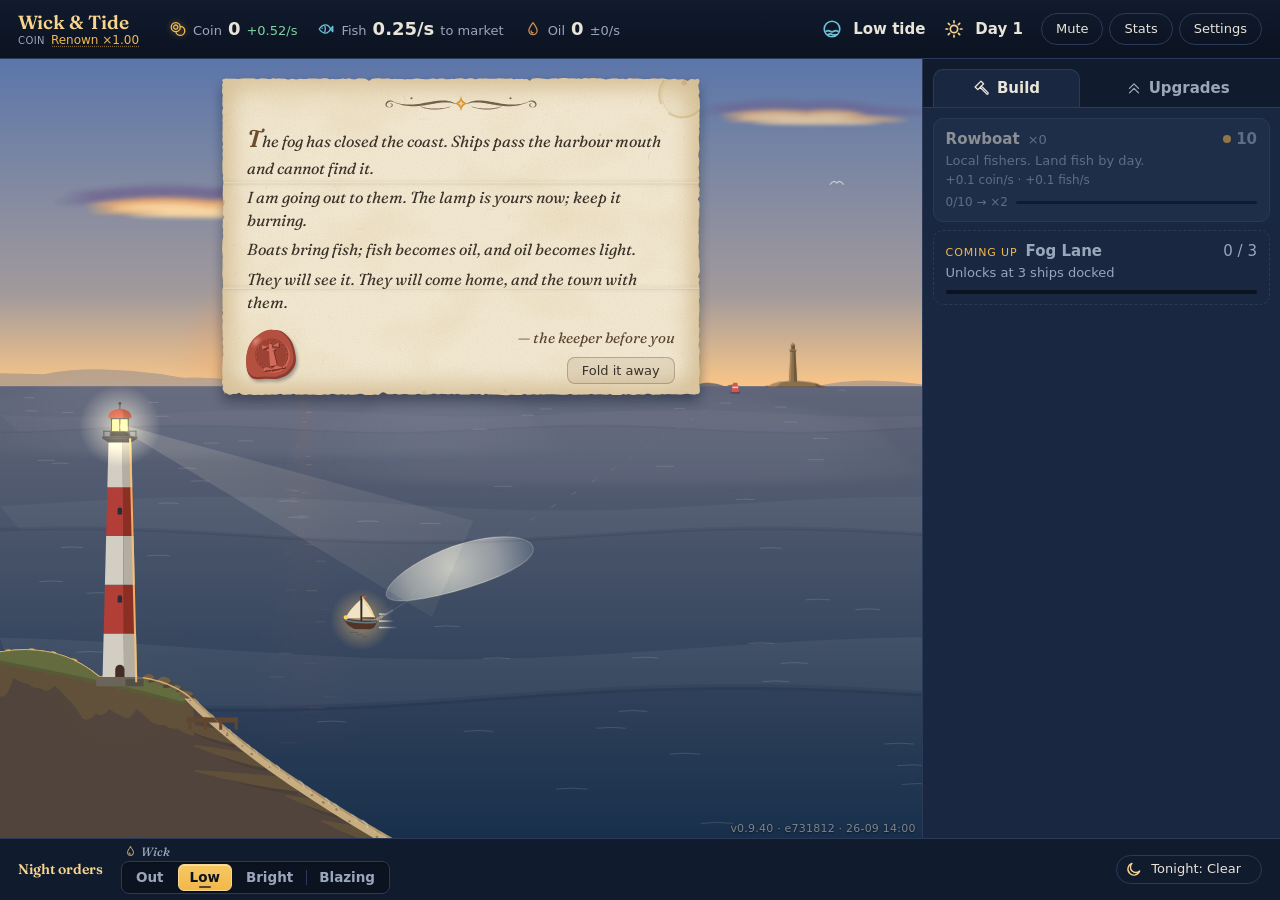
==== index.html @ e8ecf27a "Playtest build: main e731812" ====
<!doctype html>
<html lang="en" style="background:#0b1220">
  <head>
    <meta charset="UTF-8" />
    <meta name="viewport" content="width=device-width, initial-scale=1.0" />
    <title>Wick &amp; Tide</title>
    <script type="module" crossorigin src="./assets/index-C0w-wp5r.js"></script>
    <link rel="stylesheet" crossorigin href="./assets/index-DLN05ii8.css">
  </head>
  <body>
    <div id="app"></div>
  </body>
</html>
---- assets/index-DLN05ii8.css ----
@font-face{font-family:Fraunces Variable;font-style:normal;font-display:swap;font-weight:100 900;src:url(./fraunces-vietnamese-soft-normal-DSA2Kggd.woff2)format("woff2-variations");unicode-range:U+102-103,U+110-111,U+128-129,U+168-169,U+1A0-1A1,U+1AF-1B0,U+300-301,U+303-304,U+308-309,U+323,U+329,U+1EA0-1EF9,U+20AB}@font-face{font-family:Fraunces Variable;font-style:normal;font-display:swap;font-weight:100 900;src:url(./fraunces-latin-ext-soft-normal-DKHvU-YN.woff2)format("woff2-variations");unicode-range:U+100-2BA,U+2BD-2C5,U+2C7-2CC,U+2CE-2D7,U+2DD-2FF,U+304,U+308,U+329,U+1D00-1DBF,U+1E00-1E9F,U+1EF2-1EFF,U+2020,U+20A0-20AB,U+20AD-20C0,U+2113,U+2C60-2C7F,U+A720-A7FF}@font-face{font-family:Fraunces Variable;font-style:normal;font-display:swap;font-weight:100 900;src:url(./fraunces-latin-soft-normal-C-lS_vzd.woff2)format("woff2-variations");unicode-range:U+??,U+131,U+152-153,U+2BB-2BC,U+2C6,U+2DA,U+2DC,U+304,U+308,U+329,U+2000-206F,U+20AC,U+2122,U+2191,U+2193,U+2212,U+2215,U+FEFF,U+FFFD}@font-face{font-family:Fraunces Variable;font-style:italic;font-display:swap;font-weight:100 900;src:url(./fraunces-vietnamese-soft-italic-CyEZfaGz.woff2)format("woff2-variations");unicode-range:U+102-103,U+110-111,U+128-129,U+168-169,U+1A0-1A1,U+1AF-1B0,U+300-301,U+303-304,U+308-309,U+323,U+329,U+1EA0-1EF9,U+20AB}@font-face{font-family:Fraunces Variable;font-style:italic;font-display:swap;font-weight:100 900;src:url(./fraunces-latin-ext-soft-italic-CFDsOWEG.woff2)format("woff2-variations");unicode-range:U+100-2BA,U+2BD-2C5,U+2C7-2CC,U+2CE-2D7,U+2DD-2FF,U+304,U+308,U+329,U+1D00-1DBF,U+1E00-1E9F,U+1EF2-1EFF,U+2020,U+20A0-20AB,U+20AD-20C0,U+2113,U+2C60-2C7F,U+A720-A7FF}@font-face{font-family:Fraunces Variable;font-style:italic;font-display:swap;font-weight:100 900;src:url(./fraunces-latin-soft-italic-CIOv5diB.woff2)format("woff2-variations");unicode-range:U+??,U+131,U+152-153,U+2BB-2BC,U+2C6,U+2DA,U+2DC,U+304,U+308,U+329,U+2000-206F,U+20AC,U+2122,U+2191,U+2193,U+2212,U+2215,U+FEFF,U+FFFD}:root{--ink:#0b1220;--ink-2:#111b2e;--ink-3:#1a2740;--line:#2a3a58;--text:#e8e4d8;--muted:#9aa6bb;--lamp:#f2b84b;--lamp-soft:#f7d58e;--coin:#f2b84b;--fish:#6fc3d8;--oil:#c98a4a;--good:#7fd3a0;--warn:#ff9b7a;--radius:10px;--serif:"Fraunces Variable", "Iowan Old Style", "Palatino Linotype", Palatino, Georgia, serif;--sans:system-ui, -apple-system, "Segoe UI", Roboto, sans-serif;--lightningcss-light: ;--lightningcss-dark:initial;color-scheme:dark}*{box-sizing:border-box}html{font-variation-settings:"SOFT" 100}html,body{background:var(--ink);height:100%;color:var(--text);font:15px/1.4 var(--sans);margin:0}#app{height:100%}button{font:inherit;color:inherit;cursor:pointer}:focus-visible{outline:2px solid var(--lamp);outline-offset:2px}.layout{--shop-w:clamp(300px, 28vw, 400px);grid-template-columns:minmax(0, 1fr) var(--shop-w);grid-template-rows:auto minmax(0,1fr) auto;grid-template-areas:"hud hud""scene shop""orders orders";height:100%;display:grid}.hud{background:linear-gradient(var(--ink-2), var(--ink));border-bottom:1px solid var(--line);grid-area:hud;align-items:center;gap:18px;min-width:0;padding:10px 18px;display:flex}.brand-box{flex-direction:column;margin-right:12px;line-height:1.15;display:flex}.brand-sub{gap:8px;min-width:0;display:flex}.legacy.hidden{display:none}.mult-of{color:var(--muted);letter-spacing:.04em;text-transform:uppercase;flex:none;margin-right:-2px;font-size:10px;line-height:14px}.renown,.legacy{color:var(--lamp);font-variant-numeric:tabular-nums;cursor:help;text-underline-offset:2px;font-size:12px;-webkit-text-decoration:underline dotted #f2b84b80;text-decoration:underline dotted #f2b84b80}.brand{font:600 19px var(--serif);color:var(--lamp-soft);letter-spacing:0;white-space:nowrap;margin:0}.resources{grid-template-columns:repeat(4,minmax(118px,max-content));gap:12px 20px;display:grid}.res.hidden{visibility:hidden}.tide{color:var(--muted);font-variant-numeric:tabular-nums;align-items:center;gap:10px;margin-left:auto;display:flex}.tide .tide-name{color:var(--text);font:600 15px var(--sans)}.tide .tide-note{font-size:12px}.tide-icon{color:var(--fish)}.res{white-space:nowrap;align-items:baseline;gap:6px;min-width:0;display:flex}.res .swatch{flex:none;align-self:center}.res-coin .swatch{color:var(--coin);filter:drop-shadow(0 0 3px #f2b84b73)}.res-fish .swatch{color:var(--fish)}.res-oil .swatch{color:var(--oil)}.res-salt .swatch{color:#d8d2c2}.res .label{color:var(--muted);font-size:13px}.res .value{font-variant-numeric:tabular-nums;font-size:18px;font-weight:650}.res .rate{color:var(--good);font-variant-numeric:tabular-nums;font-size:13px}.res .rate.muted{color:var(--muted)}.res .rate.falling{color:var(--warn)}.clock{color:var(--muted);font-variant-numeric:tabular-nums;align-items:center;gap:10px;display:flex}.clock-text{white-space:nowrap;flex-direction:column;line-height:1.2;display:flex}.clock .day{color:var(--text);font:600 15px var(--sans)}.clock .phase{font-size:12px}.phase-icon{color:var(--lamp-soft)}.phase-icon[data-icon=moon]{color:var(--text)}.hud-actions{gap:6px;display:flex}.hud-btn{border:1px solid var(--line);color:var(--text);background:0 0;border-radius:99px;padding:6px 14px;font-size:13px}.hud-btn:hover{border-color:var(--lamp);color:var(--lamp-soft)}.scene{background:linear-gradient(#1b2d4f,#10213a 55%,#0c1a2c 56%,#081322);grid-area:scene;position:relative;overflow:hidden}.scene-canvas{width:100%;height:100%;display:block;position:absolute;inset:0}.build-tag{z-index:1;-webkit-user-select:none;user-select:none;color:#e8e4d880;text-shadow:0 1px 2px #050912b3;letter-spacing:.02em;white-space:nowrap;background:0 0;border:0;padding:0;font:11px/1.2 system-ui,sans-serif;position:absolute;bottom:3px;right:6px}.build-tag:hover,.build-tag:focus-visible{color:var(--lamp-soft);text-underline-offset:2px;text-decoration:underline}.scene.trailer :is(.build-tag,.whats-new-note){display:none}.whats-new-note{z-index:2;background:#0b1220c7;border:1px solid #f2b84b73;border-radius:99px;align-items:center;font-size:12px;animation:.6s ease-out both wn-in;display:flex;position:absolute;bottom:22px;right:6px}.whats-new-note button{color:var(--lamp-soft);white-space:nowrap;background:0 0;border:0;padding:4px 6px 4px 12px}.whats-new-note .wn-open:hover{text-underline-offset:2px;text-decoration:underline}.whats-new-note .wn-hide{color:var(--muted);padding:4px 10px 4px 4px;font-size:14px;line-height:1}.whats-new-note .wn-hide:hover{color:var(--lamp-soft)}@keyframes wn-in{0%{opacity:0;transform:translateY(6px)}}.reduce-motion .whats-new-note{animation:none}.coast-rule{z-index:2;border:1px solid var(--line);max-width:calc(100% - 20px);color:var(--muted);white-space:nowrap;cursor:help;background:#0b12209e;border-radius:99px;align-items:center;gap:7px;padding:4px 12px 4px 7px;font-size:13px;transition:opacity .3s;display:flex;position:absolute;top:10px;left:10px}.coast-rule .beacon.coast-glyph{width:15px;height:15px;box-shadow:none;border-width:1px;font-size:9px}.coast-rule-name{color:var(--text,#e8e4d8);font-weight:650}.coast-rule-line{text-overflow:ellipsis;overflow:hidden}.scene:is(:has(.coach.show),:has(.toast.show)) .coast-rule{opacity:0;pointer-events:none}.scene.trailer .coast-rule{display:none}.fair-wind{z-index:2;max-width:calc(100% - 20px);color:var(--lamp-soft);white-space:nowrap;text-overflow:ellipsis;cursor:help;opacity:0;pointer-events:none;background:#0b12209e;border:1px solid #f2b84b73;border-radius:99px;padding:3px 12px;font-size:12.5px;transition:opacity 1.2s;position:absolute;top:44px;left:10px;overflow:hidden}.fair-wind.show{opacity:1;pointer-events:auto}.scene:is(:has(.coach.show),:has(.toast.show)) .fair-wind,.scene.trailer .fair-wind{opacity:0;pointer-events:none}.scene:has(.arrival-card:not(.hidden)) .coach{visibility:hidden}.arrival-card{z-index:3;border-radius:var(--radius);border:1px solid var(--line);border-left:3px solid var(--lamp);background:#0b1220eb;width:min(340px,100% - 20px);margin-left:max(-170px,10px - 50%);animation:.6s ease-out both arrival-in;position:absolute;top:46px;left:50%;overflow:hidden;box-shadow:0 10px 28px #0006}.arrival-card.hidden,.scene.trailer .arrival-card{display:none}.scene:has(.letter.show) .arrival-card{display:none}@keyframes arrival-in{0%{opacity:0;transform:translateY(-6px)}}.arrival-art{background-position:50%;background-size:cover;height:110px}.arrival-text{gap:5px;padding:10px 14px 12px;display:grid}.arrival-text p,.arrival-text h3{margin:0}.arrival-kicker{letter-spacing:.08em;text-transform:uppercase;color:var(--lamp-soft);font-size:11px}.arrival-text h3{font-family:var(--serif,serif);color:var(--text);font-size:18px}.arrival-line{color:var(--text);font-size:14px;font-weight:650}.arrival-how{color:var(--text);font-size:13px;line-height:1.4}.arrival-more summary{cursor:pointer;color:var(--muted);font-size:12px}.arrival-more summary:focus-visible{outline:2px solid var(--lamp-soft);outline-offset:2px}.arrival-more .arrival-rule{color:var(--muted);margin-top:4px;font-size:13px;line-height:1.4}.arrival-btn{margin-top:4px;padding:7px}@media (max-height:600px){.arrival-art{height:64px}.arrival-card{top:40px}.arrival-rule,.arrival-how{font-size:12px}}.coach{border-radius:var(--radius);pointer-events:none;border:1px solid #e8e4d814;border-left:3px solid var(--lamp);max-width:min(440px,80%);color:var(--text);text-align:left;opacity:0;background:#0b1220d6;padding:10px 16px 10px 14px;font-size:14px;transition:opacity .4s,transform .4s;position:absolute;top:16px;left:50%;transform:translate(-50%,-8px);box-shadow:0 8px 24px #00000059}.coach.show{opacity:1;transform:translate(-50%)}.scene:has(.toast.show) .coach{opacity:0}.coach.show{transition-delay:.35s,0s}:is(.scene:has(.toast.show) .coach,.scene:has(.letter.show) .coach){transition-delay:0s}.coach:before{content:"✦";color:var(--lamp);margin-right:8px}.letter{z-index:4;scrollbar-width:none;box-sizing:border-box;color:#3a3128;width:min(500px,100% - 16px);max-height:calc(100% - 16px);font:italic 16px/1.45 var(--serif);background:0 0/100% 100% no-repeat;flex-direction:column;gap:6px;padding:22px 36px 28px;display:none;position:absolute;top:12px;left:50%;overflow-y:auto;transform:translate(-50%,-8px)}.letter.show{animation:.6s ease-out both letter-in;display:flex}@keyframes letter-in{0%{opacity:0;transform:translate(-50%,-8px)}to{opacity:1;transform:translate(-50%)}}.reduce-motion .letter.show{animation:none;transform:translate(-50%)}.letter-flourish{align-self:center;width:176px;height:21px;margin:0 0 2px;display:block}.letter-flourish svg,.letter-seal svg{width:100%;height:100%;display:block}.letter-line{margin:0}.letter-line:first-of-type:first-letter{color:#6b4e2e;font-size:1.5em;font-weight:600}.letter-foot{justify-content:space-between;align-items:flex-end;gap:12px;margin-top:2px;display:flex}.letter-seal{flex:none;width:66px;height:68px;margin:0 0 -6px -8px;transform:rotate(-9deg)}.letter.show .letter-seal{animation:.5s cubic-bezier(.3,.7,.4,1.2) .45s both seal-press}@keyframes seal-press{0%{opacity:0;transform:rotate(-9deg)scale(1.4)}to{opacity:1;transform:rotate(-9deg)scale(1)}}.reduce-motion .letter.show .letter-seal{animation:none}.letter-foot-end{flex-direction:column;align-items:flex-end;gap:8px;min-width:0;display:flex}.letter-sign{text-align:right;color:#5a4430;margin:0;font-size:15px}.letter-title{font:600 20px var(--serif);color:#3a3128;text-align:center;margin:0 0 4px;font-style:normal}.letter-action{font:600 13px/1.35 var(--sans);color:#3a3128;text-align:center;margin:6px 0 0;font-style:normal}.letter-chain{font:13px/1.3 var(--sans);grid-template-columns:repeat(5,1fr);gap:6px;margin:0;padding:0;list-style:none;display:grid}.chain-step{text-align:center;flex-direction:column;align-items:center;gap:4px;display:flex;position:relative}.chain-step svg{color:#8a5a1c}.chain-step+.chain-step:before{content:"→";color:#8a7a5a;font-style:normal;position:absolute;top:5px;left:-9px}.letter .letter-close{width:auto;font:13px var(--sans);color:#3a3128;background:#6b4e2e1a;border:1px solid #6b4e2e59;border-radius:8px;padding:5px 14px}.letter .letter-close:hover{background:#6b4e2e2e;border-color:#6b4e2e99}.letter .letter-close:focus-visible{outline-offset:2px;outline:2px solid #8a5a1c}.scene:has(.letter.show) .coach{opacity:0}.trailer-game .letter{display:none}.toasts{pointer-events:none;z-index:2;flex-direction:column;gap:8px;width:min(250px,100% - 24px);display:flex;position:absolute;top:12px;right:12px}.toast{border-radius:var(--radius);border:1px solid var(--line);border-left:3px solid var(--lamp);opacity:0;background:#0b1220e6;align-items:center;gap:10px;padding:8px 12px;transition:opacity .35s,transform .35s;display:flex;transform:translate(16px);box-shadow:0 8px 24px #00000059}.toast.show{opacity:1;transform:none}.toast-icon{width:32px;height:32px;color:var(--lamp);background:#f2b84b1f;border:1px solid #f2b84b73;border-radius:50%;flex:none;place-items:center;display:grid}.toast-badge{background:50%/contain no-repeat;flex:none;width:44px;height:44px;margin:-4px -2px -4px -4px}.toast-text{flex-direction:column;min-width:0;font-size:13px;line-height:1.3;display:flex}.toast-kicker{color:var(--lamp-soft);letter-spacing:.08em;text-transform:uppercase;font-size:11px}.toast-text strong{font:600 14px var(--serif);color:var(--text);-webkit-line-clamp:2;-webkit-box-orient:vertical;display:-webkit-box;overflow:hidden}.toast-body{color:var(--muted);-webkit-line-clamp:4;-webkit-box-orient:vertical;font-size:12px;display:-webkit-box;overflow:hidden}@media (max-width:1000px),(max-height:600px){.toasts{gap:6px;width:min(230px,100% - 32px);top:8px;right:10px}.toast{gap:8px;padding:6px 10px}.toast .toast-body{display:none}.toast-icon{width:28px;height:28px}.toast-badge{width:34px;height:34px;margin:-3px -1px -3px -3px}.toast-text strong{font-size:13px}.letter{gap:4px;font-size:15px;line-height:1.4}.letter-flourish{width:150px;height:18px}.letter-seal{width:48px;height:50px}}@media (max-height:440px) and (min-width:900px){.coach{max-width:min(820px,60%);padding:6px 14px;font-size:13px;top:8px}.letter{gap:2px;width:min(820px,60%);padding:14px 30px 22px;font-size:14px;line-height:1.35;top:2px}.letter-flourish{display:none}.letter-seal{width:40px;height:42px;margin:0 0 -4px -6px}.letter-foot-end{flex-direction:row;align-items:center;gap:12px}.letter-sign{font-size:13px}.letter .letter-close{padding:3px 12px;font-size:12px}}.panel{background:var(--ink-2);border-left:1px solid var(--line)}.shop{flex-direction:column;grid-area:shop;min-height:0;display:flex}.tabs{border-bottom:1px solid var(--line);gap:4px;padding:10px 10px 0;display:flex}.tab{border-radius:var(--radius) var(--radius) 0 0;color:var(--muted);background:0 0;border:1px solid #0000;border-bottom:none;flex:1;padding:8px 10px;font-weight:600;position:relative}.tab.active{background:var(--ink-3);border-color:var(--line);color:var(--text)}.tab .icon{vertical-align:-4px;margin-right:6px}.tabs.no-icons .tab .icon{display:none}.tabs.measuring>.tab.tab{flex:none}.badge{background:var(--lamp);color:var(--ink);border-radius:99px;margin-left:6px;padding:0 6px;font-size:12px;display:none}.badge.show{display:inline-block}.buy-mode{background:var(--ink-3);align-items:center;gap:8px;padding:8px 10px 0;display:flex}.buy-mode.hidden{display:none}.buy-mode .seg{flex:1}.buy-mode .seg .buy-mode-option{white-space:nowrap;flex:1;padding:2px 6px 3px}.item{position:relative}.item.bought-many:after{content:attr(data-bought);pointer-events:none;color:var(--lamp);text-shadow:0 1px 2px #0009;font-size:15px;font-weight:700;animation:.9s ease-out forwards bought-many;position:absolute;top:-4px;right:12px}@keyframes bought-many{0%{opacity:1;transform:translateY(0)}to{opacity:0;transform:translateY(-16px)}}.reduce-motion .item.bought-many:after{animation:none}@media (prefers-reduced-motion:reduce){.item.bought-many:after{animation:none}}.shop-list{background:var(--ink-3);flex-direction:column;flex:1;gap:8px;padding:10px;display:flex;overflow-y:auto}.item{text-align:left;border-radius:var(--radius);background:#22324f;border:1px solid #34486c;grid-template-columns:1fr auto;grid-template-areas:"head cost""desc desc";gap:2px 10px;padding:10px 12px;transition:background .12s,border-color .12s,transform 80ms;display:grid}.item:hover:not(.locked){border-color:var(--lamp);background:#2a3d60}.item:active:not(.locked){transform:translateY(1px)}.item.locked{opacity:.55;cursor:default}.item.suggest{border-color:var(--lamp);animation:1.6s ease-in-out infinite suggest}@keyframes suggest{50%{box-shadow:0 0 0 3px #f2b84b59,0 0 18px #f2b84b59}}.item.bought{animation:.45s ease-out bought}@keyframes bought{0%{background:#3b4f6e;transform:scale(1);box-shadow:0 0 0 2px #f2b84bb3,0 0 16px #f2b84b73}30%{transform:scale(1.025)}to{transform:scale(1)}}.item.denied{animation:.6s ease-in-out denied}@keyframes denied{10%{transform:translate(-4px)}25%{transform:translate(3px)}40%{transform:translate(-2px)}50%{transform:none}}.item.denied .cost{animation:.6s ease-out denied-cost}@keyframes denied-cost{0%{color:#ff9b7a}}.reduce-motion .item.bought{border-color:var(--lamp)}.reduce-motion .item.denied .cost{color:#ff9b7a}@media (prefers-reduced-motion:reduce){.item.bought{border-color:var(--lamp)}.item.denied .cost{color:#ff9b7a}}.row-head{grid-area:head;align-items:baseline;gap:8px;display:flex}.item .name{font-weight:650}.item .owned{color:var(--muted);font-variant-numeric:tabular-nums;white-space:nowrap;flex:none;font-size:13px}.item .desc{color:var(--muted);grid-area:desc;font-size:13px}.item .cost{color:var(--coin);font-variant-numeric:tabular-nums;grid-area:cost;font-weight:650}.item .cost:before{content:"";background:var(--coin);vertical-align:1px;border-radius:50%;width:8px;height:8px;margin-right:5px;display:inline-block}.item.locked .cost{color:var(--muted)}.item .milestone{color:var(--muted);font-variant-numeric:tabular-nums;flex-wrap:wrap;grid-column:1/-1;align-items:center;gap:8px;margin-top:3px;font-size:12px;display:flex}.item .milestone.hidden{display:none}.milestone-text{overflow-wrap:anywhere;min-width:0}.milestone-bar{background:var(--ink);border-radius:99px;flex:48px;min-width:48px;height:3px;overflow:hidden}.milestone-fill{background:var(--coin);opacity:.75;height:100%;transition:width .3s;display:block}.milestone.close .milestone-text{color:var(--lamp);font-weight:650}.milestone.done .milestone-bar{display:none}.milestone.done .milestone-text{color:var(--lamp)}.milestone.waiting .milestone-text{color:var(--muted);font-style:italic}.item.milestone-hit{animation:1.4s ease-out milestone-hit}@keyframes milestone-hit{0%{background:#6b5320;border-color:#ffd98a;box-shadow:0 0 0 3px #ffd98ae6,0 0 28px #f2b84bcc}30%{background:#4e4428;box-shadow:0 0 0 2px #ffd98a99,0 0 20px #f2b84b80}}.item.milestone-hit .milestone-text{animation:1.4s ease-out milestone-text}@keyframes milestone-text{0%,40%{color:#ffe3a3}}.reduce-motion .item.milestone-hit{background:#4e4428;border-color:#ffd98a}@media (prefers-reduced-motion:reduce){.item.milestone-hit{background:#4e4428;border-color:#ffd98a}}.item.teaser{border-style:dashed;border-color:var(--line);cursor:default;background:0 0;grid-template-areas:"head cost""desc desc""bar bar"}.item.teaser:hover{border-color:var(--line);background:0 0}.item.teaser .name{color:var(--muted)}.item.teaser .cost{color:var(--muted);font-weight:500}.item.teaser .cost:before{display:none}.teaser-label{letter-spacing:.08em;text-transform:uppercase;color:var(--lamp);font-size:11px}.teaser-bar{background:var(--ink);border-radius:99px;grid-area:bar;height:4px;margin-top:6px;overflow:hidden}.teaser-fill{background:var(--lamp);opacity:.7;height:100%;transition:width .4s;display:block}.item.coast-own{--coast:var(--lamp);border-left:4px solid var(--coast);padding-left:9px}.item.coast-own[data-type=home]{--coast:#7fb7de}.item.coast-own[data-type=fogbound]{--coast:#d9dfdc}.item.coast-own[data-type=strait]{--coast:#f0b45c}.item.coast-own[data-type=reach]{--coast:#9a86d8}.item.coast-own[data-type=frost]{--coast:#c4e8fa}.item.coast-own[data-type=shoals]{--coast:#96c484}.item.coast-own:hover:not(.locked){border-left-color:var(--coast)}.item.teaser.coast-own,.item.teaser.coast-own:hover{border-left:4px solid var(--coast)}.item.teaser.coast-own .teaser-label{color:var(--coast)}.item.teaser.coast-own .teaser-fill{background:var(--coast)}.item.coast-own .coast-tag{letter-spacing:.06em;text-transform:uppercase;color:var(--coast);white-space:nowrap;font-size:11px;font-weight:650}.item.coast-own .coast-tag:after{content:" ·";color:var(--muted);letter-spacing:0}.row-head .beacon.coast-glyph{width:15px;height:15px;box-shadow:none;border-width:1px;align-self:center;font-size:9px}.empty{color:var(--muted);text-align:center;margin:24px 8px;font-style:italic}.orders{background:var(--ink-2);border-top:1px solid var(--line);grid-area:orders;align-items:center;gap:18px;padding:10px 18px;display:flex}.orders-title{font:600 14px var(--serif);color:var(--lamp-soft);white-space:nowrap}.wick{border:1px solid var(--line);color:var(--muted);background:0 0;border-radius:99px;padding:5px 12px}.wick.active{background:var(--lamp);border-color:var(--lamp);color:var(--ink);font-weight:650}.orders{padding-block:6px}.seg-field{flex-direction:column;align-items:flex-start;gap:2px;display:flex}.seg-label{font:italic 500 12px/1.15 var(--serif);color:var(--muted);letter-spacing:.01em;cursor:help;align-items:center;gap:4px;padding-left:3px;display:flex}.seg-label .seg-icon{color:var(--lamp-soft);opacity:.85;flex:none}.seg-auto{border:1px solid var(--line);font:600 10px/1.4 var(--sans);color:var(--muted);border-radius:99px;margin-left:2px;padding:0 5px;font-style:normal}.seg-auto.hidden{display:none}.seg-effect{font:600 11px/1.4 var(--sans);color:var(--lamp-soft);white-space:nowrap;margin-left:4px;font-style:normal}.seg-effect:before{content:"· ";color:var(--muted);font-weight:400}.seg{border:1px solid var(--line);background:#05091273;border-radius:8px;align-items:stretch;gap:2px;padding:2px;display:flex;box-shadow:inset 0 1px 2px #00000059}.seg .seg-opt{color:var(--muted);background:0 0;border:1px solid #0000;border-radius:6px;padding:3px 11px 4px;font-size:13.5px;font-weight:600;line-height:1.35;transition:background .12s,color .12s;position:relative}.seg .seg-opt.hidden{display:none}.seg .seg-opt+.seg-opt:before{content:"";background:var(--line);pointer-events:none;width:1px;position:absolute;top:5px;bottom:5px;left:-2px}.seg .seg-opt[aria-checked=true]:before,.seg .seg-opt[aria-checked=true]+.seg-opt:before{display:none}.seg .seg-opt:hover:not([aria-checked=true]):not([aria-disabled=true]){color:var(--text);background:#e8e4d812}.seg .seg-opt[aria-checked=true]{background:linear-gradient(#f5c863, var(--lamp));color:var(--ink);border-color:#f7d58e;box-shadow:0 1px #00000073,inset 0 1px #fff6d88c}.seg .seg-opt[aria-checked=true]:after{content:"";background:var(--ink);opacity:.7;border-radius:1px;width:12px;height:2px;margin-left:-6px;position:absolute;bottom:2px;left:50%}.seg .seg-opt:focus-visible{outline:2px solid var(--lamp-soft);outline-offset:1px;z-index:1}.seg .seg-opt.advised:not([aria-checked=true]){border-color:var(--lamp);color:var(--lamp-soft);border-style:dashed}.post-group.auto .seg-opt{cursor:default}.post-group.auto .seg-opt:not([aria-checked=true]){opacity:.5}.warn{color:var(--warn);font-size:13px}.warn.calm{color:var(--muted)}.hint{color:var(--muted);margin:0 0 0 auto;font-size:13px}.orders>:is(.orders-title,.forecast){flex-shrink:0}.orders[data-tight="6"]>:is(.orders-title,.forecast){flex-shrink:1}.orders>.hint{min-width:14em}.hint.hidden,.post-group.hidden,.glass-glow.hidden{display:none}.glass-glow{color:var(--good);margin:0 0 8px;font-size:13px}.forecast{border:1px solid var(--line);white-space:nowrap;border-radius:99px;align-items:center;gap:8px;margin-left:auto;padding:4px 12px 4px 8px;font-size:13px;display:flex}.forecast-bonus{color:var(--muted)}.bell{border:1px solid var(--warn);color:var(--warn);white-space:nowrap;background:#ff9b7a1f;border-radius:99px;padding:5px 14px;font-weight:650}.bell:hover{background:#ff9b7a40}.bell.rung{background:var(--warn);color:var(--ink);cursor:default}.bell.hidden{display:none}.bell.idle{border-color:var(--line);color:var(--muted);cursor:help;background:0 0;font-weight:500}.bell.idle:hover{background:#ffffff0a}.bell-short,.orders:is([data-tight="4"],[data-tight="5"],[data-tight="6"]) .bell.idle .bell-text{display:none}.orders:is([data-tight="4"],[data-tight="5"],[data-tight="6"]) .bell.idle .bell-short{display:inline}.bell.waiting:not(.rung){color:#ffd2c2;background:#ff9b7a38;animation:3s ease-in-out infinite bell-call;box-shadow:0 0 0 2px #ff9b7a8c,0 0 14px #ff9b7a73}@keyframes bell-call{50%{background:#ff9b7a57;box-shadow:0 0 0 4px #ff9b7a40,0 0 24px #ff9b7ab3}}.coast-chip{border:1px solid var(--line);color:var(--muted);white-space:nowrap;text-overflow:ellipsis;cursor:help;border-radius:99px;flex:none;margin-left:auto;padding:5px 12px;font-size:13px;overflow:hidden}.coast-chip.hidden{display:none}.coast-chip:not(.hidden)+.forecast{margin-left:0}.coast-chip.on{color:#d9ecff;background:#7fb4e629;border-color:#7fb4e6;font-weight:650;animation:3s ease-in-out infinite chip-call;box-shadow:0 0 0 2px #7fb4e666,0 0 12px #7fb4e659}@keyframes chip-call{50%{background:#7fb4e642;box-shadow:0 0 0 4px #7fb4e633,0 0 22px #7fb4e699}}.forecast.beside-chip .forecast-text{display:none}.forecast.beside-chip .forecast-short{display:inline}.chip-short,.orders:is([data-tight="3"],[data-tight="4"],[data-tight="5"],[data-tight="6"]) .coast-chip .chip-text{display:none}.orders:is([data-tight="3"],[data-tight="4"],[data-tight="5"],[data-tight="6"]) .coast-chip .chip-short{display:inline}.orders:is([data-tight="3"],[data-tight="4"],[data-tight="5"],[data-tight="6"]) .coast-chip{max-width:190px}.post-group.nudge .seg-opt.advised:not([aria-checked=true]){animation:3s ease-in-out infinite post-call;box-shadow:0 0 0 2px #f0be5a73,0 0 12px #f0be5a66}@keyframes post-call{50%{box-shadow:0 0 0 3px #f0be5a40,0 0 20px #f0be5aa6}}.forecast[data-weather=storm]{border-color:var(--warn)}.forecast-bonus.matched{color:var(--good);font-weight:650}.weather-icon{color:var(--lamp-soft)}.forecast[data-weather=fog] .weather-icon{color:#c9d3e2}.forecast[data-weather=calm] .weather-icon{color:#8fc7e8}.forecast[data-weather=storm] .weather-icon{color:var(--warn)}.backdrop{z-index:10;background:#050912b8;place-items:center;display:grid;position:fixed;inset:0}.modal{border:1px solid var(--line);background:linear-gradient(#1c2a45,#141f35);border-radius:14px;width:min(420px,92vw);padding:24px 28px;box-shadow:0 20px 60px #00000080}.modal h2{font:600 24px var(--serif);color:var(--lamp-soft);margin:0 0 6px}.modal .lead{color:var(--muted);margin:0 0 14px}.log{gap:6px;margin:0 0 12px;display:grid}.log-line{border-bottom:1px dashed var(--line);justify-content:space-between;padding-bottom:4px;display:flex}.log dt{color:var(--muted)}.log dd{font-variant-numeric:tabular-nums;margin:0;font-weight:650}.modal .note{color:var(--muted);margin:0 0 16px;font-size:12px}.primary{border-radius:var(--radius);background:var(--lamp);width:100%;color:var(--ink);border:none;padding:10px;font-weight:700}.primary:hover{background:var(--lamp-soft)}.reduce-motion *{transition:none!important;animation:none!important}@media (prefers-reduced-motion:reduce){*{transition:none!important;animation:none!important}}@media (max-width:1180px){.hud{gap:14px;padding:8px 14px}.brand-box{margin-right:0}.resources{grid-template-columns:repeat(4,auto);gap:14px}.res-fish .rate,.tide .tide-note{display:none}.hud-btn{padding:5px 10px}}@media (max-width:1000px){.brand,.orders-title,.res .label,.clock .phase{display:none}.hud-actions{gap:4px}.hud-btn{padding:4px 9px;font-size:12px}}@media (max-height:800px){.item-gen.known:not(.coast-own) .desc{display:none}}@media (max-height:600px),(max-width:1000px){.item-gen:not(.coast-own) .desc,.item-up .desc{display:none}.item.coast-own .desc{-webkit-line-clamp:3;-webkit-box-orient:vertical;font-size:12px;display:-webkit-box;overflow:hidden}.item{padding:7px 10px}.item.coast-own{padding-left:7px}.shop-list{gap:6px;padding:8px}}@media (max-width:760px){.layout{grid-template:"hud""scene"40vh"shop"minmax(0,1fr)"orders"/1fr}.hud{flex-wrap:wrap;gap:10px 16px}.resources{grid-template-columns:repeat(2,auto)}.tide{margin-left:0}.orders{flex-wrap:wrap}.hint{margin-left:0}.brand,.orders-title,.res .label,.clock .phase{display:revert}}.tab.hidden{display:none}.shelf{flex-direction:column;gap:8px;display:flex}.shelf h3{font:600 16px var(--serif);color:var(--lamp-soft);margin:0}.shelf .shelf-title{color:var(--muted);letter-spacing:.04em;text-transform:uppercase;font-size:14px;font-family:var(--sans);margin:10px 2px 0}.bottle-card{border-radius:var(--radius);background:radial-gradient(circle at 85% 0,#6fc3d82e,#0000 60%),#22324f;border:1px solid #34486c;flex-direction:column;gap:6px;padding:12px 14px;display:flex}.bottle-head{color:var(--muted);justify-content:space-between;align-items:baseline;font-size:13px;display:flex}.bottle-head .glass{color:var(--fish)}.glass-count{color:#bfe9f3;font-variant-numeric:tabular-nums;font-size:18px;font-weight:700}.bottle-lead,.bottle-next{color:var(--muted);margin:0;font-size:13px}.bottle-next:empty{display:none}.bottle-btn{margin-top:4px}.primary:disabled{background:var(--line);color:var(--muted);cursor:default}.item .glass-cost{color:#9fdcec}.item .glass-cost:before{background:#9fdcec;border-radius:2px;transform:rotate(45deg)}.item-perk.locked .glass-cost{color:var(--muted)}.bottles{flex-wrap:wrap;gap:8px;display:flex}.bottles .empty{text-align:left;margin:8px 4px}.bottle{width:88px;color:var(--muted);text-align:center;flex-direction:column;align-items:center;gap:4px;font-size:12px;display:flex}.bottle-glass{background:linear-gradient(#bfe9f340,#6fc3d81f);border:1px solid #bfe9f380;border-radius:16px 8px 8px 16px;width:70px;height:34px;position:relative}.bottle-glass:after{content:"";background:#a9744a;border-radius:2px;width:9px;height:10px;position:absolute;top:11px;right:-9px}.bottle-ship{border-bottom:13px solid #f3ead6;border-left:7px solid #0000;border-right:7px solid #0000;width:0;height:0;position:absolute;top:8px;left:38px}.bottle-ship:after{content:"";background:#7a4f36;border-radius:0 0 6px 6px;width:24px;height:5px;position:absolute;top:13px;left:-12px}.bottle-glass .bottle-mark{width:16px;height:16px;box-shadow:none;border-width:1px;margin-top:-8px;font-size:9px;position:absolute;top:50%;left:4px}.bottle[data-type=home] .bottle-glass{border-color:#7fb7decc}.bottle[data-type=fogbound] .bottle-glass{border-color:#d9dfdccc}.bottle[data-type=strait] .bottle-glass{border-color:#f0b45ccc}.bottle[data-type=reach] .bottle-glass{border-color:#9a86d8d9}.bottle[data-type=frost] .bottle-glass{border-color:#c4e8fae6}.bottle[data-type=shoals] .bottle-glass{border-color:#96c484d9}.secondary{border-radius:var(--radius);border:1px solid var(--line);color:var(--text);background:0 0;padding:10px;font-weight:600}.secondary:hover{border-color:var(--muted)}.modal.wide{width:min(880px,94vw);max-height:94vh;padding:18px 24px;overflow-y:auto}.modal.wide .log{gap:2px;font-size:13px}.modal.wide .primary{padding:8px}.stats-cols{grid-template-columns:1fr 1fr;gap:24px;display:grid}.stats-bests{margin-top:6px}.stats-bests .log-line{align-items:baseline;gap:12px}.stats-bests .log-line dt{flex:none}.stats-bests .log-line dd{text-align:right}.modal.wide .stats-bests .log{grid-template-columns:1fr 1fr;column-gap:24px;display:grid}.modal h3{font:600 16px var(--serif);color:var(--lamp-soft);margin:6px 0 8px}.ach-title{margin-top:4px}.ach-grid{grid-template-columns:repeat(4,1fr);gap:6px;margin:0 0 16px;padding:0;list-style:none;display:grid}.ach{border:1px solid var(--line);border-radius:var(--radius);opacity:.55;align-items:center;gap:8px;padding:6px 8px;display:flex}.ach.on{opacity:1;border-color:#f2b84b80}.ach-badge{background:50%/contain no-repeat;flex:none;width:48px;height:48px;margin:-4px -2px -4px -3px}@media (max-width:1000px),(max-height:600px){.ach-badge{width:40px;height:40px;margin:-3px -1px -3px -3px}}.sr-only{clip:rect(0 0 0 0);white-space:nowrap;border:0;width:1px;height:1px;margin:-1px;padding:0;position:absolute;overflow:hidden}.ach-text{min-width:0;color:var(--muted);flex-direction:column;font-size:11px;line-height:1.25;display:flex}.ach-text strong{color:var(--text);font-size:12.5px}@media (max-width:760px){.stats-cols,.modal.wide .stats-bests .log{grid-template-columns:1fr}.ach-grid{grid-template-columns:1fr 1fr}}.modal.settings{overscroll-behavior:contain;width:min(460px,94vw);max-height:94vh;overflow-y:auto}.set-about{color:var(--muted);margin:0 0 8px;font-size:11px}.set-about-row{justify-content:space-between;align-items:baseline;gap:10px;margin:0 0 8px;display:flex}.set-about-row .set-about{margin:0}.set-about-row .link-btn{white-space:nowrap;font-size:12px}.set-footer{z-index:1;background:#141f35;margin:0 0 -24px;padding:10px 0 24px;position:sticky;bottom:-24px;box-shadow:0 -10px 12px -8px #05091299}.set-row{border-bottom:1px dashed var(--line);justify-content:space-between;align-items:center;gap:12px;padding:6px 0;display:flex}.set-row label{color:var(--muted)}.set-row input[type=range]{width:180px;accent-color:var(--lamp)}.set-row input[type=checkbox]{width:18px;height:18px;accent-color:var(--lamp)}.set-row select{appearance:none;min-width:0;max-width:62%;font:inherit;color:#e8e2d2;cursor:pointer;text-overflow:ellipsis;background:#16203a url("data:image/svg+xml,%3Csvg xmlns='http://www.w3.org/2000/svg' width='10' height='6' viewBox='0 0 10 6'%3E%3Cpath d='M1 1l4 4 4-4' fill='none' stroke='%239AA3B5' stroke-width='1.5' stroke-linecap='round' stroke-linejoin='round'/%3E%3C/svg%3E") right 10px center no-repeat;border:1px solid #26324f;border-radius:8px;padding:5px 30px 5px 10px;font-size:14px;transition:border-color .15s}.set-row select:hover{border-color:#9aa3b5}.set-row select:focus-visible{outline-offset:1px;border-color:#f2c14e;outline:2px solid #f2c14e}.set-row select option{color:#e8e2d2;background:#16203a}.save-box{width:100%;color:var(--text);background:var(--ink);border:1px solid var(--line);resize:vertical;word-break:break-all;border-radius:8px;margin:4px 0 8px;padding:8px;font:12px/1.3 ui-monospace,Consolas,monospace}.save-box[hidden]{display:none}.link-btn{color:#9aa3b5;text-underline-offset:3px;background:0 0;border:0;padding:2px 0;font-size:13px;-webkit-text-decoration:underline #9aa3b573;text-decoration:underline #9aa3b573}.link-btn:hover{color:#e8e2d2}.save-toggle{margin-top:8px;display:block}.set-status{min-height:1.3em;color:var(--good);margin:6px 0 10px;font-size:13px}.set-danger{justify-content:space-between;align-items:center;gap:10px;margin-bottom:14px;display:flex}.link-btn.danger{text-align:left;color:#e07a5fbf;flex:none;text-decoration-color:#e07a5f66}.link-btn.danger:hover{color:#e07a5f}.link-btn.danger.armed{color:#e07a5f;font-weight:700;text-decoration-color:#e07a5f}.set-danger .secondary{flex:none;margin-left:auto}@media (max-height:440px) and (min-width:900px){.modal.settings{grid-template-columns:.9fr 1.5fr 1fr;align-items:start;column-gap:28px;width:min(1100px,96vw);max-height:96vh;padding:8px 20px 10px;display:grid}.modal.settings h2{grid-column:1/-1;margin:0;font-size:18px}.modal.settings h3{margin:2px 0;font-size:14px}.modal.settings .set-row{padding:3px 0}.modal.settings .set-row button{white-space:nowrap;padding-top:4px;padding-bottom:4px}.modal.settings .save-box{resize:none;height:44px;margin:2px 0 4px}.modal.settings .set-status{min-height:0;margin:2px 0}.modal.settings .set-danger{margin-bottom:0}.modal.settings .modal-actions{gap:6px}.modal.settings .set-row input[type=range]{width:150px}.modal.settings .set-row label{white-space:nowrap}.modal.settings{grid-template-rows:auto auto 1fr}.modal.settings>.set-group{grid-row:2/4}.modal.settings>.set-group:nth-child(2){grid-column:1;align-self:start}.modal.settings>.set-group:nth-child(3){grid-column:2}.modal.settings>.set-group:nth-child(4){grid-area:2/3}.modal.settings>.set-footer{box-shadow:none;background:0 0;grid-area:3/3;align-self:end;margin:6px 0 0;padding:0;position:static}.modal.settings .set-footer .primary{padding:7px}}@media (min-height:441px) and (max-height:640px) and (min-width:900px){.modal.settings{grid-template:"title title""sound save""display save""display done"1fr/1fr 1fr;align-items:start;column-gap:28px;width:min(860px,94vw);padding-top:16px;padding-bottom:16px;display:grid}.modal.settings h2{grid-area:title;margin:0 0 4px}.modal.settings>.set-group:nth-child(2){grid-area:sound}.modal.settings>.set-group:nth-child(3){grid-area:display}.modal.settings>.set-group:nth-child(4){grid-area:save}.modal.settings>.set-footer{box-shadow:none;background:0 0;grid-area:done;align-self:end;margin:0;padding:0;position:static}.modal.settings .save-box{resize:none;height:64px}.modal.settings .set-danger{margin-bottom:0}}.modal-actions{grid-template-columns:1fr 1fr;gap:10px;display:grid}.perk-list{flex-direction:column;gap:8px;display:flex}.tab{white-space:nowrap;padding:8px 6px}.modal.chart{width:min(640px,94vw);max-height:94vh;overflow-y:auto}.modal.chart .note{margin-bottom:10px}.modal.chart .modal-actions{grid-template-columns:1fr;margin-top:14px}.modal.chart:has(.chart-offers.three){width:min(860px,94vw)}.chart-offers.three{grid-template-columns:repeat(3,1fr)}@media (max-width:700px){.chart-offers.three{grid-template-columns:1fr}}.chart-offers{grid-template-columns:1fr 1fr;gap:12px;display:grid}.chart-card{text-align:left;color:var(--text);border:1px solid var(--line);border-radius:var(--radius);cursor:pointer;background:#ffffff0a;flex-direction:column;gap:6px;padding:10px;display:flex}.chart-card:hover,.chart-card:focus-visible{border-color:var(--lamp);background:#ffd68c14}.chart-name{font:600 17px var(--serif);color:var(--lamp-soft)}.chart-rule{color:var(--muted);flex:1;font-size:12.5px;line-height:1.4}.chart-sail{border-radius:var(--radius);background:var(--lamp);color:var(--ink);text-align:center;margin-top:4px;padding:7px;font-weight:700}.chart-card:hover .chart-sail{background:var(--lamp-soft)}.chart-card{position:relative}.chart-pill{background:var(--lamp);max-width:calc(100% - 32px);color:var(--ink);white-space:nowrap;text-overflow:ellipsis;border-radius:99px;padding:2px 9px;font-size:12px;font-weight:700;position:absolute;top:16px;left:16px;overflow:hidden;box-shadow:0 1px 4px #00000059}.chart-view{background:#f1e7d0 50%/100% 100% no-repeat;border:1px solid #00000059;border-radius:8px;flex:none;height:86px;display:block;position:relative;overflow:hidden;box-shadow:0 2px 6px #0000004d}@media (max-width:560px){.chart-offers{grid-template-columns:1fr}}.keepsake-help{color:var(--muted);margin:2px 2px 8px;font-size:12px}.keepsake-list{grid-template-columns:1fr 1fr;gap:8px;display:grid}.keepsake{border:1px solid var(--line);border-radius:var(--radius);background:#ffffff0a;grid-template-columns:38px minmax(0,1fr);align-content:start;gap:3px 8px;padding:8px 10px 8px 6px;display:grid}.keepsake[hidden]{display:none}.keepsake .row-head{display:contents}.keepsake .name{grid-area:1/2;align-self:center;font-weight:650}.keepsake .owned{color:var(--muted);white-space:nowrap;grid-area:2/1;place-self:start center;font-size:11px}.keepsake .desc{color:var(--muted);grid-area:2/2;font-size:12px}.keepsake.none{opacity:.55}.keepsake-icon{background:50%/contain no-repeat;grid-area:1/1;align-self:start;width:38px;height:38px;margin-top:-2px}.keepsake.none .keepsake-icon{filter:saturate(.4)}@media (max-width:1000px),(max-height:600px){.keepsake{grid-template-columns:30px minmax(0,1fr)}.keepsake-icon{width:30px;height:30px}}.chart-keepsake{color:var(--good);font-size:12px}.chart-best{color:var(--muted);font-variant-numeric:tabular-nums;font-size:12px}.chart-mastery{font:italic 12px var(--serif);color:var(--muted)}.chart-mastery.read{color:var(--lamp-soft)}.modal .keepsake-note{color:var(--good)}.modal .pace-note{color:var(--lamp-soft);margin:-6px 0 12px;font-size:13px}.book-section.hidden{display:none}.shelf .book-title{align-items:baseline;gap:8px;display:flex}.shelf .book-title>span:first-child{flex:1}.book-count{text-transform:none;letter-spacing:0;font-variant-numeric:tabular-nums;font-size:12px}.visitor-book{color:#3a3128;background:0 0/100% 100% no-repeat;grid-template-columns:repeat(2,minmax(0,1fr));gap:0 34px;padding:14px 20px 26px;display:grid}.book-page{overflow-wrap:anywhere;border-bottom:1px solid #6b4e2e33;flex-direction:column;gap:2px;padding:7px 2px 8px;display:flex}.book-page:nth-last-child(-n+2){border-bottom:0}.book-page .row-head{align-items:center;gap:6px;display:flex}.book-page .name{color:#6f604b;font:italic 14px/1.25 var(--serif);flex:1}.book-page .desc{color:#6f604b;font-size:12px;line-height:1.35}.book-page.seen .name{color:#3a3128;font-style:normal;font-weight:650}.book-page.seen .desc{color:#4a6639}.book-ship{clip-path:polygon(0 45%,45% 45%,45% 0,55% 0,55% 45%,100% 45%,85% 100%,12% 100%);background:#6f604b59;flex:none;width:18px;height:10px}.book-page.seen .book-ship{background:#b4503f}.book-page .hidden{display:none}.page-rules{flex-direction:column;gap:3px;margin-top:1px;display:flex}.pick-lead{font:italic 11.5px/1.3 var(--serif);color:#8b5a2b}.page-rule{text-align:left;color:#3a3128;cursor:pointer;background:#fffbee73;border:1px solid #6b4e2e52;border-radius:4px;align-items:flex-start;gap:6px;width:100%;margin:0;padding:3px 6px 4px;font-family:inherit;font-size:12px;font-weight:400;line-height:1.3;display:flex}.page-rule:hover:not(:disabled){background:#fff5dce6;border-color:#b4503fb3}.page-rule:focus-visible{outline-offset:1px;outline:2px solid #b4503f}.page-rule:disabled{cursor:default}.rule-mark{box-sizing:border-box;border:1.5px solid #6b4e2e8c;border-radius:50%;flex:none;width:11px;height:11px;margin-top:2px}.rule-body{min-width:0}.rule-tag{font:italic 11px/1 var(--serif);color:#8b5a2b;white-space:nowrap;margin-left:5px}.rule-gain{color:#4a6639;font-variant-numeric:tabular-nums;margin-top:1px;font-size:11px;font-weight:650;line-height:1.25;display:block}.page-rule.current .rule-mark{background:radial-gradient(circle,#4a6639 0 2.5px,#0000 3px);border-color:#4a6639}.page-rule.armed{background:#b4503f21;border-color:#b4503f}.page-rule.armed .rule-mark{background:#b4503f;border-color:#b4503f}.page-rule.armed .rule-tag{white-space:normal;color:#9a3a2a;margin:3px 0 0;font-weight:650;line-height:1.25;display:block}.page-rule.kept{color:#2f4524;background:#4a66391f;border-color:#4a663999}.page-rule.kept .rule-mark{clip-path:polygon(14% 52%,30% 36%,43% 50%,74% 16%,90% 32%,43% 82%);background:#4a6639;border:0;border-radius:0;width:12px;height:12px}.page-rule.kept .rule-tag{color:#4a6639}.page-rule.other{color:#8d8272;background:0 0;border:1px dashed #6b4e2e40}.page-rule.other .rule-mark{border-color:#6b4e2e40}.book-section{container-type:inline-size}@container (width<=460px){.visitor-book{grid-template-columns:minmax(0,1fr);padding:12px 18px 24px 24px}.book-page{padding:6px 0 7px}.book-page:nth-last-child(2){border-bottom:1px solid #6b4e2e33}.page-rules{gap:4px}}.book-page.to-pick .name:after{content:"";vertical-align:middle;background:#b4503f;border-radius:50%;width:6px;height:6px;margin:0 0 2px 6px;display:inline-block}.anchor-btn{border:1px solid var(--lamp);color:var(--lamp-soft);white-space:nowrap;background:#ffd68c1f;border-radius:99px;padding:5px 14px;font-weight:650}.anchor-btn:hover{background:#ffd68c40}.anchor-btn.hidden{display:none}.bond-btn{color:#efe8d4;white-space:nowrap;background:#e9e2ce1f;border:1px solid #d9d2bf;border-radius:99px;padding:5px 14px;font-weight:650}.bond-btn:not(.bonded):not([aria-disabled=true]):hover{background:#e9e2ce3d}.bond-btn[aria-disabled=true]:not(.bonded){opacity:.55}.bond-btn.bonded{cursor:default;opacity:.85;background:0 0;border-style:dashed}.bond-btn.hidden{display:none}.sail-btn{color:#f3e3dc;white-space:nowrap;background:#d6786824;border:1px solid #e8b4a8;border-radius:99px;padding:5px 14px;font-weight:650}.sail-btn:not(.given):not([aria-disabled=true]):hover{background:#d6786847}.sail-btn.given{cursor:default;opacity:.85;background:0 0;border-style:dashed}.sail-btn.hidden{display:none}.stand-btn{color:#dcecf3;white-space:nowrap;background:#68aad624;border:1px solid #a8d4e8;border-radius:99px;padding:5px 14px;font-weight:650}.stand-btn:not(.given):not([aria-disabled=true]):hover{background:#68aad647}.stand-btn.given{cursor:default;opacity:.85;background:0 0;border-style:dashed}.stand-btn.hidden{display:none}.convoy-btn{white-space:nowrap;color:#0d1a2b;background:linear-gradient(#9cc2df,#7ea7c7);border:1px solid #b4d3ea;border-radius:99px;padding:5px 14px;font-weight:700;box-shadow:0 2px #00000059,0 0 12px #8fb7d640}.convoy-btn.hidden{display:none}.convoy-btn:not(.at-sea):hover{background:linear-gradient(#b4d3ea,#8fb7d6)}.convoy-btn.fresh:not(.at-sea){animation:.9s ease-in-out 2 convoy-call}@keyframes convoy-call{50%{box-shadow:0 2px #00000059,0 0 0 4px #8fb7d673,0 0 22px #8fb7d699}}.convoy-btn.at-sea{color:#d8e8f4;box-shadow:none;cursor:default;opacity:.85;background:0 0;border:1px dashed #8fb7d6;font-weight:650}.modal .visitor-note{color:var(--lamp-soft);margin:0 0 14px;font-size:14px;font-style:italic}.modal .log-story{color:var(--lamp-soft);font-family:var(--serif);margin:-4px 0 14px;font-size:16px;font-style:italic;line-height:1.4}.modal .log-ready{color:var(--lamp);margin:0 0 12px;font-weight:600}.backdrop.log-backdrop{background:#05091280}.modal .anchor-note{color:var(--lamp-soft);margin:0 0 14px;font-size:14px}.great-light{font:italic 13px/1.45 var(--serif);color:var(--muted);align-items:flex-start;gap:10px;margin:14px 2px 4px;display:flex}.great-light-icon{clip-path:polygon(30% 0,70% 0,70% 12%,85% 16%,100% 100%,0 100%,15% 16%,30% 12%);background:#45506a;flex:none;width:10px;height:30px;margin-top:2px}.great-light-card{flex-direction:column;gap:8px;display:flex}.great-light-card .great-light{margin-top:0}.part-list{flex-direction:column;gap:6px;display:flex}.part-list.hidden{display:none}.item-part{grid-template-areas:"head head""desc desc""cost cost"}.item-part .part-cost{margin-top:2px;font-size:13px}.item-part .part-cost:empty,.item-part .part-cost:before{display:none}.item-part.locked .part-cost{color:var(--muted)}.item-part.built{opacity:.7;border-color:#6b5a33}.item-part.built .owned{color:var(--lamp-soft)}.item-part.built{padding-top:6px;padding-bottom:6px}.item-part.built .desc{display:none}.chain-card{border-radius:var(--radius);background:radial-gradient(circle at 15% 0,#ffc45c24,#0000 60%),#1f2c46;border:1px solid #34486c;flex-direction:column;gap:8px;padding:12px 14px;display:flex}.chain-card.hidden,.chain-btn.hidden{display:none}.chain-progress{color:var(--lamp-soft);letter-spacing:.01em;margin:0 0 6px;font-size:13px;font-weight:600}.chain-text{color:var(--muted);gap:3px;font-size:13px;display:grid}.chain-text p{margin:0}.chain-text .line-gain{color:var(--text);font-weight:600}.chain-text .line-pair{color:var(--lamp-soft)}.chain-more summary{cursor:pointer;color:var(--muted);font-size:12px}.chain-more summary:focus-visible{outline:2px solid var(--lamp-soft);outline-offset:2px}.chain-more-body{gap:3px;margin-top:4px;display:grid}.chain-text .line-site,.modal .site-note{color:#b9d3f0;border-left:2px solid #5f82b5;padding-left:7px}.modal .site-note{margin:8px 0 0;font-size:13px}.chain-row{align-items:center;padding:4px 6px;display:flex}.beacon{background:#2a3550;border:2px solid #4a5d80;border-radius:50%;flex:none;width:16px;height:16px}.beacon.lit{background:#ffc45c;border-color:#ffe2a3;box-shadow:0 0 10px 3px #ffc45c8c}.beacon.lit[data-type=home]{background:#7fb7de}.beacon.lit[data-type=fogbound]{background:#d9dfdc}.beacon.lit[data-type=strait]{background:#f0b45c}.beacon.lit[data-type=reach]{background:#9a86d8}.beacon.lit[data-type=frost]{background:#c4e8fa}.beacon.lit[data-type=shoals]{background:#96c484}.beacon.next:not(.lit){border-style:dashed;border-color:#8fb0dc}.beacon.big{width:28px;height:28px;margin:0 auto 10px;font-size:15px;display:grid}.beacon{font:800 10px/1 var(--sans);color:#16203a;place-items:center;display:inline-grid}.beacon[data-glyph]:after{content:attr(data-glyph)}.modal .note.warn{color:var(--lamp-soft)}.chain-link{border-top:2px dashed #4a5d80;flex:1;height:0;margin:0 3px}.chain-link.repeat{border-top:2px solid #6b7ea3}.chain-link.lit{border-top:2px solid #ffd98a;box-shadow:0 0 6px 1px #ffc45c99}.pairs-title{font:600 12px var(--sans);color:var(--muted);letter-spacing:.04em;text-transform:uppercase;margin:6px 0 0}.pair-list{flex-direction:column;gap:4px;display:flex}.pair-list[hidden]{display:none}.pairs-toggle{all:unset;cursor:pointer;font:inherit;color:inherit;letter-spacing:inherit;text-transform:inherit;border-radius:4px;align-items:center;gap:6px;display:inline-flex}.pairs-toggle:hover{color:var(--text)}.pairs-toggle:focus-visible{outline:2px solid var(--lamp);outline-offset:2px}.pairs-caret{border-top:4px solid #0000;border-bottom:4px solid #0000;border-left:5px solid;width:0;height:0;transition:transform .15s}.pairs-toggle[aria-expanded=true] .pairs-caret{transform:rotate(90deg)}.pairs-count{color:var(--lamp-soft)}.chain-extra{flex-direction:column;gap:6px;display:flex}.chain-extra.hidden{display:none}.pair-help{color:var(--muted);margin:0 0 2px;font-size:12px}.glyph-legend{color:var(--muted);margin:0 0 4px;font-size:12px}.glyph-legend .legend-item:not(:first-of-type):before{content:" · "}.glyph-legend .legend-item[hidden],.pair[hidden],.pair-source[hidden]{display:none}.pair-source{gap:inherit;display:inline-flex}.pair-source:not([hidden])~.pair-source:not([hidden]):before{content:"/";color:var(--muted);margin:0 2px;font-size:11px}.glyph-legend .beacon{width:13px;height:13px;box-shadow:none;vertical-align:-2px;border-width:1px;font-size:8px}.chart .next-threshold{color:var(--text);font-size:1.1em}.pair{grid-template-columns:60px auto auto 1fr;align-items:center;gap:0 8px;font-size:12px;display:grid}.pair-art{background:50%/contain no-repeat;grid-row:1/3;align-self:start;width:60px;height:39px;margin-top:1px}.pair:not(.lit) .pair-art{filter:grayscale()contrast(1.25)brightness(1.2);opacity:.5}@media (max-width:1000px),(max-height:600px){.pair{grid-template-columns:48px auto auto 1fr}.pair-art{width:48px;height:31px}}.pair .name{color:var(--lamp-soft);white-space:nowrap;font-weight:650}.pair:not(.lit) .name{color:var(--muted);font-weight:600}.pair:not(.lit) .desc{color:#8793a8}.pair .desc{color:var(--muted);grid-column:2/5}.pair-icon{gap:2px;display:flex}.pair-icon .beacon{width:13px;height:13px;box-shadow:none;border-width:1px;font-size:8px}.pair:not(.lit) .pair-icon .beacon{filter:saturate(.2);border-color:#0000}.modal.light.with-gifts{width:min(640px,94vw);max-height:94vh;overflow-y:auto}.modal.light.with-gifts .modal-actions{grid-template-columns:1fr;margin-top:14px}.gift-offers{grid-template-columns:repeat(auto-fit,minmax(130px,1fr));gap:10px;display:grid}.gift-card{text-align:left;color:var(--text);border:1px solid var(--line);border-radius:var(--radius);cursor:pointer;background:#ffffff0a;flex-direction:column;gap:6px;padding:10px;display:flex}.gift-card:hover,.gift-card:focus-visible{border-color:var(--lamp);background:#ffd68c14}.gift-name{font:600 15px var(--serif);color:var(--lamp-soft)}.gift-desc{color:var(--muted);flex:1;font-size:12px;line-height:1.4}.gift-pick{text-align:center;color:var(--lamp-soft);background:#f2b84b1f;border:1px solid #f2b84bb3;border-radius:8px;align-self:stretch;margin-top:2px;padding:6px 8px;font-size:12px;font-weight:700;line-height:1.25;transition:background .15s,color .15s,border-color .15s}.gift-card:hover .gift-pick,.gift-card:focus-visible .gift-pick{background:var(--lamp);border-color:var(--lamp);color:var(--ink)}.gift-card:active .gift-pick{background:var(--lamp-soft)}.gift-icon{background:50%/contain no-repeat;flex:none;width:60px;height:60px;margin:-4px 0 -2px -4px}@media (max-width:1000px),(max-height:600px){.gift-icon{width:38px;height:38px;margin:-6px 0 -8px -4px}}.gift-list{color:var(--muted);margin:0;font-size:12px}.gift-list b{color:var(--lamp-soft);white-space:nowrap;font-weight:650}.gift-chip{vertical-align:-5px;background:50%/contain no-repeat;width:20px;height:20px;margin:-4px 3px -4px 0;display:inline-block}.ending{z-index:8;background:radial-gradient(ellipse 40% 50% at calc(50% + clamp(0px, 100% - 592px, var(--shop-w,0px)) / 2) 64%, #0509128c, #0509124d 60%, #05091200), linear-gradient(#05091200 35%, #0509128c 70%, #050912b3);cursor:default;justify-content:center;align-items:flex-end;padding:0 16px 6%;display:flex;position:absolute;inset:0}.layout>:is(.hud,.shop,.orders)>*{transition:opacity 1.5s}.layout:has(>.scene.ending-open)>:is(.shop,.orders)>*{opacity:.12;pointer-events:none}.layout:has(>.scene.ending-open)>.hud>:not(.hud-actions){opacity:.15}@media (max-width:760px){.layout{--shop-w:0px}}.ending-roll{margin-left:clamp(0px, 100% - 560px, var(--shop-w,0px));text-align:center;text-shadow:0 1px 8px #000c;flex-direction:column;align-items:center;gap:6px;max-width:560px;display:flex}.ending h2{font:600 34px var(--serif);color:var(--lamp-soft);letter-spacing:.04em;margin:0 0 4px}.ending-lead{font:italic 18px/1.4 var(--serif);color:#f3ead6;margin:4px 0}.ending-credit{letter-spacing:.02em;color:var(--muted);margin:0;font-size:12px}.ending-credit+.ending-credit{margin-top:-3px}.ending-thanks{margin-bottom:6px}.ending-recap{font:italic 14px/1.45 var(--serif);color:#e6dcc4;margin:0 0 6px}.ending-letter{font:italic 16px/1.45 var(--serif);color:#e6dcc4;margin:4px 0 0}.ending-sign{font:italic 14px var(--serif);color:#e6dcc4;text-shadow:0 1px 6px #000000f2,0 0 2px #000c;margin:0 0 8px}.ending-keep{width:auto;margin-top:12px;padding:10px 28px}.ending:focus{outline:none}.ending-skip{letter-spacing:.02em;color:var(--muted);text-shadow:0 1px 4px #000000e6;pointer-events:none;opacity:0;margin:0;font-size:12px;animation:1.2s 1.5s forwards ending-skip-in;position:absolute;bottom:12px;right:16px}@keyframes ending-skip-in{to{opacity:.85}}.ending:is(.shown,.rolled) .ending-skip{opacity:0;transition:opacity .4s;animation:none}.reduce-motion .ending-skip{display:none}@media (prefers-reduced-motion:reduce){.ending-skip{display:none}}.scene-canvas{transform-origin:80% 40%;transition:transform 1.2s ease-in-out}.scene.ending-open .scene-canvas{transition:transform 10s cubic-bezier(.45,0,.3,1);transform:scale(1.1)}.reduce-motion .scene.ending-open .scene-canvas{transform:none}@media (prefers-reduced-motion:reduce){.scene.ending-open .scene-canvas{transform:none}}.ending-line{opacity:0;animation:1.8s forwards ending-in}.ending.shown .ending-line,.reduce-motion .ending-line{opacity:1;animation:none}@keyframes ending-in{0%{opacity:0;transform:translateY(6px)}to{opacity:1;transform:none}}.great-light-card.lit .great-light{color:var(--lamp-soft)}.great-light-card .light-great{margin-top:2px}.great-light-card .light-note{margin:0 2px}.great-light-card .part-rules{color:var(--lamp-soft);margin:0 2px;font-size:12.5px;line-height:1.4}.great-light-card .light-great.hidden,.great-light-card .light-note.hidden,.great-light-card .part-rules.hidden{display:none}.tab-progress{background:#9aa6bb40;border-radius:2px;height:3px;position:absolute;bottom:3px;left:10px;right:10px;overflow:hidden}.tab-progress.hidden{display:none}.tab-progress-fill{background:var(--lamp);width:0;height:100%;transition:width .4s;display:block}.tab.coach-tab{color:var(--lamp-soft);box-shadow:0 0 0 2px var(--lamp) inset;animation:1.6s ease-in-out infinite coach-pulse}@keyframes coach-pulse{50%{box-shadow:inset 0 0 0 2px #f2b84b59}}.goal-row{cursor:pointer;text-align:left;border-color:#f2b84b73;width:100%}.item.teaser.goal-row{grid-template-areas:"head cost""bar bar""step step""why why""chain chain"}.goal-row .teaser-bar{position:relative}.goal-tick{background:#e9edf58c;width:2px;margin-left:-1px;position:absolute;top:0;bottom:0}.goal-tick.half{left:50%}.goal-tick.wind{background:var(--lamp-soft);left:10%}.goal-tick.hidden{display:none}.goal-step{color:var(--lamp-soft);grid-area:step;margin-top:5px;font-size:12px}.goal-step.hidden{display:none}.goal-why{color:var(--muted);grid-area:why;margin-top:5px;font-size:12px}.goal-why.hidden{display:none}.goal-row .teaser-bar{margin-top:4px}.goal-row:hover{border-color:var(--lamp)}.goal-row.ready{border-style:solid;border-color:var(--lamp)}.goal-row.ready .cost{color:var(--lamp-soft);font-weight:700}.goal-row .teaser-label,.goal-row .cost{white-space:nowrap}.goal-chain{color:var(--muted);grid-area:chain;margin-top:5px;font-size:12px}.goal-chain.hidden{display:none}.goal-chain.ready{color:var(--lamp-soft);font-weight:600}.goal-row .row-head{flex-wrap:wrap;row-gap:0;min-width:0}.modal.wide .modal-actions{grid-template-columns:repeat(auto-fit,minmax(0,1fr));margin-top:14px}.beacon-note{color:var(--muted);margin:2px 0 8px;font-size:13px}.beacon-head{color:var(--lamp-soft);font-size:15px;display:block}@media (max-height:600px){.chart-view{height:56px}}.scene.trailer{cursor:none;height:100%}.trailer-black{z-index:9;opacity:0;pointer-events:none;background:#03060c;position:absolute;inset:0}.trailer-caption{z-index:7;font:italic 500 clamp(22px, 3.1vw, 46px)/1.25 var(--serif);color:#f7ecd4;text-align:center;letter-spacing:.01em;text-shadow:0 2px 14px #000000d9,0 0 2px #000000e6;opacity:0;margin:0;transition:opacity .9s,transform .9s;position:absolute;top:12%;left:5%;right:5%;transform:translateY(8px)}.trailer-caption.shown{opacity:1;transform:none}.trailer-title{z-index:8;text-align:center;text-shadow:0 2px 18px #000000e6;opacity:0;background:radial-gradient(at 50% 48%,#03060c8c,#03060c26 60%,#03060c00 80%);flex-direction:column;justify-content:center;align-items:center;gap:.4em;transition:opacity 1.4s;display:flex;position:absolute;inset:0}.trailer-title.shown{opacity:1}.trailer-title h1{font:600 clamp(48px, 7.5vw, 132px)/1 var(--serif);color:var(--lamp-soft);letter-spacing:.04em;margin:0}.trailer-tagline{font:italic clamp(20px, 2.4vw, 40px)/1.3 var(--serif);color:#f3ead6;margin:0}.trailer-wishlist{border:1px solid var(--lamp);font:600 clamp(15px, 1.4vw, 24px)/1.3 var(--sans);color:var(--lamp-soft);letter-spacing:.06em;text-transform:uppercase;border-radius:999px;margin:.8em 0 0;padding:.35em 1.1em}.scene.trailer.clean .trailer-caption{display:none}.trailer-game{position:absolute;inset:0}.scene.trailer.game-shot>.scene-canvas{visibility:hidden}.scene.trailer.game-shot>.trailer-caption{top:16%;right:calc(clamp(300px,28vw,400px) + 2%)}.trailer-game .coach{display:none}.trailer-idle{font:clamp(15px, 1.5vw, 26px)/1.3 var(--serif);color:#e6dcc6;margin:0}.demo-badge{border:1px solid var(--lamp);color:var(--lamp-soft);letter-spacing:.08em;text-transform:uppercase;border-radius:99px;align-self:center;padding:3px 9px;font-size:11px;font-weight:700}.modal.demo-end{width:min(480px,92vw);max-height:94vh;overflow-y:auto}.modal.demo-end p{margin:0 0 12px;line-height:1.45}.modal.demo-end .demo-kicker{letter-spacing:.12em;text-transform:uppercase;color:var(--muted);margin:0 0 2px;font-size:11px}.modal.demo-end .demo-wishlist{color:var(--lamp-soft);font-weight:650}.modal.demo-end .set-status{min-height:1.2em;color:var(--good);margin:0 0 8px;font-size:12px}.hud>*{min-width:0}.hud-actions,.res .value,.res .rate,.res .swatch,.tide-icon,.phase-icon{flex:none}.res .label{max-width:5.5em}.res .label,.tide .tide-name,.tide .tide-note,.clock .day,.clock .phase,.brand,.renown,.legacy{text-overflow:ellipsis;white-space:nowrap;min-width:0;overflow:hidden}.tide>div,.clock-text,.brand-box{min-width:0}.tabs .tab{text-overflow:ellipsis;white-space:nowrap;flex:auto;min-width:0;overflow:hidden}.item{overflow-wrap:anywhere;grid-template-columns:minmax(0,1fr) auto}.orders>*{min-width:0}.orders-title{text-overflow:ellipsis;flex:0 auto;overflow:hidden}.wick-group,.wick-group .label,.wick,.seg-field,.seg-label,.seg-opt{white-space:nowrap;flex:none}.goal-row .teaser-label{white-space:normal;overflow-wrap:normal;max-width:100%}.goal-row .name{overflow-wrap:normal;max-width:100%}.goal-row .cost{white-space:normal;text-align:right;max-width:11em}.forecast{min-width:0;overflow:hidden}.forecast-text,.forecast-bonus{text-overflow:ellipsis;overflow:hidden}.forecast :is(.weather-icon,.forecast-short){flex:none}.keepsake-list{grid-template-columns:repeat(2,minmax(0,1fr))}.shelf p,.keepsake,.modal p{overflow-wrap:anywhere}@media (min-width:761px){.resources{gap:12px 20px;display:flex}.hud>.resources,.hud>.brand-box,.res{flex:none}.res-fish .rate{text-overflow:ellipsis;max-width:7em;overflow:hidden}.hud>.tide,.hud>.clock{flex:0 auto;min-width:3.5em}}.hud.measuring>*{flex:none}.hud.measuring>.tide{margin-left:0}.hud[data-tight="1"] :is(.tide-note,.phase),.hud[data-tight="2"] :is(.tide-note,.phase),.hud[data-tight="3"] :is(.tide-note,.phase,.mult-of),.hud[data-tight="4"] :is(.tide-note,.phase,.mult-of,.res .label),.hud[data-tight="5"] :is(.tide-note,.phase,.mult-of,.res .label,.res-fish .rate),.hud[data-tight="6"] :is(.tide-note,.phase,.mult-of,.res .label,.res-fish .rate){display:none}.hud:is([data-tight="2"],[data-tight="3"],[data-tight="4"],[data-tight="5"]) .resources{gap:12px}.hud:is([data-tight="5"],[data-tight="6"]) .res .swatch{width:14px;height:14px}.hud:is([data-tight="5"],[data-tight="6"]) .res{gap:4px}.hud[data-tight="6"] .resources{gap:12px 14px}.item.teaser.goal-row{grid-template-columns:minmax(0,1fr) minmax(0,max-content)}.forecast-bonus{flex:0 auto;min-width:0}@media (max-width:1000px){.wick{padding:5px 8px}.seg .seg-opt{padding-inline:8px}.orders{gap:12px;padding:5px 12px}}.clockwork-btn{white-space:nowrap}.clockwork-btn .cw-icon{vertical-align:-3px;margin-right:5px}.clockwork-btn .cw-short{display:none}.orders:is([data-tight="2"],[data-tight="3"],[data-tight="4"],[data-tight="5"],[data-tight="6"]) .clockwork-btn .cw-short{display:inline}.orders>:is(.bell,.anchor-btn,.bond-btn,.sail-btn,.stand-btn,.convoy-btn,.clockwork-btn,.flare-btn){white-space:nowrap;flex:none}.orders.measuring>:is(.forecast,.coast-chip,.orders-title),.orders.measuring .forecast>*{flex:none}.orders[data-tight="1"] .orders-title,.orders[data-tight="2"] :is(.orders-title,.cw-text),.orders[data-tight="3"] :is(.orders-title,.cw-text,.forecast-text),.orders:is([data-tight="4"],[data-tight="5"],[data-tight="6"]) :is(.orders-title,.cw-text,.forecast-text),.orders:is([data-tight="4"],[data-tight="6"]) .forecast-bonus,.forecast-short{display:none}.orders:is([data-tight="4"],[data-tight="5"],[data-tight="6"]) .forecast-short{display:inline}.orders:is([data-tight="2"],[data-tight="3"],[data-tight="4"],[data-tight="5"],[data-tight="6"]) .clockwork-btn{padding-inline:10px}.orders:is([data-tight="4"],[data-tight="5"],[data-tight="6"]){gap:12px}.orders:is([data-tight="4"],[data-tight="5"],[data-tight="6"]) .forecast{padding-inline:8px 10px}.orders:is([data-tight="5"],[data-tight="6"]){flex-wrap:wrap;row-gap:6px}@media (max-height:440px) and (min-width:900px){.seg-field{flex-direction:row;align-items:center;gap:6px}.orders[data-tight="2"] .seg-label,.orders[data-tight="3"] .seg-label,.orders:is([data-tight="4"],[data-tight="5"],[data-tight="6"]) .seg-label{display:none}}.item .gain{color:var(--good);font-variant-numeric:tabular-nums;grid-column:1/-1;font-size:12px}.item .gain.hidden{display:none}.item .gain.big{color:var(--lamp);font-weight:650}.item.locked .gain{color:var(--muted)}.item.locked .gain.big{color:var(--lamp)}.item .gain.status,.item.locked .gain.status{color:var(--coast,var(--muted))}.res.has-panel{cursor:pointer;border-radius:6px;margin:-2px -6px;padding:2px 6px;transition:background .12s}.res.has-panel:hover,.res.has-panel[aria-expanded=true]{background:#ffffff0f}.income-panel{z-index:6;background:var(--ink-2);border:1px solid var(--line);border-radius:var(--radius);width:min(340px,100vw - 16px);max-height:calc(100vh - 80px);padding:10px 14px 12px;position:fixed;overflow-y:auto;box-shadow:0 10px 30px #00000073}.income-panel.hidden{display:none}.income-panel[data-res=coin]{border-top:3px solid var(--coin)}.income-panel[data-res=fish]{border-top:3px solid var(--fish)}.income-panel[data-res=oil]{border-top:3px solid var(--oil)}.income-title{font:600 16px var(--serif);color:var(--lamp-soft);margin:0 0 4px}.income-line{grid-template-columns:1fr auto;gap:0 12px;padding:2px 0;font-size:13px;display:grid}.income-value{font-variant-numeric:tabular-nums;text-align:right;font-weight:650}.income-detail{color:var(--muted);grid-column:1/-1;font-size:12px}.income-line.head{color:var(--muted);text-transform:uppercase;letter-spacing:.06em;margin-top:8px;font-size:11px}.income-line.factor{color:var(--muted);padding-left:14px;font-size:12px}.income-line.factor .income-value{font-weight:400}.income-line.total{border-top:1px solid var(--line);margin-top:3px;padding-top:5px;font-weight:650}.income-line.note{color:var(--muted);grid-template-columns:1fr;font-size:12px}.income-line.note+.income-line.note{padding-top:0}.income-line.has-factors{cursor:pointer;border-radius:4px;position:relative}.income-line.has-factors:hover .income-label{color:var(--lamp-soft)}.income-line.has-factors:focus-visible{outline:1px solid var(--lamp-soft);outline-offset:1px}.income-chev{width:10px;color:var(--muted);text-align:center;font-size:10px;line-height:17px;position:absolute;top:2px;left:-12px}.income-chev:before{content:"▾"}.income-line.closed .income-chev:before{content:"▸"}.income-line.note.has-factors .income-chev{line-height:16px}.income-line.factor.folded{display:none}@media (max-height:600px){.income-line.intro{display:none}.income-line.intro+.income-line.head{margin-top:2px}}.ship-tip{z-index:4;pointer-events:none;border:1px solid var(--lamp);border-radius:var(--radius);max-width:280px;color:var(--text);opacity:0;background:#0b1220e6;padding:8px 12px;font-size:13px;line-height:1.35;transition:opacity .15s;position:absolute;top:0;left:0;box-shadow:0 8px 24px #00000059}.ship-tip.show{opacity:1}.ship-tip-title{color:var(--lamp);margin-bottom:2px;font-size:14px;display:block}.ship-tip p{margin:2px 0 0}.dev-tests-btn{border-style:dashed}@media (max-width:1600px){.hud .dev-tests-btn{padding:6px 9px}.hud .dev-badge{display:none}}.dev-badge{color:var(--lamp-soft);opacity:.85;font-size:11px}.dev-tests{z-index:30;border:1px dashed var(--lamp);border-radius:var(--radius);background:#0b1220eb;width:250px;padding:10px 12px;font-size:13px;position:absolute;top:10px;left:10px}.dev-tests[hidden]{display:none}.dev-tests h4{color:var(--muted);text-transform:uppercase;letter-spacing:.06em;margin:8px 0 4px;font-size:12px;font-weight:600}.dev-head{justify-content:space-between;align-items:center;display:flex}.dev-close{background:0 0;border:0;padding:0 4px;font-size:18px;line-height:1}.dev-row{flex-wrap:wrap;gap:4px;display:flex}.dev-choice{border:1px solid var(--line);background:var(--ink-2);border-radius:6px;min-width:34px;padding:3px 8px;font-size:12px}.dev-choice[aria-checked=true]{border-color:var(--lamp);background:var(--ink-3);color:var(--lamp-soft)}.dev-note,.dev-foot{color:var(--muted);margin:4px 0 0;font-size:11px}.dev-slider{align-items:center;gap:6px;margin-top:6px;font-size:12px;display:flex}.dev-slider input{flex:1}.dev-feedback{left:auto;right:10px}.dev-kinds{margin-top:6px}.modal.whats-new{flex-direction:column;width:min(560px,94vw);max-height:90vh;display:flex}.modal.whats-new .wn-list{overscroll-behavior:contain;margin:0 -8px 14px 0;padding-right:8px;overflow-y:auto}.wn-entry{border-left:2px solid var(--line);margin-bottom:10px;padding:2px 0 6px 12px}.wn-entry.fresh{border-left-color:var(--lamp)}.wn-entry h3{align-items:baseline;gap:10px;margin:0 0 4px;display:flex}.wn-entry .wn-date{color:var(--muted);font:12px system-ui,sans-serif}.wn-entry .wn-new{color:var(--lamp-soft);letter-spacing:.06em;text-transform:uppercase;background:#f2b84b2e;border-radius:99px;padding:1px 8px;font:600 11px system-ui,sans-serif}.wn-entry ul{margin:0;padding-left:18px;font-size:14px;line-height:1.45}.wn-entry li{margin-bottom:3px}.wn-entry:not(.fresh) ul{color:#c9cfdb}.modal .has-tip{cursor:help}.modal .has-tip:after{content:" ⓘ";color:var(--muted);font-size:.85em}.study-view{flex-direction:column;gap:8px;display:flex}.study-lead{font-family:var(--serif);color:var(--muted);margin:0;font-size:13px;font-style:italic}.study-stake.hidden,.flare-btn.hidden,.wick.hidden,.study-kept.hidden,.study-buy.hidden{display:none}.study-tree{border-radius:var(--radius);border:1px solid var(--line);background:radial-gradient(at 50% 6%,#f2b84b24,#0000 55%),#0a101e59;grid-template-rows:repeat(5,1fr);grid-template-columns:repeat(3,1fr);height:290px;padding:0;display:grid;position:relative}.study-links{pointer-events:none;width:100%;height:100%;position:absolute;inset:0}.study-links line{stroke:#34486c;stroke-width:2px;stroke-dasharray:3 4}.study-links line.open{stroke:#8a6a45;stroke-dasharray:none}.study-links line.lit{stroke:var(--lamp);stroke-width:3px;stroke-dasharray:none;filter:drop-shadow(0 0 3px #f2b84b99)}.study-root,.study-node{color:var(--muted);font:inherit;background:0 0;border:0;flex-direction:column;justify-content:flex-start;align-items:center;min-width:0;margin:0;padding:0;display:flex;position:relative}.node-dot{--size:30px;width:var(--size);height:var(--size);margin-top:calc(23.2px - var(--size) / 2);color:#6d7f9f;font:600 12px var(--serif);font-variant-numeric:lining-nums;background:#152036;border:2px solid #3d5178;border-radius:50%;flex:none;place-items:center;transition:background .3s,border-color .3s,box-shadow .3s;display:grid}.node-name{text-align:center;text-overflow:ellipsis;white-space:nowrap;max-width:100%;margin-top:2px;padding:0 3px;font-size:11px;line-height:1.15;overflow:hidden}.study-root .node-dot{--size:34px;border-color:var(--lamp);color:var(--lamp-soft);background:#3a2c14;box-shadow:0 0 14px #f2b84b73}.study-root .node-name{color:var(--lamp-soft);font-family:var(--serif);font-style:italic}.study-node{cursor:pointer}.study-node.closed .node-dot{color:#53658a;background:#15203699;border-style:dashed}.study-node.closed .node-name{opacity:.45}.study-node.open .node-dot{border-color:var(--oil);color:var(--oil)}.study-node.open .node-name{color:var(--text)}.study-node.ready .node-dot{color:#ffd9a8;background:#3b2a17;animation:1.8s ease-in-out infinite study-pulse}.study-node.done .node-dot{border-color:var(--lamp);background:radial-gradient(circle at 40% 35%, #ffe8b0, var(--lamp) 60%, #b07a22);color:#2a1a05;box-shadow:0 0 12px #f2b84b8c}.study-node.done .node-name{color:var(--lamp-soft)}.study-links line.kept{stroke:#9fdcec;stroke-opacity:.7;stroke-dasharray:none}.study-node.carried .node-dot{background:radial-gradient(circle at 40% 35%,#e3f6fb,#9fdcec 60%,#4f8ea0);border-color:#9fdcec;box-shadow:0 0 10px #9fdcec80}.study-node.carried .node-name{color:#9fdcec}.study-node.kept .node-dot{outline-offset:2px;outline:2px solid #9fdcec8c}.study-node.selected .node-name{color:var(--text);text-underline-offset:3px;text-decoration:underline;-webkit-text-decoration-color:var(--oil);text-decoration-color:var(--oil);font-weight:650}.study-node.selected .node-dot{transform:scale(1.12)}.study-node:focus-visible{outline:none}.study-node:focus-visible .node-dot{box-shadow:0 0 0 3px var(--ink), 0 0 0 5px var(--focus,#9fdcec)}@keyframes study-pulse{0%,to{border-color:var(--oil);box-shadow:0 0 #c98a4a00}50%{border-color:#ffc27a;box-shadow:0 0 10px 3px #c98a4a8c}}.reduce-motion .study-node.ready .node-dot{animation:none;box-shadow:0 0 10px 2px #c98a4a80}.study-groups{display:flex}.study-groups .seg{flex:1}.study-groups .seg-opt{flex:1;padding:2px 8px 3px;font-size:13px}.study-groups .seg-opt.study-ready:after{content:"";background:var(--oil);border-radius:50%;width:6px;height:6px;position:absolute;top:4px;right:6px}.study-tree.hidden,.study-town.hidden,.node-need.hidden,.node-gain.hidden,.node-last.hidden{display:none}.study-town.study-choices{grid-template-columns:1fr auto 1fr}.study-or{font:italic 12px var(--serif);color:var(--muted);align-self:center;padding:0 6px}.study-node.forgone{opacity:.45}.study-town{border-radius:var(--radius);border:1px solid var(--line);background:radial-gradient(at 50% 0,#c98a4a1f,#0000 60%),#0a101e59;grid-template-rows:auto;grid-template-columns:repeat(4,1fr);grid-auto-rows:minmax(76px,auto);align-content:start;gap:4px 0;padding:8px 0 6px;display:grid}.study-town-lead{font-family:var(--serif);color:var(--muted);text-align:center;grid-column:1/-1;margin:0 12px 6px;font-size:12px;font-style:italic}.town-node .node-dot{margin-top:4px}.study-town-page{grid-template-rows:auto minmax(76px,auto) auto}.study-mastery-lead{margin:4px 12px 2px}.town-node .node-name{white-space:normal}.node-need{white-space:normal;text-wrap:balance;letter-spacing:-.1px;text-align:center;color:#8ea0c0;font-variant-numeric:tabular-nums;max-width:100%;padding:0 2px;font-size:10px;line-height:1.2}.node-gain{text-align:center;color:#9fd8a8;font-variant-numeric:tabular-nums;max-width:100%;padding:0 2px;font-size:11px;line-height:1.2}.node-gain.neg{color:#e0a58a}.node-last{color:#e8d9a8;background:#e8d9a81f;border-radius:6px;padding:0 5px;font-size:10px;line-height:1.4}.study-card{border-radius:var(--radius);background:var(--card,#1d2a44);border:1px solid var(--line);flex-direction:column;gap:4px;padding:10px 12px;display:flex}.study-card-name{font:600 15px var(--serif);color:var(--text);margin:0}.study-card-rule{color:var(--text);margin:0;font-size:13px}.study-line{font-family:var(--serif);color:#b9b2a0;margin:0;font-size:12px;font-style:italic}.study-kept{color:#9fdcec;align-items:center;gap:5px;margin:0;font-size:12px;display:inline-flex}.study-card-foot{flex-wrap:wrap;justify-content:space-between;align-items:center;gap:8px;margin-top:4px;display:flex}.study-card-oil{color:var(--muted);font-variant-numeric:tabular-nums;margin:0;font-size:12px}.study-card-oil.short{color:#e0a86a}.study-buy{border:1px solid var(--oil);color:var(--muted);white-space:nowrap;background:0 0;border-radius:99px;flex:none;padding:5px 14px;font-size:13px;font-weight:650}.study-buy.ready{background:linear-gradient(#e7b27a, var(--oil));color:#2a1a05;box-shadow:0 0 10px #c98a4a73}.study-buy[aria-disabled=true]{opacity:.65;cursor:default}.study-stake{color:#b4d3ea;background:0 0;border:1px solid #b4d3ea;border-radius:99px;align-self:flex-start;padding:4px 12px;font-size:12px}.study-stake[aria-pressed=true]{background:#b4d3ea29}.study-foot{text-align:center;font-family:var(--serif);color:var(--muted);margin:2px 0 0;font-size:12px;font-style:italic}.tab.study-ready:after{content:"";background:var(--oil);border-radius:50%;width:6px;height:6px;position:absolute;top:6px;right:6px}@media (max-height:600px){.study-tree{height:220px}.study-town{grid-auto-rows:minmax(64px,auto)}.study-town-page{grid-template-rows:auto minmax(64px,auto) auto}.node-dot{--size:24px;margin-top:calc(17.6px - var(--size) / 2);font-size:11px}.study-root .node-dot{--size:26px}.node-name{font-size:10px}.study-lead,.study-foot{display:none}}.flare-btn{border:1px solid var(--lamp);color:var(--muted);white-space:nowrap;background:0 0;border-radius:99px;padding:5px 14px;font-weight:650}.flare-btn.ready{color:#2a1a05;background:linear-gradient(#ffe2a0,#f2b84b);box-shadow:0 0 12px #f2b84b73}.flare-btn[aria-disabled=true]{opacity:.6;cursor:default}.chart-forecast{color:var(--muted);font-size:12px}
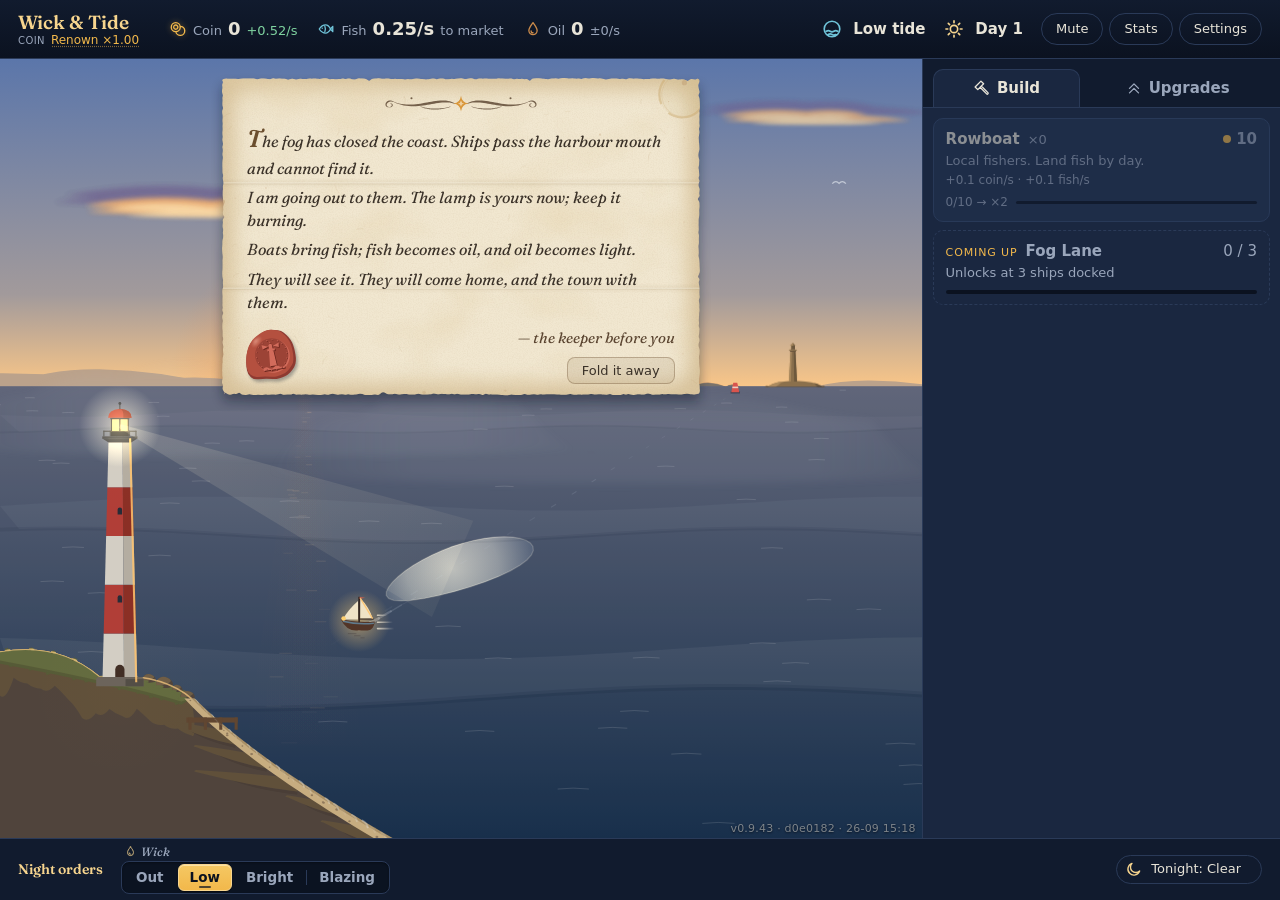
==== commit 184b5400: "Playtest build: main d0e0182" ====
--- a/index.html
+++ b/index.html
@@ -4,8 +4,8 @@
     <meta charset="UTF-8" />
     <meta name="viewport" content="width=device-width, initial-scale=1.0" />
     <title>Wick &amp; Tide</title>
-    <script type="module" crossorigin src="./assets/index-C0w-wp5r.js"></script>
-    <link rel="stylesheet" crossorigin href="./assets/index-DLN05ii8.css">
+    <script type="module" crossorigin src="./assets/index-DkRU-fOg.js"></script>
+    <link rel="stylesheet" crossorigin href="./assets/index-CnbPmjvZ.css">
   </head>
   <body>
     <div id="app"></div>
--- a/assets/index-CnbPmjvZ.css
+++ b/assets/index-CnbPmjvZ.css
@@ -0,0 +1 @@
+@font-face{font-family:Fraunces Variable;font-style:normal;font-display:swap;font-weight:100 900;src:url(./fraunces-vietnamese-soft-normal-DSA2Kggd.woff2)format("woff2-variations");unicode-range:U+102-103,U+110-111,U+128-129,U+168-169,U+1A0-1A1,U+1AF-1B0,U+300-301,U+303-304,U+308-309,U+323,U+329,U+1EA0-1EF9,U+20AB}@font-face{font-family:Fraunces Variable;font-style:normal;font-display:swap;font-weight:100 900;src:url(./fraunces-latin-ext-soft-normal-DKHvU-YN.woff2)format("woff2-variations");unicode-range:U+100-2BA,U+2BD-2C5,U+2C7-2CC,U+2CE-2D7,U+2DD-2FF,U+304,U+308,U+329,U+1D00-1DBF,U+1E00-1E9F,U+1EF2-1EFF,U+2020,U+20A0-20AB,U+20AD-20C0,U+2113,U+2C60-2C7F,U+A720-A7FF}@font-face{font-family:Fraunces Variable;font-style:normal;font-display:swap;font-weight:100 900;src:url(./fraunces-latin-soft-normal-C-lS_vzd.woff2)format("woff2-variations");unicode-range:U+??,U+131,U+152-153,U+2BB-2BC,U+2C6,U+2DA,U+2DC,U+304,U+308,U+329,U+2000-206F,U+20AC,U+2122,U+2191,U+2193,U+2212,U+2215,U+FEFF,U+FFFD}@font-face{font-family:Fraunces Variable;font-style:italic;font-display:swap;font-weight:100 900;src:url(./fraunces-vietnamese-soft-italic-CyEZfaGz.woff2)format("woff2-variations");unicode-range:U+102-103,U+110-111,U+128-129,U+168-169,U+1A0-1A1,U+1AF-1B0,U+300-301,U+303-304,U+308-309,U+323,U+329,U+1EA0-1EF9,U+20AB}@font-face{font-family:Fraunces Variable;font-style:italic;font-display:swap;font-weight:100 900;src:url(./fraunces-latin-ext-soft-italic-CFDsOWEG.woff2)format("woff2-variations");unicode-range:U+100-2BA,U+2BD-2C5,U+2C7-2CC,U+2CE-2D7,U+2DD-2FF,U+304,U+308,U+329,U+1D00-1DBF,U+1E00-1E9F,U+1EF2-1EFF,U+2020,U+20A0-20AB,U+20AD-20C0,U+2113,U+2C60-2C7F,U+A720-A7FF}@font-face{font-family:Fraunces Variable;font-style:italic;font-display:swap;font-weight:100 900;src:url(./fraunces-latin-soft-italic-CIOv5diB.woff2)format("woff2-variations");unicode-range:U+??,U+131,U+152-153,U+2BB-2BC,U+2C6,U+2DA,U+2DC,U+304,U+308,U+329,U+2000-206F,U+20AC,U+2122,U+2191,U+2193,U+2212,U+2215,U+FEFF,U+FFFD}:root{--ink:#0b1220;--ink-2:#111b2e;--ink-3:#1a2740;--line:#2a3a58;--text:#e8e4d8;--muted:#9aa6bb;--lamp:#f2b84b;--lamp-soft:#f7d58e;--coin:#f2b84b;--fish:#6fc3d8;--oil:#c98a4a;--good:#7fd3a0;--warn:#ff9b7a;--radius:10px;--serif:"Fraunces Variable", "Iowan Old Style", "Palatino Linotype", Palatino, Georgia, serif;--sans:system-ui, -apple-system, "Segoe UI", Roboto, sans-serif;--lightningcss-light: ;--lightningcss-dark:initial;color-scheme:dark}*{box-sizing:border-box}html{font-variation-settings:"SOFT" 100}html,body{background:var(--ink);height:100%;color:var(--text);font:15px/1.4 var(--sans);margin:0}#app{height:100%}button{font:inherit;color:inherit;cursor:pointer}:focus-visible{outline:2px solid var(--lamp);outline-offset:2px}.layout{--shop-w:clamp(300px, 28vw, 400px);grid-template-columns:minmax(0, 1fr) var(--shop-w);grid-template-rows:auto minmax(0,1fr) auto;grid-template-areas:"hud hud""scene shop""orders orders";height:100%;display:grid}.hud{background:linear-gradient(var(--ink-2), var(--ink));border-bottom:1px solid var(--line);grid-area:hud;align-items:center;gap:18px;min-width:0;padding:10px 18px;display:flex}.brand-box{flex-direction:column;margin-right:12px;line-height:1.15;display:flex}.brand-sub{gap:8px;min-width:0;display:flex}.legacy.hidden{display:none}.mult-of{color:var(--muted);letter-spacing:.04em;text-transform:uppercase;flex:none;margin-right:-2px;font-size:10px;line-height:14px}.renown,.legacy{color:var(--lamp);font-variant-numeric:tabular-nums;cursor:help;text-underline-offset:2px;font-size:12px;-webkit-text-decoration:underline dotted #f2b84b80;text-decoration:underline dotted #f2b84b80}.brand{font:600 19px var(--serif);color:var(--lamp-soft);letter-spacing:0;white-space:nowrap;margin:0}.resources{grid-template-columns:repeat(4,minmax(118px,max-content));gap:12px 20px;display:grid}.res.hidden{visibility:hidden}.tide{color:var(--muted);font-variant-numeric:tabular-nums;align-items:center;gap:10px;margin-left:auto;display:flex}.tide .tide-name{color:var(--text);font:600 15px var(--sans)}.tide .tide-note{font-size:12px}.tide-icon{color:var(--fish)}.res{white-space:nowrap;align-items:baseline;gap:6px;min-width:0;display:flex}.res .swatch{flex:none;align-self:center}.res-coin .swatch{color:var(--coin);filter:drop-shadow(0 0 3px #f2b84b73)}.res-fish .swatch{color:var(--fish)}.res-oil .swatch{color:var(--oil)}.res-salt .swatch{color:#d8d2c2}.res .label{color:var(--muted);font-size:13px}.res .value{font-variant-numeric:tabular-nums;font-size:18px;font-weight:650}.res .rate{color:var(--good);font-variant-numeric:tabular-nums;font-size:13px}.res .rate.muted{color:var(--muted)}.res .rate.falling{color:var(--warn)}.clock{color:var(--muted);font-variant-numeric:tabular-nums;align-items:center;gap:10px;display:flex}.clock-text{white-space:nowrap;flex-direction:column;line-height:1.2;display:flex}.clock .day{color:var(--text);font:600 15px var(--sans)}.clock .phase{font-size:12px}.phase-icon{color:var(--lamp-soft)}.phase-icon[data-icon=moon]{color:var(--text)}.hud-actions{gap:6px;display:flex}.hud-btn{border:1px solid var(--line);color:var(--text);background:0 0;border-radius:99px;padding:6px 14px;font-size:13px}.hud-btn:hover{border-color:var(--lamp);color:var(--lamp-soft)}.scene{background:linear-gradient(#1b2d4f,#10213a 55%,#0c1a2c 56%,#081322);grid-area:scene;position:relative;overflow:hidden}.scene-canvas{width:100%;height:100%;display:block;position:absolute;inset:0}.build-tag{z-index:1;-webkit-user-select:none;user-select:none;color:#e8e4d880;text-shadow:0 1px 2px #050912b3;letter-spacing:.02em;white-space:nowrap;background:0 0;border:0;padding:0;font:11px/1.2 system-ui,sans-serif;position:absolute;bottom:3px;right:6px}.build-tag:hover,.build-tag:focus-visible{color:var(--lamp-soft);text-underline-offset:2px;text-decoration:underline}.scene.trailer :is(.build-tag,.whats-new-note){display:none}.whats-new-note{z-index:2;background:#0b1220c7;border:1px solid #f2b84b73;border-radius:99px;align-items:center;font-size:12px;animation:.6s ease-out both wn-in;display:flex;position:absolute;bottom:22px;right:6px}.whats-new-note button{color:var(--lamp-soft);white-space:nowrap;background:0 0;border:0;padding:4px 6px 4px 12px}.whats-new-note .wn-open:hover{text-underline-offset:2px;text-decoration:underline}.whats-new-note .wn-hide{color:var(--muted);padding:4px 10px 4px 4px;font-size:14px;line-height:1}.whats-new-note .wn-hide:hover{color:var(--lamp-soft)}@keyframes wn-in{0%{opacity:0;transform:translateY(6px)}}.reduce-motion .whats-new-note{animation:none}.coast-rule{z-index:2;border:1px solid var(--line);max-width:calc(100% - 20px);color:var(--muted);white-space:nowrap;cursor:help;background:#0b12209e;border-radius:99px;align-items:center;gap:7px;padding:4px 12px 4px 7px;font-size:13px;transition:opacity .3s;display:flex;position:absolute;top:10px;left:10px}.coast-rule .beacon.coast-glyph{width:15px;height:15px;box-shadow:none;border-width:1px;font-size:9px}.coast-rule-name{color:var(--text,#e8e4d8);font-weight:650}.coast-rule-line{text-overflow:ellipsis;overflow:hidden}.scene:is(:has(.coach.show),:has(.toast.show)) .coast-rule{opacity:0;pointer-events:none}.scene.trailer .coast-rule{display:none}.fair-wind{z-index:2;max-width:calc(100% - 20px);color:var(--lamp-soft);white-space:nowrap;text-overflow:ellipsis;cursor:help;opacity:0;pointer-events:none;background:#0b12209e;border:1px solid #f2b84b73;border-radius:99px;padding:3px 12px;font-size:12.5px;transition:opacity 1.2s;position:absolute;top:44px;left:10px;overflow:hidden}.fair-wind.show{opacity:1;pointer-events:auto}.scene:is(:has(.coach.show),:has(.toast.show)) .fair-wind,.scene.trailer .fair-wind{opacity:0;pointer-events:none}.scene:has(.arrival-card:not(.hidden)) .coach{visibility:hidden}.arrival-card{z-index:3;border-radius:var(--radius);border:1px solid var(--line);border-left:3px solid var(--lamp);background:#0b1220eb;width:min(340px,100% - 20px);margin-left:max(-170px,10px - 50%);animation:.6s ease-out both arrival-in;position:absolute;top:46px;left:50%;overflow:hidden;box-shadow:0 10px 28px #0006}.arrival-card.hidden,.scene.trailer .arrival-card{display:none}.scene:has(.letter.show) .arrival-card{display:none}@keyframes arrival-in{0%{opacity:0;transform:translateY(-6px)}}.arrival-art{background-position:50%;background-size:cover;height:110px}.arrival-text{gap:5px;padding:10px 14px 12px;display:grid}.arrival-text p,.arrival-text h3{margin:0}.arrival-kicker{letter-spacing:.08em;text-transform:uppercase;color:var(--lamp-soft);font-size:11px}.arrival-text h3{font-family:var(--serif,serif);color:var(--text);font-size:18px}.arrival-line{color:var(--text);font-size:14px;font-weight:650}.arrival-how{color:var(--text);font-size:13px;line-height:1.4}.arrival-more summary{cursor:pointer;color:var(--muted);font-size:12px}.arrival-more summary:focus-visible{outline:2px solid var(--lamp-soft);outline-offset:2px}.arrival-more .arrival-rule{color:var(--muted);margin-top:4px;font-size:13px;line-height:1.4}.arrival-btn{margin-top:4px;padding:7px}@media (max-height:600px){.arrival-art{height:64px}.arrival-card{top:40px}.arrival-rule,.arrival-how{font-size:12px}}.coach{border-radius:var(--radius);pointer-events:none;border:1px solid #e8e4d814;border-left:3px solid var(--lamp);max-width:min(440px,80%);color:var(--text);text-align:left;opacity:0;background:#0b1220d6;padding:10px 16px 10px 14px;font-size:14px;transition:opacity .4s,transform .4s;position:absolute;top:16px;left:50%;transform:translate(-50%,-8px);box-shadow:0 8px 24px #00000059}.coach.show{opacity:1;transform:translate(-50%)}.scene:has(.toast.show) .coach{opacity:0}.coach.show{transition-delay:.35s,0s}:is(.scene:has(.toast.show) .coach,.scene:has(.letter.show) .coach){transition-delay:0s}.coach:before{content:"✦";color:var(--lamp);margin-right:8px}.letter{z-index:4;scrollbar-width:none;box-sizing:border-box;color:#3a3128;width:min(500px,100% - 16px);max-height:calc(100% - 16px);font:italic 16px/1.45 var(--serif);background:0 0/100% 100% no-repeat;flex-direction:column;gap:6px;padding:22px 36px 28px;display:none;position:absolute;top:12px;left:50%;overflow-y:auto;transform:translate(-50%,-8px)}.letter.show{animation:.6s ease-out both letter-in;display:flex}@keyframes letter-in{0%{opacity:0;transform:translate(-50%,-8px)}to{opacity:1;transform:translate(-50%)}}.reduce-motion .letter.show{animation:none;transform:translate(-50%)}.letter-flourish{align-self:center;width:176px;height:21px;margin:0 0 2px;display:block}.letter-flourish svg,.letter-seal svg{width:100%;height:100%;display:block}.letter-line{margin:0}.letter-line:first-of-type:first-letter{color:#6b4e2e;font-size:1.5em;font-weight:600}.letter-foot{justify-content:space-between;align-items:flex-end;gap:12px;margin-top:2px;display:flex}.letter-seal{flex:none;width:66px;height:68px;margin:0 0 -6px -8px;transform:rotate(-9deg)}.letter.show .letter-seal{animation:.5s cubic-bezier(.3,.7,.4,1.2) .45s both seal-press}@keyframes seal-press{0%{opacity:0;transform:rotate(-9deg)scale(1.4)}to{opacity:1;transform:rotate(-9deg)scale(1)}}.reduce-motion .letter.show .letter-seal{animation:none}.letter-foot-end{flex-direction:column;align-items:flex-end;gap:8px;min-width:0;display:flex}.letter-sign{text-align:right;color:#5a4430;margin:0;font-size:15px}.letter-title{font:600 20px var(--serif);color:#3a3128;text-align:center;margin:0 0 4px;font-style:normal}.letter-action{font:600 13px/1.35 var(--sans);color:#3a3128;text-align:center;margin:6px 0 0;font-style:normal}.letter-chain{font:13px/1.3 var(--sans);grid-template-columns:repeat(5,1fr);gap:6px;margin:0;padding:0;list-style:none;display:grid}.chain-step{text-align:center;flex-direction:column;align-items:center;gap:4px;display:flex;position:relative}.chain-step svg{color:#8a5a1c}.chain-step+.chain-step:before{content:"→";color:#8a7a5a;font-style:normal;position:absolute;top:5px;left:-9px}.letter .letter-close{width:auto;font:13px var(--sans);color:#3a3128;background:#6b4e2e1a;border:1px solid #6b4e2e59;border-radius:8px;padding:5px 14px}.letter .letter-close:hover{background:#6b4e2e2e;border-color:#6b4e2e99}.letter .letter-close:focus-visible{outline-offset:2px;outline:2px solid #8a5a1c}.scene:has(.letter.show) .coach{opacity:0}.trailer-game .letter{display:none}.toasts{pointer-events:none;z-index:2;flex-direction:column;gap:8px;width:min(250px,100% - 24px);display:flex;position:absolute;top:12px;right:12px}.toast{border-radius:var(--radius);border:1px solid var(--line);border-left:3px solid var(--lamp);opacity:0;background:#0b1220e6;align-items:center;gap:10px;padding:8px 12px;transition:opacity .35s,transform .35s;display:flex;transform:translate(16px);box-shadow:0 8px 24px #00000059}.toast.show{opacity:1;transform:none}.toast-icon{width:32px;height:32px;color:var(--lamp);background:#f2b84b1f;border:1px solid #f2b84b73;border-radius:50%;flex:none;place-items:center;display:grid}.toast-badge{background:50%/contain no-repeat;flex:none;width:44px;height:44px;margin:-4px -2px -4px -4px}.toast-text{flex-direction:column;min-width:0;font-size:13px;line-height:1.3;display:flex}.toast-kicker{color:var(--lamp-soft);letter-spacing:.08em;text-transform:uppercase;font-size:11px}.toast-text strong{font:600 14px var(--serif);color:var(--text);-webkit-line-clamp:2;-webkit-box-orient:vertical;display:-webkit-box;overflow:hidden}.toast-body{color:var(--muted);-webkit-line-clamp:4;-webkit-box-orient:vertical;font-size:12px;display:-webkit-box;overflow:hidden}.toast-note{-webkit-line-clamp:2;margin-top:2px}@media (max-width:1000px),(max-height:600px){.toasts{gap:6px;width:min(230px,100% - 32px);top:8px;right:10px}.toast{gap:8px;padding:6px 10px}.toast .toast-body{display:none}.toast-icon{width:28px;height:28px}.toast-badge{width:34px;height:34px;margin:-3px -1px -3px -3px}.toast-text strong{font-size:13px}.letter{gap:4px;font-size:15px;line-height:1.4}.letter-flourish{width:150px;height:18px}.letter-seal{width:48px;height:50px}}@media (max-height:440px) and (min-width:900px){.coach{max-width:min(820px,60%);padding:6px 14px;font-size:13px;top:8px}.letter{gap:2px;width:min(820px,60%);padding:14px 30px 22px;font-size:14px;line-height:1.35;top:2px}.letter-flourish{display:none}.letter-seal{width:40px;height:42px;margin:0 0 -4px -6px}.letter-foot-end{flex-direction:row;align-items:center;gap:12px}.letter-sign{font-size:13px}.letter .letter-close{padding:3px 12px;font-size:12px}}.panel{background:var(--ink-2);border-left:1px solid var(--line)}.shop{flex-direction:column;grid-area:shop;min-height:0;display:flex}.tabs{border-bottom:1px solid var(--line);gap:4px;padding:10px 10px 0;display:flex}.tab{border-radius:var(--radius) var(--radius) 0 0;color:var(--muted);background:0 0;border:1px solid #0000;border-bottom:none;flex:1;padding:8px 10px;font-weight:600;position:relative}.tab.active{background:var(--ink-3);border-color:var(--line);color:var(--text)}.tab .icon{vertical-align:-4px;margin-right:6px}.tabs.no-icons .tab .icon{display:none}.tabs.measuring>.tab.tab{flex:none}.badge{background:var(--lamp);color:var(--ink);border-radius:99px;margin-left:6px;padding:0 6px;font-size:12px;display:none}.badge.show{display:inline-block}.buy-mode{background:var(--ink-3);align-items:center;gap:8px;padding:8px 10px 0;display:flex}.buy-mode.hidden{display:none}.buy-mode .seg{flex:1}.buy-mode .seg .buy-mode-option{white-space:nowrap;flex:1;padding:2px 6px 3px}.item{position:relative}.item.bought-many:after{content:attr(data-bought);pointer-events:none;color:var(--lamp);text-shadow:0 1px 2px #0009;font-size:15px;font-weight:700;animation:.9s ease-out forwards bought-many;position:absolute;top:-4px;right:12px}@keyframes bought-many{0%{opacity:1;transform:translateY(0)}to{opacity:0;transform:translateY(-16px)}}.reduce-motion .item.bought-many:after{animation:none}@media (prefers-reduced-motion:reduce){.item.bought-many:after{animation:none}}.shop-list{background:var(--ink-3);flex-direction:column;flex:1;gap:8px;padding:10px;display:flex;overflow-y:auto}.item{text-align:left;border-radius:var(--radius);background:#22324f;border:1px solid #34486c;grid-template-columns:1fr auto;grid-template-areas:"head cost""desc desc";gap:2px 10px;padding:10px 12px;transition:background .12s,border-color .12s,transform 80ms;display:grid}.item:hover:not(.locked){border-color:var(--lamp);background:#2a3d60}.item:active:not(.locked){transform:translateY(1px)}.item.locked{opacity:.55;cursor:default}.item.suggest{border-color:var(--lamp);animation:1.6s ease-in-out infinite suggest}@keyframes suggest{50%{box-shadow:0 0 0 3px #f2b84b59,0 0 18px #f2b84b59}}.item.bought{animation:.45s ease-out bought}@keyframes bought{0%{background:#3b4f6e;transform:scale(1);box-shadow:0 0 0 2px #f2b84bb3,0 0 16px #f2b84b73}30%{transform:scale(1.025)}to{transform:scale(1)}}.item.denied{animation:.6s ease-in-out denied}@keyframes denied{10%{transform:translate(-4px)}25%{transform:translate(3px)}40%{transform:translate(-2px)}50%{transform:none}}.item.denied .cost{animation:.6s ease-out denied-cost}@keyframes denied-cost{0%{color:#ff9b7a}}.reduce-motion .item.bought{border-color:var(--lamp)}.reduce-motion .item.denied .cost{color:#ff9b7a}@media (prefers-reduced-motion:reduce){.item.bought{border-color:var(--lamp)}.item.denied .cost{color:#ff9b7a}}.row-head{grid-area:head;align-items:baseline;gap:8px;display:flex}.item .name{font-weight:650}.item .owned{color:var(--muted);font-variant-numeric:tabular-nums;white-space:nowrap;flex:none;font-size:13px}.item .desc{color:var(--muted);grid-area:desc;font-size:13px}.item .cost{color:var(--coin);font-variant-numeric:tabular-nums;grid-area:cost;font-weight:650}.item .cost:before{content:"";background:var(--coin);vertical-align:1px;border-radius:50%;width:8px;height:8px;margin-right:5px;display:inline-block}.item.locked .cost{color:var(--muted)}.item .milestone{color:var(--muted);font-variant-numeric:tabular-nums;flex-wrap:wrap;grid-column:1/-1;align-items:center;gap:8px;margin-top:3px;font-size:12px;display:flex}.item .milestone.hidden{display:none}.milestone-text{overflow-wrap:anywhere;min-width:0}.milestone-bar{background:var(--ink);border-radius:99px;flex:48px;min-width:48px;height:3px;overflow:hidden}.milestone-fill{background:var(--coin);opacity:.75;height:100%;transition:width .3s;display:block}.milestone.close .milestone-text{color:var(--lamp);font-weight:650}.milestone.done .milestone-bar{display:none}.milestone.done .milestone-text{color:var(--lamp)}.milestone.waiting .milestone-text{color:var(--muted);font-style:italic}.item.milestone-hit{animation:1.4s ease-out milestone-hit}@keyframes milestone-hit{0%{background:#6b5320;border-color:#ffd98a;box-shadow:0 0 0 3px #ffd98ae6,0 0 28px #f2b84bcc}30%{background:#4e4428;box-shadow:0 0 0 2px #ffd98a99,0 0 20px #f2b84b80}}.item.milestone-hit .milestone-text{animation:1.4s ease-out milestone-text}@keyframes milestone-text{0%,40%{color:#ffe3a3}}.reduce-motion .item.milestone-hit{background:#4e4428;border-color:#ffd98a}@media (prefers-reduced-motion:reduce){.item.milestone-hit{background:#4e4428;border-color:#ffd98a}}.item.teaser{border-style:dashed;border-color:var(--line);cursor:default;background:0 0;grid-template-areas:"head cost""desc desc""bar bar"}.item.teaser:hover{border-color:var(--line);background:0 0}.item.teaser .name{color:var(--muted)}.item.teaser .cost{color:var(--muted);font-weight:500}.item.teaser .cost:before{display:none}.teaser-label{letter-spacing:.08em;text-transform:uppercase;color:var(--lamp);font-size:11px}.teaser-bar{background:var(--ink);border-radius:99px;grid-area:bar;height:4px;margin-top:6px;overflow:hidden}.teaser-fill{background:var(--lamp);opacity:.7;height:100%;transition:width .4s;display:block}.item.coast-own{--coast:var(--lamp);border-left:4px solid var(--coast);padding-left:9px}.item.coast-own[data-type=home]{--coast:#7fb7de}.item.coast-own[data-type=fogbound]{--coast:#d9dfdc}.item.coast-own[data-type=strait]{--coast:#f0b45c}.item.coast-own[data-type=reach]{--coast:#9a86d8}.item.coast-own[data-type=frost]{--coast:#c4e8fa}.item.coast-own[data-type=shoals]{--coast:#96c484}.item.coast-own:hover:not(.locked){border-left-color:var(--coast)}.item.teaser.coast-own,.item.teaser.coast-own:hover{border-left:4px solid var(--coast)}.item.teaser.coast-own .teaser-label{color:var(--coast)}.item.teaser.coast-own .teaser-fill{background:var(--coast)}.item.coast-own .coast-tag{letter-spacing:.06em;text-transform:uppercase;color:var(--coast);white-space:nowrap;font-size:11px;font-weight:650}.item.coast-own .coast-tag:after{content:" ·";color:var(--muted);letter-spacing:0}.row-head .beacon.coast-glyph{width:15px;height:15px;box-shadow:none;border-width:1px;align-self:center;font-size:9px}.empty{color:var(--muted);text-align:center;margin:24px 8px;font-style:italic}.orders{background:var(--ink-2);border-top:1px solid var(--line);grid-area:orders;align-items:center;gap:18px;padding:10px 18px;display:flex}.orders-title{font:600 14px var(--serif);color:var(--lamp-soft);white-space:nowrap}.wick{border:1px solid var(--line);color:var(--muted);background:0 0;border-radius:99px;padding:5px 12px}.wick.active{background:var(--lamp);border-color:var(--lamp);color:var(--ink);font-weight:650}.orders{padding-block:6px}.seg-field{flex-direction:column;align-items:flex-start;gap:2px;display:flex}.seg-label{font:italic 500 12px/1.15 var(--serif);color:var(--muted);letter-spacing:.01em;cursor:help;align-items:center;gap:4px;padding-left:3px;display:flex}.seg-label .seg-icon{color:var(--lamp-soft);opacity:.85;flex:none}.seg-auto{border:1px solid var(--line);font:600 10px/1.4 var(--sans);color:var(--muted);border-radius:99px;margin-left:2px;padding:0 5px;font-style:normal}.seg-auto.hidden{display:none}.seg-effect{font:600 11px/1.4 var(--sans);color:var(--lamp-soft);white-space:nowrap;margin-left:4px;font-style:normal}.seg-effect:before{content:"· ";color:var(--muted);font-weight:400}.seg{border:1px solid var(--line);background:#05091273;border-radius:8px;align-items:stretch;gap:2px;padding:2px;display:flex;box-shadow:inset 0 1px 2px #00000059}.seg .seg-opt{color:var(--muted);background:0 0;border:1px solid #0000;border-radius:6px;padding:3px 11px 4px;font-size:13.5px;font-weight:600;line-height:1.35;transition:background .12s,color .12s;position:relative}.seg .seg-opt.hidden{display:none}.seg .seg-opt+.seg-opt:before{content:"";background:var(--line);pointer-events:none;width:1px;position:absolute;top:5px;bottom:5px;left:-2px}.seg .seg-opt[aria-checked=true]:before,.seg .seg-opt[aria-checked=true]+.seg-opt:before{display:none}.seg .seg-opt:hover:not([aria-checked=true]):not([aria-disabled=true]){color:var(--text);background:#e8e4d812}.seg .seg-opt[aria-checked=true]{background:linear-gradient(#f5c863, var(--lamp));color:var(--ink);border-color:#f7d58e;box-shadow:0 1px #00000073,inset 0 1px #fff6d88c}.seg .seg-opt[aria-checked=true]:after{content:"";background:var(--ink);opacity:.7;border-radius:1px;width:12px;height:2px;margin-left:-6px;position:absolute;bottom:2px;left:50%}.seg .seg-opt:focus-visible{outline:2px solid var(--lamp-soft);outline-offset:1px;z-index:1}.seg .seg-opt.advised:not([aria-checked=true]){border-color:var(--lamp);color:var(--lamp-soft);border-style:dashed}.post-group.auto .seg-opt{cursor:default}.post-group.auto .seg-opt:not([aria-checked=true]){opacity:.5}.warn{color:var(--warn);font-size:13px}.warn.calm{color:var(--muted)}.hint{color:var(--muted);margin:0 0 0 auto;font-size:13px}.orders>:is(.orders-title,.forecast){flex-shrink:0}.orders[data-tight="6"]>:is(.orders-title,.forecast){flex-shrink:1}.orders>.hint{min-width:14em}.hint.hidden,.post-group.hidden,.glass-glow.hidden{display:none}.glass-glow{color:var(--good);margin:0 0 8px;font-size:13px}.forecast{border:1px solid var(--line);white-space:nowrap;border-radius:99px;align-items:center;gap:8px;margin-left:auto;padding:4px 12px 4px 8px;font-size:13px;display:flex}.forecast-bonus{color:var(--muted)}.bell{border:1px solid var(--warn);color:var(--warn);white-space:nowrap;background:#ff9b7a1f;border-radius:99px;padding:5px 14px;font-weight:650}.bell:hover{background:#ff9b7a40}.bell.rung{background:var(--warn);color:var(--ink);cursor:default}.bell.hidden{display:none}.bell.idle{border-color:var(--line);color:var(--muted);cursor:help;background:0 0;font-weight:500}.bell.idle:hover{background:#ffffff0a}.bell-short,.orders:is([data-tight="4"],[data-tight="5"],[data-tight="6"]) .bell.idle .bell-text{display:none}.orders:is([data-tight="4"],[data-tight="5"],[data-tight="6"]) .bell.idle .bell-short{display:inline}.bell.waiting:not(.rung){color:#ffd2c2;background:#ff9b7a38;animation:3s ease-in-out infinite bell-call;box-shadow:0 0 0 2px #ff9b7a8c,0 0 14px #ff9b7a73}@keyframes bell-call{50%{background:#ff9b7a57;box-shadow:0 0 0 4px #ff9b7a40,0 0 24px #ff9b7ab3}}.coast-chip{border:1px solid var(--line);color:var(--muted);white-space:nowrap;text-overflow:ellipsis;cursor:help;border-radius:99px;flex:none;margin-left:auto;padding:5px 12px;font-size:13px;overflow:hidden}.coast-chip.hidden{display:none}.coast-chip:not(.hidden)+.forecast{margin-left:0}.coast-chip.on{color:#d9ecff;background:#7fb4e629;border-color:#7fb4e6;font-weight:650;animation:3s ease-in-out infinite chip-call;box-shadow:0 0 0 2px #7fb4e666,0 0 12px #7fb4e659}@keyframes chip-call{50%{background:#7fb4e642;box-shadow:0 0 0 4px #7fb4e633,0 0 22px #7fb4e699}}.forecast.beside-chip .forecast-text{display:none}.forecast.beside-chip .forecast-short{display:inline}.chip-short,.orders:is([data-tight="3"],[data-tight="4"],[data-tight="5"],[data-tight="6"]) .coast-chip .chip-text{display:none}.orders:is([data-tight="3"],[data-tight="4"],[data-tight="5"],[data-tight="6"]) .coast-chip .chip-short{display:inline}.orders:is([data-tight="3"],[data-tight="4"],[data-tight="5"],[data-tight="6"]) .coast-chip{max-width:190px}.post-group.nudge .seg-opt.advised:not([aria-checked=true]){animation:3s ease-in-out infinite post-call;box-shadow:0 0 0 2px #f0be5a73,0 0 12px #f0be5a66}@keyframes post-call{50%{box-shadow:0 0 0 3px #f0be5a40,0 0 20px #f0be5aa6}}.forecast[data-weather=storm]{border-color:var(--warn)}.forecast-bonus.matched{color:var(--good);font-weight:650}.weather-icon{color:var(--lamp-soft)}.forecast[data-weather=fog] .weather-icon{color:#c9d3e2}.forecast[data-weather=calm] .weather-icon{color:#8fc7e8}.forecast[data-weather=storm] .weather-icon{color:var(--warn)}.backdrop{z-index:10;background:#050912b8;place-items:center;display:grid;position:fixed;inset:0}.modal{border:1px solid var(--line);background:linear-gradient(#1c2a45,#141f35);border-radius:14px;width:min(420px,92vw);padding:24px 28px;box-shadow:0 20px 60px #00000080}.modal h2{font:600 24px var(--serif);color:var(--lamp-soft);margin:0 0 6px}.modal .lead{color:var(--muted);margin:0 0 14px}.log{gap:6px;margin:0 0 12px;display:grid}.log-line{border-bottom:1px dashed var(--line);justify-content:space-between;padding-bottom:4px;display:flex}.log dt{color:var(--muted)}.log dd{font-variant-numeric:tabular-nums;margin:0;font-weight:650}.modal .note{color:var(--muted);margin:0 0 16px;font-size:12px}.primary{border-radius:var(--radius);background:var(--lamp);width:100%;color:var(--ink);border:none;padding:10px;font-weight:700}.primary:hover{background:var(--lamp-soft)}.reduce-motion *{transition:none!important;animation:none!important}@media (prefers-reduced-motion:reduce){*{transition:none!important;animation:none!important}}@media (max-width:1180px){.hud{gap:14px;padding:8px 14px}.brand-box{margin-right:0}.resources{grid-template-columns:repeat(4,auto);gap:14px}.res-fish .rate,.tide .tide-note{display:none}.hud-btn{padding:5px 10px}}@media (max-width:1000px){.brand,.orders-title,.res .label,.clock .phase{display:none}.hud-actions{gap:4px}.hud-btn{padding:4px 9px;font-size:12px}}@media (max-height:800px){.item-gen.known:not(.coast-own) .desc{display:none}}@media (max-height:600px),(max-width:1000px){.item-gen:not(.coast-own) .desc,.item-up .desc{display:none}.item.coast-own .desc{-webkit-line-clamp:3;-webkit-box-orient:vertical;font-size:12px;display:-webkit-box;overflow:hidden}.item{padding:7px 10px}.item.coast-own{padding-left:7px}.shop-list{gap:6px;padding:8px}}@media (max-width:760px){.layout{grid-template:"hud""scene"40vh"shop"minmax(0,1fr)"orders"/1fr}.hud{flex-wrap:wrap;gap:10px 16px}.resources{grid-template-columns:repeat(2,auto)}.tide{margin-left:0}.orders{flex-wrap:wrap}.hint{margin-left:0}.brand,.orders-title,.res .label,.clock .phase{display:revert}}.tab.hidden{display:none}.shelf{flex-direction:column;gap:8px;display:flex}.shelf h3{font:600 16px var(--serif);color:var(--lamp-soft);margin:0}.shelf .shelf-title{color:var(--muted);letter-spacing:.04em;text-transform:uppercase;font-size:14px;font-family:var(--sans);margin:10px 2px 0}.bottle-card{border-radius:var(--radius);background:radial-gradient(circle at 85% 0,#6fc3d82e,#0000 60%),#22324f;border:1px solid #34486c;flex-direction:column;gap:6px;padding:12px 14px;display:flex}.bottle-head{color:var(--muted);justify-content:space-between;align-items:baseline;font-size:13px;display:flex}.bottle-head .glass{color:var(--fish)}.glass-count{color:#bfe9f3;font-variant-numeric:tabular-nums;font-size:18px;font-weight:700}.bottle-lead,.bottle-next{color:var(--muted);margin:0;font-size:13px}.bottle-next:empty{display:none}.bottle-btn{margin-top:4px}.primary:disabled{background:var(--line);color:var(--muted);cursor:default}.item .glass-cost{color:#9fdcec}.item .glass-cost:before{background:#9fdcec;border-radius:2px;transform:rotate(45deg)}.item-perk.locked .glass-cost{color:var(--muted)}.item-perk:has(.perk-live){grid-template-areas:"head cost""desc desc""live live"}.item-perk .perk-live{color:var(--text);grid-area:live;margin-top:2px;font-size:12px}.bottles{flex-wrap:wrap;gap:8px;display:flex}.bottles .empty{text-align:left;margin:8px 4px}.bottle{width:88px;color:var(--muted);text-align:center;flex-direction:column;align-items:center;gap:4px;font-size:12px;display:flex}.bottle-glass{background:linear-gradient(#bfe9f340,#6fc3d81f);border:1px solid #bfe9f380;border-radius:16px 8px 8px 16px;width:70px;height:34px;position:relative}.bottle-glass:after{content:"";background:#a9744a;border-radius:2px;width:9px;height:10px;position:absolute;top:11px;right:-9px}.bottle-ship{border-bottom:13px solid #f3ead6;border-left:7px solid #0000;border-right:7px solid #0000;width:0;height:0;position:absolute;top:8px;left:38px}.bottle-ship:after{content:"";background:#7a4f36;border-radius:0 0 6px 6px;width:24px;height:5px;position:absolute;top:13px;left:-12px}.bottle-glass .bottle-mark{width:16px;height:16px;box-shadow:none;border-width:1px;margin-top:-8px;font-size:9px;position:absolute;top:50%;left:4px}.bottle[data-type=home] .bottle-glass{border-color:#7fb7decc}.bottle[data-type=fogbound] .bottle-glass{border-color:#d9dfdccc}.bottle[data-type=strait] .bottle-glass{border-color:#f0b45ccc}.bottle[data-type=reach] .bottle-glass{border-color:#9a86d8d9}.bottle[data-type=frost] .bottle-glass{border-color:#c4e8fae6}.bottle[data-type=shoals] .bottle-glass{border-color:#96c484d9}.secondary{border-radius:var(--radius);border:1px solid var(--line);color:var(--text);background:0 0;padding:10px;font-weight:600}.secondary:hover{border-color:var(--muted)}.modal.wide{width:min(880px,94vw);max-height:94vh;padding:18px 24px;overflow-y:auto}.modal.wide .log{gap:2px;font-size:13px}.modal.wide .primary{padding:8px}.stats-cols{grid-template-columns:1fr 1fr;gap:24px;display:grid}.stats-bests{margin-top:6px}.stats-bests .log-line{align-items:baseline;gap:12px}.stats-bests .log-line dt{flex:none}.stats-bests .log-line dd{text-align:right}.modal.wide .stats-bests .log{grid-template-columns:1fr 1fr;column-gap:24px;display:grid}.modal h3{font:600 16px var(--serif);color:var(--lamp-soft);margin:6px 0 8px}.ach-title{margin-top:4px}.ach-grid{grid-template-columns:repeat(4,1fr);gap:6px;margin:0 0 16px;padding:0;list-style:none;display:grid}.ach{border:1px solid var(--line);border-radius:var(--radius);opacity:.55;align-items:center;gap:8px;padding:6px 8px;display:flex}.ach.on{opacity:1;border-color:#f2b84b80}.ach-badge{background:50%/contain no-repeat;flex:none;width:48px;height:48px;margin:-4px -2px -4px -3px}@media (max-width:1000px),(max-height:600px){.ach-badge{width:40px;height:40px;margin:-3px -1px -3px -3px}}.sr-only{clip:rect(0 0 0 0);white-space:nowrap;border:0;width:1px;height:1px;margin:-1px;padding:0;position:absolute;overflow:hidden}.ach-text{min-width:0;color:var(--muted);flex-direction:column;font-size:11px;line-height:1.25;display:flex}.ach-text strong{color:var(--text);font-size:12.5px}@media (max-width:760px){.stats-cols,.modal.wide .stats-bests .log{grid-template-columns:1fr}.ach-grid{grid-template-columns:1fr 1fr}}.modal.settings{overscroll-behavior:contain;width:min(460px,94vw);max-height:94vh;overflow-y:auto}.set-about{color:var(--muted);margin:0 0 8px;font-size:11px}.set-about-row{justify-content:space-between;align-items:baseline;gap:10px;margin:0 0 8px;display:flex}.set-about-row .set-about{margin:0}.set-about-row .link-btn{white-space:nowrap;font-size:12px}.set-footer{z-index:1;background:#141f35;margin:0 0 -24px;padding:10px 0 24px;position:sticky;bottom:-24px;box-shadow:0 -10px 12px -8px #05091299}.set-row{border-bottom:1px dashed var(--line);justify-content:space-between;align-items:center;gap:12px;padding:6px 0;display:flex}.set-row label{color:var(--muted)}.set-row input[type=range]{width:180px;accent-color:var(--lamp)}.set-row input[type=checkbox]{width:18px;height:18px;accent-color:var(--lamp)}.set-row select{appearance:none;min-width:0;max-width:62%;font:inherit;color:#e8e2d2;cursor:pointer;text-overflow:ellipsis;background:#16203a url("data:image/svg+xml,%3Csvg xmlns='http://www.w3.org/2000/svg' width='10' height='6' viewBox='0 0 10 6'%3E%3Cpath d='M1 1l4 4 4-4' fill='none' stroke='%239AA3B5' stroke-width='1.5' stroke-linecap='round' stroke-linejoin='round'/%3E%3C/svg%3E") right 10px center no-repeat;border:1px solid #26324f;border-radius:8px;padding:5px 30px 5px 10px;font-size:14px;transition:border-color .15s}.set-row select:hover{border-color:#9aa3b5}.set-row select:focus-visible{outline-offset:1px;border-color:#f2c14e;outline:2px solid #f2c14e}.set-row select option{color:#e8e2d2;background:#16203a}.save-box{width:100%;color:var(--text);background:var(--ink);border:1px solid var(--line);resize:vertical;word-break:break-all;border-radius:8px;margin:4px 0 8px;padding:8px;font:12px/1.3 ui-monospace,Consolas,monospace}.save-box[hidden]{display:none}.link-btn{color:#9aa3b5;text-underline-offset:3px;background:0 0;border:0;padding:2px 0;font-size:13px;-webkit-text-decoration:underline #9aa3b573;text-decoration:underline #9aa3b573}.link-btn:hover{color:#e8e2d2}.save-toggle{margin-top:8px;display:block}.set-status{min-height:1.3em;color:var(--good);margin:6px 0 10px;font-size:13px}.set-danger{justify-content:space-between;align-items:center;gap:10px;margin-bottom:14px;display:flex}.link-btn.danger{text-align:left;color:#e07a5fbf;flex:none;text-decoration-color:#e07a5f66}.link-btn.danger:hover{color:#e07a5f}.link-btn.danger.armed{color:#e07a5f;font-weight:700;text-decoration-color:#e07a5f}.set-danger .secondary{flex:none;margin-left:auto}@media (max-height:440px) and (min-width:900px){.modal.settings{grid-template-columns:.9fr 1.5fr 1fr;align-items:start;column-gap:28px;width:min(1100px,96vw);max-height:96vh;padding:8px 20px 10px;display:grid}.modal.settings h2{grid-column:1/-1;margin:0;font-size:18px}.modal.settings h3{margin:2px 0;font-size:14px}.modal.settings .set-row{padding:3px 0}.modal.settings .set-row button{white-space:nowrap;padding-top:4px;padding-bottom:4px}.modal.settings .save-box{resize:none;height:44px;margin:2px 0 4px}.modal.settings .set-status{min-height:0;margin:2px 0}.modal.settings .set-danger{margin-bottom:0}.modal.settings .modal-actions{gap:6px}.modal.settings .set-row input[type=range]{width:150px}.modal.settings .set-row label{white-space:nowrap}.modal.settings{grid-template-rows:auto auto 1fr}.modal.settings>.set-group{grid-row:2/4}.modal.settings>.set-group:nth-child(2){grid-column:1;align-self:start}.modal.settings>.set-group:nth-child(3){grid-column:2}.modal.settings>.set-group:nth-child(4){grid-area:2/3}.modal.settings>.set-footer{box-shadow:none;background:0 0;grid-area:3/3;align-self:end;margin:6px 0 0;padding:0;position:static}.modal.settings .set-footer .primary{padding:7px}}@media (min-height:441px) and (max-height:640px) and (min-width:900px){.modal.settings{grid-template:"title title""sound save""display save""display done"1fr/1fr 1fr;align-items:start;column-gap:28px;width:min(860px,94vw);padding-top:16px;padding-bottom:16px;display:grid}.modal.settings h2{grid-area:title;margin:0 0 4px}.modal.settings>.set-group:nth-child(2){grid-area:sound}.modal.settings>.set-group:nth-child(3){grid-area:display}.modal.settings>.set-group:nth-child(4){grid-area:save}.modal.settings>.set-footer{box-shadow:none;background:0 0;grid-area:done;align-self:end;margin:0;padding:0;position:static}.modal.settings .save-box{resize:none;height:64px}.modal.settings .set-danger{margin-bottom:0}}.modal-actions{grid-template-columns:1fr 1fr;gap:10px;display:grid}.perk-list{flex-direction:column;gap:8px;display:flex}.tab{white-space:nowrap;padding:8px 6px}.modal.chart{width:min(640px,94vw);max-height:94vh;overflow-y:auto}.modal.chart .note{margin-bottom:10px}.modal.chart .modal-actions{grid-template-columns:1fr;margin-top:14px}.modal.chart:has(.chart-offers.three){width:min(860px,94vw)}.chart-offers.three{grid-template-columns:repeat(3,1fr)}@media (max-width:700px){.chart-offers.three{grid-template-columns:1fr}}.chart-offers{grid-template-columns:1fr 1fr;gap:12px;display:grid}.chart-card{text-align:left;color:var(--text);border:1px solid var(--line);border-radius:var(--radius);cursor:pointer;background:#ffffff0a;flex-direction:column;gap:6px;padding:10px;display:flex}.chart-card:hover,.chart-card:focus-visible{border-color:var(--lamp);background:#ffd68c14}.chart-name{font:600 17px var(--serif);color:var(--lamp-soft)}.chart-rule{color:var(--muted);flex:1;font-size:12.5px;line-height:1.4}.chart-sail{border-radius:var(--radius);background:var(--lamp);color:var(--ink);text-align:center;margin-top:4px;padding:7px;font-weight:700}.chart-card:hover .chart-sail{background:var(--lamp-soft)}.chart-card{position:relative}.chart-pill{background:var(--lamp);max-width:calc(100% - 32px);color:var(--ink);white-space:nowrap;text-overflow:ellipsis;border-radius:99px;padding:2px 9px;font-size:12px;font-weight:700;position:absolute;top:16px;left:16px;overflow:hidden;box-shadow:0 1px 4px #00000059}.chart-view{background:#f1e7d0 50%/100% 100% no-repeat;border:1px solid #00000059;border-radius:8px;flex:none;height:86px;display:block;position:relative;overflow:hidden;box-shadow:0 2px 6px #0000004d}@media (max-width:560px){.chart-offers{grid-template-columns:1fr}}.keepsake-help{color:var(--muted);margin:2px 2px 8px;font-size:12px}.keepsake-list{grid-template-columns:1fr 1fr;gap:8px;display:grid}.keepsake{border:1px solid var(--line);border-radius:var(--radius);background:#ffffff0a;grid-template-columns:38px minmax(0,1fr);align-content:start;gap:3px 8px;padding:8px 10px 8px 6px;display:grid}.keepsake[hidden]{display:none}.keepsake .row-head{display:contents}.keepsake .name{grid-area:1/2;align-self:center;font-weight:650}.keepsake .owned{color:var(--muted);white-space:nowrap;grid-area:2/1;place-self:start center;font-size:11px}.keepsake .desc{color:var(--muted);grid-area:2/2;font-size:12px}.keepsake.none{opacity:.55}.keepsake-icon{background:50%/contain no-repeat;grid-area:1/1;align-self:start;width:38px;height:38px;margin-top:-2px}.keepsake.none .keepsake-icon{filter:saturate(.4)}@media (max-width:1000px),(max-height:600px){.keepsake{grid-template-columns:30px minmax(0,1fr)}.keepsake-icon{width:30px;height:30px}}.chart-keepsake{color:var(--good);font-size:12px}.chart-best{color:var(--muted);font-variant-numeric:tabular-nums;font-size:12px}.chart-mastery{font:italic 12px var(--serif);color:var(--muted)}.chart-mastery.read{color:var(--lamp-soft)}.modal .keepsake-note{color:var(--good)}.modal .pace-note{color:var(--lamp-soft);margin:-6px 0 12px;font-size:13px}.book-section.hidden{display:none}.shelf .book-title{align-items:baseline;gap:8px;display:flex}.shelf .book-title>span:first-child{flex:1}.book-count{text-transform:none;letter-spacing:0;font-variant-numeric:tabular-nums;font-size:12px}.visitor-book{color:#3a3128;background:0 0/100% 100% no-repeat;grid-template-columns:repeat(2,minmax(0,1fr));gap:0 34px;padding:14px 20px 26px;display:grid}.book-page{overflow-wrap:anywhere;border-bottom:1px solid #6b4e2e33;flex-direction:column;gap:2px;padding:7px 2px 8px;display:flex}.book-page:nth-last-child(-n+2){border-bottom:0}.book-page .row-head{align-items:center;gap:6px;display:flex}.book-page .name{color:#6f604b;font:italic 14px/1.25 var(--serif);flex:1}.book-page .desc{color:#6f604b;font-size:12px;line-height:1.35}.book-page.seen .name{color:#3a3128;font-style:normal;font-weight:650}.book-page.seen .desc{color:#4a6639}.book-ship{clip-path:polygon(0 45%,45% 45%,45% 0,55% 0,55% 45%,100% 45%,85% 100%,12% 100%);background:#6f604b59;flex:none;width:18px;height:10px}.book-page.seen .book-ship{background:#b4503f}.book-page .hidden{display:none}.page-rules{flex-direction:column;gap:3px;margin-top:1px;display:flex}.pick-lead{font:italic 11.5px/1.3 var(--serif);color:#8b5a2b}.page-rule{text-align:left;color:#3a3128;cursor:pointer;background:#fffbee73;border:1px solid #6b4e2e52;border-radius:4px;align-items:flex-start;gap:6px;width:100%;margin:0;padding:3px 6px 4px;font-family:inherit;font-size:12px;font-weight:400;line-height:1.3;display:flex}.page-rule:hover:not(:disabled){background:#fff5dce6;border-color:#b4503fb3}.page-rule:focus-visible{outline-offset:1px;outline:2px solid #b4503f}.page-rule:disabled{cursor:default}.rule-mark{box-sizing:border-box;border:1.5px solid #6b4e2e8c;border-radius:50%;flex:none;width:11px;height:11px;margin-top:2px}.rule-body{min-width:0}.rule-tag{font:italic 11px/1 var(--serif);color:#8b5a2b;white-space:nowrap;margin-left:5px}.rule-gain{color:#4a6639;font-variant-numeric:tabular-nums;margin-top:1px;font-size:11px;font-weight:650;line-height:1.25;display:block}.page-rule.current .rule-mark{background:radial-gradient(circle,#4a6639 0 2.5px,#0000 3px);border-color:#4a6639}.page-rule.armed{background:#b4503f21;border-color:#b4503f}.page-rule.armed .rule-mark{background:#b4503f;border-color:#b4503f}.page-rule.armed .rule-tag{white-space:normal;color:#9a3a2a;margin:3px 0 0;font-weight:650;line-height:1.25;display:block}.page-rule.kept{color:#2f4524;background:#4a66391f;border-color:#4a663999}.page-rule.kept .rule-mark{clip-path:polygon(14% 52%,30% 36%,43% 50%,74% 16%,90% 32%,43% 82%);background:#4a6639;border:0;border-radius:0;width:12px;height:12px}.page-rule.kept .rule-tag{color:#4a6639}.page-rule.other{color:#8d8272;background:0 0;border:1px dashed #6b4e2e40}.page-rule.other .rule-mark{border-color:#6b4e2e40}.book-section{container-type:inline-size}@container (width<=460px){.visitor-book{grid-template-columns:minmax(0,1fr);padding:12px 18px 24px 24px}.book-page{padding:6px 0 7px}.book-page:nth-last-child(2){border-bottom:1px solid #6b4e2e33}.page-rules{gap:4px}}.book-page.to-pick .name:after{content:"";vertical-align:middle;background:#b4503f;border-radius:50%;width:6px;height:6px;margin:0 0 2px 6px;display:inline-block}.anchor-btn{border:1px solid var(--lamp);color:var(--lamp-soft);white-space:nowrap;background:#ffd68c1f;border-radius:99px;padding:5px 14px;font-weight:650}.anchor-btn:hover{background:#ffd68c40}.anchor-btn.hidden{display:none}.bond-btn{color:#efe8d4;white-space:nowrap;background:#e9e2ce1f;border:1px solid #d9d2bf;border-radius:99px;padding:5px 14px;font-weight:650}.bond-btn:not(.bonded):not([aria-disabled=true]):hover{background:#e9e2ce3d}.bond-btn[aria-disabled=true]:not(.bonded){opacity:.55}.bond-btn.bonded{cursor:default;opacity:.85;background:0 0;border-style:dashed}.bond-btn.hidden{display:none}.sail-btn{color:#f3e3dc;white-space:nowrap;background:#d6786824;border:1px solid #e8b4a8;border-radius:99px;padding:5px 14px;font-weight:650}.sail-btn:not(.given):not([aria-disabled=true]):hover{background:#d6786847}.sail-btn.given{cursor:default;opacity:.85;background:0 0;border-style:dashed}.sail-btn.hidden{display:none}.stand-btn{color:#dcecf3;white-space:nowrap;background:#68aad624;border:1px solid #a8d4e8;border-radius:99px;padding:5px 14px;font-weight:650}.stand-btn:not(.given):not([aria-disabled=true]):hover{background:#68aad647}.stand-btn.given{cursor:default;opacity:.85;background:0 0;border-style:dashed}.stand-btn.hidden{display:none}.convoy-btn{white-space:nowrap;color:#0d1a2b;background:linear-gradient(#9cc2df,#7ea7c7);border:1px solid #b4d3ea;border-radius:99px;padding:5px 14px;font-weight:700;box-shadow:0 2px #00000059,0 0 12px #8fb7d640}.convoy-btn.hidden{display:none}.convoy-btn:not(.at-sea):hover{background:linear-gradient(#b4d3ea,#8fb7d6)}.convoy-btn.fresh:not(.at-sea){animation:.9s ease-in-out 2 convoy-call}@keyframes convoy-call{50%{box-shadow:0 2px #00000059,0 0 0 4px #8fb7d673,0 0 22px #8fb7d699}}.convoy-btn.at-sea{color:#d8e8f4;box-shadow:none;cursor:default;opacity:.85;background:0 0;border:1px dashed #8fb7d6;font-weight:650}.modal .visitor-note{color:var(--lamp-soft);margin:0 0 14px;font-size:14px;font-style:italic}.modal .log-story{color:var(--lamp-soft);font-family:var(--serif);margin:-4px 0 14px;font-size:16px;font-style:italic;line-height:1.4}.modal .log-ready{color:var(--lamp);margin:0 0 12px;font-weight:600}.backdrop.log-backdrop{background:#05091280}.modal .anchor-note{color:var(--lamp-soft);margin:0 0 14px;font-size:14px}.great-light{font:italic 13px/1.45 var(--serif);color:var(--muted);align-items:flex-start;gap:10px;margin:14px 2px 4px;display:flex}.great-light-icon{clip-path:polygon(30% 0,70% 0,70% 12%,85% 16%,100% 100%,0 100%,15% 16%,30% 12%);background:#45506a;flex:none;width:10px;height:30px;margin-top:2px}.great-light-card{flex-direction:column;gap:8px;display:flex}.great-light-card .great-light{margin-top:0}.part-list{flex-direction:column;gap:6px;display:flex}.part-list.hidden{display:none}.item-part{grid-template-areas:"head head""desc desc""cost cost"}.item-part .part-cost{margin-top:2px;font-size:13px}.item-part .part-cost:empty,.item-part .part-cost:before{display:none}.item-part.locked .part-cost{color:var(--muted)}.item-part.built{opacity:.7;border-color:#6b5a33}.item-part.built .owned{color:var(--lamp-soft)}.item-part.built{padding-top:6px;padding-bottom:6px}.item-part.built .desc{display:none}.chain-card{border-radius:var(--radius);background:radial-gradient(circle at 15% 0,#ffc45c24,#0000 60%),#1f2c46;border:1px solid #34486c;flex-direction:column;gap:8px;padding:12px 14px;display:flex}.chain-card.hidden,.chain-btn.hidden{display:none}.chain-progress{color:var(--lamp-soft);letter-spacing:.01em;margin:0 0 6px;font-size:13px;font-weight:600}.chain-text{color:var(--muted);gap:3px;font-size:13px;display:grid}.chain-text p{margin:0}.chain-text .line-gain{color:var(--text);font-weight:600}.chain-text .line-pair{color:var(--lamp-soft)}.chain-more summary,.chart-more summary{cursor:pointer;color:var(--muted);font-size:12px}.chain-more summary:focus-visible,.chart-more summary:focus-visible{outline:2px solid var(--lamp-soft);outline-offset:2px}.chain-more-body{gap:3px;margin-top:4px;display:grid}.chain-text .line-site,.modal .site-note{color:#b9d3f0;border-left:2px solid #5f82b5;padding-left:7px}.modal .site-note{margin:8px 0 0;font-size:13px}.chain-row{align-items:center;padding:4px 6px;display:flex}.beacon{background:#2a3550;border:2px solid #4a5d80;border-radius:50%;flex:none;width:16px;height:16px}.beacon.lit{background:#ffc45c;border-color:#ffe2a3;box-shadow:0 0 10px 3px #ffc45c8c}.beacon.lit[data-type=home]{background:#7fb7de}.beacon.lit[data-type=fogbound]{background:#d9dfdc}.beacon.lit[data-type=strait]{background:#f0b45c}.beacon.lit[data-type=reach]{background:#9a86d8}.beacon.lit[data-type=frost]{background:#c4e8fa}.beacon.lit[data-type=shoals]{background:#96c484}.beacon.next:not(.lit){border-style:dashed;border-color:#8fb0dc}.beacon.big{width:28px;height:28px;margin:0 auto 10px;font-size:15px;display:grid}.beacon{font:800 10px/1 var(--sans);color:#16203a;place-items:center;display:inline-grid}.beacon[data-glyph]:after{content:attr(data-glyph)}.modal .note.warn{color:var(--lamp-soft)}.chain-link{border-top:2px dashed #4a5d80;flex:1;height:0;margin:0 3px}.chain-link.repeat{border-top:2px solid #6b7ea3}.chain-link.lit{border-top:2px solid #ffd98a;box-shadow:0 0 6px 1px #ffc45c99}.pairs-title{font:600 12px var(--sans);color:var(--muted);letter-spacing:.04em;text-transform:uppercase;margin:6px 0 0}.pair-list{flex-direction:column;gap:4px;display:flex}.pair-list[hidden]{display:none}.pairs-toggle{all:unset;cursor:pointer;font:inherit;color:inherit;letter-spacing:inherit;text-transform:inherit;border-radius:4px;align-items:center;gap:6px;display:inline-flex}.pairs-toggle:hover{color:var(--text)}.pairs-toggle:focus-visible{outline:2px solid var(--lamp);outline-offset:2px}.pairs-caret{border-top:4px solid #0000;border-bottom:4px solid #0000;border-left:5px solid;width:0;height:0;transition:transform .15s}.pairs-toggle[aria-expanded=true] .pairs-caret{transform:rotate(90deg)}.pairs-count{color:var(--lamp-soft)}.chain-extra{flex-direction:column;gap:6px;display:flex}.chain-extra.hidden{display:none}.pair-help{color:var(--muted);margin:0 0 2px;font-size:12px}.glyph-legend{color:var(--muted);margin:0 0 4px;font-size:12px}.glyph-legend .legend-item:not(:first-of-type):before{content:" · "}.glyph-legend .legend-item[hidden],.pair[hidden],.pair-source[hidden]{display:none}.pair-source{gap:inherit;display:inline-flex}.pair-source:not([hidden])~.pair-source:not([hidden]):before{content:"/";color:var(--muted);margin:0 2px;font-size:11px}.glyph-legend .beacon{width:13px;height:13px;box-shadow:none;vertical-align:-2px;border-width:1px;font-size:8px}.chart .next-threshold{color:var(--text);font-size:1.1em}.pair{grid-template-columns:60px auto auto 1fr;align-items:center;gap:0 8px;font-size:12px;display:grid}.pair-art{background:50%/contain no-repeat;grid-row:1/3;align-self:start;width:60px;height:39px;margin-top:1px}.pair:not(.lit) .pair-art{filter:grayscale()contrast(1.25)brightness(1.2);opacity:.5}@media (max-width:1000px),(max-height:600px){.pair{grid-template-columns:48px auto auto 1fr}.pair-art{width:48px;height:31px}}.pair .name{color:var(--lamp-soft);white-space:nowrap;font-weight:650}.pair:not(.lit) .name{color:var(--muted);font-weight:600}.pair:not(.lit) .desc{color:#8793a8}.pair .desc{color:var(--muted);grid-column:2/5}.pair-icon{gap:2px;display:flex}.pair-icon .beacon{width:13px;height:13px;box-shadow:none;border-width:1px;font-size:8px}.pair:not(.lit) .pair-icon .beacon{filter:saturate(.2);border-color:#0000}.modal.light.with-gifts{width:min(640px,94vw);max-height:94vh;overflow-y:auto}.modal.light.with-gifts .modal-actions{grid-template-columns:1fr;margin-top:14px}.gift-offers{grid-template-columns:repeat(auto-fit,minmax(130px,1fr));gap:10px;display:grid}.gift-card{text-align:left;color:var(--text);border:1px solid var(--line);border-radius:var(--radius);cursor:pointer;background:#ffffff0a;flex-direction:column;gap:6px;padding:10px;display:flex}.gift-card:hover,.gift-card:focus-visible{border-color:var(--lamp);background:#ffd68c14}.gift-name{font:600 15px var(--serif);color:var(--lamp-soft)}.gift-desc{color:var(--muted);flex:1;font-size:12px;line-height:1.4}.gift-pick{text-align:center;color:var(--lamp-soft);background:#f2b84b1f;border:1px solid #f2b84bb3;border-radius:8px;align-self:stretch;margin-top:2px;padding:6px 8px;font-size:12px;font-weight:700;line-height:1.25;transition:background .15s,color .15s,border-color .15s}.gift-card:hover .gift-pick,.gift-card:focus-visible .gift-pick{background:var(--lamp);border-color:var(--lamp);color:var(--ink)}.gift-card:active .gift-pick{background:var(--lamp-soft)}.gift-icon{background:50%/contain no-repeat;flex:none;width:60px;height:60px;margin:-4px 0 -2px -4px}@media (max-width:1000px),(max-height:600px){.gift-icon{width:38px;height:38px;margin:-6px 0 -8px -4px}}.gift-list{color:var(--muted);margin:0;font-size:12px}.gift-list b{color:var(--lamp-soft);white-space:nowrap;font-weight:650}.gift-chip{vertical-align:-5px;background:50%/contain no-repeat;width:20px;height:20px;margin:-4px 3px -4px 0;display:inline-block}.ending{z-index:8;background:radial-gradient(ellipse 40% 50% at calc(50% + clamp(0px, 100% - 592px, var(--shop-w,0px)) / 2) 64%, #0509128c, #0509124d 60%, #05091200), linear-gradient(#05091200 35%, #0509128c 70%, #050912b3);cursor:default;justify-content:center;align-items:flex-end;padding:0 16px 6%;display:flex;position:absolute;inset:0}.layout>:is(.hud,.shop,.orders)>*{transition:opacity 1.5s}.layout:has(>.scene.ending-open)>:is(.shop,.orders)>*{opacity:.12;pointer-events:none}.layout:has(>.scene.ending-open)>.hud>:not(.hud-actions){opacity:.15}@media (max-width:760px){.layout{--shop-w:0px}}.ending-roll{margin-left:clamp(0px, 100% - 560px, var(--shop-w,0px));text-align:center;text-shadow:0 1px 8px #000c;flex-direction:column;align-items:center;gap:6px;max-width:560px;display:flex}.ending h2{font:600 34px var(--serif);color:var(--lamp-soft);letter-spacing:.04em;margin:0 0 4px}.ending-lead{font:italic 18px/1.4 var(--serif);color:#f3ead6;margin:4px 0}.ending-credit{letter-spacing:.02em;color:var(--muted);margin:0;font-size:12px}.ending-credit+.ending-credit{margin-top:-3px}.ending-thanks{margin-bottom:6px}.ending-recap{font:italic 14px/1.45 var(--serif);color:#e6dcc4;margin:0 0 6px}.ending-letter{font:italic 16px/1.45 var(--serif);color:#e6dcc4;margin:4px 0 0}.ending-sign{font:italic 14px var(--serif);color:#e6dcc4;text-shadow:0 1px 6px #000000f2,0 0 2px #000c;margin:0 0 8px}.ending-keep{width:auto;margin-top:12px;padding:10px 28px}.ending:focus{outline:none}.ending-skip{letter-spacing:.02em;color:var(--muted);text-shadow:0 1px 4px #000000e6;pointer-events:none;opacity:0;margin:0;font-size:12px;animation:1.2s 1.5s forwards ending-skip-in;position:absolute;bottom:12px;right:16px}@keyframes ending-skip-in{to{opacity:.85}}.ending:is(.shown,.rolled) .ending-skip{opacity:0;transition:opacity .4s;animation:none}.reduce-motion .ending-skip{display:none}@media (prefers-reduced-motion:reduce){.ending-skip{display:none}}.scene-canvas{transform-origin:80% 40%;transition:transform 1.2s ease-in-out}.scene.ending-open .scene-canvas{transition:transform 10s cubic-bezier(.45,0,.3,1);transform:scale(1.1)}.reduce-motion .scene.ending-open .scene-canvas{transform:none}@media (prefers-reduced-motion:reduce){.scene.ending-open .scene-canvas{transform:none}}.ending-line{opacity:0;animation:1.8s forwards ending-in}.ending.shown .ending-line,.reduce-motion .ending-line{opacity:1;animation:none}@keyframes ending-in{0%{opacity:0;transform:translateY(6px)}to{opacity:1;transform:none}}.great-light-card.lit .great-light{color:var(--lamp-soft)}.great-light-card .light-great{margin-top:2px}.great-light-card .light-note{margin:0 2px}.great-light-card .part-rules{color:var(--lamp-soft);margin:0 2px;font-size:12.5px;line-height:1.4}.great-light-card .light-great.hidden,.great-light-card .light-note.hidden,.great-light-card .part-rules.hidden{display:none}.tab-progress{background:#9aa6bb40;border-radius:2px;height:3px;position:absolute;bottom:3px;left:10px;right:10px;overflow:hidden}.tab-progress.hidden{display:none}.tab-progress-fill{background:var(--lamp);width:0;height:100%;transition:width .4s;display:block}.tab.coach-tab{color:var(--lamp-soft);box-shadow:0 0 0 2px var(--lamp) inset;animation:1.6s ease-in-out infinite coach-pulse}@keyframes coach-pulse{50%{box-shadow:inset 0 0 0 2px #f2b84b59}}.goal-row{cursor:pointer;text-align:left;border-color:#f2b84b73;width:100%}.item.teaser.goal-row{grid-template-areas:"head cost""bar bar""step step""why why""chain chain"}.goal-row .teaser-bar{position:relative}.goal-tick{background:#e9edf58c;width:2px;margin-left:-1px;position:absolute;top:0;bottom:0}.goal-tick.half{left:50%}.goal-tick.wind{background:var(--lamp-soft);left:10%}.goal-tick.hidden{display:none}.goal-step{color:var(--lamp-soft);grid-area:step;margin-top:5px;font-size:12px}.goal-step.hidden{display:none}.goal-why{color:var(--muted);grid-area:why;margin-top:5px;font-size:12px}.goal-why.hidden{display:none}.goal-row .teaser-bar{margin-top:4px}.goal-row:hover{border-color:var(--lamp)}.goal-row.ready{border-style:solid;border-color:var(--lamp)}.goal-row.ready .cost{color:var(--lamp-soft);font-weight:700}.goal-row .teaser-label,.goal-row .cost{white-space:nowrap}.goal-chain{color:var(--muted);grid-area:chain;margin-top:5px;font-size:12px}.goal-chain.hidden{display:none}.goal-chain.ready{color:var(--lamp-soft);font-weight:600}.goal-row .row-head{flex-wrap:wrap;row-gap:0;min-width:0}.modal.wide .modal-actions{grid-template-columns:repeat(auto-fit,minmax(0,1fr));margin-top:14px}.beacon-note{color:var(--muted);margin:2px 0 8px;font-size:13px}.beacon-head{color:var(--lamp-soft);font-size:15px;display:block}@media (max-height:600px){.chart-view{height:56px}}.scene.trailer{cursor:none;height:100%}.trailer-black{z-index:9;opacity:0;pointer-events:none;background:#03060c;position:absolute;inset:0}.trailer-caption{z-index:7;font:italic 500 clamp(22px, 3.1vw, 46px)/1.25 var(--serif);color:#f7ecd4;text-align:center;letter-spacing:.01em;text-shadow:0 2px 14px #000000d9,0 0 2px #000000e6;opacity:0;margin:0;transition:opacity .9s,transform .9s;position:absolute;top:12%;left:5%;right:5%;transform:translateY(8px)}.trailer-caption.shown{opacity:1;transform:none}.trailer-title{z-index:8;text-align:center;text-shadow:0 2px 18px #000000e6;opacity:0;background:radial-gradient(at 50% 48%,#03060c8c,#03060c26 60%,#03060c00 80%);flex-direction:column;justify-content:center;align-items:center;gap:.4em;transition:opacity 1.4s;display:flex;position:absolute;inset:0}.trailer-title.shown{opacity:1}.trailer-title h1{font:600 clamp(48px, 7.5vw, 132px)/1 var(--serif);color:var(--lamp-soft);letter-spacing:.04em;margin:0}.trailer-tagline{font:italic clamp(20px, 2.4vw, 40px)/1.3 var(--serif);color:#f3ead6;margin:0}.trailer-wishlist{border:1px solid var(--lamp);font:600 clamp(15px, 1.4vw, 24px)/1.3 var(--sans);color:var(--lamp-soft);letter-spacing:.06em;text-transform:uppercase;border-radius:999px;margin:.8em 0 0;padding:.35em 1.1em}.scene.trailer.clean .trailer-caption{display:none}.trailer-game{position:absolute;inset:0}.scene.trailer.game-shot>.scene-canvas{visibility:hidden}.scene.trailer.game-shot>.trailer-caption{top:16%;right:calc(clamp(300px,28vw,400px) + 2%)}.trailer-game .coach{display:none}.trailer-idle{font:clamp(15px, 1.5vw, 26px)/1.3 var(--serif);color:#e6dcc6;margin:0}.demo-badge{border:1px solid var(--lamp);color:var(--lamp-soft);letter-spacing:.08em;text-transform:uppercase;border-radius:99px;align-self:center;padding:3px 9px;font-size:11px;font-weight:700}.modal.demo-end{width:min(480px,92vw);max-height:94vh;overflow-y:auto}.modal.demo-end p{margin:0 0 12px;line-height:1.45}.modal.demo-end .demo-kicker{letter-spacing:.12em;text-transform:uppercase;color:var(--muted);margin:0 0 2px;font-size:11px}.modal.demo-end .demo-wishlist{color:var(--lamp-soft);font-weight:650}.modal.demo-end .set-status{min-height:1.2em;color:var(--good);margin:0 0 8px;font-size:12px}.hud>*{min-width:0}.hud-actions,.res .value,.res .rate,.res .swatch,.tide-icon,.phase-icon{flex:none}.res .label{max-width:5.5em}.res .label,.tide .tide-name,.tide .tide-note,.clock .day,.clock .phase,.brand,.renown,.legacy{text-overflow:ellipsis;white-space:nowrap;min-width:0;overflow:hidden}.tide>div,.clock-text,.brand-box{min-width:0}.tabs .tab{text-overflow:ellipsis;white-space:nowrap;flex:auto;min-width:0;overflow:hidden}.item{overflow-wrap:anywhere;grid-template-columns:minmax(0,1fr) auto}.orders>*{min-width:0}.orders-title{text-overflow:ellipsis;flex:0 auto;overflow:hidden}.wick-group,.wick-group .label,.wick,.seg-field,.seg-label,.seg-opt{white-space:nowrap;flex:none}.goal-row .teaser-label{white-space:normal;overflow-wrap:normal;max-width:100%}.goal-row .name{overflow-wrap:normal;max-width:100%}.goal-row .cost{white-space:normal;text-align:right;max-width:11em}.forecast{min-width:0;overflow:hidden}.forecast-text,.forecast-bonus{text-overflow:ellipsis;overflow:hidden}.forecast :is(.weather-icon,.forecast-short){flex:none}.keepsake-list{grid-template-columns:repeat(2,minmax(0,1fr))}.shelf p,.keepsake,.modal p{overflow-wrap:anywhere}@media (min-width:761px){.resources{gap:12px 20px;display:flex}.hud>.resources,.hud>.brand-box,.res{flex:none}.res-fish .rate{text-overflow:ellipsis;max-width:7em;overflow:hidden}.hud>.tide,.hud>.clock{flex:0 auto;min-width:3.5em}}.hud.measuring>*{flex:none}.hud.measuring>.tide{margin-left:0}.hud[data-tight="1"] :is(.tide-note,.phase),.hud[data-tight="2"] :is(.tide-note,.phase),.hud[data-tight="3"] :is(.tide-note,.phase,.mult-of),.hud[data-tight="4"] :is(.tide-note,.phase,.mult-of,.res .label),.hud[data-tight="5"] :is(.tide-note,.phase,.mult-of,.res .label,.res-fish .rate),.hud[data-tight="6"] :is(.tide-note,.phase,.mult-of,.res .label,.res-fish .rate){display:none}.hud:is([data-tight="2"],[data-tight="3"],[data-tight="4"],[data-tight="5"]) .resources{gap:12px}.hud:is([data-tight="5"],[data-tight="6"]) .res .swatch{width:14px;height:14px}.hud:is([data-tight="5"],[data-tight="6"]) .res{gap:4px}.hud[data-tight="6"] .resources{gap:12px 14px}.item.teaser.goal-row{grid-template-columns:minmax(0,1fr) minmax(0,max-content)}.forecast-bonus{flex:0 auto;min-width:0}@media (max-width:1000px){.wick{padding:5px 8px}.seg .seg-opt{padding-inline:8px}.orders{gap:12px;padding:5px 12px}}.clockwork-btn{white-space:nowrap}.clockwork-btn .cw-icon{vertical-align:-3px;margin-right:5px}.clockwork-btn .cw-short{display:none}.orders:is([data-tight="2"],[data-tight="3"],[data-tight="4"],[data-tight="5"],[data-tight="6"]) .clockwork-btn .cw-short{display:inline}.orders>:is(.bell,.anchor-btn,.bond-btn,.sail-btn,.stand-btn,.convoy-btn,.clockwork-btn,.flare-btn){white-space:nowrap;flex:none}.orders.measuring>:is(.forecast,.coast-chip,.orders-title),.orders.measuring .forecast>*{flex:none}.orders[data-tight="1"] .orders-title,.orders[data-tight="2"] :is(.orders-title,.cw-text),.orders[data-tight="3"] :is(.orders-title,.cw-text,.forecast-text),.orders:is([data-tight="4"],[data-tight="5"],[data-tight="6"]) :is(.orders-title,.cw-text,.forecast-text),.orders:is([data-tight="4"],[data-tight="6"]) .forecast-bonus,.forecast-short{display:none}.orders:is([data-tight="4"],[data-tight="5"],[data-tight="6"]) .forecast-short{display:inline}.orders:is([data-tight="2"],[data-tight="3"],[data-tight="4"],[data-tight="5"],[data-tight="6"]) .clockwork-btn{padding-inline:10px}.orders:is([data-tight="4"],[data-tight="5"],[data-tight="6"]){gap:12px}.orders:is([data-tight="4"],[data-tight="5"],[data-tight="6"]) .forecast{padding-inline:8px 10px}.orders:is([data-tight="5"],[data-tight="6"]){flex-wrap:wrap;row-gap:6px}@media (max-height:440px) and (min-width:900px){.seg-field{flex-direction:row;align-items:center;gap:6px}.orders[data-tight="2"] .seg-label,.orders[data-tight="3"] .seg-label,.orders:is([data-tight="4"],[data-tight="5"],[data-tight="6"]) .seg-label{display:none}}.item .gain{color:var(--good);font-variant-numeric:tabular-nums;grid-column:1/-1;font-size:12px}.item .gain.hidden{display:none}.item .gain.big{color:var(--lamp);font-weight:650}.item.locked .gain{color:var(--muted)}.item.locked .gain.big{color:var(--lamp)}.item .gain.status,.item.locked .gain.status{color:var(--coast,var(--muted))}.res.has-panel{cursor:pointer;border-radius:6px;margin:-2px -6px;padding:2px 6px;transition:background .12s}.res.has-panel:hover,.res.has-panel[aria-expanded=true]{background:#ffffff0f}.income-panel{z-index:6;background:var(--ink-2);border:1px solid var(--line);border-radius:var(--radius);width:min(340px,100vw - 16px);max-height:calc(100vh - 80px);padding:10px 14px 12px;position:fixed;overflow-y:auto;box-shadow:0 10px 30px #00000073}.income-panel.hidden{display:none}.income-panel[data-res=coin]{border-top:3px solid var(--coin)}.income-panel[data-res=fish]{border-top:3px solid var(--fish)}.income-panel[data-res=oil]{border-top:3px solid var(--oil)}.income-title{font:600 16px var(--serif);color:var(--lamp-soft);margin:0 0 4px}.income-line{grid-template-columns:1fr auto;gap:0 12px;padding:2px 0;font-size:13px;display:grid}.income-value{font-variant-numeric:tabular-nums;text-align:right;font-weight:650}.income-detail{color:var(--muted);grid-column:1/-1;font-size:12px}.income-line.head{color:var(--muted);text-transform:uppercase;letter-spacing:.06em;margin-top:8px;font-size:11px}.income-line.factor{color:var(--muted);padding-left:14px;font-size:12px}.income-line.factor .income-value{font-weight:400}.income-line.factor.sub{letter-spacing:.06em;text-transform:uppercase;color:var(--lamp-soft);padding-top:4px;font-size:11px}.income-line.total{border-top:1px solid var(--line);margin-top:3px;padding-top:5px;font-weight:650}.income-line.note{color:var(--muted);grid-template-columns:1fr;font-size:12px}.income-line.note+.income-line.note{padding-top:0}.income-line.has-factors{cursor:pointer;border-radius:4px;position:relative}.income-line.has-factors:hover .income-label{color:var(--lamp-soft)}.income-line.has-factors:focus-visible{outline:1px solid var(--lamp-soft);outline-offset:1px}.income-chev{width:10px;color:var(--muted);text-align:center;font-size:10px;line-height:17px;position:absolute;top:2px;left:-12px}.income-chev:before{content:"▾"}.income-line.closed .income-chev:before{content:"▸"}.income-line.note.has-factors .income-chev{line-height:16px}.income-line.factor.folded{display:none}@media (max-height:600px){.income-line.intro{display:none}.income-line.intro+.income-line.head{margin-top:2px}}.ship-tip{z-index:4;pointer-events:none;border:1px solid var(--lamp);border-radius:var(--radius);max-width:280px;color:var(--text);opacity:0;background:#0b1220e6;padding:8px 12px;font-size:13px;line-height:1.35;transition:opacity .15s;position:absolute;top:0;left:0;box-shadow:0 8px 24px #00000059}.ship-tip.show{opacity:1}.ship-tip-title{color:var(--lamp);margin-bottom:2px;font-size:14px;display:block}.ship-tip p{margin:2px 0 0}.dev-tests-btn{border-style:dashed}@media (max-width:1600px){.hud .dev-tests-btn{padding:6px 9px}.hud .dev-badge{display:none}}.dev-badge{color:var(--lamp-soft);opacity:.85;font-size:11px}.dev-tests{z-index:30;border:1px dashed var(--lamp);border-radius:var(--radius);background:#0b1220eb;width:250px;padding:10px 12px;font-size:13px;position:absolute;top:10px;left:10px}.dev-tests[hidden]{display:none}.dev-tests h4{color:var(--muted);text-transform:uppercase;letter-spacing:.06em;margin:8px 0 4px;font-size:12px;font-weight:600}.dev-head{justify-content:space-between;align-items:center;display:flex}.dev-close{background:0 0;border:0;padding:0 4px;font-size:18px;line-height:1}.dev-row{flex-wrap:wrap;gap:4px;display:flex}.dev-choice{border:1px solid var(--line);background:var(--ink-2);border-radius:6px;min-width:34px;padding:3px 8px;font-size:12px}.dev-choice[aria-checked=true]{border-color:var(--lamp);background:var(--ink-3);color:var(--lamp-soft)}.dev-note,.dev-foot{color:var(--muted);margin:4px 0 0;font-size:11px}.dev-slider{align-items:center;gap:6px;margin-top:6px;font-size:12px;display:flex}.dev-slider input{flex:1}.dev-feedback{left:auto;right:10px}.dev-kinds{margin-top:6px}.modal.whats-new{flex-direction:column;width:min(560px,94vw);max-height:90vh;display:flex}.modal.whats-new .wn-list{overscroll-behavior:contain;margin:0 -8px 14px 0;padding-right:8px;overflow-y:auto}.wn-entry{border-left:2px solid var(--line);margin-bottom:10px;padding:2px 0 6px 12px}.wn-entry.fresh{border-left-color:var(--lamp)}.wn-entry h3{align-items:baseline;gap:10px;margin:0 0 4px;display:flex}.wn-entry .wn-date{color:var(--muted);font:12px system-ui,sans-serif}.wn-entry .wn-new{color:var(--lamp-soft);letter-spacing:.06em;text-transform:uppercase;background:#f2b84b2e;border-radius:99px;padding:1px 8px;font:600 11px system-ui,sans-serif}.wn-entry ul{margin:0;padding-left:18px;font-size:14px;line-height:1.45}.wn-entry li{margin-bottom:3px}.wn-entry:not(.fresh) ul{color:#c9cfdb}.modal .has-tip{cursor:help}.modal .has-tip:after{content:" ⓘ";color:var(--muted);font-size:.85em}.study-view{flex-direction:column;gap:8px;display:flex}.study-lead{font-family:var(--serif);color:var(--muted);margin:0;font-size:13px;font-style:italic}.study-stake.hidden,.flare-btn.hidden,.wick.hidden,.study-kept.hidden,.study-buy.hidden{display:none}.study-tree{border-radius:var(--radius);border:1px solid var(--line);background:radial-gradient(at 50% 6%,#f2b84b24,#0000 55%),#0a101e59;grid-template-rows:repeat(5,1fr);grid-template-columns:repeat(3,1fr);height:290px;padding:0;display:grid;position:relative}.study-links{pointer-events:none;width:100%;height:100%;position:absolute;inset:0}.study-links line{stroke:#34486c;stroke-width:2px;stroke-dasharray:3 4}.study-links line.open{stroke:#8a6a45;stroke-dasharray:none}.study-links line.lit{stroke:var(--lamp);stroke-width:3px;stroke-dasharray:none;filter:drop-shadow(0 0 3px #f2b84b99)}.study-root,.study-node{color:var(--muted);font:inherit;background:0 0;border:0;flex-direction:column;justify-content:flex-start;align-items:center;min-width:0;margin:0;padding:0;display:flex;position:relative}.node-dot{--size:30px;width:var(--size);height:var(--size);margin-top:calc(23.2px - var(--size) / 2);color:#6d7f9f;font:600 12px var(--serif);font-variant-numeric:lining-nums;background:#152036;border:2px solid #3d5178;border-radius:50%;flex:none;place-items:center;transition:background .3s,border-color .3s,box-shadow .3s;display:grid}.node-name{text-align:center;text-overflow:ellipsis;white-space:nowrap;max-width:100%;margin-top:2px;padding:0 3px;font-size:12px;line-height:1.15;overflow:hidden}.study-root .node-dot{--size:34px;border-color:var(--lamp);color:var(--lamp-soft);background:#3a2c14;box-shadow:0 0 14px #f2b84b73}.study-root .node-name{color:var(--lamp-soft);font-family:var(--serif);font-style:italic}.study-node{cursor:pointer}.study-node.closed .node-dot{color:#53658a;background:#15203699;border-style:dashed}.study-node.closed .node-name{opacity:.7}.study-node.open .node-dot{border-color:var(--oil);color:var(--oil)}.study-node.open .node-name{color:var(--text)}.study-node.ready .node-dot{color:#ffd9a8;background:#3b2a17;animation:1.8s ease-in-out infinite study-pulse}.study-node.done .node-dot{border-color:var(--lamp);background:radial-gradient(circle at 40% 35%, #ffe8b0, var(--lamp) 60%, #b07a22);color:#2a1a05;box-shadow:0 0 12px #f2b84b8c}.study-node.done .node-name{color:var(--lamp-soft)}.study-links line.kept{stroke:#9fdcec;stroke-opacity:.7;stroke-dasharray:none}.study-node.carried .node-dot{background:radial-gradient(circle at 40% 35%,#e3f6fb,#9fdcec 60%,#4f8ea0);border-color:#9fdcec;box-shadow:0 0 10px #9fdcec80}.study-node.carried .node-name{color:#9fdcec}.study-node.kept .node-dot{outline-offset:2px;outline:2px solid #9fdcec8c}.study-node.selected .node-name{color:var(--text);text-underline-offset:3px;text-decoration:underline;-webkit-text-decoration-color:var(--oil);text-decoration-color:var(--oil);font-weight:650}.study-node.selected .node-dot{transform:scale(1.12)}.study-node:focus-visible{outline:none}.study-node:focus-visible .node-dot{box-shadow:0 0 0 3px var(--ink), 0 0 0 5px var(--focus,#9fdcec)}@keyframes study-pulse{0%,to{border-color:var(--oil);box-shadow:0 0 #c98a4a00}50%{border-color:#ffc27a;box-shadow:0 0 10px 3px #c98a4a8c}}.reduce-motion .study-node.ready .node-dot{animation:none;box-shadow:0 0 10px 2px #c98a4a80}.study-groups{display:flex}.study-groups .seg{flex:1}.study-groups .seg-opt{flex:1;padding:2px 8px 3px;font-size:13px}.study-groups .seg-opt.study-ready:after{content:"";background:var(--oil);border-radius:50%;width:6px;height:6px;position:absolute;top:4px;right:6px}.study-tree.hidden,.study-town.hidden,.node-need.hidden,.node-gain.hidden,.node-last.hidden{display:none}.study-town.study-choices{grid-template-columns:1fr auto 1fr}.study-or{font:italic 12px var(--serif);color:var(--muted);align-self:center;padding:0 6px}.study-node.forgone{opacity:.45}.study-town{border-radius:var(--radius);border:1px solid var(--line);background:radial-gradient(at 50% 0,#c98a4a1f,#0000 60%),#0a101e59;grid-template-rows:auto;grid-template-columns:repeat(4,1fr);grid-auto-rows:minmax(76px,auto);align-content:start;gap:4px 0;padding:8px 0 6px;display:grid}.study-town-lead{font-family:var(--serif);color:var(--muted);text-align:center;grid-column:1/-1;margin:0 12px 6px;font-size:12px;font-style:italic}.town-node .node-dot{margin-top:4px}.study-town-page{grid-template-rows:auto minmax(76px,auto) auto}.study-mastery-lead{margin:4px 12px 2px}.town-node .node-name{white-space:normal}.node-need{white-space:normal;text-wrap:balance;letter-spacing:-.1px;text-align:center;color:#8ea0c0;font-variant-numeric:tabular-nums;max-width:100%;padding:0 2px;font-size:10px;line-height:1.2}.node-gain{text-align:center;color:#9fd8a8;font-variant-numeric:tabular-nums;max-width:100%;padding:0 2px;font-size:11px;line-height:1.2}.node-gain.neg{color:#e0a58a}.node-last{color:#e8d9a8;background:#e8d9a81f;border-radius:6px;padding:0 5px;font-size:10px;line-height:1.4}.study-card{border-radius:var(--radius);background:var(--card,#1d2a44);border:1px solid var(--line);flex-direction:column;gap:4px;padding:10px 12px;display:flex}.study-card-name{font:600 15px var(--serif);color:var(--text);margin:0}.study-card-rule{color:var(--text);margin:0;font-size:13px}.study-line{font-family:var(--serif);color:#b9b2a0;margin:0;font-size:12px;font-style:italic}.study-kept{color:#9fdcec;align-items:center;gap:5px;margin:0;font-size:12px;display:inline-flex}.study-card-foot{flex-wrap:wrap;justify-content:space-between;align-items:center;gap:8px;margin-top:4px;display:flex}.study-card-oil{color:var(--muted);font-variant-numeric:tabular-nums;margin:0;font-size:12px}.study-card-oil.short{color:#e0a86a}.study-buy{border:1px solid var(--oil);color:var(--muted);white-space:nowrap;background:0 0;border-radius:99px;flex:none;padding:5px 14px;font-size:13px;font-weight:650}.study-buy.ready{background:linear-gradient(#e7b27a, var(--oil));color:#2a1a05;box-shadow:0 0 10px #c98a4a73}.study-buy[aria-disabled=true]{opacity:.65;cursor:default}.study-stake{color:#b4d3ea;background:0 0;border:1px solid #b4d3ea;border-radius:99px;align-self:flex-start;padding:4px 12px;font-size:12px}.study-stake[aria-pressed=true]{background:#b4d3ea29}.study-foot{text-align:center;font-family:var(--serif);color:var(--muted);margin:2px 0 0;font-size:12px;font-style:italic}.tab.study-ready:after{content:"";background:var(--oil);border-radius:50%;width:6px;height:6px;position:absolute;top:6px;right:6px}@media (max-height:600px){.study-tree{height:220px}.study-town{grid-auto-rows:minmax(64px,auto)}.study-town-page{grid-template-rows:auto minmax(64px,auto) auto}.node-dot{--size:24px;margin-top:calc(17.6px - var(--size) / 2);font-size:11px}.study-root .node-dot{--size:26px}.node-name{font-size:10px}.study-lead,.study-foot{display:none}}.flare-btn{border:1px solid var(--lamp);color:var(--muted);white-space:nowrap;background:0 0;border-radius:99px;padding:5px 14px;font-weight:650}.flare-btn.ready{color:#2a1a05;background:linear-gradient(#ffe2a0,#f2b84b);box-shadow:0 0 12px #f2b84b73}.flare-btn[aria-disabled=true]{opacity:.6;cursor:default}.chart-forecast{color:var(--muted);font-size:12px}
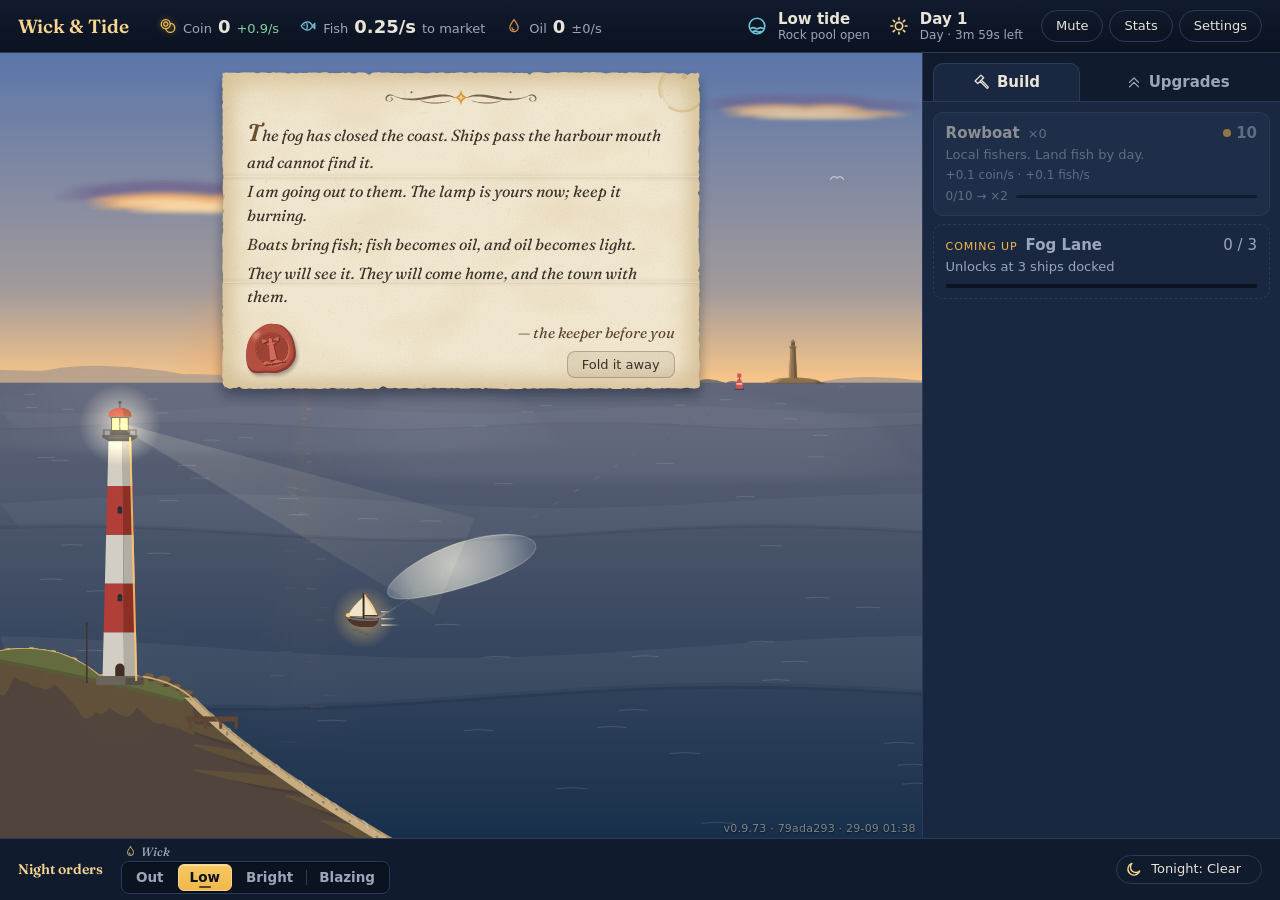
==== commit c8366d99: "Playtest build: fable-plan 79ada293" ====
--- a/index.html
+++ b/index.html
@@ -4,8 +4,8 @@
     <meta charset="UTF-8" />
     <meta name="viewport" content="width=device-width, initial-scale=1.0" />
     <title>Wick &amp; Tide</title>
-    <script type="module" crossorigin src="./assets/index-DkRU-fOg.js"></script>
-    <link rel="stylesheet" crossorigin href="./assets/index-CnbPmjvZ.css">
+    <script type="module" crossorigin src="./assets/index-DHN_jDin.js"></script>
+    <link rel="stylesheet" crossorigin href="./assets/index-BlmLqjWX.css">
   </head>
   <body>
     <div id="app"></div>
--- a/assets/index-BlmLqjWX.css
+++ b/assets/index-BlmLqjWX.css
@@ -0,0 +1 @@
+@font-face{font-family:Fraunces Variable;font-style:normal;font-display:swap;font-weight:100 900;src:url(./fraunces-vietnamese-soft-normal-DSA2Kggd.woff2)format("woff2-variations");unicode-range:U+102-103,U+110-111,U+128-129,U+168-169,U+1A0-1A1,U+1AF-1B0,U+300-301,U+303-304,U+308-309,U+323,U+329,U+1EA0-1EF9,U+20AB}@font-face{font-family:Fraunces Variable;font-style:normal;font-display:swap;font-weight:100 900;src:url(./fraunces-latin-ext-soft-normal-DKHvU-YN.woff2)format("woff2-variations");unicode-range:U+100-2BA,U+2BD-2C5,U+2C7-2CC,U+2CE-2D7,U+2DD-2FF,U+304,U+308,U+329,U+1D00-1DBF,U+1E00-1E9F,U+1EF2-1EFF,U+2020,U+20A0-20AB,U+20AD-20C0,U+2113,U+2C60-2C7F,U+A720-A7FF}@font-face{font-family:Fraunces Variable;font-style:normal;font-display:swap;font-weight:100 900;src:url(./fraunces-latin-soft-normal-C-lS_vzd.woff2)format("woff2-variations");unicode-range:U+??,U+131,U+152-153,U+2BB-2BC,U+2C6,U+2DA,U+2DC,U+304,U+308,U+329,U+2000-206F,U+20AC,U+2122,U+2191,U+2193,U+2212,U+2215,U+FEFF,U+FFFD}@font-face{font-family:Fraunces Variable;font-style:italic;font-display:swap;font-weight:100 900;src:url(./fraunces-vietnamese-soft-italic-CyEZfaGz.woff2)format("woff2-variations");unicode-range:U+102-103,U+110-111,U+128-129,U+168-169,U+1A0-1A1,U+1AF-1B0,U+300-301,U+303-304,U+308-309,U+323,U+329,U+1EA0-1EF9,U+20AB}@font-face{font-family:Fraunces Variable;font-style:italic;font-display:swap;font-weight:100 900;src:url(./fraunces-latin-ext-soft-italic-CFDsOWEG.woff2)format("woff2-variations");unicode-range:U+100-2BA,U+2BD-2C5,U+2C7-2CC,U+2CE-2D7,U+2DD-2FF,U+304,U+308,U+329,U+1D00-1DBF,U+1E00-1E9F,U+1EF2-1EFF,U+2020,U+20A0-20AB,U+20AD-20C0,U+2113,U+2C60-2C7F,U+A720-A7FF}@font-face{font-family:Fraunces Variable;font-style:italic;font-display:swap;font-weight:100 900;src:url(./fraunces-latin-soft-italic-CIOv5diB.woff2)format("woff2-variations");unicode-range:U+??,U+131,U+152-153,U+2BB-2BC,U+2C6,U+2DA,U+2DC,U+304,U+308,U+329,U+2000-206F,U+20AC,U+2122,U+2191,U+2193,U+2212,U+2215,U+FEFF,U+FFFD}:root{--ink:#0b1220;--ink-2:#111b2e;--ink-3:#1a2740;--line:#2a3a58;--text:#e8e4d8;--muted:#9aa6bb;--lamp:#f2b84b;--lamp-soft:#f7d58e;--coin:#f2b84b;--fish:#6fc3d8;--oil:#c98a4a;--good:#7fd3a0;--warn:#ff9b7a;--radius:10px;--serif:"Fraunces Variable", "Iowan Old Style", "Palatino Linotype", Palatino, Georgia, serif;--sans:system-ui, -apple-system, "Segoe UI", Roboto, sans-serif;--lightningcss-light: ;--lightningcss-dark:initial;color-scheme:dark}*{box-sizing:border-box}html{font-variation-settings:"SOFT" 100}html,body{background:var(--ink);height:100%;color:var(--text);font:15px/1.4 var(--sans);margin:0}#app{height:100%}button{font:inherit;color:inherit;cursor:pointer}:focus-visible{outline:2px solid var(--lamp);outline-offset:2px}.layout{--shop-w:clamp(300px, 28vw, 400px);grid-template-columns:minmax(0, 1fr) var(--shop-w);grid-template-rows:auto minmax(0,1fr) auto;grid-template-areas:"hud hud""scene shop""orders orders";height:100%;display:grid}.hud{background:linear-gradient(var(--ink-2), var(--ink));border-bottom:1px solid var(--line);grid-area:hud;align-items:center;gap:18px;min-width:0;padding:10px 18px;display:flex}.brand-box{flex-direction:column;margin-right:12px;line-height:1.15;display:flex}.brand-sub{gap:8px;min-width:0;display:flex}.legacy.hidden{display:none}.mult-of{color:var(--muted);letter-spacing:.04em;text-transform:uppercase;flex:none;margin-right:-2px;font-size:10px;line-height:14px}.legacy{color:var(--lamp);font-variant-numeric:tabular-nums;cursor:help;text-underline-offset:2px;font-size:12px;-webkit-text-decoration:underline dotted #f2b84b80;text-decoration:underline dotted #f2b84b80}.brand{font:600 19px var(--serif);color:var(--lamp-soft);letter-spacing:0;white-space:nowrap;margin:0}.resources{grid-template-columns:repeat(4,minmax(118px,max-content));gap:12px 20px;display:grid}.res.hidden{visibility:hidden}.tide{color:var(--muted);font-variant-numeric:tabular-nums;align-items:center;gap:10px;margin-left:auto;display:flex}.tide .tide-name{color:var(--text);font:600 15px var(--sans)}.tide .tide-note{font-size:12px}.tide-icon{color:var(--fish)}.res{white-space:nowrap;align-items:baseline;gap:6px;min-width:0;display:flex}.res .swatch{flex:none;align-self:center}.res-coin .swatch{color:var(--coin);filter:drop-shadow(0 0 3px #f2b84b73)}.res-fish .swatch{color:var(--fish)}.res-oil .swatch{color:var(--oil)}.res-salt .swatch{color:#d8d2c2}.res .label{color:var(--muted);font-size:13px}.res .value{font-variant-numeric:tabular-nums;font-size:18px;font-weight:650}.res .rate{color:var(--good);font-variant-numeric:tabular-nums;font-size:13px}.res .rate.muted{color:var(--muted)}.res .rate.falling{color:var(--warn)}.clock{color:var(--muted);font-variant-numeric:tabular-nums;align-items:center;gap:10px;display:flex}.clock-text{white-space:nowrap;flex-direction:column;line-height:1.2;display:flex}.clock .day{color:var(--text);font:600 15px var(--sans)}.clock .phase{font-size:12px}.phase-icon{color:var(--lamp-soft)}.phase-icon[data-icon=moon]{color:var(--text)}.hud-actions{gap:6px;display:flex}.hud-btn{border:1px solid var(--line);color:var(--text);background:0 0;border-radius:99px;padding:6px 14px;font-size:13px}.hud-btn:hover{border-color:var(--lamp);color:var(--lamp-soft)}.scene{background:linear-gradient(#1b2d4f,#10213a 55%,#0c1a2c 56%,#081322);grid-area:scene;position:relative;overflow:hidden}.scene-canvas{width:100%;height:100%;display:block;position:absolute;inset:0}.build-tag{z-index:1;-webkit-user-select:none;user-select:none;color:#e8e4d880;text-shadow:0 1px 2px #050912b3;letter-spacing:.02em;white-space:nowrap;background:0 0;border:0;padding:0;font:11px/1.2 system-ui,sans-serif;position:absolute;bottom:3px;right:6px}.build-tag:hover,.build-tag:focus-visible{color:var(--lamp-soft);text-underline-offset:2px;text-decoration:underline}.scene.trailer :is(.build-tag,.whats-new-note){display:none}.whats-new-note{z-index:2;background:#0b1220c7;border:1px solid #f2b84b73;border-radius:99px;align-items:center;font-size:12px;animation:.6s ease-out both wn-in;display:flex;position:absolute;bottom:22px;right:6px}.whats-new-note button{color:var(--lamp-soft);white-space:nowrap;background:0 0;border:0;padding:4px 6px 4px 12px}.whats-new-note .wn-open:hover{text-underline-offset:2px;text-decoration:underline}.whats-new-note .wn-hide{color:var(--muted);padding:4px 10px 4px 4px;font-size:14px;line-height:1}.whats-new-note .wn-hide:hover{color:var(--lamp-soft)}@keyframes wn-in{0%{opacity:0;transform:translateY(6px)}}.reduce-motion .whats-new-note{animation:none}.coast-rule{z-index:2;border:1px solid var(--line);max-width:calc(100% - 292px);color:var(--muted);white-space:nowrap;cursor:help;background:#0b1220b8;border-radius:99px;align-items:center;gap:7px;padding:4px 12px 4px 7px;font-size:13px;transition:opacity .3s;display:flex;position:absolute;top:10px;left:10px}.coast-rule .beacon.coast-glyph{width:15px;height:15px;box-shadow:none;border-width:1px;font-size:9px}.coast-rule-name{color:var(--text,#e8e4d8);font-weight:650}.coast-rule-head{align-items:center;gap:7px;min-width:0;max-width:100%;display:flex}.coast-rule-line{text-overflow:ellipsis;overflow:hidden}.coast-rule-site{text-overflow:ellipsis;max-width:100%;color:var(--lamp-soft);overflow:hidden}.coast-rule.two{border-radius:14px;flex-direction:column;align-items:flex-start;gap:1px;padding:4px 14px 5px 7px}.coast-rule.two .coast-rule-site{border-top:1px solid var(--line);align-self:stretch;margin-top:2px;padding-top:3px;padding-left:22px;font-size:12.5px}.coast-rule-site-label{letter-spacing:.08em;text-transform:uppercase;color:var(--muted);margin-right:7px;font-size:10px;font-weight:650}.coast-rule-site[hidden]{display:none}.scene:has(.coach.show) .coast-rule{opacity:0;pointer-events:none}@media (max-width:1000px){.coast-rule{max-width:calc(100% - 20px)}.scene:has(.toast.show) .coast-rule{opacity:0;pointer-events:none}}.scene.trailer .coast-rule{display:none}.scene:has(.arrival-card:not(.hidden)) .coach{visibility:hidden}.arrival-card{z-index:3;border-radius:var(--radius);border:1px solid var(--line);border-left:3px solid var(--lamp);background:#0b1220eb;width:min(340px,100% - 20px);margin-left:max(-170px,10px - 50%);animation:.6s ease-out both arrival-in;position:absolute;top:46px;left:50%;overflow:hidden;box-shadow:0 10px 28px #0006}.arrival-card.hidden,.scene.trailer .arrival-card{display:none}.scene:has(.letter.show) .arrival-card{display:none}@keyframes arrival-in{0%{opacity:0;transform:translateY(-6px)}}.arrival-art{background-position:50%;background-size:cover;height:110px}.arrival-text{gap:5px;padding:10px 14px 12px;display:grid}.arrival-text p,.arrival-text h3{margin:0}.arrival-kicker{letter-spacing:.08em;text-transform:uppercase;color:var(--lamp-soft);font-size:11px}.arrival-text h3{font-family:var(--serif,serif);color:var(--text);font-size:18px}.arrival-line{color:var(--text);font-size:14px;font-weight:650}.arrival-how{color:var(--text);font-size:13px;line-height:1.4}.arrival-more summary{cursor:pointer;color:var(--muted);font-size:12px}.arrival-more summary:focus-visible{outline:2px solid var(--lamp-soft);outline-offset:2px}.arrival-more .arrival-rule{color:var(--muted);margin-top:4px;font-size:13px;line-height:1.4}.arrival-btn{margin-top:4px;padding:7px}@media (max-height:600px){.arrival-art{height:64px}.arrival-card{top:40px}.arrival-rule,.arrival-how{font-size:12px}}.coach{border-radius:var(--radius);pointer-events:none;border:1px solid #e8e4d814;border-left:3px solid var(--lamp);max-width:min(440px,80%);color:var(--text);text-align:left;opacity:0;background:#0b1220d6;padding:10px 16px 10px 14px;font-size:14px;transition:opacity .4s,transform .4s;position:absolute;top:16px;left:50%;transform:translate(-50%,-8px);box-shadow:0 8px 24px #00000059}.coach.show{opacity:1;transform:translate(-50%)}.scene:has(.toast.show) .coach{opacity:0}.coach.show{transition-delay:.35s,0s}:is(.scene:has(.toast.show) .coach,.scene:has(.letter.show) .coach){transition-duration:.2s;transition-delay:0s}.scene:has(.coach.show) .toast.show{transition-delay:.2s}.coach:before{content:"✦";color:var(--lamp);margin-right:8px}.letter{z-index:4;scrollbar-width:none;box-sizing:border-box;color:#3a3128;width:min(500px,100% - 16px);max-height:calc(100% - 16px);font:italic 16px/1.45 var(--serif);background:0 0/100% 100% no-repeat;flex-direction:column;gap:6px;padding:22px 36px 28px;display:none;position:absolute;top:12px;left:50%;overflow-y:auto;transform:translate(-50%,-8px)}.letter.show{animation:.6s ease-out both letter-in;display:flex}@keyframes letter-in{0%{opacity:0;transform:translate(-50%,-8px)}to{opacity:1;transform:translate(-50%)}}.reduce-motion .letter.show{animation:none;transform:translate(-50%)}.letter-flourish{align-self:center;width:176px;height:21px;margin:0 0 2px;display:block}.letter-flourish svg,.letter-seal svg{width:100%;height:100%;display:block}.letter-line{margin:0}.letter-line:first-of-type:first-letter{color:#6b4e2e;font-size:1.5em;font-weight:600}.letter-foot{justify-content:space-between;align-items:flex-end;gap:12px;margin-top:2px;display:flex}.letter-seal{flex:none;width:66px;height:68px;margin:0 0 -6px -8px;transform:rotate(-9deg)}.letter.show .letter-seal{animation:.5s cubic-bezier(.3,.7,.4,1.2) .45s both seal-press}@keyframes seal-press{0%{opacity:0;transform:rotate(-9deg)scale(1.4)}to{opacity:1;transform:rotate(-9deg)scale(1)}}.reduce-motion .letter.show .letter-seal{animation:none}.letter-foot-end{flex-direction:column;align-items:flex-end;gap:8px;min-width:0;display:flex}.letter-sign{text-align:right;color:#5a4430;margin:0;font-size:15px}.letter-title{font:600 20px var(--serif);color:#3a3128;text-align:center;margin:0 0 4px;font-style:normal}.letter-action{font:600 13px/1.35 var(--sans);color:#3a3128;text-align:center;margin:6px 0 0;font-style:normal}.letter-chain{font:13px/1.3 var(--sans);grid-template-columns:repeat(5,1fr);gap:6px;margin:0;padding:0;list-style:none;display:grid}.chain-step{text-align:center;flex-direction:column;align-items:center;gap:4px;display:flex;position:relative}.chain-step svg{color:#8a5a1c}.chain-step+.chain-step:before{content:"→";color:#8a7a5a;font-style:normal;position:absolute;top:5px;left:-9px}.letter .letter-close{width:auto;font:13px var(--sans);color:#3a3128;background:#6b4e2e1a;border:1px solid #6b4e2e59;border-radius:8px;padding:5px 14px}.letter .letter-close:hover{background:#6b4e2e2e;border-color:#6b4e2e99}.letter .letter-close:focus-visible{outline-offset:2px;outline:2px solid #8a5a1c}.scene:has(.letter.show) .coach{opacity:0}.trailer-game .letter{display:none}.toasts{pointer-events:none;z-index:2;flex-direction:column;gap:8px;width:min(250px,100% - 24px);display:flex;position:absolute;top:12px;right:12px}.toast{border-radius:var(--radius);border:1px solid var(--line);border-left:3px solid var(--lamp);opacity:0;background:#0b1220e6;align-items:center;gap:10px;padding:8px 12px;transition:opacity .35s,transform .35s;display:flex;transform:translate(16px);box-shadow:0 8px 24px #00000059}.toast.show{opacity:1;transform:none}.toast-icon{width:32px;height:32px;color:var(--lamp);background:#f2b84b1f;border:1px solid #f2b84b73;border-radius:50%;flex:none;place-items:center;display:grid}.toast-badge{background:50%/contain no-repeat;flex:none;width:44px;height:44px;margin:-4px -2px -4px -4px}.toast-text{flex-direction:column;min-width:0;font-size:13px;line-height:1.3;display:flex}.toast-kicker{color:var(--lamp-soft);letter-spacing:.08em;text-transform:uppercase;font-size:11px}.toast-text strong{font:600 14px var(--serif);color:var(--text);-webkit-line-clamp:2;-webkit-box-orient:vertical;display:-webkit-box;overflow:hidden}.toast-body{color:var(--muted);-webkit-line-clamp:4;-webkit-box-orient:vertical;font-size:12px;display:-webkit-box;overflow:hidden}.toast-note{-webkit-line-clamp:2;margin-top:2px}@media (max-width:1000px),(max-height:600px){.toasts{gap:6px;width:min(230px,100% - 32px);top:8px;right:10px}.toast{gap:8px;padding:6px 10px}.toast .toast-body{display:none}.toast-icon{width:28px;height:28px}.toast-badge{width:34px;height:34px;margin:-3px -1px -3px -3px}.toast-text strong{font-size:13px}.letter{gap:4px;font-size:15px;line-height:1.4}.letter-flourish{width:150px;height:18px}.letter-seal{width:48px;height:50px}}@media (max-height:440px) and (min-width:900px){.coach{max-width:min(820px,60%);padding:6px 14px;font-size:13px;top:8px}.letter{gap:2px;width:min(820px,60%);padding:14px 30px 22px;font-size:14px;line-height:1.35;top:2px}.letter-flourish{display:none}.letter-seal{width:40px;height:42px;margin:0 0 -4px -6px}.letter-foot-end{flex-direction:row;align-items:center;gap:12px}.letter-sign{font-size:13px}.letter .letter-close{padding:3px 12px;font-size:12px}}.panel{background:var(--ink-2);border-left:1px solid var(--line)}.shop{flex-direction:column;grid-area:shop;min-height:0;display:flex}.tabs{border-bottom:1px solid var(--line);gap:4px;padding:10px 10px 0;display:flex}.tab{border-radius:var(--radius) var(--radius) 0 0;color:var(--muted);background:0 0;border:1px solid #0000;border-bottom:none;flex:1;padding:8px 10px;font-weight:600;position:relative}.tab.active{background:var(--ink-3);border-color:var(--line);color:var(--text)}.tab .icon{vertical-align:-4px;margin-right:6px}.tabs.no-icons .tab .icon{display:none}.tabs.measuring>.tab.tab{flex:none}.badge{background:var(--lamp);color:var(--ink);border-radius:99px;margin-left:6px;padding:0 6px;font-size:12px;display:none}.badge.show{display:inline-block}.buy-mode{background:var(--ink-3);align-items:center;gap:8px;padding:8px 10px 0;display:flex}.buy-mode.hidden{display:none}.buy-mode .seg{flex:1}.buy-mode .seg .buy-mode-option{white-space:nowrap;flex:1;padding:2px 6px 3px}.item{position:relative}.item.bought-many:after{content:attr(data-bought);pointer-events:none;color:var(--lamp);text-shadow:0 1px 2px #0009;font-size:15px;font-weight:700;animation:.9s ease-out forwards bought-many;position:absolute;top:-4px;right:12px}@keyframes bought-many{0%{opacity:1;transform:translateY(0)}to{opacity:0;transform:translateY(-16px)}}.reduce-motion .item.bought-many:after{animation:none}@media (prefers-reduced-motion:reduce){.item.bought-many:after{animation:none}}.shop-list{background:var(--ink-3);flex-direction:column;flex:1;gap:8px;padding:10px;display:flex;overflow-y:auto}.item{text-align:left;border-radius:var(--radius);background:#22324f;border:1px solid #34486c;grid-template-columns:1fr auto;grid-template-areas:"head cost""desc desc";gap:2px 10px;padding:10px 12px;transition:background .12s,border-color .12s,transform 80ms;display:grid}.item:hover:not(.locked){border-color:var(--lamp);background:#2a3d60}.item:active:not(.locked){transform:translateY(1px)}.item.locked{opacity:.55;cursor:default}.item.suggest{border-color:var(--lamp);animation:1.6s ease-in-out infinite suggest}@keyframes suggest{50%{box-shadow:0 0 0 3px #f2b84b59,0 0 18px #f2b84b59}}.item.bought{animation:.45s ease-out bought}@keyframes bought{0%{background:#3b4f6e;transform:scale(1);box-shadow:0 0 0 2px #f2b84bb3,0 0 16px #f2b84b73}30%{transform:scale(1.025)}to{transform:scale(1)}}.item.denied{animation:.6s ease-in-out denied}@keyframes denied{10%{transform:translate(-4px)}25%{transform:translate(3px)}40%{transform:translate(-2px)}50%{transform:none}}.item.denied .cost{animation:.6s ease-out denied-cost}@keyframes denied-cost{0%{color:#ff9b7a}}.reduce-motion .item.bought{border-color:var(--lamp)}.reduce-motion .item.denied .cost{color:#ff9b7a}@media (prefers-reduced-motion:reduce){.item.bought{border-color:var(--lamp)}.item.denied .cost{color:#ff9b7a}}.row-head{grid-area:head;align-items:baseline;gap:8px;display:flex}.item .name{font-weight:650}.item .owned{color:var(--muted);font-variant-numeric:tabular-nums;white-space:nowrap;flex:none;font-size:13px}.item .desc{color:var(--muted);grid-area:desc;font-size:13px}.item .cost{color:var(--coin);font-variant-numeric:tabular-nums;grid-area:cost;font-weight:650}.item .cost:before{content:"";background:var(--coin);vertical-align:1px;border-radius:50%;width:8px;height:8px;margin-right:5px;display:inline-block}.item.locked .cost{color:var(--muted)}.item .milestone{color:var(--muted);font-variant-numeric:tabular-nums;flex-wrap:wrap;grid-column:1/-1;align-items:center;gap:8px;margin-top:3px;font-size:12px;display:flex}.item .milestone.hidden{display:none}.milestone-text{overflow-wrap:anywhere;min-width:0}.milestone-bar{background:var(--ink);border-radius:99px;flex:48px;min-width:48px;height:3px;overflow:hidden}.milestone-fill{background:var(--coin);opacity:.75;height:100%;transition:width .3s;display:block}.milestone.close .milestone-text{color:var(--lamp);font-weight:650}.milestone.done .milestone-bar{display:none}.milestone.done .milestone-text{color:var(--lamp)}.milestone.waiting .milestone-text{color:var(--muted);font-style:italic}.item.milestone-hit{animation:1.4s ease-out milestone-hit}@keyframes milestone-hit{0%{background:#6b5320;border-color:#ffd98a;box-shadow:0 0 0 3px #ffd98ae6,0 0 28px #f2b84bcc}30%{background:#4e4428;box-shadow:0 0 0 2px #ffd98a99,0 0 20px #f2b84b80}}.item.milestone-hit .milestone-text{animation:1.4s ease-out milestone-text}@keyframes milestone-text{0%,40%{color:#ffe3a3}}.reduce-motion .item.milestone-hit{background:#4e4428;border-color:#ffd98a}@media (prefers-reduced-motion:reduce){.item.milestone-hit{background:#4e4428;border-color:#ffd98a}}.item.teaser{border-style:dashed;border-color:var(--line);cursor:default;background:0 0;grid-template-areas:"head cost""desc desc""bar bar"}.item.teaser:hover{border-color:var(--line);background:0 0}.item.teaser .name{color:var(--muted)}.item.teaser .cost{color:var(--muted);font-weight:500}.item.teaser .cost:before{display:none}.teaser-label{letter-spacing:.08em;text-transform:uppercase;color:var(--lamp);font-size:11px}.teaser-bar{background:var(--ink);border-radius:99px;grid-area:bar;height:4px;margin-top:6px;overflow:hidden}.teaser-fill{background:var(--lamp);opacity:.7;height:100%;transition:width .4s;display:block}.item.coast-own{--coast:var(--lamp);border-left:4px solid var(--coast);padding-left:9px}.item.coast-own[data-type=home]{--coast:#7fb7de}.item.coast-own[data-type=fogbound]{--coast:#d9dfdc}.item.coast-own[data-type=strait]{--coast:#f0b45c}.item.coast-own[data-type=reach]{--coast:#9a86d8}.item.coast-own[data-type=frost]{--coast:#c4e8fa}.item.coast-own[data-type=shoals]{--coast:#96c484}.item.coast-own:hover:not(.locked){border-left-color:var(--coast)}.item.teaser.coast-own,.item.teaser.coast-own:hover{border-left:4px solid var(--coast)}.item.teaser.coast-own .teaser-label{color:var(--coast)}.item.teaser.coast-own .teaser-fill{background:var(--coast)}.item.coast-own .coast-tag{letter-spacing:.06em;text-transform:uppercase;color:var(--coast);white-space:nowrap;font-size:11px;font-weight:650}.item.coast-own .coast-tag:after{content:" ·";color:var(--muted);letter-spacing:0}.row-head .beacon.coast-glyph{width:15px;height:15px;box-shadow:none;border-width:1px;align-self:center;font-size:9px}.empty{color:var(--muted);text-align:center;margin:24px 8px;font-style:italic}.orders{background:var(--ink-2);border-top:1px solid var(--line);grid-area:orders;align-items:center;gap:18px;padding:10px 18px;display:flex}.orders-title{font:600 14px var(--serif);color:var(--lamp-soft);white-space:nowrap}.wick{border:1px solid var(--line);color:var(--muted);background:0 0;border-radius:99px;padding:5px 12px}.wick.active{background:var(--lamp);border-color:var(--lamp);color:var(--ink);font-weight:650}.orders{padding-block:6px}.seg-field{flex-direction:column;align-items:flex-start;gap:2px;display:flex}.seg-label{font:italic 500 12px/1.15 var(--serif);color:var(--muted);letter-spacing:.01em;cursor:help;align-items:center;gap:4px;padding-left:3px;display:flex}.seg-label .seg-icon{color:var(--lamp-soft);opacity:.85;flex:none}.seg-auto{border:1px solid var(--line);font:600 10px/1.4 var(--sans);color:var(--muted);border-radius:99px;margin-left:2px;padding:0 5px;font-style:normal}.seg-auto.hidden{display:none}.seg-effect{font:600 11px/1.4 var(--sans);color:var(--lamp-soft);white-space:nowrap;margin-left:4px;font-style:normal}.seg-effect:before{content:"· ";color:var(--muted);font-weight:400}.seg{border:1px solid var(--line);background:#05091273;border-radius:8px;align-items:stretch;gap:2px;padding:2px;display:flex;box-shadow:inset 0 1px 2px #00000059}.seg .seg-opt{color:var(--muted);background:0 0;border:1px solid #0000;border-radius:6px;padding:3px 11px 4px;font-size:13.5px;font-weight:600;line-height:1.35;transition:background .12s,color .12s;position:relative}.seg .seg-opt.hidden{display:none}.seg .seg-opt+.seg-opt:before{content:"";background:var(--line);pointer-events:none;width:1px;position:absolute;top:5px;bottom:5px;left:-2px}.seg .seg-opt[aria-checked=true]:before,.seg .seg-opt[aria-checked=true]+.seg-opt:before{display:none}.seg .seg-opt:hover:not([aria-checked=true]):not([aria-disabled=true]){color:var(--text);background:#e8e4d812}.seg .seg-opt[aria-checked=true]{background:linear-gradient(#f5c863, var(--lamp));color:var(--ink);border-color:#f7d58e;box-shadow:0 1px #00000073,inset 0 1px #fff6d88c}.seg .seg-opt[aria-checked=true]:after{content:"";background:var(--ink);opacity:.7;border-radius:1px;width:12px;height:2px;margin-left:-6px;position:absolute;bottom:2px;left:50%}.seg .seg-opt:focus-visible{outline:2px solid var(--lamp-soft);outline-offset:1px;z-index:1}.seg .seg-opt.advised:not([aria-checked=true]){border-color:var(--lamp);color:var(--lamp-soft);border-style:dashed}.post-group.auto .seg-opt{cursor:default}.post-group.auto .seg-opt:not([aria-checked=true]){opacity:.5}.warn{color:var(--warn);font-size:13px}.warn.calm{color:var(--muted)}.hint{color:var(--muted);margin:0 0 0 auto;font-size:13px}.orders>:is(.orders-title,.forecast){flex-shrink:0}.orders[data-tight="6"]>:is(.orders-title,.forecast){flex-shrink:1}.orders>.hint{min-width:14em}.hint.hidden,.post-group.hidden,.glass-glow.hidden{display:none}.glass-glow{color:var(--good);margin:0 0 8px;font-size:13px}.forecast{border:1px solid var(--line);white-space:nowrap;border-radius:99px;align-items:center;gap:8px;margin-left:auto;padding:4px 12px 4px 8px;font-size:13px;display:flex}.forecast-bonus{color:var(--muted)}.bell{border:1px solid var(--warn);color:var(--warn);white-space:nowrap;background:#ff9b7a1f;border-radius:99px;padding:5px 14px;font-weight:650}.bell:hover{background:#ff9b7a40}.bell.rung{background:var(--warn);color:var(--ink);cursor:default}.bell.hidden{display:none}.bell.idle{border-color:var(--line);color:var(--muted);cursor:help;background:0 0;font-weight:500}.bell.idle:hover{background:#ffffff0a}.bell-short,.orders:is([data-tight="4"],[data-tight="5"],[data-tight="6"]) .bell.idle .bell-text{display:none}.orders:is([data-tight="4"],[data-tight="5"],[data-tight="6"]) .bell.idle .bell-short{display:inline}.bell.waiting:not(.rung){color:#ffd2c2;background:#ff9b7a38;animation:3s ease-in-out infinite bell-call;box-shadow:0 0 0 2px #ff9b7a8c,0 0 14px #ff9b7a73}@keyframes bell-call{50%{background:#ff9b7a57;box-shadow:0 0 0 4px #ff9b7a40,0 0 24px #ff9b7ab3}}.coast-chip{border:1px solid var(--line);color:var(--muted);white-space:nowrap;text-overflow:ellipsis;cursor:help;border-radius:99px;flex:none;margin-left:auto;padding:5px 12px;font-size:13px;overflow:hidden}.coast-chip.hidden{display:none}.coast-chip:not(.hidden)+.forecast{margin-left:0}.coast-chip.on{color:#d9ecff;background:#7fb4e629;border-color:#7fb4e6;font-weight:650;animation:3s ease-in-out infinite chip-call;box-shadow:0 0 0 2px #7fb4e666,0 0 12px #7fb4e659}@keyframes chip-call{50%{background:#7fb4e642;box-shadow:0 0 0 4px #7fb4e633,0 0 22px #7fb4e699}}.forecast.beside-chip .forecast-text{display:none}.forecast.beside-chip .forecast-short{display:inline}.chip-short,.orders:is([data-tight="3"],[data-tight="4"],[data-tight="5"],[data-tight="6"]) .coast-chip .chip-text{display:none}.orders:is([data-tight="3"],[data-tight="4"],[data-tight="5"],[data-tight="6"]) .coast-chip .chip-short{display:inline}.orders:is([data-tight="3"],[data-tight="4"],[data-tight="5"],[data-tight="6"]) .coast-chip{max-width:190px}.post-group.nudge .seg-opt.advised:not([aria-checked=true]){animation:3s ease-in-out infinite post-call;box-shadow:0 0 0 2px #f0be5a73,0 0 12px #f0be5a66}@keyframes post-call{50%{box-shadow:0 0 0 3px #f0be5a40,0 0 20px #f0be5aa6}}.forecast[data-weather=storm]{border-color:var(--warn)}.forecast-bonus.matched{color:var(--good);font-weight:650}.weather-icon{color:var(--lamp-soft)}.forecast[data-weather=fog] .weather-icon{color:#c9d3e2}.forecast[data-weather=calm] .weather-icon{color:#8fc7e8}.forecast[data-weather=storm] .weather-icon{color:var(--warn)}@media (max-height:600px){.modal.light{padding:14px 24px}.modal.light h2{font-size:21px}}.backdrop{z-index:10;background:#050912b8;place-items:center;display:grid;position:fixed;inset:0}.modal{overscroll-behavior:contain;border:1px solid var(--line);background:linear-gradient(#1c2a45,#141f35);border-radius:14px;width:min(420px,92vw);max-height:96vh;padding:24px 28px;overflow-y:auto;box-shadow:0 20px 60px #00000080}.modal h2{font:600 24px var(--serif);color:var(--lamp-soft);margin:0 0 6px}.modal .lead{color:var(--muted);margin:0 0 14px}.log{gap:6px;margin:0 0 12px;display:grid}.log-line{border-bottom:1px dashed var(--line);justify-content:space-between;padding-bottom:4px;display:flex}.log dt{color:var(--muted)}.log dd{font-variant-numeric:tabular-nums;margin:0;font-weight:650}.modal .note{color:var(--muted);margin:0 0 16px;font-size:12px}.primary{border-radius:var(--radius);background:var(--lamp);width:100%;color:var(--ink);border:none;padding:10px;font-weight:700}.primary:hover{background:var(--lamp-soft)}.reduce-motion *{transition:none!important;animation:none!important}@media (prefers-reduced-motion:reduce){*{transition:none!important;animation:none!important}}@media (max-width:1180px){.hud{gap:14px;padding:8px 14px}.brand-box{margin-right:0}.resources{grid-template-columns:repeat(4,auto);gap:14px}.res-fish .rate,.tide .tide-note{display:none}.hud-btn{padding:5px 10px}}@media (max-width:1000px){.brand,.orders-title,.res .label,.clock .phase{display:none}.hud-actions{gap:4px}.hud-btn{padding:4px 9px;font-size:12px}}@media (max-height:800px){.item-gen.known:not(.coast-own) .desc{display:none}}@media (max-height:600px),(max-width:1000px){.item-gen:not(.coast-own) .desc,.item-up .desc{display:none}.item.coast-own .desc{-webkit-line-clamp:3;-webkit-box-orient:vertical;font-size:12px;display:-webkit-box;overflow:hidden}.item{padding:7px 10px}.item.coast-own{padding-left:7px}.shop-list{gap:6px;padding:8px}}@media (max-width:760px){.layout{grid-template:"hud""scene"40vh"shop"minmax(0,1fr)"orders"/1fr}.hud{flex-wrap:wrap;gap:10px 16px}.resources{grid-template-columns:repeat(2,auto)}.tide{margin-left:0}.orders{flex-wrap:wrap}.hint{margin-left:0}.brand,.orders-title,.res .label,.clock .phase{display:revert}}.tab.hidden{display:none}.shelf{flex-direction:column;gap:8px;display:flex}.shelf h3{font:600 16px var(--serif);color:var(--lamp-soft);margin:0}.shelf .shelf-title{color:var(--muted);letter-spacing:.04em;text-transform:uppercase;font-size:14px;font-family:var(--sans);margin:10px 2px 0}.bottle-card{border-radius:var(--radius);background:radial-gradient(circle at 85% 0,#6fc3d82e,#0000 60%),#22324f;border:1px solid #34486c;flex-direction:column;gap:6px;padding:12px 14px;display:flex}.bottle-head{color:var(--muted);justify-content:space-between;align-items:baseline;font-size:13px;display:flex}.bottle-head .glass{color:var(--fish)}.glass-count{color:#bfe9f3;font-variant-numeric:tabular-nums;font-size:18px;font-weight:700}.bottle-lead,.bottle-next{color:var(--muted);margin:0;font-size:13px}.bottle-next:empty{display:none}.bottle-btn{margin-top:4px}.primary:disabled{background:var(--line);color:var(--muted);cursor:default}.item .glass-cost{color:#9fdcec}.item .glass-cost:before{background:#9fdcec;border-radius:2px;transform:rotate(45deg)}.item-perk.locked .glass-cost{color:var(--muted)}.item-perk:has(.perk-live){grid-template-areas:"head cost""desc desc""live live"}.item-perk .perk-live{color:var(--text);grid-area:live;margin-top:2px;font-size:12px}.bottles{flex-wrap:wrap;gap:8px;display:flex}.bottles .empty{text-align:left;margin:8px 4px}.bottle{width:88px;color:var(--muted);text-align:center;flex-direction:column;align-items:center;gap:4px;font-size:12px;display:flex}.bottle-glass{background:linear-gradient(#bfe9f340,#6fc3d81f);border:1px solid #bfe9f380;border-radius:16px 8px 8px 16px;width:70px;height:34px;position:relative}.bottle-glass:after{content:"";background:#a9744a;border-radius:2px;width:9px;height:10px;position:absolute;top:11px;right:-9px}.bottle-ship{border-bottom:13px solid #f3ead6;border-left:7px solid #0000;border-right:7px solid #0000;width:0;height:0;position:absolute;top:8px;left:38px}.bottle-ship:after{content:"";background:#7a4f36;border-radius:0 0 6px 6px;width:24px;height:5px;position:absolute;top:13px;left:-12px}.bottle-glass .bottle-mark{width:16px;height:16px;box-shadow:none;border-width:1px;margin-top:-8px;font-size:9px;position:absolute;top:50%;left:4px}.bottle-glass .bottle-seal{z-index:1;background:radial-gradient(circle at 40% 35%,#d8664c,#9c3624 70%);border-radius:50%;width:13px;height:13px;position:absolute;top:7px;right:-14px;box-shadow:0 1px 2px #00000073}.bottle.sealed .bottle-label{color:var(--lamp-soft)}.bottle[data-type=home] .bottle-glass{border-color:#7fb7decc}.bottle[data-type=fogbound] .bottle-glass{border-color:#d9dfdccc}.bottle[data-type=strait] .bottle-glass{border-color:#f0b45ccc}.bottle[data-type=reach] .bottle-glass{border-color:#9a86d8d9}.bottle[data-type=frost] .bottle-glass{border-color:#c4e8fae6}.bottle[data-type=shoals] .bottle-glass{border-color:#96c484d9}.secondary{border-radius:var(--radius);border:1px solid var(--line);color:var(--text);background:0 0;padding:10px;font-weight:600}.secondary:hover{border-color:var(--muted)}.modal.wide{width:min(880px,94vw);max-height:94vh;padding:18px 24px;overflow-y:auto}.modal.wide .log{gap:2px;font-size:13px}.modal.wide .primary{padding:8px}.stats-cols{grid-template-columns:1fr 1fr;gap:24px;display:grid}.stats-bests{margin-top:6px}.stats-bests .log-line{align-items:baseline;gap:12px}.stats-bests .log-line dt{flex:none}.stats-bests .log-line dd{text-align:right}.modal.wide .stats-bests .log{grid-template-columns:1fr 1fr;column-gap:24px;display:grid}.modal h3{font:600 16px var(--serif);color:var(--lamp-soft);margin:6px 0 8px}.ach-title{margin-top:4px}.ach-grid{grid-template-columns:repeat(4,1fr);gap:6px;margin:0 0 16px;padding:0;list-style:none;display:grid}.ach{border:1px solid var(--line);border-radius:var(--radius);opacity:.55;align-items:center;gap:8px;padding:6px 8px;display:flex}.ach.on{opacity:1;border-color:#f2b84b80}.ach-badge{background:50%/contain no-repeat;flex:none;width:48px;height:48px;margin:-4px -2px -4px -3px}@media (max-width:1000px),(max-height:600px){.ach-badge{width:40px;height:40px;margin:-3px -1px -3px -3px}}.sr-only{clip:rect(0 0 0 0);white-space:nowrap;border:0;width:1px;height:1px;margin:-1px;padding:0;position:absolute;overflow:hidden}.ach-text{min-width:0;color:var(--muted);flex-direction:column;font-size:11px;line-height:1.25;display:flex}.ach-text strong{color:var(--text);font-size:12.5px}@media (max-width:760px){.stats-cols,.modal.wide .stats-bests .log{grid-template-columns:1fr}.ach-grid{grid-template-columns:1fr 1fr}}.modal.settings{overscroll-behavior:contain;width:min(460px,94vw);max-height:94vh;overflow-y:auto}.set-about{color:var(--muted);margin:0 0 8px;font-size:11px}.set-about-row{justify-content:space-between;align-items:baseline;gap:10px;margin:0 0 8px;display:flex}.set-about-row .set-about{margin:0}.set-about-row .link-btn{white-space:nowrap;font-size:12px}.set-footer{z-index:1;background:#141f35;margin:0 0 -24px;padding:10px 0 24px;position:sticky;bottom:-24px;box-shadow:0 -10px 12px -8px #05091299}.set-row{border-bottom:1px dashed var(--line);justify-content:space-between;align-items:center;gap:12px;padding:6px 0;display:flex}.set-row label{color:var(--muted)}.set-row input[type=range]{width:180px;accent-color:var(--lamp)}.set-row input[type=checkbox]{width:18px;height:18px;accent-color:var(--lamp)}.set-row select{appearance:none;min-width:0;max-width:62%;font:inherit;color:#e8e2d2;cursor:pointer;text-overflow:ellipsis;background:#16203a url("data:image/svg+xml,%3Csvg xmlns='http://www.w3.org/2000/svg' width='10' height='6' viewBox='0 0 10 6'%3E%3Cpath d='M1 1l4 4 4-4' fill='none' stroke='%239AA3B5' stroke-width='1.5' stroke-linecap='round' stroke-linejoin='round'/%3E%3C/svg%3E") right 10px center no-repeat;border:1px solid #26324f;border-radius:8px;padding:5px 30px 5px 10px;font-size:14px;transition:border-color .15s}.set-row select:hover{border-color:#9aa3b5}.set-row select:focus-visible{outline-offset:1px;border-color:#f2c14e;outline:2px solid #f2c14e}.set-row select option{color:#e8e2d2;background:#16203a}.save-box{width:100%;color:var(--text);background:var(--ink);border:1px solid var(--line);resize:vertical;word-break:break-all;border-radius:8px;margin:4px 0 8px;padding:8px;font:12px/1.3 ui-monospace,Consolas,monospace}.save-box[hidden]{display:none}.link-btn{color:#9aa3b5;text-underline-offset:3px;background:0 0;border:0;padding:2px 0;font-size:13px;-webkit-text-decoration:underline #9aa3b573;text-decoration:underline #9aa3b573}.link-btn:hover{color:#e8e2d2}.save-toggle{margin-top:8px;display:block}.set-status{min-height:1.3em;color:var(--good);margin:6px 0 10px;font-size:13px}.set-danger{justify-content:space-between;align-items:center;gap:10px;margin-bottom:14px;display:flex}.link-btn.danger{text-align:left;color:#e07a5fbf;flex:none;text-decoration-color:#e07a5f66}.link-btn.danger:hover{color:#e07a5f}.link-btn.danger.armed{color:#e07a5f;font-weight:700;text-decoration-color:#e07a5f}.set-danger .secondary{flex:none;margin-left:auto}@media (max-height:440px) and (min-width:900px){.modal.settings{grid-template-columns:.9fr 1.5fr 1fr;align-items:start;column-gap:28px;width:min(1100px,96vw);max-height:96vh;padding:8px 20px 10px;display:grid}.modal.settings h2{grid-column:1/-1;margin:0;font-size:18px}.modal.settings h3{margin:2px 0;font-size:14px}.modal.settings .set-row{padding:3px 0}.modal.settings .set-row button{white-space:nowrap;padding-top:4px;padding-bottom:4px}.modal.settings .save-box{resize:none;height:44px;margin:2px 0 4px}.modal.settings .set-status{min-height:0;margin:2px 0}.modal.settings .set-danger{margin-bottom:0}.modal.settings .modal-actions{gap:6px}.modal.settings .set-row input[type=range]{width:150px}.modal.settings .set-row label{white-space:nowrap}.modal.settings{grid-template-rows:auto auto 1fr}.modal.settings>.set-group{grid-row:2/4}.modal.settings>.set-group:nth-child(2){grid-column:1;align-self:start}.modal.settings>.set-group:nth-child(3){grid-column:2}.modal.settings>.set-group:nth-child(4){grid-area:2/3}.modal.settings>.set-footer{box-shadow:none;background:0 0;grid-area:3/3;align-self:end;margin:6px 0 0;padding:0;position:static}.modal.settings .set-footer .primary{padding:7px}}@media (min-height:441px) and (max-height:640px) and (min-width:900px){.modal.settings{grid-template:"title title""sound save""display save""display done"1fr/1fr 1fr;align-items:start;column-gap:28px;width:min(860px,94vw);padding-top:16px;padding-bottom:16px;display:grid}.modal.settings h2{grid-area:title;margin:0 0 4px}.modal.settings>.set-group:nth-child(2){grid-area:sound}.modal.settings>.set-group:nth-child(3){grid-area:display}.modal.settings>.set-group:nth-child(4){grid-area:save}.modal.settings>.set-footer{box-shadow:none;background:0 0;grid-area:done;align-self:end;margin:0;padding:0;position:static}.modal.settings .save-box{resize:none;height:64px}.modal.settings .set-danger{margin-bottom:0}}.modal-actions{grid-template-columns:1fr 1fr;gap:10px;display:grid}.perk-list{flex-direction:column;gap:8px;display:flex}.tab{white-space:nowrap;padding:8px 6px}.modal.chart{width:min(640px,94vw);max-height:94vh;overflow-y:auto}.modal.chart .note{margin-bottom:10px}.modal.chart .modal-actions{grid-template-columns:1fr;margin-top:14px}.modal.chart:has(.chart-offers.three){width:min(860px,94vw)}.chart-offers.three{grid-template-columns:repeat(3,1fr)}@media (max-width:700px){.chart-offers.three{grid-template-columns:1fr}}.chart-offers{grid-template-columns:1fr 1fr;gap:12px;display:grid}.chart-card{text-align:left;color:var(--text);border:1px solid var(--line);border-radius:var(--radius);cursor:pointer;background:#ffffff0a;flex-direction:column;gap:6px;padding:10px;display:flex}.chart-card:hover,.chart-card:focus-visible{border-color:var(--lamp);background:#ffd68c14}.chart-name{font:600 17px var(--serif);color:var(--lamp-soft)}.chart-rule{color:var(--muted);flex:1;font-size:12.5px;line-height:1.4}.chart-sail{border-radius:var(--radius);background:var(--lamp);color:var(--ink);text-align:center;margin-top:4px;padding:7px;font-weight:700}.chart-card:hover .chart-sail{background:var(--lamp-soft)}.chart-card{position:relative}.chart-pill{background:var(--lamp);max-width:calc(100% - 32px);color:var(--ink);white-space:nowrap;text-overflow:ellipsis;border-radius:99px;padding:2px 9px;font-size:12px;font-weight:700;position:absolute;top:16px;left:16px;overflow:hidden;box-shadow:0 1px 4px #00000059}.chart-view{background:#f1e7d0 50%/100% 100% no-repeat;border:1px solid #00000059;border-radius:8px;flex:none;height:86px;display:block;position:relative;overflow:hidden;box-shadow:0 2px 6px #0000004d}@media (max-width:560px){.chart-offers{grid-template-columns:1fr}}.keepsake-help{color:var(--muted);margin:2px 2px 8px;font-size:12px}.keepsake-list{grid-template-columns:1fr 1fr;gap:8px;display:grid}.keepsake{border:1px solid var(--line);border-radius:var(--radius);background:#ffffff0a;grid-template-columns:38px minmax(0,1fr);align-content:start;gap:3px 8px;padding:8px 10px 8px 6px;display:grid}.keepsake[hidden]{display:none}.keepsake .row-head{display:contents}.keepsake .name{grid-area:1/2;align-self:center;font-weight:650}.keepsake .owned{color:var(--muted);white-space:nowrap;grid-area:2/1;place-self:start center;font-size:11px}.keepsake .desc{color:var(--muted);grid-area:2/2;font-size:12px}.keepsake.none{opacity:.55}.keepsake-icon{background:50%/contain no-repeat;grid-area:1/1;align-self:start;width:38px;height:38px;margin-top:-2px}.keepsake.none .keepsake-icon{filter:saturate(.4)}@media (max-width:1000px),(max-height:600px){.keepsake{grid-template-columns:30px minmax(0,1fr)}.keepsake-icon{width:30px;height:30px}}.chart-mastery{font:italic 12px var(--serif);color:var(--muted)}.chart-job{color:var(--lamp-soft);font-size:12px;font-weight:600}.chart-job:before{content:"";vertical-align:0;background:#c0503a;border-radius:50%;width:8px;height:8px;margin-right:6px;display:inline-block}.chart-mastery.read{color:var(--lamp-soft)}.chart-mastery.ahead{font:600 12px var(--serif);color:var(--lamp-soft);font-style:normal}.modal .keepsake-note{color:var(--good)}.modal .pace-note{color:var(--lamp-soft);margin:-6px 0 12px;font-size:13px}.book-section.hidden{display:none}.shelf .book-title{align-items:baseline;gap:8px;display:flex}.shelf .book-title>span:first-child{flex:1}.book-count{text-transform:none;letter-spacing:0;font-variant-numeric:tabular-nums;font-size:12px}.visitor-book{color:#3a3128;background:0 0/100% 100% no-repeat;grid-template-columns:repeat(2,minmax(0,1fr));gap:0 34px;padding:14px 20px 26px;display:grid}.book-page{overflow-wrap:anywhere;border-bottom:1px solid #6b4e2e33;flex-direction:column;gap:2px;padding:7px 2px 8px;display:flex}.book-page:nth-last-child(-n+2){border-bottom:0}.book-page .row-head{align-items:center;gap:6px;display:flex}.book-page .name{color:#6f604b;font:italic 14px/1.25 var(--serif);flex:1}.book-page .desc{color:#6f604b;padding-left:24px;font-size:12px;line-height:1.35}.book-page.seen .name{color:#3a3128;font-style:normal;font-weight:650}.book-page.seen .desc{color:#4a6639}.book-ship{clip-path:polygon(0 45%,45% 45%,45% 0,55% 0,55% 45%,100% 45%,85% 100%,12% 100%);background:#6f604b59;flex:none;width:18px;height:10px}.book-page.seen .book-ship{background:#b4503f}.book-page .hidden{display:none}.page-rules{flex-direction:column;gap:3px;margin-top:1px;display:flex}.pick-lead{font:italic 11.5px/1.3 var(--serif);color:#8b5a2b}.page-rule{text-align:left;color:#3a3128;cursor:pointer;background:#fffbee73;border:1px solid #6b4e2e52;border-radius:4px;align-items:flex-start;gap:6px;width:100%;margin:0;padding:3px 6px 4px;font-family:inherit;font-size:12px;font-weight:400;line-height:1.3;display:flex}.page-rule:hover:not(:disabled):not(.page-kept){background:#fff5dce6;border-color:#b4503fb3}.page-rule:focus-visible{outline-offset:1px;outline:2px solid #b4503f}.page-rule:disabled{cursor:default}.rule-mark{box-sizing:border-box;border:1.5px solid #6b4e2e8c;border-radius:50%;flex:none;width:11px;height:11px;margin-top:2px}.rule-body{min-width:0}.rule-tag{font:italic 11px/1 var(--serif);color:#8b5a2b;white-space:nowrap;margin-left:5px}.rule-gain{color:#5c4f36;margin-top:1px;font-size:11px;font-style:italic;font-weight:600;line-height:1.25;display:block}.page-rule.current .rule-mark{background:radial-gradient(circle,#4a6639 0 2.5px,#0000 3px);border-color:#4a6639}.page-rule.armed{background:#b4503f21;border-color:#b4503f}.page-rule.armed .rule-mark{background:#b4503f;border-color:#b4503f}.page-rule.armed .rule-tag{white-space:normal;color:#9a3a2a;margin:3px 0 0;font-weight:650;line-height:1.25;display:block}.page-rule.kept{color:#2f4524;background:#4a66391f;border-color:#4a663999}.page-rule.kept .rule-mark{clip-path:polygon(14% 52%,30% 36%,43% 50%,74% 16%,90% 32%,43% 82%);background:#4a6639;border:0;border-radius:0;width:12px;height:12px}.page-rule.kept .rule-tag{color:#4a6639}.page-rule.other{color:#8d8272;background:0 0;border:1px dashed #6b4e2e40}.page-rule.other .rule-mark{border-color:#6b4e2e40}.book-section{container-type:inline-size}@container (width<=460px){.visitor-book{grid-template-columns:minmax(0,1fr);padding:12px 18px 24px 24px}.book-page{padding:6px 0 7px}.book-page:nth-last-child(2){border-bottom:1px solid #6b4e2e33}.page-rules{gap:4px}}.book-page.to-pick .name:after{content:"";vertical-align:middle;background:#b4503f;border-radius:50%;width:6px;height:6px;margin:0 0 2px 6px;display:inline-block}.anchor-btn{border:1px solid var(--lamp);color:var(--lamp-soft);white-space:nowrap;background:#ffd68c1f;border-radius:99px;padding:5px 14px;font-weight:650}.anchor-btn:hover{background:#ffd68c40}.anchor-btn.hidden{display:none}.bond-btn{color:#efe8d4;white-space:nowrap;background:#e9e2ce1f;border:1px solid #d9d2bf;border-radius:99px;padding:5px 14px;font-weight:650}.bond-btn:not(.bonded):not([aria-disabled=true]):hover{background:#e9e2ce3d}.bond-btn[aria-disabled=true]:not(.bonded){opacity:.55}.bond-btn.bonded{cursor:default;opacity:.85;background:0 0;border-style:dashed}.bond-btn.hidden{display:none}.sail-btn{color:#f3e3dc;white-space:nowrap;background:#d6786824;border:1px solid #e8b4a8;border-radius:99px;padding:5px 14px;font-weight:650}.sail-btn:not(.given):not([aria-disabled=true]):hover{background:#d6786847}.sail-btn.given{cursor:default;opacity:.85;background:0 0;border-style:dashed}.sail-btn.hidden{display:none}.stand-btn{color:#dcecf3;white-space:nowrap;background:#68aad624;border:1px solid #a8d4e8;border-radius:99px;padding:5px 14px;font-weight:650}.stand-btn:not(.given):not([aria-disabled=true]):hover{background:#68aad647}.stand-btn.given{cursor:default;opacity:.85;background:0 0;border-style:dashed}.stand-btn.hidden{display:none}.convoy-btn{white-space:nowrap;color:#0d1a2b;background:linear-gradient(#9cc2df,#7ea7c7);border:1px solid #b4d3ea;border-radius:99px;padding:5px 14px;font-weight:700;box-shadow:0 2px #00000059,0 0 12px #8fb7d640}.convoy-btn.hidden{display:none}.convoy-btn:not(.at-sea):hover{background:linear-gradient(#b4d3ea,#8fb7d6)}.convoy-btn.fresh:not(.at-sea){animation:.9s ease-in-out 2 convoy-call}@keyframes convoy-call{50%{box-shadow:0 2px #00000059,0 0 0 4px #8fb7d673,0 0 22px #8fb7d699}}.convoy-btn.at-sea{color:#d8e8f4;box-shadow:none;cursor:default;opacity:.85;background:0 0;border:1px dashed #8fb7d6;font-weight:650}.modal .visitor-note{color:var(--lamp-soft);margin:0 0 14px;font-size:14px;font-style:italic}.modal .log-story{color:var(--lamp-soft);font-family:var(--serif);margin:-4px 0 14px;font-size:16px;font-style:italic;line-height:1.4}.modal .log-ready{color:var(--lamp);margin:0 0 12px;font-weight:600}.backdrop.log-backdrop{background:#05091280}.modal .anchor-note{color:var(--lamp-soft);margin:0 0 14px;font-size:14px}.great-light{font:italic 13px/1.45 var(--serif);color:var(--muted);align-items:flex-start;gap:10px;margin:14px 2px 4px;display:flex}.great-light-icon{clip-path:polygon(30% 0,70% 0,70% 12%,85% 16%,100% 100%,0 100%,15% 16%,30% 12%);background:#45506a;flex:none;width:10px;height:30px;margin-top:2px}.great-light-card{flex-direction:column;gap:8px;display:flex}.great-light-card .great-light{margin-top:0}.part-list{flex-direction:column;gap:6px;display:flex}.part-list.hidden{display:none}.item-part{grid-template-areas:"head head""desc desc""cost cost"}.item-part .part-cost{margin-top:2px;font-size:13px}.item-part .part-cost:empty,.item-part .part-cost:before{display:none}.item-part.locked .part-cost{color:var(--muted)}.item-part.built{opacity:.7;border-color:#6b5a33}.item-part.built .owned{color:var(--lamp-soft)}.item-part.built{padding-top:6px;padding-bottom:6px}.item-part.built .desc{display:none}.chain-card{border-radius:var(--radius);background:radial-gradient(circle at 15% 0,#ffc45c24,#0000 60%),#1f2c46;border:1px solid #34486c;flex-direction:column;gap:8px;padding:12px 14px;display:flex}.chain-card.hidden,.chain-btn.hidden{display:none}.chain-progress{color:var(--lamp-soft);letter-spacing:.01em;margin:0 0 6px;font-size:13px;font-weight:600}.chain-text{color:var(--muted);gap:3px;font-size:13px;display:grid}.chain-text p{margin:0}.chain-text .line-gain{color:var(--text);font-weight:600}.chain-text .line-pair{color:var(--lamp-soft)}.chain-more summary,.chart-more summary{cursor:pointer;color:var(--muted);font-size:12px}.chain-more summary:focus-visible,.chart-more summary:focus-visible{outline:2px solid var(--lamp-soft);outline-offset:2px}.chain-more-body{gap:3px;margin-top:4px;display:grid}.chain-text .line-site,.modal .site-note{color:#b9d3f0;border-left:2px solid #5f82b5;padding-left:7px}.modal .site-note{margin:8px 0 0;font-size:13px}.modal .eye-unlock,.modal .chart-unlock{color:var(--lamp-soft);margin-top:10px}.chain-row{align-items:center;padding:4px 6px;display:flex}.beacon{background:#2a3550;border:2px solid #4a5d80;border-radius:50%;flex:none;width:16px;height:16px}.beacon.lit{background:#ffc45c;border-color:#ffe2a3;box-shadow:0 0 10px 3px #ffc45c8c}.beacon.lit[data-type=home]{background:#7fb7de}.beacon.lit[data-type=fogbound]{background:#d9dfdc}.beacon.lit[data-type=strait]{background:#f0b45c}.beacon.lit[data-type=reach]{background:#9a86d8}.beacon.lit[data-type=frost]{background:#c4e8fa}.beacon.lit[data-type=shoals]{background:#96c484}.beacon.next:not(.lit){border-style:dashed;border-color:#8fb0dc}.beacon.big{width:28px;height:28px;margin:0 auto 10px;font-size:15px;display:grid}.beacon{font:800 10px/1 var(--sans);color:#16203a;place-items:center;display:inline-grid}.beacon[data-glyph]:after{content:attr(data-glyph)}.modal .note.warn{color:var(--lamp-soft)}.chain-link{border-top:2px dashed #4a5d80;flex:1;height:0;margin:0 3px}.chain-link.repeat{border-top:2px solid #6b7ea3}.chain-link.lit{border-top:2px solid #ffd98a;box-shadow:0 0 6px 1px #ffc45c99}.pairs-title{font:600 12px var(--sans);color:var(--muted);letter-spacing:.04em;text-transform:uppercase;margin:6px 0 0}.pair-list{flex-direction:column;gap:4px;display:flex}.pair-list[hidden]{display:none}.pairs-toggle{all:unset;cursor:pointer;font:inherit;color:inherit;letter-spacing:inherit;text-transform:inherit;border-radius:4px;align-items:center;gap:6px;display:inline-flex}.pairs-toggle:hover{color:var(--text)}.pairs-toggle:focus-visible{outline:2px solid var(--lamp);outline-offset:2px}.pairs-caret{border-top:4px solid #0000;border-bottom:4px solid #0000;border-left:5px solid;width:0;height:0;transition:transform .15s}.pairs-toggle[aria-expanded=true] .pairs-caret{transform:rotate(90deg)}.pairs-count{color:var(--lamp-soft)}.chain-extra{flex-direction:column;gap:6px;display:flex}.chain-extra.hidden{display:none}.pair-help{color:var(--muted);margin:0 0 2px;font-size:12px}.glyph-legend{color:var(--muted);margin:0 0 4px;font-size:12px}.glyph-legend .legend-item:not(:first-of-type):before{content:" · "}.glyph-legend .legend-item[hidden],.pair[hidden],.pair-source[hidden]{display:none}.pair-source{gap:inherit;display:inline-flex}.pair-source:not([hidden])~.pair-source:not([hidden]):before{content:"/";color:var(--muted);margin:0 2px;font-size:11px}.glyph-legend .beacon{width:13px;height:13px;box-shadow:none;vertical-align:-2px;border-width:1px;font-size:8px}.chart .next-threshold{color:var(--text);font-size:1.1em}.pair{grid-template-columns:60px auto auto 1fr;align-items:center;gap:0 8px;font-size:12px;display:grid}.pair-art{background:50%/contain no-repeat;grid-row:1/3;align-self:start;width:60px;height:39px;margin-top:1px}.pair:not(.lit) .pair-art{filter:grayscale()contrast(1.25)brightness(1.2);opacity:.5}@media (max-width:1000px),(max-height:600px){.pair{grid-template-columns:48px auto auto 1fr}.pair-art{width:48px;height:31px}}.pair .name{color:var(--lamp-soft);white-space:nowrap;font-weight:650}.pair:not(.lit) .name{color:var(--muted);font-weight:600}.pair:not(.lit) .desc{color:#8793a8}.pair .desc{color:var(--muted);grid-column:2/5}.pair-icon{gap:2px;display:flex}.pair-icon .beacon{width:13px;height:13px;box-shadow:none;border-width:1px;font-size:8px}.pair:not(.lit) .pair-icon .beacon{filter:saturate(.2);border-color:#0000}.ending{z-index:8;background:radial-gradient(ellipse 40% 50% at calc(50% + clamp(0px, 100% - 592px, var(--shop-w,0px)) / 2) 64%, #0509128c, #0509124d 60%, #05091200), linear-gradient(#05091200 35%, #0509128c 70%, #050912b3);cursor:default;justify-content:center;align-items:flex-end;padding:0 16px 6%;display:flex;position:absolute;inset:0}.layout>:is(.hud,.shop,.orders)>*{transition:opacity 1.5s}.layout:has(>.scene.ending-open)>:is(.shop,.orders)>*{opacity:.12;pointer-events:none}.layout:has(>.scene.ending-open)>.hud>:not(.hud-actions){opacity:.15}@media (max-width:760px){.layout{--shop-w:0px}}.ending-roll{margin-left:clamp(0px, 100% - 560px, var(--shop-w,0px));text-align:center;text-shadow:0 1px 8px #000c;flex-direction:column;align-items:center;gap:6px;max-width:560px;display:flex}.ending h2{font:600 34px var(--serif);color:var(--lamp-soft);letter-spacing:.04em;margin:0 0 4px}.ending-lead{font:italic 18px/1.4 var(--serif);color:#f3ead6;margin:4px 0}.ending-credit{letter-spacing:.02em;color:var(--muted);margin:0;font-size:12px}.ending-credit+.ending-credit{margin-top:-3px}.ending-thanks{margin-bottom:6px}.ending-recap{font:italic 14px/1.45 var(--serif);color:#e6dcc4;margin:0 0 6px}.ending-letter{font:italic 16px/1.45 var(--serif);color:#e6dcc4;margin:4px 0 0}.ending-sign{font:italic 14px var(--serif);color:#e6dcc4;text-shadow:0 1px 6px #000000f2,0 0 2px #000c;margin:0 0 8px}.ending-keep{width:auto;margin-top:12px;padding:10px 28px}.ending:focus{outline:none}.ending-skip{letter-spacing:.02em;color:var(--muted);text-shadow:0 1px 4px #000000e6;pointer-events:none;opacity:0;margin:0;font-size:12px;animation:1.2s 1.5s forwards ending-skip-in;position:absolute;bottom:12px;right:16px}@keyframes ending-skip-in{to{opacity:.85}}.ending:is(.shown,.rolled) .ending-skip{opacity:0;transition:opacity .4s;animation:none}.reduce-motion .ending-skip{display:none}@media (prefers-reduced-motion:reduce){.ending-skip{display:none}}.scene-canvas{transform-origin:80% 40%;transition:transform 1.2s ease-in-out}.scene.ending-open .scene-canvas{transition:transform 10s cubic-bezier(.45,0,.3,1);transform:scale(1.1)}.reduce-motion .scene.ending-open .scene-canvas{transform:none}@media (prefers-reduced-motion:reduce){.scene.ending-open .scene-canvas{transform:none}}.ending-line{opacity:0;animation:1.8s forwards ending-in}.ending.shown .ending-line,.reduce-motion .ending-line{opacity:1;animation:none}@keyframes ending-in{0%{opacity:0;transform:translateY(6px)}to{opacity:1;transform:none}}.great-light-card.lit .great-light{color:var(--lamp-soft)}.great-light-card .light-great{margin-top:2px}.great-light-card .light-note{margin:0 2px}.great-light-card .part-rules{color:var(--lamp-soft);margin:0 2px;font-size:12.5px;line-height:1.4}.great-light-card .light-great.hidden,.great-light-card .light-note.hidden,.great-light-card .part-rules.hidden{display:none}.tab-progress{background:#9aa6bb40;border-radius:2px;height:3px;position:absolute;bottom:3px;left:10px;right:10px;overflow:hidden}.tab-progress.hidden{display:none}.tab-progress-fill{background:var(--lamp);width:0;height:100%;transition:width .4s;display:block}.tab.coach-tab{color:var(--lamp-soft);box-shadow:0 0 0 2px var(--lamp) inset;animation:1.6s ease-in-out infinite coach-pulse}@keyframes coach-pulse{50%{box-shadow:inset 0 0 0 2px #f2b84b59}}.goal-row{cursor:pointer;text-align:left;border-color:#f2b84b73;width:100%}.item.teaser.goal-row{grid-template-areas:"head cost""bar bar""step step""chain chain""job job"}.goal-row .teaser-bar{position:relative}.goal-step{color:var(--lamp-soft);grid-area:step;margin-top:5px;font-size:12px}.goal-step.hidden{display:none}.goal-step:before{content:"";vertical-align:-1px;background:#e9edf58c;width:2px;height:11px;margin-right:7px;display:inline-block;box-shadow:0 0 0 2px #e9edf514}.goal-step.wind:before{background:var(--lamp-soft);box-shadow:0 0 0 2px #f2b84b26}.goal-row .teaser-bar{margin-top:4px}.goal-row:hover{border-color:var(--lamp)}.goal-row.ready{border-style:solid;border-color:var(--lamp)}.goal-row.ready .cost{color:var(--lamp-soft);font-weight:700}.goal-row .teaser-label,.goal-row .cost{white-space:nowrap}.goal-chain{color:var(--muted);grid-area:chain;margin-top:5px;font-size:12px}.goal-chain.hidden{display:none}.goal-chain.ready{color:var(--lamp-soft);font-weight:600}.goal-job{color:var(--text);grid-area:job;margin-top:5px;font-size:12px}.goal-job:before{content:"";vertical-align:0;border:1.5px solid #c0503a;border-radius:50%;width:8px;height:8px;margin-right:6px;display:inline-block}.goal-job.done{color:var(--lamp-soft);font-weight:600}.goal-job.done:before{background:#c0503a}.goal-job.sealing{animation:1.6s ease-out job-done}.goal-job.sealing:before{animation:.6s cubic-bezier(.3,1.6,.5,1) job-seal}@keyframes job-done{0%,30%{color:#ffe3a3;text-shadow:0 0 10px #f2b84b99}}@keyframes job-seal{0%{opacity:0;transform:scale(2.2)}}.reduce-motion .goal-job.sealing,.reduce-motion .goal-job.sealing:before{animation:none}@media (prefers-reduced-motion:reduce){.goal-job.sealing,.goal-job.sealing:before{animation:none}}.goal-job.hidden{display:none}.goal-row .row-head{flex-wrap:wrap;row-gap:0;min-width:0}.modal.wide .modal-actions{grid-template-columns:repeat(auto-fit,minmax(0,1fr));margin-top:14px}.beacon-note{color:var(--muted);margin:2px 0 8px;font-size:13px}.beacon-head{color:var(--lamp-soft);font-size:15px;display:block}@media (max-height:600px){.chart-view{height:56px}}.scene.trailer{cursor:none;height:100%}.trailer-black{z-index:9;opacity:0;pointer-events:none;background:#03060c;position:absolute;inset:0}.trailer-caption{z-index:7;font:italic 500 clamp(22px, 3.1vw, 46px)/1.25 var(--serif);color:#f7ecd4;text-align:center;letter-spacing:.01em;text-shadow:0 2px 14px #000000d9,0 0 2px #000000e6;opacity:0;margin:0;transition:opacity .9s,transform .9s;position:absolute;top:12%;left:5%;right:5%;transform:translateY(8px)}.trailer-caption.shown{opacity:1;transform:none}.trailer-title{z-index:8;text-align:center;text-shadow:0 2px 18px #000000e6;opacity:0;background:radial-gradient(at 50% 48%,#03060c8c,#03060c26 60%,#03060c00 80%);flex-direction:column;justify-content:center;align-items:center;gap:.4em;transition:opacity 1.4s;display:flex;position:absolute;inset:0}.trailer-title.shown{opacity:1}.trailer-title h1{font:600 clamp(48px, 7.5vw, 132px)/1 var(--serif);color:var(--lamp-soft);letter-spacing:.04em;margin:0}.trailer-tagline{font:italic clamp(20px, 2.4vw, 40px)/1.3 var(--serif);color:#f3ead6;margin:0}.trailer-wishlist{border:1px solid var(--lamp);font:600 clamp(15px, 1.4vw, 24px)/1.3 var(--sans);color:var(--lamp-soft);letter-spacing:.06em;text-transform:uppercase;border-radius:999px;margin:.8em 0 0;padding:.35em 1.1em}.scene.trailer.clean .trailer-caption{display:none}.trailer-game{position:absolute;inset:0}.scene.trailer.game-shot>.scene-canvas{visibility:hidden}.scene.trailer.game-shot>.trailer-caption{top:16%;right:calc(clamp(300px,28vw,400px) + 2%)}.trailer-game .coach{display:none}.trailer-idle{font:clamp(15px, 1.5vw, 26px)/1.3 var(--serif);color:#e6dcc6;margin:0}.demo-badge{border:1px solid var(--lamp);color:var(--lamp-soft);letter-spacing:.08em;text-transform:uppercase;border-radius:99px;align-self:center;padding:3px 9px;font-size:11px;font-weight:700}.modal.demo-end{width:min(480px,92vw);max-height:94vh;overflow-y:auto}.modal.demo-end p{margin:0 0 12px;line-height:1.45}.modal.demo-end .demo-kicker{letter-spacing:.12em;text-transform:uppercase;color:var(--muted);margin:0 0 2px;font-size:11px}.modal.demo-end .demo-wishlist{color:var(--lamp-soft);font-weight:650}.modal.demo-end .set-status{min-height:1.2em;color:var(--good);margin:0 0 8px;font-size:12px}.hud>*{min-width:0}.hud-actions,.res .value,.res .rate,.res .swatch,.tide-icon,.phase-icon{flex:none}.res .label{max-width:5.5em}.res .label,.tide .tide-name,.tide .tide-note,.clock .day,.clock .phase,.brand,.legacy{text-overflow:ellipsis;white-space:nowrap;min-width:0;overflow:hidden}.tide>div,.clock-text,.brand-box{min-width:0}.tabs .tab{text-overflow:ellipsis;white-space:nowrap;flex:auto;min-width:0;overflow:hidden}.item{overflow-wrap:anywhere;grid-template-columns:minmax(0,1fr) auto}.orders>*{min-width:0}.orders-title{text-overflow:ellipsis;flex:0 auto;overflow:hidden}.wick-group,.wick-group .label,.wick,.seg-field,.seg-label,.seg-opt{white-space:nowrap;flex:none}.goal-row .teaser-label{white-space:normal;overflow-wrap:normal;max-width:100%}.goal-row .name{overflow-wrap:normal;max-width:100%}.goal-row .cost{white-space:normal;text-align:right;max-width:11em}.forecast{min-width:0;overflow:hidden}.forecast-text,.forecast-bonus{text-overflow:ellipsis;overflow:hidden}.forecast :is(.weather-icon,.forecast-short){flex:none}.keepsake-list{grid-template-columns:repeat(2,minmax(0,1fr))}.shelf p,.keepsake,.modal p{overflow-wrap:anywhere}@media (min-width:761px){.resources{gap:12px 20px;display:flex}.hud>.resources,.hud>.brand-box,.res{flex:none}.res-fish .rate{text-overflow:ellipsis;max-width:7em;overflow:hidden}.hud>.tide,.hud>.clock{flex:0 auto;min-width:3.5em}}.hud.measuring>*{flex:none}.hud.measuring>.tide{margin-left:0}.hud[data-tight="1"] :is(.tide-note,.phase),.hud[data-tight="2"] :is(.tide-note,.phase),.hud[data-tight="3"] :is(.tide-note,.phase,.mult-of),.hud[data-tight="4"] :is(.tide-note,.phase,.mult-of,.res .label),.hud[data-tight="5"] :is(.tide-note,.phase,.mult-of,.res .label,.res-fish .rate),.hud[data-tight="6"] :is(.tide-note,.phase,.mult-of,.res .label,.res-fish .rate){display:none}.hud:is([data-tight="2"],[data-tight="3"],[data-tight="4"],[data-tight="5"]) .resources{gap:12px}.hud:is([data-tight="5"],[data-tight="6"]) .res .swatch{width:14px;height:14px}.hud:is([data-tight="5"],[data-tight="6"]) .res{gap:4px}.hud[data-tight="6"] .resources{gap:12px 14px}.item.teaser.goal-row{grid-template-columns:minmax(0,1fr) minmax(0,max-content)}.forecast-bonus{flex:0 auto;min-width:0}@media (max-width:1000px){.wick{padding:5px 8px}.seg .seg-opt{padding-inline:8px}.orders{gap:12px;padding:5px 12px}}.clockwork-btn{white-space:nowrap}.clockwork-btn .cw-icon{vertical-align:-3px;margin-right:5px}.clockwork-btn .cw-short{display:none}.orders:is([data-tight="2"],[data-tight="3"],[data-tight="4"],[data-tight="5"],[data-tight="6"]) .clockwork-btn .cw-short{display:inline}.orders>:is(.bell,.anchor-btn,.bond-btn,.sail-btn,.stand-btn,.convoy-btn,.clockwork-btn,.flare-btn){white-space:nowrap;flex:none}.orders.measuring>:is(.forecast,.coast-chip,.orders-title),.orders.measuring .forecast>*{flex:none}.orders[data-tight="1"] .orders-title,.orders[data-tight="2"] :is(.orders-title,.cw-text),.orders[data-tight="3"] :is(.orders-title,.cw-text,.forecast-text),.orders:is([data-tight="4"],[data-tight="5"],[data-tight="6"]) :is(.orders-title,.cw-text,.forecast-text),.orders:is([data-tight="4"],[data-tight="6"]) .forecast-bonus,.orders:is([data-tight="3"],[data-tight="4"],[data-tight="5"],[data-tight="6"])>.hint,.forecast-short{display:none}.orders:is([data-tight="4"],[data-tight="5"],[data-tight="6"]) .forecast-short{display:inline}.orders:is([data-tight="2"],[data-tight="3"],[data-tight="4"],[data-tight="5"],[data-tight="6"]) .clockwork-btn{padding-inline:10px}.orders:is([data-tight="4"],[data-tight="5"],[data-tight="6"]){gap:12px}.orders:is([data-tight="4"],[data-tight="5"],[data-tight="6"]) .forecast{padding-inline:8px 10px}.orders:is([data-tight="5"],[data-tight="6"]){flex-wrap:wrap;row-gap:6px}@media (max-height:440px) and (min-width:900px){.seg-field{flex-direction:row;align-items:center;gap:6px}.orders[data-tight="2"] .seg-label,.orders[data-tight="3"] .seg-label,.orders:is([data-tight="4"],[data-tight="5"],[data-tight="6"]) .seg-label{display:none}}.item .gain{color:var(--good);font-variant-numeric:tabular-nums;grid-column:1/-1;font-size:12px}.item .gain.hidden{display:none}.item .gain.big{color:var(--lamp);font-weight:650}.item.locked .gain{color:var(--muted)}.item.locked .gain.big{color:var(--lamp)}.item .gain.status,.item.locked .gain.status{color:var(--coast,var(--muted))}.res.has-panel{cursor:pointer;border-radius:6px;margin:-2px -6px;padding:2px 6px;transition:background .12s}.res.has-panel:hover,.res.has-panel[aria-expanded=true]{background:#ffffff0f}.income-panel{z-index:6;background:var(--ink-2);border:1px solid var(--line);border-radius:var(--radius);width:min(340px,100vw - 16px);max-height:calc(100vh - 80px);padding:10px 14px 12px;position:fixed;overflow-y:auto;box-shadow:0 10px 30px #00000073}.income-panel.hidden{display:none}.income-panel[data-res=coin]{border-top:3px solid var(--coin)}.income-panel[data-res=fish]{border-top:3px solid var(--fish)}.income-panel[data-res=oil]{border-top:3px solid var(--oil)}.income-title{font:600 16px var(--serif);color:var(--lamp-soft);margin:0 0 4px}.income-line{grid-template-columns:1fr auto;gap:0 12px;padding:2px 0;font-size:13px;display:grid}.income-value{font-variant-numeric:tabular-nums;text-align:right;font-weight:650}.income-detail{color:var(--muted);grid-column:1/-1;font-size:12px}.income-line.head{color:var(--muted);text-transform:uppercase;letter-spacing:.06em;margin-top:8px;font-size:11px}.income-line.factor{color:var(--muted);padding-left:14px;font-size:12px}.income-line.factor .income-value{font-weight:400}.income-line.factor.sub{letter-spacing:.06em;text-transform:uppercase;color:var(--lamp-soft);padding-top:4px;font-size:11px}.income-line.total{border-top:1px solid var(--line);margin-top:3px;padding-top:5px;font-weight:650}.income-line.note{color:var(--muted);grid-template-columns:1fr;font-size:12px}.income-line.note+.income-line.note{padding-top:0}.income-line.has-factors{cursor:pointer;border-radius:4px;position:relative}.income-line.has-factors:hover .income-label{color:var(--lamp-soft)}.income-line.has-factors:focus-visible{outline:1px solid var(--lamp-soft);outline-offset:1px}.income-chev{width:10px;color:var(--muted);text-align:center;font-size:10px;line-height:17px;position:absolute;top:2px;left:-12px}.income-chev:before{content:"▾"}.income-line.closed .income-chev:before{content:"▸"}.income-line.note.has-factors .income-chev{line-height:16px}.income-line.factor.folded{display:none}@media (max-height:600px){.income-line.intro{display:none}.income-line.intro+.income-line.head{margin-top:2px}}.ship-tip{z-index:4;pointer-events:none;border:1px solid var(--lamp);border-radius:var(--radius);max-width:280px;color:var(--text);opacity:0;background:#0b1220e6;padding:8px 12px;font-size:13px;line-height:1.35;transition:opacity .15s;position:absolute;top:0;left:0;box-shadow:0 8px 24px #00000059}.ship-tip.show{opacity:1}.ship-tip-title{color:var(--lamp);margin-bottom:2px;font-size:14px;display:block}.ship-tip p{margin:2px 0 0}.dev-tests-btn{border-style:dashed}@media (max-width:1600px){.hud .dev-tests-btn{padding:6px 9px}.hud .dev-badge{display:none}}.dev-badge{color:var(--lamp-soft);opacity:.85;font-size:11px}.dev-tests{z-index:30;border:1px dashed var(--lamp);border-radius:var(--radius);background:#0b1220eb;width:250px;padding:10px 12px;font-size:13px;position:absolute;top:10px;left:10px}.dev-tests[hidden]{display:none}.dev-tests h4{color:var(--muted);text-transform:uppercase;letter-spacing:.06em;margin:8px 0 4px;font-size:12px;font-weight:600}.dev-head{justify-content:space-between;align-items:center;display:flex}.dev-close{background:0 0;border:0;padding:0 4px;font-size:18px;line-height:1}.dev-row{flex-wrap:wrap;gap:4px;display:flex}.dev-choice{border:1px solid var(--line);background:var(--ink-2);border-radius:6px;min-width:34px;padding:3px 8px;font-size:12px}.dev-choice[aria-checked=true]{border-color:var(--lamp);background:var(--ink-3);color:var(--lamp-soft)}.dev-note,.dev-foot{color:var(--muted);margin:4px 0 0;font-size:11px}.dev-slider{align-items:center;gap:6px;margin-top:6px;font-size:12px;display:flex}.dev-slider input{flex:1}.dev-feedback{left:auto;right:10px}.dev-kinds{margin-top:6px}.modal.whats-new{flex-direction:column;width:min(560px,94vw);max-height:90vh;display:flex}.modal.whats-new .wn-list{overscroll-behavior:contain;margin:0 -8px 14px 0;padding-right:8px;overflow-y:auto}.wn-entry{border-left:2px solid var(--line);margin-bottom:10px;padding:2px 0 6px 12px}.wn-entry.fresh{border-left-color:var(--lamp)}.wn-entry h3{align-items:baseline;gap:10px;margin:0 0 4px;display:flex}.wn-entry .wn-date{color:var(--muted);font:12px system-ui,sans-serif}.wn-entry .wn-new{color:var(--lamp-soft);letter-spacing:.06em;text-transform:uppercase;background:#f2b84b2e;border-radius:99px;padding:1px 8px;font:600 11px system-ui,sans-serif}.wn-entry ul{margin:0;padding-left:18px;font-size:14px;line-height:1.45}.wn-entry li{margin-bottom:3px}.wn-entry:not(.fresh) ul{color:#c9cfdb}.modal .has-tip{cursor:help}.modal .has-tip:after{content:" ⓘ";color:var(--muted);font-size:.85em}.item.bell-row{cursor:default;border-color:#d8a93a73;grid-template-areas:"head cost""desc desc""fan fan"}.item.bell-row:hover{background:#22324f;border-color:#d8a93ab3}.item.bell-row:active{transform:none}.bell-row .bell-where{color:var(--lamp-soft);font-size:12.5px;font-weight:600}.bell-row .bell-fan{grid-area:fan;justify-content:space-between;margin-top:6px}.bell-row .seg .seg-opt.bell-lane{flex:1;min-height:24px;padding:2px 0}.bell-row .bell-lane:after,.seg .seg-opt.bell-lane:before,.seg .seg-opt.bell-lane+.seg-opt:before{display:none}.bell-lane{background-position:50%;background-repeat:no-repeat;background-image:radial-gradient(circle, var(--muted) 0 2.5px, transparent 3px)!important}.seg .seg-opt.bell-lane[aria-checked=true]{background-image:linear-gradient(#f5c863, var(--lamp))!important}.seg .seg-opt.bell-lane[aria-checked=true]:after{content:"";opacity:1;background:var(--ink);clip-path:polygon(50% 0,72% 8%,80% 40%,100% 85%,100% 100%,0 100%,0 85%,20% 40%,28% 8%);border-radius:6px 6px 2px 2px;width:12px;height:13px;margin:-7px 0 0 -6px;display:block;top:50%;bottom:auto;left:50%}.item.bell-row.unhung{border-color:var(--lamp);animation:1.6s ease-in-out infinite suggest}@media (prefers-reduced-motion:reduce){.item.bell-row.unhung{animation:none}}.reduce-motion .item.bell-row.unhung{animation:none}.bell-row .desc.hidden,.brand-sub.hidden{display:none}.brand-sub.has-panel{cursor:pointer}.income-line.missing{opacity:.5;font-style:italic}.page-rule.page-kept{cursor:default}.page-rule.page-kept .rule-tag{white-space:normal}.page-rule.page-kept.current{background:0 0;border-style:dashed}.book-page.to-pick{background:#b4503f14;border-radius:0 3px 3px 0;margin:0 -6px;padding-left:8px;padding-right:6px;box-shadow:inset 3px 0 #b4503f}.book-page.to-pick .page-rule.page-kept.current{border-color:#b4503f8c}.book-page.to-pick .page-rule.page-kept .rule-tag{color:#9a3a2a;font-style:normal;font-weight:650}.book-page.to-pick .name:after{width:8px;height:8px}.study-view{flex-direction:column;gap:8px;display:flex}.study-lead{font-family:var(--serif);color:var(--muted);margin:0;font-size:13px;font-style:italic}.study-lead.hidden,.study-stake.hidden,.flare-btn.hidden,.wick.hidden,.study-kept.hidden,.study-buy.hidden{display:none}.study-tree{border-radius:var(--radius);border:1px solid var(--line);background:radial-gradient(at 50% 6%,#f2b84b24,#0000 55%),#0a101e59;grid-template-rows:repeat(5,1fr);grid-template-columns:repeat(3,1fr);height:290px;padding:0;display:grid;position:relative}.study-links{pointer-events:none;width:100%;height:100%;position:absolute;inset:0}.study-links line{stroke:#34486c;stroke-width:2px;stroke-dasharray:3 4}.study-links line.open{stroke:#8a6a45;stroke-dasharray:none}.study-links line.lit{stroke:var(--lamp);stroke-width:3px;stroke-dasharray:none;filter:drop-shadow(0 0 3px #f2b84b99)}.study-root,.study-node{color:var(--muted);font:inherit;background:0 0;border:0;flex-direction:column;justify-content:flex-start;align-items:center;min-width:0;margin:0;padding:0;display:flex;position:relative}.node-dot{--size:30px;width:var(--size);height:var(--size);margin-top:calc(23.2px - var(--size) / 2);color:#6d7f9f;font:600 12px var(--serif);font-variant-numeric:lining-nums;background:#152036;border:2px solid #3d5178;border-radius:50%;flex:none;place-items:center;transition:background .3s,border-color .3s,box-shadow .3s;display:grid}.node-name{text-align:center;text-overflow:ellipsis;white-space:nowrap;max-width:100%;margin-top:2px;padding:0 3px;font-size:12px;line-height:1.15;overflow:hidden}.study-root .node-dot{--size:34px;border-color:var(--lamp);color:var(--lamp-soft);background:#3a2c14;box-shadow:0 0 14px #f2b84b73}.study-root .node-name{color:var(--lamp-soft);font-family:var(--serif);font-style:italic}.study-node{cursor:pointer}.study-node.closed .node-dot{color:#53658a;background:#15203699;border-style:dashed}.study-node.closed .node-name{opacity:.7}.study-node.open .node-dot{border-color:var(--oil);color:var(--oil)}.study-node.open .node-name{color:var(--text)}.study-node.ready .node-dot{color:#ffd9a8;background:#3b2a17;animation:1.8s ease-in-out infinite study-pulse}.study-node.done .node-dot{border-color:var(--lamp);background:radial-gradient(circle at 40% 35%, #ffe8b0, var(--lamp) 60%, #b07a22);color:#2a1a05;box-shadow:0 0 12px #f2b84b8c}.study-node.done .node-name{color:var(--lamp-soft)}.study-links line.kept{stroke:#9fdcec;stroke-opacity:.7;stroke-dasharray:none}.study-node.carried .node-dot{background:radial-gradient(circle at 40% 35%,#e3f6fb,#9fdcec 60%,#4f8ea0);border-color:#9fdcec;box-shadow:0 0 10px #9fdcec80}.study-node.carried .node-name{color:#9fdcec}.study-node.kept .node-dot{outline-offset:2px;outline:2px solid #9fdcec8c}.study-node.selected .node-name{color:var(--text);text-underline-offset:3px;text-decoration:underline;-webkit-text-decoration-color:var(--oil);text-decoration-color:var(--oil);font-weight:650}.study-node.selected .node-dot{transform:scale(1.12)}.study-node:focus-visible{outline:none}.study-node:focus-visible .node-dot{box-shadow:0 0 0 3px var(--ink), 0 0 0 5px var(--focus,#9fdcec)}@keyframes study-pulse{0%,to{border-color:var(--oil);box-shadow:0 0 #c98a4a00}50%{border-color:#ffc27a;box-shadow:0 0 10px 3px #c98a4a8c}}.reduce-motion .study-node.ready .node-dot{animation:none;box-shadow:0 0 10px 2px #c98a4a80}.study-groups{display:flex}.study-groups .seg{flex:1}.study-groups .seg-opt{flex:1;padding:2px 8px 3px;font-size:13px}.study-groups .seg-opt.study-ready:after{content:"";background:var(--oil);border-radius:50%;width:6px;height:6px;position:absolute;top:4px;right:6px}.study-tree.hidden,.study-town.hidden,.node-need.hidden,.node-gain.hidden,.node-last.hidden{display:none}.study-town.study-choices{grid-template-columns:1fr auto 1fr}.study-or{font:italic 12px var(--serif);color:var(--muted);align-self:center;padding:0 6px}.study-node.forgone{opacity:.45}.study-town{border-radius:var(--radius);border:1px solid var(--line);background:radial-gradient(at 50% 0,#c98a4a1f,#0000 60%),#0a101e59;grid-template-rows:auto;grid-template-columns:repeat(4,1fr);grid-auto-rows:minmax(76px,auto);align-content:start;gap:4px 0;padding:8px 0 6px;display:grid}.study-town-lead{font-family:var(--serif);color:var(--muted);text-align:center;grid-column:1/-1;margin:0 12px 6px;font-size:12px;font-style:italic}.town-node .node-dot{margin-top:4px}.study-town-page{grid-template-rows:auto minmax(76px,auto) auto}.study-mastery-lead{margin:4px 12px 2px}.town-node .node-name{white-space:normal}.node-need{white-space:normal;text-wrap:balance;letter-spacing:-.1px;text-align:center;color:#8ea0c0;font-variant-numeric:tabular-nums;max-width:100%;padding:0 2px;font-size:10px;line-height:1.2}.node-gain{text-align:center;color:#d8c89a;max-width:100%;padding:0 2px;font-size:11px;font-style:italic;line-height:1.2}.node-last{color:#e8d9a8;background:#e8d9a81f;border-radius:6px;padding:0 5px;font-size:10px;line-height:1.4}.study-card{border-radius:var(--radius);background:var(--card,#1d2a44);border:1px solid var(--line);z-index:2;flex-direction:column;gap:4px;padding:10px 12px;display:flex;position:sticky;bottom:0;box-shadow:0 -8px 14px -6px #060a14bf}.study-card-name{font:600 15px var(--serif);color:var(--text);margin:0}.study-card-rule{color:var(--text);margin:0;font-size:13px}.study-line{font-family:var(--serif);color:#b9b2a0;margin:0;font-size:12px;font-style:italic}.study-kept{color:#9fdcec;align-items:center;gap:5px;margin:0;font-size:12px;display:inline-flex}.study-card-foot{flex-wrap:wrap;justify-content:space-between;align-items:center;gap:8px;margin-top:4px;display:flex}.study-card-oil{color:var(--muted);font-variant-numeric:tabular-nums;margin:0;font-size:12px}.study-card-oil.short{color:#e0a86a}.study-buy{border:1px solid var(--oil);color:var(--muted);white-space:nowrap;background:0 0;border-radius:99px;flex:none;padding:5px 14px;font-size:13px;font-weight:650}.study-buy.ready{background:linear-gradient(#e7b27a, var(--oil));color:#2a1a05;box-shadow:0 0 10px #c98a4a73}.study-buy[aria-disabled=true]{opacity:.65;cursor:default}.study-stake{color:#b4d3ea;background:0 0;border:1px solid #b4d3ea;border-radius:99px;align-self:flex-start;padding:4px 12px;font-size:12px}.study-stake[aria-pressed=true]{background:#b4d3ea29}.study-foot{text-align:center;font-family:var(--serif);color:var(--muted);margin:2px 0 0;font-size:12px;font-style:italic}.tab.study-ready:after{content:"";background:var(--oil);border-radius:50%;width:6px;height:6px;position:absolute;top:6px;right:6px}@media (max-height:760px){.study-tree{height:260px}.node-dot{margin-top:calc(20.8px - var(--size) / 2)}}@media (max-height:600px){.study-tree{height:220px}.study-town{grid-auto-rows:minmax(64px,auto)}.study-town-page{grid-template-rows:auto minmax(64px,auto) auto}.node-dot{--size:24px;margin-top:calc(17.6px - var(--size) / 2);font-size:11px}.study-root .node-dot{--size:26px}.node-name{font-size:10px}.study-lead,.study-foot{display:none}}.flare-btn{border:1px solid var(--lamp);color:var(--muted);white-space:nowrap;background:0 0;border-radius:99px;padding:5px 14px;font-weight:650}.flare-btn.ready{color:#2a1a05;background:linear-gradient(#ffe2a0,#f2b84b);box-shadow:0 0 12px #f2b84b73}.flare-btn[aria-disabled=true]{opacity:.6;cursor:default}.chart-forecast{color:var(--muted);font-size:12px}.page-picks{border-radius:var(--radius);color:#3a3128;background:#ece0c4;border:1px solid #6b4e2e73;flex-direction:column;gap:4px;padding:10px 14px 12px;display:flex}.page-picks.hidden,.page-picks.off{display:none}.page-picks-title{font:600 14px var(--serif);color:#3a3128;margin:0}.page-picks-lead{font:italic 12px/1.35 var(--serif);color:#6f604b;margin:0 0 2px}.page-picks-list{grid-template-columns:repeat(auto-fill,minmax(260px,1fr));column-gap:18px;display:grid}.page-picks .book-page{border-bottom:1px solid #6b4e2e33}.page-picks .book-page:last-child{border-bottom:0}.page-picks .book-page.to-pick .name:after,.page-picks .book-page.hidden{display:none}.book-section .page-picks{margin:4px 0 10px}
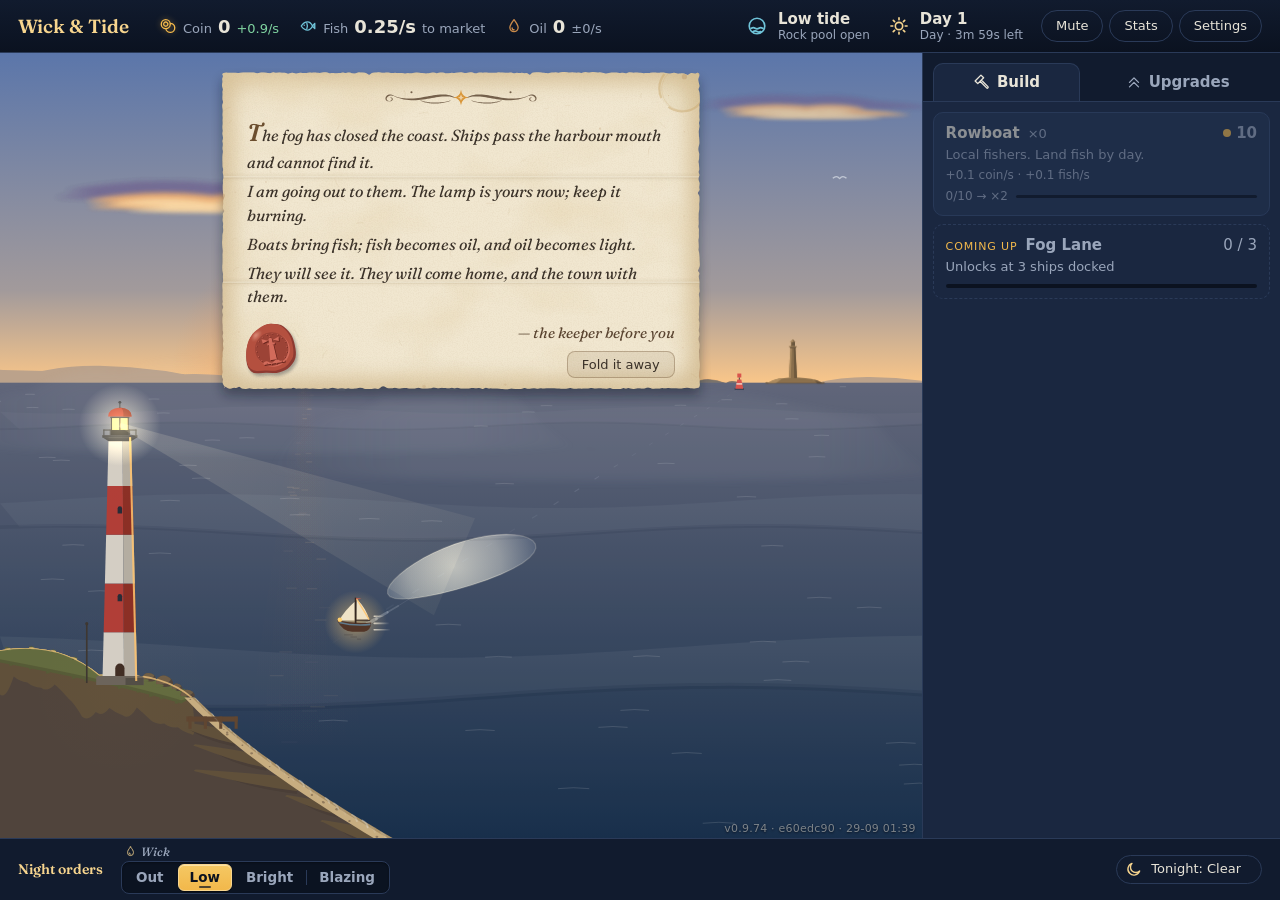
==== commit 1ab4647d: "Playtest build: fable-plan e60edc90" ====
--- a/index.html
+++ b/index.html
@@ -4,8 +4,8 @@
     <meta charset="UTF-8" />
     <meta name="viewport" content="width=device-width, initial-scale=1.0" />
     <title>Wick &amp; Tide</title>
-    <script type="module" crossorigin src="./assets/index-DHN_jDin.js"></script>
-    <link rel="stylesheet" crossorigin href="./assets/index-BlmLqjWX.css">
+    <script type="module" crossorigin src="./assets/index-BKRFlVh8.js"></script>
+    <link rel="stylesheet" crossorigin href="./assets/index-7Gw0rN2f.css">
   </head>
   <body>
     <div id="app"></div>
--- a/assets/index-7Gw0rN2f.css
+++ b/assets/index-7Gw0rN2f.css
@@ -0,0 +1 @@
+@font-face{font-family:Fraunces Variable;font-style:normal;font-display:swap;font-weight:100 900;src:url(./fraunces-vietnamese-soft-normal-DSA2Kggd.woff2)format("woff2-variations");unicode-range:U+102-103,U+110-111,U+128-129,U+168-169,U+1A0-1A1,U+1AF-1B0,U+300-301,U+303-304,U+308-309,U+323,U+329,U+1EA0-1EF9,U+20AB}@font-face{font-family:Fraunces Variable;font-style:normal;font-display:swap;font-weight:100 900;src:url(./fraunces-latin-ext-soft-normal-DKHvU-YN.woff2)format("woff2-variations");unicode-range:U+100-2BA,U+2BD-2C5,U+2C7-2CC,U+2CE-2D7,U+2DD-2FF,U+304,U+308,U+329,U+1D00-1DBF,U+1E00-1E9F,U+1EF2-1EFF,U+2020,U+20A0-20AB,U+20AD-20C0,U+2113,U+2C60-2C7F,U+A720-A7FF}@font-face{font-family:Fraunces Variable;font-style:normal;font-display:swap;font-weight:100 900;src:url(./fraunces-latin-soft-normal-C-lS_vzd.woff2)format("woff2-variations");unicode-range:U+??,U+131,U+152-153,U+2BB-2BC,U+2C6,U+2DA,U+2DC,U+304,U+308,U+329,U+2000-206F,U+20AC,U+2122,U+2191,U+2193,U+2212,U+2215,U+FEFF,U+FFFD}@font-face{font-family:Fraunces Variable;font-style:italic;font-display:swap;font-weight:100 900;src:url(./fraunces-vietnamese-soft-italic-CyEZfaGz.woff2)format("woff2-variations");unicode-range:U+102-103,U+110-111,U+128-129,U+168-169,U+1A0-1A1,U+1AF-1B0,U+300-301,U+303-304,U+308-309,U+323,U+329,U+1EA0-1EF9,U+20AB}@font-face{font-family:Fraunces Variable;font-style:italic;font-display:swap;font-weight:100 900;src:url(./fraunces-latin-ext-soft-italic-CFDsOWEG.woff2)format("woff2-variations");unicode-range:U+100-2BA,U+2BD-2C5,U+2C7-2CC,U+2CE-2D7,U+2DD-2FF,U+304,U+308,U+329,U+1D00-1DBF,U+1E00-1E9F,U+1EF2-1EFF,U+2020,U+20A0-20AB,U+20AD-20C0,U+2113,U+2C60-2C7F,U+A720-A7FF}@font-face{font-family:Fraunces Variable;font-style:italic;font-display:swap;font-weight:100 900;src:url(./fraunces-latin-soft-italic-CIOv5diB.woff2)format("woff2-variations");unicode-range:U+??,U+131,U+152-153,U+2BB-2BC,U+2C6,U+2DA,U+2DC,U+304,U+308,U+329,U+2000-206F,U+20AC,U+2122,U+2191,U+2193,U+2212,U+2215,U+FEFF,U+FFFD}:root{--ink:#0b1220;--ink-2:#111b2e;--ink-3:#1a2740;--line:#2a3a58;--text:#e8e4d8;--muted:#9aa6bb;--lamp:#f2b84b;--lamp-soft:#f7d58e;--coin:#f2b84b;--fish:#6fc3d8;--oil:#c98a4a;--good:#7fd3a0;--warn:#ff9b7a;--radius:10px;--serif:"Fraunces Variable", "Iowan Old Style", "Palatino Linotype", Palatino, Georgia, serif;--sans:system-ui, -apple-system, "Segoe UI", Roboto, sans-serif;--lightningcss-light: ;--lightningcss-dark:initial;color-scheme:dark}*{box-sizing:border-box}html{font-variation-settings:"SOFT" 100}html,body{background:var(--ink);height:100%;color:var(--text);font:15px/1.4 var(--sans);margin:0}#app{height:100%}button{font:inherit;color:inherit;cursor:pointer}:focus-visible{outline:2px solid var(--lamp);outline-offset:2px}.layout{--shop-w:clamp(300px, 28vw, 400px);grid-template-columns:minmax(0, 1fr) var(--shop-w);grid-template-rows:auto minmax(0,1fr) auto;grid-template-areas:"hud hud""scene shop""orders orders";height:100%;display:grid}.hud{background:linear-gradient(var(--ink-2), var(--ink));border-bottom:1px solid var(--line);grid-area:hud;align-items:center;gap:18px;min-width:0;padding:10px 18px;display:flex}.brand-box{flex-direction:column;margin-right:12px;line-height:1.15;display:flex}.brand-sub{gap:8px;min-width:0;display:flex}.legacy.hidden{display:none}.mult-of{color:var(--muted);letter-spacing:.04em;text-transform:uppercase;flex:none;margin-right:-2px;font-size:10px;line-height:14px}.legacy{color:var(--lamp);font-variant-numeric:tabular-nums;cursor:help;text-underline-offset:2px;font-size:12px;-webkit-text-decoration:underline dotted #f2b84b80;text-decoration:underline dotted #f2b84b80}.brand{font:600 19px var(--serif);color:var(--lamp-soft);letter-spacing:0;white-space:nowrap;margin:0}.resources{grid-template-columns:repeat(4,minmax(118px,max-content));gap:12px 20px;display:grid}.res.hidden{visibility:hidden}.tide{color:var(--muted);font-variant-numeric:tabular-nums;align-items:center;gap:10px;margin-left:auto;display:flex}.tide .tide-name{color:var(--text);font:600 15px var(--sans)}.tide .tide-note{font-size:12px}.tide-icon{color:var(--fish)}.res{white-space:nowrap;align-items:baseline;gap:6px;min-width:0;display:flex}.res .swatch{flex:none;align-self:center}.res-coin .swatch{color:var(--coin);filter:drop-shadow(0 0 3px #f2b84b73)}.res-fish .swatch{color:var(--fish)}.res-oil .swatch{color:var(--oil)}.res-salt .swatch{color:#d8d2c2}.res .label{color:var(--muted);font-size:13px}.res .value{font-variant-numeric:tabular-nums;font-size:18px;font-weight:650}.res .rate{color:var(--good);font-variant-numeric:tabular-nums;font-size:13px}.res .rate.muted{color:var(--muted)}.res .rate.falling{color:var(--warn)}.clock{color:var(--muted);font-variant-numeric:tabular-nums;align-items:center;gap:10px;display:flex}.clock-text{white-space:nowrap;flex-direction:column;line-height:1.2;display:flex}.clock .day{color:var(--text);font:600 15px var(--sans)}.clock .phase{font-size:12px}.phase-icon{color:var(--lamp-soft)}.phase-icon[data-icon=moon]{color:var(--text)}.hud-actions{gap:6px;display:flex}.hud-btn{border:1px solid var(--line);color:var(--text);background:0 0;border-radius:99px;padding:6px 14px;font-size:13px}.hud-btn:hover{border-color:var(--lamp);color:var(--lamp-soft)}.scene{background:linear-gradient(#1b2d4f,#10213a 55%,#0c1a2c 56%,#081322);grid-area:scene;position:relative;overflow:hidden}.scene-canvas{width:100%;height:100%;display:block;position:absolute;inset:0}.build-tag{z-index:1;-webkit-user-select:none;user-select:none;color:#e8e4d880;text-shadow:0 1px 2px #050912b3;letter-spacing:.02em;white-space:nowrap;background:0 0;border:0;padding:0;font:11px/1.2 system-ui,sans-serif;position:absolute;bottom:3px;right:6px}.build-tag:hover,.build-tag:focus-visible{color:var(--lamp-soft);text-underline-offset:2px;text-decoration:underline}.scene.trailer :is(.build-tag,.whats-new-note){display:none}.whats-new-note{z-index:2;background:#0b1220c7;border:1px solid #f2b84b73;border-radius:99px;align-items:center;font-size:12px;animation:.6s ease-out both wn-in;display:flex;position:absolute;bottom:22px;right:6px}.whats-new-note button{color:var(--lamp-soft);white-space:nowrap;background:0 0;border:0;padding:4px 6px 4px 12px}.whats-new-note .wn-open:hover{text-underline-offset:2px;text-decoration:underline}.whats-new-note .wn-hide{color:var(--muted);padding:4px 10px 4px 4px;font-size:14px;line-height:1}.whats-new-note .wn-hide:hover{color:var(--lamp-soft)}@keyframes wn-in{0%{opacity:0;transform:translateY(6px)}}.reduce-motion .whats-new-note{animation:none}.coast-rule{z-index:2;border:1px solid var(--line);max-width:calc(100% - 292px);color:var(--muted);white-space:nowrap;cursor:help;background:#0b1220b8;border-radius:99px;align-items:center;gap:7px;padding:4px 12px 4px 7px;font-size:13px;transition:opacity .3s;display:flex;position:absolute;top:10px;left:10px}.coast-rule .beacon.coast-glyph{width:15px;height:15px;box-shadow:none;border-width:1px;font-size:9px}.coast-rule-name{color:var(--text,#e8e4d8);font-weight:650}.coast-rule-head{align-items:center;gap:7px;min-width:0;max-width:100%;display:flex}.coast-rule-line{text-overflow:ellipsis;overflow:hidden}.coast-rule-site{text-overflow:ellipsis;max-width:100%;color:var(--lamp-soft);overflow:hidden}.coast-rule.two{border-radius:14px;flex-direction:column;align-items:flex-start;gap:1px;padding:4px 14px 5px 7px}.coast-rule.two .coast-rule-site{border-top:1px solid var(--line);align-self:stretch;margin-top:2px;padding-top:3px;padding-left:22px;font-size:12.5px}.coast-rule-site-label{letter-spacing:.08em;text-transform:uppercase;color:var(--muted);margin-right:7px;font-size:10px;font-weight:650}.coast-rule-site[hidden]{display:none}.scene:has(.coach.show) .coast-rule{opacity:0;pointer-events:none}@media (max-width:1000px){.coast-rule{max-width:calc(100% - 20px)}.scene:has(.toast.show) .coast-rule{opacity:0;pointer-events:none}}.scene.trailer .coast-rule{display:none}.scene:has(.arrival-card:not(.hidden)) .coach{visibility:hidden}.arrival-card{z-index:3;border-radius:var(--radius);border:1px solid var(--line);border-left:3px solid var(--lamp);background:#0b1220eb;width:min(340px,100% - 20px);margin-left:max(-170px,10px - 50%);animation:.6s ease-out both arrival-in;position:absolute;top:46px;left:50%;overflow:hidden;box-shadow:0 10px 28px #0006}.arrival-card.hidden,.scene.trailer .arrival-card{display:none}.scene:has(.letter.show) .arrival-card{display:none}@keyframes arrival-in{0%{opacity:0;transform:translateY(-6px)}}.arrival-art{background-position:50%;background-size:cover;height:110px}.arrival-text{gap:5px;padding:10px 14px 12px;display:grid}.arrival-text p,.arrival-text h3{margin:0}.arrival-kicker{letter-spacing:.08em;text-transform:uppercase;color:var(--lamp-soft);font-size:11px}.arrival-text h3{font-family:var(--serif,serif);color:var(--text);font-size:18px}.arrival-line{color:var(--text);font-size:14px;font-weight:650}.arrival-how{color:var(--text);font-size:13px;line-height:1.4}.arrival-more summary{cursor:pointer;color:var(--muted);font-size:12px}.arrival-more summary:focus-visible{outline:2px solid var(--lamp-soft);outline-offset:2px}.arrival-more .arrival-rule{color:var(--muted);margin-top:4px;font-size:13px;line-height:1.4}.arrival-btn{margin-top:4px;padding:7px}@media (max-height:600px){.arrival-art{height:64px}.arrival-card{top:40px}.arrival-rule,.arrival-how{font-size:12px}}.coach{border-radius:var(--radius);pointer-events:none;border:1px solid #e8e4d814;border-left:3px solid var(--lamp);max-width:min(440px,80%);color:var(--text);text-align:left;opacity:0;background:#0b1220d6;padding:10px 16px 10px 14px;font-size:14px;transition:opacity .4s,transform .4s;position:absolute;top:16px;left:50%;transform:translate(-50%,-8px);box-shadow:0 8px 24px #00000059}.coach.show{opacity:1;transform:translate(-50%)}.scene:has(.toast.show) .coach{opacity:0}.coach.show{transition-delay:.35s,0s}:is(.scene:has(.toast.show) .coach,.scene:has(.letter.show) .coach){transition-duration:.2s;transition-delay:0s}.scene:has(.coach.show) .toast.show{transition-delay:.2s}.coach:before{content:"✦";color:var(--lamp);margin-right:8px}.letter{z-index:4;scrollbar-width:none;box-sizing:border-box;color:#3a3128;width:min(500px,100% - 16px);max-height:calc(100% - 16px);font:italic 16px/1.45 var(--serif);background:0 0/100% 100% no-repeat;flex-direction:column;gap:6px;padding:22px 36px 28px;display:none;position:absolute;top:12px;left:50%;overflow-y:auto;transform:translate(-50%,-8px)}.letter.show{animation:.6s ease-out both letter-in;display:flex}@keyframes letter-in{0%{opacity:0;transform:translate(-50%,-8px)}to{opacity:1;transform:translate(-50%)}}.reduce-motion .letter.show{animation:none;transform:translate(-50%)}.letter-flourish{align-self:center;width:176px;height:21px;margin:0 0 2px;display:block}.letter-flourish svg,.letter-seal svg{width:100%;height:100%;display:block}.letter-line{margin:0}.letter-line:first-of-type:first-letter{color:#6b4e2e;font-size:1.5em;font-weight:600}.letter-foot{justify-content:space-between;align-items:flex-end;gap:12px;margin-top:2px;display:flex}.letter-seal{flex:none;width:66px;height:68px;margin:0 0 -6px -8px;transform:rotate(-9deg)}.letter.show .letter-seal{animation:.5s cubic-bezier(.3,.7,.4,1.2) .45s both seal-press}@keyframes seal-press{0%{opacity:0;transform:rotate(-9deg)scale(1.4)}to{opacity:1;transform:rotate(-9deg)scale(1)}}.reduce-motion .letter.show .letter-seal{animation:none}.letter-foot-end{flex-direction:column;align-items:flex-end;gap:8px;min-width:0;display:flex}.letter-sign{text-align:right;color:#5a4430;margin:0;font-size:15px}.letter-title{font:600 20px var(--serif);color:#3a3128;text-align:center;margin:0 0 4px;font-style:normal}.letter-action{font:600 13px/1.35 var(--sans);color:#3a3128;text-align:center;margin:6px 0 0;font-style:normal}.letter-chain{font:13px/1.3 var(--sans);grid-template-columns:repeat(5,1fr);gap:6px;margin:0;padding:0;list-style:none;display:grid}.chain-step{text-align:center;flex-direction:column;align-items:center;gap:4px;display:flex;position:relative}.chain-step svg{color:#8a5a1c}.chain-step+.chain-step:before{content:"→";color:#8a7a5a;font-style:normal;position:absolute;top:5px;left:-9px}.letter .letter-close{width:auto;font:13px var(--sans);color:#3a3128;background:#6b4e2e1a;border:1px solid #6b4e2e59;border-radius:8px;padding:5px 14px}.letter .letter-close:hover{background:#6b4e2e2e;border-color:#6b4e2e99}.letter .letter-close:focus-visible{outline-offset:2px;outline:2px solid #8a5a1c}.scene:has(.letter.show) .coach{opacity:0}.trailer-game .letter{display:none}.toasts{pointer-events:none;z-index:2;flex-direction:column;gap:8px;width:min(250px,100% - 24px);display:flex;position:absolute;top:12px;right:12px}.toast{border-radius:var(--radius);border:1px solid var(--line);border-left:3px solid var(--lamp);opacity:0;background:#0b1220e6;align-items:center;gap:10px;padding:8px 12px;transition:opacity .35s,transform .35s;display:flex;transform:translate(16px);box-shadow:0 8px 24px #00000059}.toast.show{opacity:1;transform:none}.toast-icon{width:32px;height:32px;color:var(--lamp);background:#f2b84b1f;border:1px solid #f2b84b73;border-radius:50%;flex:none;place-items:center;display:grid}.toast-badge{background:50%/contain no-repeat;flex:none;width:44px;height:44px;margin:-4px -2px -4px -4px}.toast-text{flex-direction:column;min-width:0;font-size:13px;line-height:1.3;display:flex}.toast-kicker{color:var(--lamp-soft);letter-spacing:.08em;text-transform:uppercase;font-size:11px}.toast-text strong{font:600 14px var(--serif);color:var(--text);-webkit-line-clamp:2;-webkit-box-orient:vertical;display:-webkit-box;overflow:hidden}.toast-body{color:var(--muted);-webkit-line-clamp:4;-webkit-box-orient:vertical;font-size:12px;display:-webkit-box;overflow:hidden}.toast-note{-webkit-line-clamp:2;margin-top:2px}@media (max-width:1000px),(max-height:600px){.toasts{gap:6px;width:min(230px,100% - 32px);top:8px;right:10px}.toast{gap:8px;padding:6px 10px}.toast .toast-body{display:none}.toast-icon{width:28px;height:28px}.toast-badge{width:34px;height:34px;margin:-3px -1px -3px -3px}.toast-text strong{font-size:13px}.letter{gap:4px;font-size:15px;line-height:1.4}.letter-flourish{width:150px;height:18px}.letter-seal{width:48px;height:50px}}@media (max-height:440px) and (min-width:900px){.coach{max-width:min(820px,60%);padding:6px 14px;font-size:13px;top:8px}.letter{gap:2px;width:min(820px,60%);padding:14px 30px 22px;font-size:14px;line-height:1.35;top:2px}.letter-flourish{display:none}.letter-seal{width:40px;height:42px;margin:0 0 -4px -6px}.letter-foot-end{flex-direction:row;align-items:center;gap:12px}.letter-sign{font-size:13px}.letter .letter-close{padding:3px 12px;font-size:12px}}.panel{background:var(--ink-2);border-left:1px solid var(--line)}.shop{flex-direction:column;grid-area:shop;min-height:0;display:flex}.tabs{border-bottom:1px solid var(--line);gap:4px;padding:10px 10px 0;display:flex}.tab{border-radius:var(--radius) var(--radius) 0 0;color:var(--muted);background:0 0;border:1px solid #0000;border-bottom:none;flex:1;padding:8px 10px;font-weight:600;position:relative}.tab.active{background:var(--ink-3);border-color:var(--line);color:var(--text)}.tab .icon{vertical-align:-4px;margin-right:6px}.tabs.no-icons .tab .icon{display:none}.tabs.measuring>.tab.tab{flex:none}.badge{background:var(--lamp);color:var(--ink);border-radius:99px;margin-left:6px;padding:0 6px;font-size:12px;display:none}.badge.show{display:inline-block}.buy-mode{background:var(--ink-3);align-items:center;gap:8px;padding:8px 10px 0;display:flex}.buy-mode.hidden{display:none}.buy-mode .seg{flex:1}.buy-mode .seg .buy-mode-option{white-space:nowrap;flex:1;padding:2px 6px 3px}.item{position:relative}.item.bought-many:after{content:attr(data-bought);pointer-events:none;color:var(--lamp);text-shadow:0 1px 2px #0009;font-size:15px;font-weight:700;animation:.9s ease-out forwards bought-many;position:absolute;top:-4px;right:12px}@keyframes bought-many{0%{opacity:1;transform:translateY(0)}to{opacity:0;transform:translateY(-16px)}}.reduce-motion .item.bought-many:after{animation:none}@media (prefers-reduced-motion:reduce){.item.bought-many:after{animation:none}}.shop-list{background:var(--ink-3);flex-direction:column;flex:1;gap:8px;padding:10px;display:flex;overflow-y:auto}.item{text-align:left;border-radius:var(--radius);background:#22324f;border:1px solid #34486c;grid-template-columns:1fr auto;grid-template-areas:"head cost""desc desc";gap:2px 10px;padding:10px 12px;transition:background .12s,border-color .12s,transform 80ms;display:grid}.item:hover:not(.locked){border-color:var(--lamp);background:#2a3d60}.item:active:not(.locked){transform:translateY(1px)}.item.locked{opacity:.55;cursor:default}.item.suggest{border-color:var(--lamp);animation:1.6s ease-in-out infinite suggest}@keyframes suggest{50%{box-shadow:0 0 0 3px #f2b84b59,0 0 18px #f2b84b59}}.item.bought{animation:.45s ease-out bought}@keyframes bought{0%{background:#3b4f6e;transform:scale(1);box-shadow:0 0 0 2px #f2b84bb3,0 0 16px #f2b84b73}30%{transform:scale(1.025)}to{transform:scale(1)}}.item.denied{animation:.6s ease-in-out denied}@keyframes denied{10%{transform:translate(-4px)}25%{transform:translate(3px)}40%{transform:translate(-2px)}50%{transform:none}}.item.denied .cost{animation:.6s ease-out denied-cost}@keyframes denied-cost{0%{color:#ff9b7a}}.reduce-motion .item.bought{border-color:var(--lamp)}.reduce-motion .item.denied .cost{color:#ff9b7a}@media (prefers-reduced-motion:reduce){.item.bought{border-color:var(--lamp)}.item.denied .cost{color:#ff9b7a}}.row-head{grid-area:head;align-items:baseline;gap:8px;display:flex}.item .name{font-weight:650}.item .owned{color:var(--muted);font-variant-numeric:tabular-nums;white-space:nowrap;flex:none;font-size:13px}.item .desc{color:var(--muted);grid-area:desc;font-size:13px}.item .cost{color:var(--coin);font-variant-numeric:tabular-nums;grid-area:cost;font-weight:650}.item .cost:before{content:"";background:var(--coin);vertical-align:1px;border-radius:50%;width:8px;height:8px;margin-right:5px;display:inline-block}.item.locked .cost{color:var(--muted)}.item .milestone{color:var(--muted);font-variant-numeric:tabular-nums;flex-wrap:wrap;grid-column:1/-1;align-items:center;gap:8px;margin-top:3px;font-size:12px;display:flex}.item .milestone.hidden{display:none}.milestone-text{overflow-wrap:anywhere;min-width:0}.milestone-bar{background:var(--ink);border-radius:99px;flex:48px;min-width:48px;height:3px;overflow:hidden}.milestone-fill{background:var(--coin);opacity:.75;height:100%;transition:width .3s;display:block}.milestone.close .milestone-text{color:var(--lamp);font-weight:650}.milestone.done .milestone-bar{display:none}.milestone.done .milestone-text{color:var(--lamp)}.milestone.waiting .milestone-text{color:var(--muted);font-style:italic}.item.milestone-hit{animation:1.4s ease-out milestone-hit}@keyframes milestone-hit{0%{background:#6b5320;border-color:#ffd98a;box-shadow:0 0 0 3px #ffd98ae6,0 0 28px #f2b84bcc}30%{background:#4e4428;box-shadow:0 0 0 2px #ffd98a99,0 0 20px #f2b84b80}}.item.milestone-hit .milestone-text{animation:1.4s ease-out milestone-text}@keyframes milestone-text{0%,40%{color:#ffe3a3}}.reduce-motion .item.milestone-hit{background:#4e4428;border-color:#ffd98a}@media (prefers-reduced-motion:reduce){.item.milestone-hit{background:#4e4428;border-color:#ffd98a}}.item.teaser{border-style:dashed;border-color:var(--line);cursor:default;background:0 0;grid-template-areas:"head cost""desc desc""bar bar"}.item.teaser:hover{border-color:var(--line);background:0 0}.item.teaser .name{color:var(--muted)}.item.teaser .cost{color:var(--muted);font-weight:500}.item.teaser .cost:before{display:none}.teaser-label{letter-spacing:.08em;text-transform:uppercase;color:var(--lamp);font-size:11px}.teaser-bar{background:var(--ink);border-radius:99px;grid-area:bar;height:4px;margin-top:6px;overflow:hidden}.teaser-fill{background:var(--lamp);opacity:.7;height:100%;transition:width .4s;display:block}.item.coast-own{--coast:var(--lamp);border-left:4px solid var(--coast);padding-left:9px}.item.coast-own[data-type=home]{--coast:#7fb7de}.item.coast-own[data-type=fogbound]{--coast:#d9dfdc}.item.coast-own[data-type=strait]{--coast:#f0b45c}.item.coast-own[data-type=reach]{--coast:#9a86d8}.item.coast-own[data-type=frost]{--coast:#c4e8fa}.item.coast-own[data-type=shoals]{--coast:#96c484}.item.coast-own:hover:not(.locked){border-left-color:var(--coast)}.item.teaser.coast-own,.item.teaser.coast-own:hover{border-left:4px solid var(--coast)}.item.teaser.coast-own .teaser-label{color:var(--coast)}.item.teaser.coast-own .teaser-fill{background:var(--coast)}.item.coast-own .coast-tag{letter-spacing:.06em;text-transform:uppercase;color:var(--coast);white-space:nowrap;font-size:11px;font-weight:650}.item.coast-own .coast-tag:after{content:" ·";color:var(--muted);letter-spacing:0}.row-head .beacon.coast-glyph{width:15px;height:15px;box-shadow:none;border-width:1px;align-self:center;font-size:9px}.empty{color:var(--muted);text-align:center;margin:24px 8px;font-style:italic}.orders{background:var(--ink-2);border-top:1px solid var(--line);grid-area:orders;align-items:center;gap:18px;padding:10px 18px;display:flex}.orders-title{font:600 14px var(--serif);color:var(--lamp-soft);white-space:nowrap}.wick{border:1px solid var(--line);color:var(--muted);background:0 0;border-radius:99px;padding:5px 12px}.wick.active{background:var(--lamp);border-color:var(--lamp);color:var(--ink);font-weight:650}.orders{padding-block:6px}.seg-field{flex-direction:column;align-items:flex-start;gap:2px;display:flex}.seg-label{font:italic 500 12px/1.15 var(--serif);color:var(--muted);letter-spacing:.01em;cursor:help;align-items:center;gap:4px;padding-left:3px;display:flex}.seg-label .seg-icon{color:var(--lamp-soft);opacity:.85;flex:none}.seg-auto{border:1px solid var(--line);font:600 10px/1.4 var(--sans);color:var(--muted);border-radius:99px;margin-left:2px;padding:0 5px;font-style:normal}.seg-auto.hidden{display:none}.seg-effect{font:600 11px/1.4 var(--sans);color:var(--lamp-soft);white-space:nowrap;margin-left:4px;font-style:normal}.seg-effect:before{content:"· ";color:var(--muted);font-weight:400}.seg{border:1px solid var(--line);background:#05091273;border-radius:8px;align-items:stretch;gap:2px;padding:2px;display:flex;box-shadow:inset 0 1px 2px #00000059}.seg .seg-opt{color:var(--muted);background:0 0;border:1px solid #0000;border-radius:6px;padding:3px 11px 4px;font-size:13.5px;font-weight:600;line-height:1.35;transition:background .12s,color .12s;position:relative}.seg .seg-opt.hidden{display:none}.seg .seg-opt+.seg-opt:before{content:"";background:var(--line);pointer-events:none;width:1px;position:absolute;top:5px;bottom:5px;left:-2px}.seg .seg-opt[aria-checked=true]:before,.seg .seg-opt[aria-checked=true]+.seg-opt:before{display:none}.seg .seg-opt:hover:not([aria-checked=true]):not([aria-disabled=true]){color:var(--text);background:#e8e4d812}.seg .seg-opt[aria-checked=true]{background:linear-gradient(#f5c863, var(--lamp));color:var(--ink);border-color:#f7d58e;box-shadow:0 1px #00000073,inset 0 1px #fff6d88c}.seg .seg-opt[aria-checked=true]:after{content:"";background:var(--ink);opacity:.7;border-radius:1px;width:12px;height:2px;margin-left:-6px;position:absolute;bottom:2px;left:50%}.seg .seg-opt:focus-visible{outline:2px solid var(--lamp-soft);outline-offset:1px;z-index:1}.seg .seg-opt.advised:not([aria-checked=true]){border-color:var(--lamp);color:var(--lamp-soft);border-style:dashed}.post-group.auto .seg-opt{cursor:default}.post-group.auto .seg-opt:not([aria-checked=true]){opacity:.5}.warn{color:var(--warn);font-size:13px}.warn.calm{color:var(--muted)}.hint{color:var(--muted);margin:0 0 0 auto;font-size:13px}.orders>:is(.orders-title,.forecast){flex-shrink:0}.orders[data-tight="6"]>:is(.orders-title,.forecast){flex-shrink:1}.orders>.hint{min-width:14em}.hint.hidden,.post-group.hidden,.glass-glow.hidden{display:none}.glass-glow{color:var(--good);margin:0 0 8px;font-size:13px}.forecast{border:1px solid var(--line);white-space:nowrap;border-radius:99px;align-items:center;gap:8px;margin-left:auto;padding:4px 12px 4px 8px;font-size:13px;display:flex}.forecast-bonus{color:var(--muted)}.bell{border:1px solid var(--warn);color:var(--warn);white-space:nowrap;background:#ff9b7a1f;border-radius:99px;padding:5px 14px;font-weight:650}.bell:hover{background:#ff9b7a40}.bell.rung{background:var(--warn);color:var(--ink);cursor:default}.bell.hidden{display:none}.bell.idle{border-color:var(--line);color:var(--muted);cursor:help;background:0 0;font-weight:500}.bell.idle:hover{background:#ffffff0a}.bell-short,.orders:is([data-tight="4"],[data-tight="5"],[data-tight="6"]) .bell.idle .bell-text{display:none}.orders:is([data-tight="4"],[data-tight="5"],[data-tight="6"]) .bell.idle .bell-short{display:inline}.bell.waiting:not(.rung){color:#ffd2c2;background:#ff9b7a38;animation:3s ease-in-out infinite bell-call;box-shadow:0 0 0 2px #ff9b7a8c,0 0 14px #ff9b7a73}@keyframes bell-call{50%{background:#ff9b7a57;box-shadow:0 0 0 4px #ff9b7a40,0 0 24px #ff9b7ab3}}.coast-chip{border:1px solid var(--line);color:var(--muted);white-space:nowrap;text-overflow:ellipsis;cursor:help;border-radius:99px;flex:none;margin-left:auto;padding:5px 12px;font-size:13px;overflow:hidden}.coast-chip.hidden{display:none}.coast-chip:not(.hidden)+.forecast{margin-left:0}.coast-chip.on{color:#d9ecff;background:#7fb4e629;border-color:#7fb4e6;font-weight:650;animation:3s ease-in-out infinite chip-call;box-shadow:0 0 0 2px #7fb4e666,0 0 12px #7fb4e659}@keyframes chip-call{50%{background:#7fb4e642;box-shadow:0 0 0 4px #7fb4e633,0 0 22px #7fb4e699}}.forecast.beside-chip .forecast-text{display:none}.forecast.beside-chip .forecast-short{display:inline}.chip-short,.orders:is([data-tight="3"],[data-tight="4"],[data-tight="5"],[data-tight="6"]) .coast-chip .chip-text{display:none}.orders:is([data-tight="3"],[data-tight="4"],[data-tight="5"],[data-tight="6"]) .coast-chip .chip-short{display:inline}.orders:is([data-tight="3"],[data-tight="4"],[data-tight="5"],[data-tight="6"]) .coast-chip{max-width:190px}.post-group.nudge .seg-opt.advised:not([aria-checked=true]){animation:3s ease-in-out infinite post-call;box-shadow:0 0 0 2px #f0be5a73,0 0 12px #f0be5a66}@keyframes post-call{50%{box-shadow:0 0 0 3px #f0be5a40,0 0 20px #f0be5aa6}}.forecast[data-weather=storm]{border-color:var(--warn)}.forecast-bonus.matched{color:var(--good);font-weight:650}.weather-icon{color:var(--lamp-soft)}.forecast[data-weather=fog] .weather-icon{color:#c9d3e2}.forecast[data-weather=calm] .weather-icon{color:#8fc7e8}.forecast[data-weather=storm] .weather-icon{color:var(--warn)}@media (max-height:600px){.modal.light{padding:14px 24px}.modal.light h2{font-size:21px}}.backdrop{z-index:10;background:#050912b8;place-items:center;display:grid;position:fixed;inset:0}.modal{overscroll-behavior:contain;border:1px solid var(--line);background:linear-gradient(#1c2a45,#141f35);border-radius:14px;width:min(420px,92vw);max-height:96vh;padding:24px 28px;overflow-y:auto;box-shadow:0 20px 60px #00000080}.modal h2{font:600 24px var(--serif);color:var(--lamp-soft);margin:0 0 6px}.modal .lead{color:var(--muted);margin:0 0 14px}.log{gap:6px;margin:0 0 12px;display:grid}.log-line{border-bottom:1px dashed var(--line);justify-content:space-between;padding-bottom:4px;display:flex}.log dt{color:var(--muted)}.log dd{font-variant-numeric:tabular-nums;margin:0;font-weight:650}.modal .note{color:var(--muted);margin:0 0 16px;font-size:12px}.primary{border-radius:var(--radius);background:var(--lamp);width:100%;color:var(--ink);border:none;padding:10px;font-weight:700}.primary:hover{background:var(--lamp-soft)}.reduce-motion *{transition:none!important;animation:none!important}@media (prefers-reduced-motion:reduce){*{transition:none!important;animation:none!important}}@media (max-width:1180px){.hud{gap:14px;padding:8px 14px}.brand-box{margin-right:0}.resources{grid-template-columns:repeat(4,auto);gap:14px}.res-fish .rate,.tide .tide-note{display:none}.hud-btn{padding:5px 10px}}@media (max-width:1000px){.brand,.orders-title,.res .label,.clock .phase{display:none}.hud-actions{gap:4px}.hud-btn{padding:4px 9px;font-size:12px}}@media (max-height:800px){.item-gen.known:not(.coast-own) .desc{display:none}}@media (max-height:600px),(max-width:1000px){.item-gen:not(.coast-own) .desc,.item-up .desc{display:none}.item.coast-own .desc{-webkit-line-clamp:3;-webkit-box-orient:vertical;font-size:12px;display:-webkit-box;overflow:hidden}.item{padding:7px 10px}.item.coast-own{padding-left:7px}.shop-list{gap:6px;padding:8px}}@media (max-width:760px){.layout{grid-template:"hud""scene"40vh"shop"minmax(0,1fr)"orders"/1fr}.hud{flex-wrap:wrap;gap:10px 16px}.resources{grid-template-columns:repeat(2,auto)}.tide{margin-left:0}.orders{flex-wrap:wrap}.hint{margin-left:0}.brand,.orders-title,.res .label,.clock .phase{display:revert}}.tab.hidden{display:none}.shelf{flex-direction:column;gap:8px;display:flex}.shelf h3{font:600 16px var(--serif);color:var(--lamp-soft);margin:0}.shelf .shelf-title{color:var(--muted);letter-spacing:.04em;text-transform:uppercase;font-size:14px;font-family:var(--sans);margin:10px 2px 0}.bottle-card{border-radius:var(--radius);background:radial-gradient(circle at 85% 0,#6fc3d82e,#0000 60%),#22324f;border:1px solid #34486c;flex-direction:column;gap:6px;padding:12px 14px;display:flex}.bottle-head{color:var(--muted);justify-content:space-between;align-items:baseline;font-size:13px;display:flex}.bottle-head .glass{color:var(--fish)}.glass-count{color:#bfe9f3;font-variant-numeric:tabular-nums;font-size:18px;font-weight:700}.bottle-lead,.bottle-next{color:var(--muted);margin:0;font-size:13px}.bottle-next:empty{display:none}.bottle-btn{margin-top:4px}.primary:disabled{background:var(--line);color:var(--muted);cursor:default}.item .glass-cost{color:#9fdcec}.item .glass-cost:before{background:#9fdcec;border-radius:2px;transform:rotate(45deg)}.item-perk.locked .glass-cost{color:var(--muted)}.item-perk:has(.perk-live){grid-template-areas:"head cost""desc desc""live live"}.item-perk .perk-live{color:var(--text);grid-area:live;margin-top:2px;font-size:12px}.bottles{flex-wrap:wrap;gap:8px;display:flex}.bottles .empty{text-align:left;margin:8px 4px}.bottle{width:88px;color:var(--muted);text-align:center;flex-direction:column;align-items:center;gap:4px;font-size:12px;display:flex}.bottle-glass{background:linear-gradient(#bfe9f340,#6fc3d81f);border:1px solid #bfe9f380;border-radius:16px 8px 8px 16px;width:70px;height:34px;position:relative}.bottle-glass:after{content:"";background:#a9744a;border-radius:2px;width:9px;height:10px;position:absolute;top:11px;right:-9px}.bottle-ship{border-bottom:13px solid #f3ead6;border-left:7px solid #0000;border-right:7px solid #0000;width:0;height:0;position:absolute;top:8px;left:38px}.bottle-ship:after{content:"";background:#7a4f36;border-radius:0 0 6px 6px;width:24px;height:5px;position:absolute;top:13px;left:-12px}.bottle-glass .bottle-mark{width:16px;height:16px;box-shadow:none;border-width:1px;margin-top:-8px;font-size:9px;position:absolute;top:50%;left:4px}.bottle-glass .bottle-seal{z-index:1;background:radial-gradient(circle at 40% 35%,#d8664c,#9c3624 70%);border-radius:50%;width:13px;height:13px;position:absolute;top:7px;right:-14px;box-shadow:0 1px 2px #00000073}.bottle.sealed .bottle-label{color:var(--lamp-soft)}.bottle[data-type=home] .bottle-glass{border-color:#7fb7decc}.bottle[data-type=fogbound] .bottle-glass{border-color:#d9dfdccc}.bottle[data-type=strait] .bottle-glass{border-color:#f0b45ccc}.bottle[data-type=reach] .bottle-glass{border-color:#9a86d8d9}.bottle[data-type=frost] .bottle-glass{border-color:#c4e8fae6}.bottle[data-type=shoals] .bottle-glass{border-color:#96c484d9}.secondary{border-radius:var(--radius);border:1px solid var(--line);color:var(--text);background:0 0;padding:10px;font-weight:600}.secondary:hover{border-color:var(--muted)}.modal.wide{width:min(880px,94vw);max-height:94vh;padding:18px 24px;overflow-y:auto}.modal.wide .log{gap:2px;font-size:13px}.modal.wide .primary{padding:8px}.stats-cols{grid-template-columns:1fr 1fr;gap:24px;display:grid}.stats-bests{margin-top:6px}.stats-bests .log-line{align-items:baseline;gap:12px}.stats-bests .log-line dt{flex:none}.stats-bests .log-line dd{text-align:right}.modal.wide .stats-bests .log{grid-template-columns:1fr 1fr;column-gap:24px;display:grid}.modal h3{font:600 16px var(--serif);color:var(--lamp-soft);margin:6px 0 8px}.ach-title{margin-top:4px}.ach-grid{grid-template-columns:repeat(4,1fr);gap:6px;margin:0 0 16px;padding:0;list-style:none;display:grid}.ach{border:1px solid var(--line);border-radius:var(--radius);opacity:.55;align-items:center;gap:8px;padding:6px 8px;display:flex}.ach.on{opacity:1;border-color:#f2b84b80}.ach-badge{background:50%/contain no-repeat;flex:none;width:48px;height:48px;margin:-4px -2px -4px -3px}@media (max-width:1000px),(max-height:600px){.ach-badge{width:40px;height:40px;margin:-3px -1px -3px -3px}}.sr-only{clip:rect(0 0 0 0);white-space:nowrap;border:0;width:1px;height:1px;margin:-1px;padding:0;position:absolute;overflow:hidden}.ach-text{min-width:0;color:var(--muted);flex-direction:column;font-size:11px;line-height:1.25;display:flex}.ach-text strong{color:var(--text);font-size:12.5px}@media (max-width:760px){.stats-cols,.modal.wide .stats-bests .log{grid-template-columns:1fr}.ach-grid{grid-template-columns:1fr 1fr}}.modal.settings{overscroll-behavior:contain;width:min(460px,94vw);max-height:94vh;overflow-y:auto}.set-about{color:var(--muted);margin:0 0 8px;font-size:11px}.set-about-row{justify-content:space-between;align-items:baseline;gap:10px;margin:0 0 8px;display:flex}.set-about-row .set-about{margin:0}.set-about-row .link-btn{white-space:nowrap;font-size:12px}.set-footer{z-index:1;background:#141f35;margin:0 0 -24px;padding:10px 0 24px;position:sticky;bottom:-24px;box-shadow:0 -10px 12px -8px #05091299}.set-row{border-bottom:1px dashed var(--line);justify-content:space-between;align-items:center;gap:12px;padding:6px 0;display:flex}.set-row label{color:var(--muted)}.set-row input[type=range]{width:180px;accent-color:var(--lamp)}.set-row input[type=checkbox]{width:18px;height:18px;accent-color:var(--lamp)}.set-row select{appearance:none;min-width:0;max-width:62%;font:inherit;color:#e8e2d2;cursor:pointer;text-overflow:ellipsis;background:#16203a url("data:image/svg+xml,%3Csvg xmlns='http://www.w3.org/2000/svg' width='10' height='6' viewBox='0 0 10 6'%3E%3Cpath d='M1 1l4 4 4-4' fill='none' stroke='%239AA3B5' stroke-width='1.5' stroke-linecap='round' stroke-linejoin='round'/%3E%3C/svg%3E") right 10px center no-repeat;border:1px solid #26324f;border-radius:8px;padding:5px 30px 5px 10px;font-size:14px;transition:border-color .15s}.set-row select:hover{border-color:#9aa3b5}.set-row select:focus-visible{outline-offset:1px;border-color:#f2c14e;outline:2px solid #f2c14e}.set-row select option{color:#e8e2d2;background:#16203a}.save-box{width:100%;color:var(--text);background:var(--ink);border:1px solid var(--line);resize:vertical;word-break:break-all;border-radius:8px;margin:4px 0 8px;padding:8px;font:12px/1.3 ui-monospace,Consolas,monospace}.save-box[hidden]{display:none}.link-btn{color:#9aa3b5;text-underline-offset:3px;background:0 0;border:0;padding:2px 0;font-size:13px;-webkit-text-decoration:underline #9aa3b573;text-decoration:underline #9aa3b573}.link-btn:hover{color:#e8e2d2}.save-toggle{margin-top:8px;display:block}.set-status{min-height:1.3em;color:var(--good);margin:6px 0 10px;font-size:13px}.set-danger{justify-content:space-between;align-items:center;gap:10px;margin-bottom:14px;display:flex}.link-btn.danger{text-align:left;color:#e07a5fbf;flex:none;text-decoration-color:#e07a5f66}.link-btn.danger:hover{color:#e07a5f}.link-btn.danger.armed{color:#e07a5f;font-weight:700;text-decoration-color:#e07a5f}.set-danger .secondary{flex:none;margin-left:auto}@media (max-height:440px) and (min-width:900px){.modal.settings{grid-template-columns:.9fr 1.5fr 1fr;align-items:start;column-gap:28px;width:min(1100px,96vw);max-height:96vh;padding:8px 20px 10px;display:grid}.modal.settings h2{grid-column:1/-1;margin:0;font-size:18px}.modal.settings h3{margin:2px 0;font-size:14px}.modal.settings .set-row{padding:3px 0}.modal.settings .set-row button{white-space:nowrap;padding-top:4px;padding-bottom:4px}.modal.settings .save-box{resize:none;height:44px;margin:2px 0 4px}.modal.settings .set-status{min-height:0;margin:2px 0}.modal.settings .set-danger{margin-bottom:0}.modal.settings .modal-actions{gap:6px}.modal.settings .set-row input[type=range]{width:150px}.modal.settings .set-row label{white-space:nowrap}.modal.settings{grid-template-rows:auto auto 1fr}.modal.settings>.set-group{grid-row:2/4}.modal.settings>.set-group:nth-child(2){grid-column:1;align-self:start}.modal.settings>.set-group:nth-child(3){grid-column:2}.modal.settings>.set-group:nth-child(4){grid-area:2/3}.modal.settings>.set-footer{box-shadow:none;background:0 0;grid-area:3/3;align-self:end;margin:6px 0 0;padding:0;position:static}.modal.settings .set-footer .primary{padding:7px}}@media (min-height:441px) and (max-height:640px) and (min-width:900px){.modal.settings{grid-template:"title title""sound save""display save""display done"1fr/1fr 1fr;align-items:start;column-gap:28px;width:min(860px,94vw);padding-top:16px;padding-bottom:16px;display:grid}.modal.settings h2{grid-area:title;margin:0 0 4px}.modal.settings>.set-group:nth-child(2){grid-area:sound}.modal.settings>.set-group:nth-child(3){grid-area:display}.modal.settings>.set-group:nth-child(4){grid-area:save}.modal.settings>.set-footer{box-shadow:none;background:0 0;grid-area:done;align-self:end;margin:0;padding:0;position:static}.modal.settings .save-box{resize:none;height:64px}.modal.settings .set-danger{margin-bottom:0}}.modal-actions{grid-template-columns:1fr 1fr;gap:10px;display:grid}.perk-list{flex-direction:column;gap:8px;display:flex}.tab{white-space:nowrap;padding:8px 6px}.modal.chart{width:min(640px,94vw);max-height:94vh;overflow-y:auto}.modal.chart .note{margin-bottom:10px}.modal.chart .modal-actions{grid-template-columns:1fr;margin-top:14px}.modal.chart:has(.chart-offers.three){width:min(860px,94vw)}.chart-offers.three{grid-template-columns:repeat(3,1fr)}@media (max-width:700px){.chart-offers.three{grid-template-columns:1fr}}.chart-offers{grid-template-columns:1fr 1fr;gap:12px;display:grid}.chart-card{text-align:left;color:var(--text);border:1px solid var(--line);border-radius:var(--radius);cursor:pointer;background:#ffffff0a;flex-direction:column;gap:6px;padding:10px;display:flex}.chart-card:hover,.chart-card:focus-visible{border-color:var(--lamp);background:#ffd68c14}.chart-name{font:600 17px var(--serif);color:var(--lamp-soft)}.chart-rule{color:var(--muted);flex:1;font-size:12.5px;line-height:1.4}.chart-sail{border-radius:var(--radius);background:var(--lamp);color:var(--ink);text-align:center;margin-top:4px;padding:7px;font-weight:700}.chart-card:hover .chart-sail{background:var(--lamp-soft)}.chart-card{position:relative}.chart-pill{background:var(--lamp);max-width:calc(100% - 32px);color:var(--ink);white-space:nowrap;text-overflow:ellipsis;border-radius:99px;padding:2px 9px;font-size:12px;font-weight:700;position:absolute;top:16px;left:16px;overflow:hidden;box-shadow:0 1px 4px #00000059}.chart-view{background:#f1e7d0 50%/100% 100% no-repeat;border:1px solid #00000059;border-radius:8px;flex:none;height:86px;display:block;position:relative;overflow:hidden;box-shadow:0 2px 6px #0000004d}@media (max-width:560px){.chart-offers{grid-template-columns:1fr}}.keepsake-help{color:var(--muted);margin:2px 2px 8px;font-size:12px}.keepsake-list{grid-template-columns:1fr 1fr;gap:8px;display:grid}.keepsake{border:1px solid var(--line);border-radius:var(--radius);background:#ffffff0a;grid-template-columns:38px minmax(0,1fr);align-content:start;gap:3px 8px;padding:8px 10px 8px 6px;display:grid}.keepsake[hidden]{display:none}.keepsake .row-head{display:contents}.keepsake .name{grid-area:1/2;align-self:center;font-weight:650}.keepsake .owned{color:var(--muted);white-space:nowrap;grid-area:2/1;place-self:start center;font-size:11px}.keepsake .desc{color:var(--muted);grid-area:2/2;font-size:12px}.keepsake.none{opacity:.55}.keepsake-icon{background:50%/contain no-repeat;grid-area:1/1;align-self:start;width:38px;height:38px;margin-top:-2px}.keepsake.none .keepsake-icon{filter:saturate(.4)}@media (max-width:1000px),(max-height:600px){.keepsake{grid-template-columns:30px minmax(0,1fr)}.keepsake-icon{width:30px;height:30px}}.chart-mastery{font:italic 12px var(--serif);color:var(--muted)}.chart-job{color:var(--lamp-soft);font-size:12px;font-weight:600}.chart-job:before{content:"";vertical-align:0;background:#c0503a;border-radius:50%;width:8px;height:8px;margin-right:6px;display:inline-block}.chart-mastery.read{color:var(--lamp-soft)}.chart-mastery.ahead{font:600 12px var(--serif);color:var(--lamp-soft);font-style:normal}.modal .keepsake-note{color:var(--good)}.modal .pace-note{color:var(--lamp-soft);margin:-6px 0 12px;font-size:13px}.book-section.hidden{display:none}.shelf .book-title{align-items:baseline;gap:8px;display:flex}.shelf .book-title>span:first-child{flex:1}.book-count{text-transform:none;letter-spacing:0;font-variant-numeric:tabular-nums;font-size:12px}.visitor-book{color:#3a3128;background:0 0/100% 100% no-repeat;grid-template-columns:repeat(2,minmax(0,1fr));gap:0 34px;padding:14px 20px 26px;display:grid}.book-page{overflow-wrap:anywhere;border-bottom:1px solid #6b4e2e33;flex-direction:column;gap:2px;padding:7px 2px 8px;display:flex}.book-page:nth-last-child(-n+2){border-bottom:0}.book-page .row-head{align-items:center;gap:6px;display:flex}.book-page .name{color:#6f604b;font:italic 14px/1.25 var(--serif);flex:1}.book-page .desc{color:#6f604b;padding-left:24px;font-size:12px;line-height:1.35}.book-page.seen .name{color:#3a3128;font-style:normal;font-weight:650}.book-page.seen .desc{color:#4a6639}.book-ship{clip-path:polygon(0 45%,45% 45%,45% 0,55% 0,55% 45%,100% 45%,85% 100%,12% 100%);background:#6f604b59;flex:none;width:18px;height:10px}.book-page.seen .book-ship{background:#b4503f}.book-page .hidden{display:none}.page-rules{flex-direction:column;gap:3px;margin-top:1px;display:flex}.pick-lead{font:italic 11.5px/1.3 var(--serif);color:#8b5a2b}.page-rule{text-align:left;color:#3a3128;cursor:pointer;background:#fffbee73;border:1px solid #6b4e2e52;border-radius:4px;align-items:flex-start;gap:6px;width:100%;margin:0;padding:3px 6px 4px;font-family:inherit;font-size:12px;font-weight:400;line-height:1.3;display:flex}.page-rule:hover:not(:disabled):not(.page-kept){background:#fff5dce6;border-color:#b4503fb3}.page-rule:focus-visible{outline-offset:1px;outline:2px solid #b4503f}.page-rule:disabled{cursor:default}.rule-mark{box-sizing:border-box;border:1.5px solid #6b4e2e8c;border-radius:50%;flex:none;width:11px;height:11px;margin-top:2px}.rule-body{min-width:0}.rule-tag{font:italic 11px/1 var(--serif);color:#8b5a2b;white-space:nowrap;margin-left:5px}.rule-gain{color:#5c4f36;margin-top:1px;font-size:11px;font-style:italic;font-weight:600;line-height:1.25;display:block}.page-rule.current .rule-mark{background:radial-gradient(circle,#4a6639 0 2.5px,#0000 3px);border-color:#4a6639}.page-rule.armed{background:#b4503f21;border-color:#b4503f}.page-rule.armed .rule-mark{background:#b4503f;border-color:#b4503f}.page-rule.armed .rule-tag{white-space:normal;color:#9a3a2a;margin:3px 0 0;font-weight:650;line-height:1.25;display:block}.page-rule.kept{color:#2f4524;background:#4a66391f;border-color:#4a663999}.page-rule.kept .rule-mark{clip-path:polygon(14% 52%,30% 36%,43% 50%,74% 16%,90% 32%,43% 82%);background:#4a6639;border:0;border-radius:0;width:12px;height:12px}.page-rule.kept .rule-tag{color:#4a6639}.page-rule.other{color:#8d8272;background:0 0;border:1px dashed #6b4e2e40}.page-rule.other .rule-mark{border-color:#6b4e2e40}.book-section{container-type:inline-size}@container (width<=460px){.visitor-book{grid-template-columns:minmax(0,1fr);padding:12px 18px 24px 24px}.book-page{padding:6px 0 7px}.book-page:nth-last-child(2){border-bottom:1px solid #6b4e2e33}.page-rules{gap:4px}}.book-page.to-pick .name:after{content:"";vertical-align:middle;background:#b4503f;border-radius:50%;width:6px;height:6px;margin:0 0 2px 6px;display:inline-block}.anchor-btn{border:1px solid var(--lamp);color:var(--lamp-soft);white-space:nowrap;background:#ffd68c1f;border-radius:99px;padding:5px 14px;font-weight:650}.anchor-btn:hover{background:#ffd68c40}.anchor-btn.hidden{display:none}.bond-btn{color:#efe8d4;white-space:nowrap;background:#e9e2ce1f;border:1px solid #d9d2bf;border-radius:99px;padding:5px 14px;font-weight:650}.bond-btn:not(.bonded):not([aria-disabled=true]):hover{background:#e9e2ce3d}.bond-btn[aria-disabled=true]:not(.bonded){opacity:.55}.bond-btn.bonded{cursor:default;opacity:.85;background:0 0;border-style:dashed}.bond-btn.hidden{display:none}.sail-btn{color:#f3e3dc;white-space:nowrap;background:#d6786824;border:1px solid #e8b4a8;border-radius:99px;padding:5px 14px;font-weight:650}.sail-btn:not(.given):not([aria-disabled=true]):hover{background:#d6786847}.sail-btn.given{cursor:default;opacity:.85;background:0 0;border-style:dashed}.sail-btn.hidden{display:none}.stand-btn{color:#dcecf3;white-space:nowrap;background:#68aad624;border:1px solid #a8d4e8;border-radius:99px;padding:5px 14px;font-weight:650}.stand-btn:not(.given):not([aria-disabled=true]):hover{background:#68aad647}.stand-btn.given{cursor:default;opacity:.85;background:0 0;border-style:dashed}.stand-btn.hidden{display:none}.convoy-btn{white-space:nowrap;color:#0d1a2b;background:linear-gradient(#9cc2df,#7ea7c7);border:1px solid #b4d3ea;border-radius:99px;padding:5px 14px;font-weight:700;box-shadow:0 2px #00000059,0 0 12px #8fb7d640}.convoy-btn.hidden{display:none}.convoy-btn:not(.at-sea):hover{background:linear-gradient(#b4d3ea,#8fb7d6)}.convoy-btn.fresh:not(.at-sea){animation:.9s ease-in-out 2 convoy-call}@keyframes convoy-call{50%{box-shadow:0 2px #00000059,0 0 0 4px #8fb7d673,0 0 22px #8fb7d699}}.convoy-btn.at-sea{color:#d8e8f4;box-shadow:none;cursor:default;opacity:.85;background:0 0;border:1px dashed #8fb7d6;font-weight:650}.modal .visitor-note{color:var(--lamp-soft);margin:0 0 14px;font-size:14px;font-style:italic}.modal .log-story{color:var(--lamp-soft);font-family:var(--serif);margin:-4px 0 14px;font-size:16px;font-style:italic;line-height:1.4}.modal .log-ready{color:var(--lamp);margin:0 0 12px;font-weight:600}.backdrop.log-backdrop{background:#05091280}.modal .anchor-note{color:var(--lamp-soft);margin:0 0 14px;font-size:14px}.great-light{font:italic 13px/1.45 var(--serif);color:var(--muted);align-items:flex-start;gap:10px;margin:14px 2px 4px;display:flex}.great-light-icon{clip-path:polygon(30% 0,70% 0,70% 12%,85% 16%,100% 100%,0 100%,15% 16%,30% 12%);background:#45506a;flex:none;width:10px;height:30px;margin-top:2px}.great-light-card{flex-direction:column;gap:8px;display:flex}.great-light-card .great-light{margin-top:0}.part-list{flex-direction:column;gap:6px;display:flex}.part-list.hidden{display:none}.item-part{grid-template-areas:"head head""desc desc""cost cost"}.item-part .part-cost{margin-top:2px;font-size:13px}.item-part .part-cost:empty,.item-part .part-cost:before{display:none}.item-part.locked .part-cost{color:var(--muted)}.item-part.built{opacity:.7;border-color:#6b5a33}.item-part.built .owned{color:var(--lamp-soft)}.item-part.built{padding-top:6px;padding-bottom:6px}.item-part.built .desc{display:none}.chain-card{border-radius:var(--radius);background:radial-gradient(circle at 15% 0,#ffc45c24,#0000 60%),#1f2c46;border:1px solid #34486c;flex-direction:column;gap:8px;padding:12px 14px;display:flex}.chain-card.hidden,.chain-btn.hidden{display:none}.chain-progress{color:var(--lamp-soft);letter-spacing:.01em;margin:0 0 6px;font-size:13px;font-weight:600}.chain-text{color:var(--muted);gap:3px;font-size:13px;display:grid}.chain-text p{margin:0}.chain-text .line-gain{color:var(--text);font-weight:600}.chain-text .line-pair{color:var(--lamp-soft)}.chain-more summary,.chart-more summary{cursor:pointer;color:var(--muted);font-size:12px}.chain-more summary:focus-visible,.chart-more summary:focus-visible{outline:2px solid var(--lamp-soft);outline-offset:2px}.chain-more-body{gap:3px;margin-top:4px;display:grid}.chain-text .line-site,.modal .site-note{color:#b9d3f0;border-left:2px solid #5f82b5;padding-left:7px}.modal .site-note{margin:8px 0 0;font-size:13px}.modal .eye-unlock,.modal .chart-unlock{color:var(--lamp-soft);margin-top:10px}.chain-row{align-items:center;padding:4px 6px;display:flex}.beacon{background:#2a3550;border:2px solid #4a5d80;border-radius:50%;flex:none;width:16px;height:16px}.beacon.lit{background:#ffc45c;border-color:#ffe2a3;box-shadow:0 0 10px 3px #ffc45c8c}.beacon.lit[data-type=home]{background:#7fb7de}.beacon.lit[data-type=fogbound]{background:#d9dfdc}.beacon.lit[data-type=strait]{background:#f0b45c}.beacon.lit[data-type=reach]{background:#9a86d8}.beacon.lit[data-type=frost]{background:#c4e8fa}.beacon.lit[data-type=shoals]{background:#96c484}.beacon.next:not(.lit){border-style:dashed;border-color:#8fb0dc}.beacon.big{width:28px;height:28px;margin:0 auto 10px;font-size:15px;display:grid}.beacon{font:800 10px/1 var(--sans);color:#16203a;place-items:center;display:inline-grid}.beacon[data-glyph]:after{content:attr(data-glyph)}.modal .note.warn{color:var(--lamp-soft)}.chain-link{border-top:2px dashed #4a5d80;flex:1;height:0;margin:0 3px}.chain-link.repeat{border-top:2px solid #6b7ea3}.chain-link.lit{border-top:2px solid #ffd98a;box-shadow:0 0 6px 1px #ffc45c99}.pairs-title{font:600 12px var(--sans);color:var(--muted);letter-spacing:.04em;text-transform:uppercase;margin:6px 0 0}.pair-list{flex-direction:column;gap:4px;display:flex}.pair-list[hidden]{display:none}.pairs-toggle{all:unset;cursor:pointer;font:inherit;color:inherit;letter-spacing:inherit;text-transform:inherit;border-radius:4px;align-items:center;gap:6px;display:inline-flex}.pairs-toggle:hover{color:var(--text)}.pairs-toggle:focus-visible{outline:2px solid var(--lamp);outline-offset:2px}.pairs-caret{border-top:4px solid #0000;border-bottom:4px solid #0000;border-left:5px solid;width:0;height:0;transition:transform .15s}.pairs-toggle[aria-expanded=true] .pairs-caret{transform:rotate(90deg)}.pairs-count{color:var(--lamp-soft)}.chain-extra{flex-direction:column;gap:6px;display:flex}.chain-extra.hidden{display:none}.pair-help{color:var(--muted);margin:0 0 2px;font-size:12px}.glyph-legend{color:var(--muted);margin:0 0 4px;font-size:12px}.glyph-legend .legend-item:not(:first-of-type):before{content:" · "}.glyph-legend .legend-item[hidden],.pair[hidden],.pair-source[hidden]{display:none}.pair-source{gap:inherit;display:inline-flex}.pair-source:not([hidden])~.pair-source:not([hidden]):before{content:"/";color:var(--muted);margin:0 2px;font-size:11px}.glyph-legend .beacon{width:13px;height:13px;box-shadow:none;vertical-align:-2px;border-width:1px;font-size:8px}.chart .next-threshold{color:var(--text);font-size:1.1em}.pair{grid-template-columns:60px auto auto 1fr;align-items:center;gap:0 8px;font-size:12px;display:grid}.pair-art{background:50%/contain no-repeat;grid-row:1/3;align-self:start;width:60px;height:39px;margin-top:1px}.pair:not(.lit) .pair-art{filter:grayscale()contrast(1.25)brightness(1.2);opacity:.5}@media (max-width:1000px),(max-height:600px){.pair{grid-template-columns:48px auto auto 1fr}.pair-art{width:48px;height:31px}}.pair .name{color:var(--lamp-soft);white-space:nowrap;font-weight:650}.pair:not(.lit) .name{color:var(--muted);font-weight:600}.pair:not(.lit) .desc{color:#8793a8}.pair .desc{color:var(--muted);grid-column:2/5}.pair-icon{gap:2px;display:flex}.pair-icon .beacon{width:13px;height:13px;box-shadow:none;border-width:1px;font-size:8px}.pair:not(.lit) .pair-icon .beacon{filter:saturate(.2);border-color:#0000}.ending{z-index:8;background:radial-gradient(ellipse 40% 50% at calc(50% + clamp(0px, 100% - 592px, var(--shop-w,0px)) / 2) 64%, #0509128c, #0509124d 60%, #05091200), linear-gradient(#05091200 35%, #0509128c 70%, #050912b3);cursor:default;justify-content:center;align-items:flex-end;padding:0 16px 6%;display:flex;position:absolute;inset:0}.layout>:is(.hud,.shop,.orders)>*{transition:opacity 1.5s}.layout:has(>.scene.ending-open)>:is(.shop,.orders)>*{opacity:.12;pointer-events:none}.layout:has(>.scene.ending-open)>.hud>:not(.hud-actions){opacity:.15}@media (max-width:760px){.layout{--shop-w:0px}}.ending-roll{margin-left:clamp(0px, 100% - 560px, var(--shop-w,0px));text-align:center;text-shadow:0 1px 8px #000c;flex-direction:column;align-items:center;gap:6px;max-width:560px;display:flex}.ending h2{font:600 34px var(--serif);color:var(--lamp-soft);letter-spacing:.04em;margin:0 0 4px}.ending-lead{font:italic 18px/1.4 var(--serif);color:#f3ead6;margin:4px 0}.ending-credit{letter-spacing:.02em;color:var(--muted);margin:0;font-size:12px}.ending-credit+.ending-credit{margin-top:-3px}.ending-thanks{margin-bottom:6px}.ending-recap{font:italic 14px/1.45 var(--serif);color:#e6dcc4;margin:0 0 6px}.ending-letter{font:italic 16px/1.45 var(--serif);color:#e6dcc4;margin:4px 0 0}.ending-sign{font:italic 14px var(--serif);color:#e6dcc4;text-shadow:0 1px 6px #000000f2,0 0 2px #000c;margin:0 0 8px}.ending-keep{width:auto;margin-top:12px;padding:10px 28px}.ending:focus{outline:none}.ending-skip{letter-spacing:.02em;color:var(--muted);text-shadow:0 1px 4px #000000e6;pointer-events:none;opacity:0;margin:0;font-size:12px;animation:1.2s 1.5s forwards ending-skip-in;position:absolute;bottom:12px;right:16px}@keyframes ending-skip-in{to{opacity:.85}}.ending:is(.shown,.rolled) .ending-skip{opacity:0;transition:opacity .4s;animation:none}.reduce-motion .ending-skip{display:none}@media (prefers-reduced-motion:reduce){.ending-skip{display:none}}.scene-canvas{transform-origin:80% 40%;transition:transform 1.2s ease-in-out}.scene.ending-open .scene-canvas{transition:transform 10s cubic-bezier(.45,0,.3,1);transform:scale(1.1)}.reduce-motion .scene.ending-open .scene-canvas{transform:none}@media (prefers-reduced-motion:reduce){.scene.ending-open .scene-canvas{transform:none}}.ending-line{opacity:0;animation:1.8s forwards ending-in}.ending.shown .ending-line,.reduce-motion .ending-line{opacity:1;animation:none}@keyframes ending-in{0%{opacity:0;transform:translateY(6px)}to{opacity:1;transform:none}}.great-light-card.lit .great-light{color:var(--lamp-soft)}.great-light-card .light-great{margin-top:2px}.great-light-card .light-note{margin:0 2px}.great-light-card .part-rules{color:var(--lamp-soft);margin:0 2px;font-size:12.5px;line-height:1.4}.great-light-card .light-great.hidden,.great-light-card .light-note.hidden,.great-light-card .part-rules.hidden{display:none}.tab-progress{background:#9aa6bb40;border-radius:2px;height:3px;position:absolute;bottom:3px;left:10px;right:10px;overflow:hidden}.tab-progress.hidden{display:none}.tab-progress-fill{background:var(--lamp);width:0;height:100%;transition:width .4s;display:block}.tab.coach-tab{color:var(--lamp-soft);box-shadow:0 0 0 2px var(--lamp) inset;animation:1.6s ease-in-out infinite coach-pulse}@keyframes coach-pulse{50%{box-shadow:inset 0 0 0 2px #f2b84b59}}.goal-row{cursor:pointer;text-align:left;border-color:#f2b84b73;width:100%}.item.teaser.goal-row{grid-template-areas:"head cost""bar bar""step step""chain chain""job job"}.goal-row .teaser-bar{position:relative}.goal-step{color:var(--lamp-soft);grid-area:step;margin-top:5px;font-size:12px}.goal-step.hidden{display:none}.goal-step:before{content:"";vertical-align:-1px;background:#e9edf58c;width:2px;height:11px;margin-right:7px;display:inline-block;box-shadow:0 0 0 2px #e9edf514}.goal-step.wind:before{background:var(--lamp-soft);box-shadow:0 0 0 2px #f2b84b26}.goal-row .teaser-bar{margin-top:4px}.goal-row:hover{border-color:var(--lamp)}.goal-row.ready{border-style:solid;border-color:var(--lamp)}.goal-row.ready .cost{color:var(--lamp-soft);font-weight:700}.goal-row .teaser-label,.goal-row .cost{white-space:nowrap}.goal-chain{color:var(--muted);grid-area:chain;margin-top:5px;font-size:12px}.goal-chain.hidden{display:none}.goal-chain.ready{color:var(--lamp-soft);font-weight:600}.goal-job{color:var(--text);grid-area:job;margin-top:5px;font-size:12px}.goal-job:before{content:"";vertical-align:0;border:1.5px solid #c0503a;border-radius:50%;width:8px;height:8px;margin-right:6px;display:inline-block}.goal-job.done{color:var(--lamp-soft);font-weight:600}.goal-job.done:before{background:#c0503a}.goal-job.sealing{animation:1.6s ease-out job-done}.goal-job.sealing:before{animation:.6s cubic-bezier(.3,1.6,.5,1) job-seal}@keyframes job-done{0%,30%{color:#ffe3a3;text-shadow:0 0 10px #f2b84b99}}@keyframes job-seal{0%{opacity:0;transform:scale(2.2)}}.reduce-motion .goal-job.sealing,.reduce-motion .goal-job.sealing:before{animation:none}@media (prefers-reduced-motion:reduce){.goal-job.sealing,.goal-job.sealing:before{animation:none}}.goal-job.hidden{display:none}.goal-row .row-head{flex-wrap:wrap;row-gap:0;min-width:0}.modal.wide .modal-actions{grid-template-columns:repeat(auto-fit,minmax(0,1fr));margin-top:14px}.beacon-note{color:var(--muted);margin:2px 0 8px;font-size:13px}.beacon-head{color:var(--lamp-soft);font-size:15px;display:block}@media (max-height:600px){.chart-view{height:56px}}.scene.trailer{cursor:none;height:100%}.trailer-black{z-index:9;opacity:0;pointer-events:none;background:#03060c;position:absolute;inset:0}.trailer-caption{z-index:7;font:italic 500 clamp(22px, 3.1vw, 46px)/1.25 var(--serif);color:#f7ecd4;text-align:center;letter-spacing:.01em;text-shadow:0 2px 14px #000000d9,0 0 2px #000000e6;opacity:0;margin:0;transition:opacity .9s,transform .9s;position:absolute;top:12%;left:5%;right:5%;transform:translateY(8px)}.trailer-caption.shown{opacity:1;transform:none}.trailer-title{z-index:8;text-align:center;text-shadow:0 2px 18px #000000e6;opacity:0;background:radial-gradient(at 50% 48%,#03060c8c,#03060c26 60%,#03060c00 80%);flex-direction:column;justify-content:center;align-items:center;gap:.4em;transition:opacity 1.4s;display:flex;position:absolute;inset:0}.trailer-title.shown{opacity:1}.trailer-title h1{font:600 clamp(48px, 7.5vw, 132px)/1 var(--serif);color:var(--lamp-soft);letter-spacing:.04em;margin:0}.trailer-tagline{font:italic clamp(20px, 2.4vw, 40px)/1.3 var(--serif);color:#f3ead6;margin:0}.trailer-wishlist{border:1px solid var(--lamp);font:600 clamp(15px, 1.4vw, 24px)/1.3 var(--sans);color:var(--lamp-soft);letter-spacing:.06em;text-transform:uppercase;border-radius:999px;margin:.8em 0 0;padding:.35em 1.1em}.scene.trailer.clean .trailer-caption{display:none}.trailer-game{position:absolute;inset:0}.scene.trailer.game-shot>.scene-canvas{visibility:hidden}.scene.trailer.game-shot>.trailer-caption{top:16%;right:calc(clamp(300px,28vw,400px) + 2%)}.trailer-game .coach{display:none}.trailer-idle{font:clamp(15px, 1.5vw, 26px)/1.3 var(--serif);color:#e6dcc6;margin:0}.demo-badge{border:1px solid var(--lamp);color:var(--lamp-soft);letter-spacing:.08em;text-transform:uppercase;border-radius:99px;align-self:center;padding:3px 9px;font-size:11px;font-weight:700}.modal.demo-end{width:min(480px,92vw);max-height:94vh;overflow-y:auto}.modal.demo-end p{margin:0 0 12px;line-height:1.45}.modal.demo-end .demo-kicker{letter-spacing:.12em;text-transform:uppercase;color:var(--muted);margin:0 0 2px;font-size:11px}.modal.demo-end .demo-wishlist{color:var(--lamp-soft);font-weight:650}.modal.demo-end .set-status{min-height:1.2em;color:var(--good);margin:0 0 8px;font-size:12px}.hud>*{min-width:0}.hud-actions,.res .value,.res .rate,.res .swatch,.tide-icon,.phase-icon{flex:none}.res .label{max-width:5.5em}.res .label,.tide .tide-name,.tide .tide-note,.clock .day,.clock .phase,.brand,.legacy{text-overflow:ellipsis;white-space:nowrap;min-width:0;overflow:hidden}.tide>div,.clock-text,.brand-box{min-width:0}.tabs .tab{text-overflow:ellipsis;white-space:nowrap;flex:auto;min-width:0;overflow:hidden}.item{overflow-wrap:anywhere;grid-template-columns:minmax(0,1fr) auto}.orders>*{min-width:0}.orders-title{text-overflow:ellipsis;flex:0 auto;overflow:hidden}.wick-group,.wick-group .label,.wick,.seg-field,.seg-label,.seg-opt{white-space:nowrap;flex:none}.goal-row .teaser-label{white-space:normal;overflow-wrap:normal;max-width:100%}.goal-row .name{overflow-wrap:normal;max-width:100%}.goal-row .cost{white-space:normal;text-align:right;max-width:11em}.forecast{min-width:0;overflow:hidden}.forecast-text,.forecast-bonus{text-overflow:ellipsis;overflow:hidden}.forecast :is(.weather-icon,.forecast-short){flex:none}.keepsake-list{grid-template-columns:repeat(2,minmax(0,1fr))}.shelf p,.keepsake,.modal p{overflow-wrap:anywhere}@media (min-width:761px){.resources{gap:12px 20px;display:flex}.hud>.resources,.hud>.brand-box,.res{flex:none}.res-fish .rate{text-overflow:ellipsis;max-width:7em;overflow:hidden}.hud>.tide,.hud>.clock{flex:0 auto;min-width:3.5em}}.hud.measuring>*{flex:none}.hud.measuring>.tide{margin-left:0}.hud[data-tight="1"] :is(.tide-note,.phase),.hud[data-tight="2"] :is(.tide-note,.phase),.hud[data-tight="3"] :is(.tide-note,.phase,.mult-of),.hud[data-tight="4"] :is(.tide-note,.phase,.mult-of,.res .label),.hud[data-tight="5"] :is(.tide-note,.phase,.mult-of,.res .label,.res-fish .rate),.hud[data-tight="6"] :is(.tide-note,.phase,.mult-of,.res .label,.res-fish .rate){display:none}.hud:is([data-tight="2"],[data-tight="3"],[data-tight="4"],[data-tight="5"]) .resources{gap:12px}.hud:is([data-tight="5"],[data-tight="6"]) .res .swatch{width:14px;height:14px}.hud:is([data-tight="5"],[data-tight="6"]) .res{gap:4px}.hud[data-tight="6"] .resources{gap:12px 14px}.item.teaser.goal-row{grid-template-columns:minmax(0,1fr) minmax(0,max-content)}.forecast-bonus{flex:0 auto;min-width:0}@media (max-width:1000px){.wick{padding:5px 8px}.seg .seg-opt{padding-inline:8px}.orders{gap:12px;padding:5px 12px}}.clockwork-btn{white-space:nowrap}.clockwork-btn .cw-icon{vertical-align:-3px;margin-right:5px}.clockwork-btn .cw-short{display:none}.orders:is([data-tight="2"],[data-tight="3"],[data-tight="4"],[data-tight="5"],[data-tight="6"]) .clockwork-btn .cw-short{display:inline}.orders>:is(.bell,.anchor-btn,.bond-btn,.sail-btn,.stand-btn,.convoy-btn,.clockwork-btn,.flare-btn){white-space:nowrap;flex:none}.orders.measuring>:is(.forecast,.coast-chip,.orders-title),.orders.measuring .forecast>*{flex:none}.orders[data-tight="1"] .orders-title,.orders[data-tight="2"] :is(.orders-title,.cw-text),.orders[data-tight="3"] :is(.orders-title,.cw-text,.forecast-text),.orders:is([data-tight="4"],[data-tight="5"],[data-tight="6"]) :is(.orders-title,.cw-text,.forecast-text),.orders:is([data-tight="4"],[data-tight="6"]) .forecast-bonus,.orders:is([data-tight="3"],[data-tight="4"],[data-tight="5"],[data-tight="6"])>.hint,.forecast-short{display:none}.orders:is([data-tight="4"],[data-tight="5"],[data-tight="6"]) .forecast-short{display:inline}.orders:is([data-tight="2"],[data-tight="3"],[data-tight="4"],[data-tight="5"],[data-tight="6"]) .clockwork-btn{padding-inline:10px}.orders:is([data-tight="4"],[data-tight="5"],[data-tight="6"]){gap:12px}.orders:is([data-tight="4"],[data-tight="5"],[data-tight="6"]) .forecast{padding-inline:8px 10px}.orders:is([data-tight="5"],[data-tight="6"]){flex-wrap:wrap;row-gap:6px}@media (max-height:440px) and (min-width:900px){.seg-field{flex-direction:row;align-items:center;gap:6px}.orders[data-tight="2"] .seg-label,.orders[data-tight="3"] .seg-label,.orders:is([data-tight="4"],[data-tight="5"],[data-tight="6"]) .seg-label{display:none}}.item .gain{color:var(--good);font-variant-numeric:tabular-nums;grid-column:1/-1;font-size:12px}.item .gain.hidden{display:none}.item .gain.big{color:var(--lamp);font-weight:650}.item.locked .gain{color:var(--muted)}.item.locked .gain.big{color:var(--lamp)}.item .gain.status,.item.locked .gain.status{color:var(--coast,var(--muted))}.res.has-panel{cursor:pointer;border-radius:6px;margin:-2px -6px;padding:2px 6px;transition:background .12s}.res.has-panel:hover,.res.has-panel[aria-expanded=true]{background:#ffffff0f}.income-panel{z-index:6;background:var(--ink-2);border:1px solid var(--line);border-radius:var(--radius);width:min(340px,100vw - 16px);max-height:calc(100vh - 80px);padding:10px 14px 12px;position:fixed;overflow-y:auto;box-shadow:0 10px 30px #00000073}.income-panel.hidden{display:none}.income-panel[data-res=coin]{border-top:3px solid var(--coin)}.income-panel[data-res=fish]{border-top:3px solid var(--fish)}.income-panel[data-res=oil]{border-top:3px solid var(--oil)}.income-title{font:600 16px var(--serif);color:var(--lamp-soft);margin:0 0 4px}.income-line{grid-template-columns:1fr auto;gap:0 12px;padding:2px 0;font-size:13px;display:grid}.income-value{font-variant-numeric:tabular-nums;text-align:right;font-weight:650}.income-detail{color:var(--muted);grid-column:1/-1;font-size:12px}.income-line.head{color:var(--muted);text-transform:uppercase;letter-spacing:.06em;margin-top:8px;font-size:11px}.income-line.factor{color:var(--muted);padding-left:14px;font-size:12px}.income-line.factor .income-value{font-weight:400}.income-line.factor.sub{letter-spacing:.06em;text-transform:uppercase;color:var(--lamp-soft);padding-top:4px;font-size:11px}.income-line.total{border-top:1px solid var(--line);margin-top:3px;padding-top:5px;font-weight:650}.income-line.note{color:var(--muted);grid-template-columns:1fr;font-size:12px}.income-line.note+.income-line.note{padding-top:0}.income-line.has-factors{cursor:pointer;border-radius:4px;position:relative}.income-line.has-factors:hover .income-label{color:var(--lamp-soft)}.income-line.has-factors:focus-visible{outline:1px solid var(--lamp-soft);outline-offset:1px}.income-chev{width:10px;color:var(--muted);text-align:center;font-size:10px;line-height:17px;position:absolute;top:2px;left:-12px}.income-chev:before{content:"▾"}.income-line.closed .income-chev:before{content:"▸"}.income-line.note.has-factors .income-chev{line-height:16px}.income-line.factor.folded{display:none}@media (max-height:600px){.income-line.intro{display:none}.income-line.intro+.income-line.head{margin-top:2px}}.ship-tip{z-index:4;pointer-events:none;border:1px solid var(--lamp);border-radius:var(--radius);max-width:280px;color:var(--text);opacity:0;background:#0b1220e6;padding:8px 12px;font-size:13px;line-height:1.35;transition:opacity .15s;position:absolute;top:0;left:0;box-shadow:0 8px 24px #00000059}.ship-tip.show{opacity:1}.ship-tip-title{color:var(--lamp);margin-bottom:2px;font-size:14px;display:block}.ship-tip p{margin:2px 0 0}.dev-tests-btn{border-style:dashed}@media (max-width:1600px){.hud .dev-tests-btn{padding:6px 9px}.hud .dev-badge{display:none}}.dev-badge{color:var(--lamp-soft);opacity:.85;font-size:11px}.dev-tests{z-index:30;border:1px dashed var(--lamp);border-radius:var(--radius);background:#0b1220eb;width:250px;padding:10px 12px;font-size:13px;position:absolute;top:10px;left:10px}.dev-tests[hidden]{display:none}.dev-tests h4{color:var(--muted);text-transform:uppercase;letter-spacing:.06em;margin:8px 0 4px;font-size:12px;font-weight:600}.dev-head{justify-content:space-between;align-items:center;display:flex}.dev-close{background:0 0;border:0;padding:0 4px;font-size:18px;line-height:1}.dev-row{flex-wrap:wrap;gap:4px;display:flex}.dev-choice{border:1px solid var(--line);background:var(--ink-2);border-radius:6px;min-width:34px;padding:3px 8px;font-size:12px}.dev-choice[aria-checked=true]{border-color:var(--lamp);background:var(--ink-3);color:var(--lamp-soft)}.dev-note,.dev-foot{color:var(--muted);margin:4px 0 0;font-size:11px}.dev-slider{align-items:center;gap:6px;margin-top:6px;font-size:12px;display:flex}.dev-slider input{flex:1}.dev-feedback{left:auto;right:10px}.dev-kinds{margin-top:6px}.modal.whats-new{flex-direction:column;width:min(560px,94vw);max-height:90vh;display:flex}.modal.whats-new .wn-list{overscroll-behavior:contain;margin:0 -8px 14px 0;padding-right:8px;overflow-y:auto}.wn-entry{border-left:2px solid var(--line);margin-bottom:10px;padding:2px 0 6px 12px}.wn-entry.fresh{border-left-color:var(--lamp)}.wn-entry h3{align-items:baseline;gap:10px;margin:0 0 4px;display:flex}.wn-entry .wn-date{color:var(--muted);font:12px system-ui,sans-serif}.wn-entry .wn-new{color:var(--lamp-soft);letter-spacing:.06em;text-transform:uppercase;background:#f2b84b2e;border-radius:99px;padding:1px 8px;font:600 11px system-ui,sans-serif}.wn-entry ul{margin:0;padding-left:18px;font-size:14px;line-height:1.45}.wn-entry li{margin-bottom:3px}.wn-entry:not(.fresh) ul{color:#c9cfdb}.modal .has-tip{cursor:help}.modal .has-tip:after{content:" ⓘ";color:var(--muted);font-size:.85em}.item.bell-row{cursor:default;border-color:#d8a93a73;grid-template-areas:"head cost""desc desc""fan fan"}.item.bell-row:hover{background:#22324f;border-color:#d8a93ab3}.item.bell-row:active{transform:none}.bell-row .bell-where{color:var(--lamp-soft);font-size:12.5px;font-weight:600}.bell-row .bell-fan{grid-area:fan;justify-content:space-between;margin-top:6px}.bell-row .seg .seg-opt.bell-lane{flex:1;min-height:24px;padding:2px 0}.bell-row .bell-lane:after,.seg .seg-opt.bell-lane:before,.seg .seg-opt.bell-lane+.seg-opt:before{display:none}.bell-lane{background-position:50%;background-repeat:no-repeat;background-image:radial-gradient(circle, var(--muted) 0 2.5px, transparent 3px)!important}.seg .seg-opt.bell-lane[aria-checked=true]{background-image:linear-gradient(#f5c863, var(--lamp))!important}.seg .seg-opt.bell-lane[aria-checked=true]:after{content:"";opacity:1;background:var(--ink);clip-path:polygon(50% 0,72% 8%,80% 40%,100% 85%,100% 100%,0 100%,0 85%,20% 40%,28% 8%);border-radius:6px 6px 2px 2px;width:12px;height:13px;margin:-7px 0 0 -6px;display:block;top:50%;bottom:auto;left:50%}.item.bell-row.unhung{border-color:var(--lamp);animation:1.6s ease-in-out infinite suggest}@media (prefers-reduced-motion:reduce){.item.bell-row.unhung{animation:none}}.reduce-motion .item.bell-row.unhung{animation:none}.bell-row .desc.hidden,.brand-sub.hidden{display:none}.brand-sub.has-panel{cursor:pointer}.income-line.missing{opacity:.5;font-style:italic}.page-rule.page-kept{cursor:default}.page-rule.page-kept .rule-tag{white-space:normal}.page-rule.page-kept.current{background:0 0;border-style:dashed}.book-page.to-pick{background:#b4503f14;border-radius:0 3px 3px 0;margin:0 -6px;padding-left:8px;padding-right:6px;box-shadow:inset 3px 0 #b4503f}.book-page.to-pick .page-rule.page-kept.current{border-color:#b4503f8c}.book-page.to-pick .page-rule.page-kept .rule-tag{color:#9a3a2a;font-style:normal;font-weight:650}.book-page.to-pick .name:after{width:8px;height:8px}.beacon-pick{border:0;flex-direction:column;gap:4px;margin:10px 0 4px;padding:0;display:flex}.beacon-pick legend{font:600 12px/1.4 var(--sans);color:var(--muted);margin-bottom:4px;padding:0}.pick-row{border:1px solid var(--line);cursor:pointer;text-align:left;border-radius:8px;grid-template-columns:auto auto 1fr;align-items:center;column-gap:8px;padding:5px 8px;font-size:13px;display:grid}.pick-row:has(input:checked){border-color:var(--lamp-soft);background:#ffc45c1a}.pick-row input{accent-color:var(--lamp-soft);margin:0}.pick-row .beacon{width:14px;height:14px;box-shadow:none;border-width:1px;font-size:8px}.pick-row b{font-weight:700}.pick-row .pick-pair{color:var(--muted);grid-column:2/-1;font-size:12px;line-height:1.35}.pick-row.pairs .pick-pair{color:var(--lamp-soft)}@media (max-height:600px){.beacon-pick{gap:2px;margin:6px 0 2px}.pick-row{padding:3px 8px}.pick-row .pick-pair{font-size:11px}}.study-view{flex-direction:column;gap:8px;display:flex}.study-lead{font-family:var(--serif);color:var(--muted);margin:0;font-size:13px;font-style:italic}.study-lead.hidden,.study-stake.hidden,.flare-btn.hidden,.wick.hidden,.study-kept.hidden,.study-buy.hidden{display:none}.study-tree{border-radius:var(--radius);border:1px solid var(--line);background:radial-gradient(at 50% 6%,#f2b84b24,#0000 55%),#0a101e59;grid-template-rows:repeat(5,1fr);grid-template-columns:repeat(3,1fr);height:290px;padding:0;display:grid;position:relative}.study-links{pointer-events:none;width:100%;height:100%;position:absolute;inset:0}.study-links line{stroke:#34486c;stroke-width:2px;stroke-dasharray:3 4}.study-links line.open{stroke:#8a6a45;stroke-dasharray:none}.study-links line.lit{stroke:var(--lamp);stroke-width:3px;stroke-dasharray:none;filter:drop-shadow(0 0 3px #f2b84b99)}.study-root,.study-node{color:var(--muted);font:inherit;background:0 0;border:0;flex-direction:column;justify-content:flex-start;align-items:center;min-width:0;margin:0;padding:0;display:flex;position:relative}.node-dot{--size:30px;width:var(--size);height:var(--size);margin-top:calc(23.2px - var(--size) / 2);color:#6d7f9f;font:600 12px var(--serif);font-variant-numeric:lining-nums;background:#152036;border:2px solid #3d5178;border-radius:50%;flex:none;place-items:center;transition:background .3s,border-color .3s,box-shadow .3s;display:grid}.node-name{text-align:center;text-overflow:ellipsis;white-space:nowrap;max-width:100%;margin-top:2px;padding:0 3px;font-size:12px;line-height:1.15;overflow:hidden}.study-root .node-dot{--size:34px;border-color:var(--lamp);color:var(--lamp-soft);background:#3a2c14;box-shadow:0 0 14px #f2b84b73}.study-root .node-name{color:var(--lamp-soft);font-family:var(--serif);font-style:italic}.study-node{cursor:pointer}.study-node.closed .node-dot{color:#53658a;background:#15203699;border-style:dashed}.study-node.closed .node-name{opacity:.7}.study-node.open .node-dot{border-color:var(--oil);color:var(--oil)}.study-node.open .node-name{color:var(--text)}.study-node.ready .node-dot{color:#ffd9a8;background:#3b2a17;animation:1.8s ease-in-out infinite study-pulse}.study-node.done .node-dot{border-color:var(--lamp);background:radial-gradient(circle at 40% 35%, #ffe8b0, var(--lamp) 60%, #b07a22);color:#2a1a05;box-shadow:0 0 12px #f2b84b8c}.study-node.done .node-name{color:var(--lamp-soft)}.study-links line.kept{stroke:#9fdcec;stroke-opacity:.7;stroke-dasharray:none}.study-node.carried .node-dot{background:radial-gradient(circle at 40% 35%,#e3f6fb,#9fdcec 60%,#4f8ea0);border-color:#9fdcec;box-shadow:0 0 10px #9fdcec80}.study-node.carried .node-name{color:#9fdcec}.study-node.kept .node-dot{outline-offset:2px;outline:2px solid #9fdcec8c}.study-node.selected .node-name{color:var(--text);text-underline-offset:3px;text-decoration:underline;-webkit-text-decoration-color:var(--oil);text-decoration-color:var(--oil);font-weight:650}.study-node.selected .node-dot{transform:scale(1.12)}.study-node:focus-visible{outline:none}.study-node:focus-visible .node-dot{box-shadow:0 0 0 3px var(--ink), 0 0 0 5px var(--focus,#9fdcec)}@keyframes study-pulse{0%,to{border-color:var(--oil);box-shadow:0 0 #c98a4a00}50%{border-color:#ffc27a;box-shadow:0 0 10px 3px #c98a4a8c}}.reduce-motion .study-node.ready .node-dot{animation:none;box-shadow:0 0 10px 2px #c98a4a80}.study-groups{display:flex}.study-groups .seg{flex:1}.study-groups .seg-opt{flex:1;padding:2px 8px 3px;font-size:13px}.study-groups .seg-opt.study-ready:after{content:"";background:var(--oil);border-radius:50%;width:6px;height:6px;position:absolute;top:4px;right:6px}.study-tree.hidden,.study-town.hidden,.node-need.hidden,.node-gain.hidden,.node-last.hidden{display:none}.study-town.study-choices{grid-template-columns:1fr auto 1fr}.study-or{font:italic 12px var(--serif);color:var(--muted);align-self:center;padding:0 6px}.study-node.forgone{opacity:.45}.study-town{border-radius:var(--radius);border:1px solid var(--line);background:radial-gradient(at 50% 0,#c98a4a1f,#0000 60%),#0a101e59;grid-template-rows:auto;grid-template-columns:repeat(4,1fr);grid-auto-rows:minmax(76px,auto);align-content:start;gap:4px 0;padding:8px 0 6px;display:grid}.study-town-lead{font-family:var(--serif);color:var(--muted);text-align:center;grid-column:1/-1;margin:0 12px 6px;font-size:12px;font-style:italic}.town-node .node-dot{margin-top:4px}.study-town-page{grid-template-rows:auto minmax(76px,auto) auto}.study-mastery-lead{margin:4px 12px 2px}.town-node .node-name{white-space:normal}.node-need{white-space:normal;text-wrap:balance;letter-spacing:-.1px;text-align:center;color:#8ea0c0;font-variant-numeric:tabular-nums;max-width:100%;padding:0 2px;font-size:10px;line-height:1.2}.node-gain{text-align:center;color:#d8c89a;max-width:100%;padding:0 2px;font-size:11px;font-style:italic;line-height:1.2}.node-last{color:#e8d9a8;background:#e8d9a81f;border-radius:6px;padding:0 5px;font-size:10px;line-height:1.4}.study-card{border-radius:var(--radius);background:var(--card,#1d2a44);border:1px solid var(--line);z-index:2;flex-direction:column;gap:4px;padding:10px 12px;display:flex;position:sticky;bottom:0;box-shadow:0 -8px 14px -6px #060a14bf}.study-card-name{font:600 15px var(--serif);color:var(--text);margin:0}.study-card-rule{color:var(--text);margin:0;font-size:13px}.study-line{font-family:var(--serif);color:#b9b2a0;margin:0;font-size:12px;font-style:italic}.study-kept{color:#9fdcec;align-items:center;gap:5px;margin:0;font-size:12px;display:inline-flex}.study-card-foot{flex-wrap:wrap;justify-content:space-between;align-items:center;gap:8px;margin-top:4px;display:flex}.study-card-oil{color:var(--muted);font-variant-numeric:tabular-nums;margin:0;font-size:12px}.study-card-oil.short{color:#e0a86a}.study-buy{border:1px solid var(--oil);color:var(--muted);white-space:nowrap;background:0 0;border-radius:99px;flex:none;padding:5px 14px;font-size:13px;font-weight:650}.study-buy.ready{background:linear-gradient(#e7b27a, var(--oil));color:#2a1a05;box-shadow:0 0 10px #c98a4a73}.study-buy[aria-disabled=true]{opacity:.65;cursor:default}.study-stake{color:#b4d3ea;background:0 0;border:1px solid #b4d3ea;border-radius:99px;align-self:flex-start;padding:4px 12px;font-size:12px}.study-stake[aria-pressed=true]{background:#b4d3ea29}.study-foot{text-align:center;font-family:var(--serif);color:var(--muted);margin:2px 0 0;font-size:12px;font-style:italic}.tab.study-ready:after{content:"";background:var(--oil);border-radius:50%;width:6px;height:6px;position:absolute;top:6px;right:6px}@media (max-height:760px){.study-tree{height:260px}.node-dot{margin-top:calc(20.8px - var(--size) / 2)}}@media (max-height:600px){.study-tree{height:220px}.study-town{grid-auto-rows:minmax(64px,auto)}.study-town-page{grid-template-rows:auto minmax(64px,auto) auto}.node-dot{--size:24px;margin-top:calc(17.6px - var(--size) / 2);font-size:11px}.study-root .node-dot{--size:26px}.node-name{font-size:10px}.study-lead,.study-foot{display:none}}.flare-btn{border:1px solid var(--lamp);color:var(--muted);white-space:nowrap;background:0 0;border-radius:99px;padding:5px 14px;font-weight:650}.flare-btn.ready{color:#2a1a05;background:linear-gradient(#ffe2a0,#f2b84b);box-shadow:0 0 12px #f2b84b73}.flare-btn[aria-disabled=true]{opacity:.6;cursor:default}.chart-forecast{color:var(--muted);font-size:12px}.page-picks{border-radius:var(--radius);color:#3a3128;background:#ece0c4;border:1px solid #6b4e2e73;flex-direction:column;gap:4px;padding:10px 14px 12px;display:flex}.page-picks.hidden,.page-picks.off{display:none}.page-picks-title{font:600 14px var(--serif);color:#3a3128;margin:0}.page-picks-lead{font:italic 12px/1.35 var(--serif);color:#6f604b;margin:0 0 2px}.page-picks-list{grid-template-columns:repeat(auto-fill,minmax(260px,1fr));column-gap:18px;display:grid}.page-picks .book-page{border-bottom:1px solid #6b4e2e33}.page-picks .book-page:last-child{border-bottom:0}.page-picks .book-page.to-pick .name:after,.page-picks .book-page.hidden{display:none}.book-section .page-picks{margin:4px 0 10px}
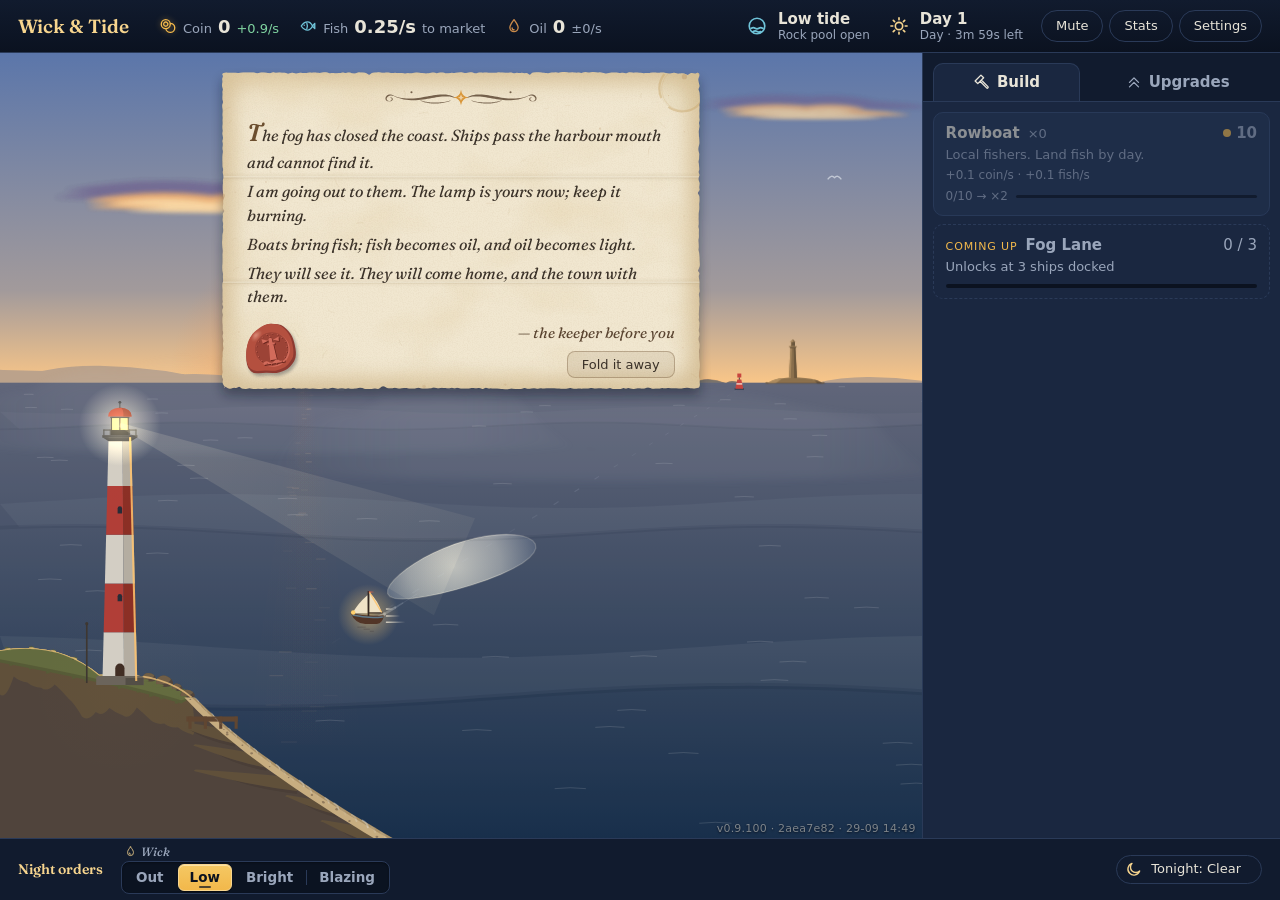
==== commit 57e9ffe8: "Playtest build: main 2aea7e82" ====
--- a/index.html
+++ b/index.html
@@ -4,8 +4,8 @@
     <meta charset="UTF-8" />
     <meta name="viewport" content="width=device-width, initial-scale=1.0" />
     <title>Wick &amp; Tide</title>
-    <script type="module" crossorigin src="./assets/index-BKRFlVh8.js"></script>
-    <link rel="stylesheet" crossorigin href="./assets/index-7Gw0rN2f.css">
+    <script type="module" crossorigin src="./assets/index-CO6zD3st.js"></script>
+    <link rel="stylesheet" crossorigin href="./assets/index-zuepE_or.css">
   </head>
   <body>
     <div id="app"></div>
--- a/assets/index-zuepE_or.css
+++ b/assets/index-zuepE_or.css
@@ -0,0 +1 @@
+@font-face{font-family:Fraunces Variable;font-style:normal;font-display:swap;font-weight:100 900;src:url(./fraunces-vietnamese-soft-normal-DSA2Kggd.woff2)format("woff2-variations");unicode-range:U+102-103,U+110-111,U+128-129,U+168-169,U+1A0-1A1,U+1AF-1B0,U+300-301,U+303-304,U+308-309,U+323,U+329,U+1EA0-1EF9,U+20AB}@font-face{font-family:Fraunces Variable;font-style:normal;font-display:swap;font-weight:100 900;src:url(./fraunces-latin-ext-soft-normal-DKHvU-YN.woff2)format("woff2-variations");unicode-range:U+100-2BA,U+2BD-2C5,U+2C7-2CC,U+2CE-2D7,U+2DD-2FF,U+304,U+308,U+329,U+1D00-1DBF,U+1E00-1E9F,U+1EF2-1EFF,U+2020,U+20A0-20AB,U+20AD-20C0,U+2113,U+2C60-2C7F,U+A720-A7FF}@font-face{font-family:Fraunces Variable;font-style:normal;font-display:swap;font-weight:100 900;src:url(./fraunces-latin-soft-normal-C-lS_vzd.woff2)format("woff2-variations");unicode-range:U+??,U+131,U+152-153,U+2BB-2BC,U+2C6,U+2DA,U+2DC,U+304,U+308,U+329,U+2000-206F,U+20AC,U+2122,U+2191,U+2193,U+2212,U+2215,U+FEFF,U+FFFD}@font-face{font-family:Fraunces Variable;font-style:italic;font-display:swap;font-weight:100 900;src:url(./fraunces-vietnamese-soft-italic-CyEZfaGz.woff2)format("woff2-variations");unicode-range:U+102-103,U+110-111,U+128-129,U+168-169,U+1A0-1A1,U+1AF-1B0,U+300-301,U+303-304,U+308-309,U+323,U+329,U+1EA0-1EF9,U+20AB}@font-face{font-family:Fraunces Variable;font-style:italic;font-display:swap;font-weight:100 900;src:url(./fraunces-latin-ext-soft-italic-CFDsOWEG.woff2)format("woff2-variations");unicode-range:U+100-2BA,U+2BD-2C5,U+2C7-2CC,U+2CE-2D7,U+2DD-2FF,U+304,U+308,U+329,U+1D00-1DBF,U+1E00-1E9F,U+1EF2-1EFF,U+2020,U+20A0-20AB,U+20AD-20C0,U+2113,U+2C60-2C7F,U+A720-A7FF}@font-face{font-family:Fraunces Variable;font-style:italic;font-display:swap;font-weight:100 900;src:url(./fraunces-latin-soft-italic-CIOv5diB.woff2)format("woff2-variations");unicode-range:U+??,U+131,U+152-153,U+2BB-2BC,U+2C6,U+2DA,U+2DC,U+304,U+308,U+329,U+2000-206F,U+20AC,U+2122,U+2191,U+2193,U+2212,U+2215,U+FEFF,U+FFFD}:root{--ink:#0b1220;--ink-2:#111b2e;--ink-3:#1a2740;--line:#2a3a58;--text:#e8e4d8;--muted:#9aa6bb;--lamp:#f2b84b;--lamp-soft:#f7d58e;--coin:#f2b84b;--fish:#6fc3d8;--oil:#c98a4a;--good:#7fd3a0;--warn:#ff9b7a;--radius:10px;--serif:"Fraunces Variable", "Iowan Old Style", "Palatino Linotype", Palatino, Georgia, serif;--sans:system-ui, -apple-system, "Segoe UI", Roboto, sans-serif;--lightningcss-light: ;--lightningcss-dark:initial;color-scheme:dark}*{box-sizing:border-box}html{font-variation-settings:"SOFT" 100}html,body{background:var(--ink);height:100%;color:var(--text);font:15px/1.4 var(--sans);margin:0}#app{height:100%}button{font:inherit;color:inherit;cursor:pointer}:focus-visible{outline:2px solid var(--lamp);outline-offset:2px}.layout{--shop-w:clamp(300px, 28vw, 400px);grid-template-columns:minmax(0, 1fr) var(--shop-w);grid-template-rows:auto minmax(0,1fr) auto;grid-template-areas:"hud hud""scene shop""orders orders";height:100%;display:grid}.hud{background:linear-gradient(var(--ink-2), var(--ink));border-bottom:1px solid var(--line);grid-area:hud;align-items:center;gap:18px;min-width:0;padding:10px 18px;display:flex}.brand-box{flex-direction:column;margin-right:12px;line-height:1.15;display:flex}.brand-sub{gap:8px;min-width:0;display:flex}.legacy.hidden{display:none}.mult-of{color:var(--muted);letter-spacing:.04em;text-transform:uppercase;flex:none;margin-right:-2px;font-size:10px;line-height:14px}.legacy{color:var(--lamp);font-variant-numeric:tabular-nums;cursor:help;text-underline-offset:2px;font-size:12px;-webkit-text-decoration:underline dotted #f2b84b80;text-decoration:underline dotted #f2b84b80}.brand{font:600 19px var(--serif);color:var(--lamp-soft);letter-spacing:0;white-space:nowrap;margin:0}.resources{grid-template-columns:repeat(4,minmax(118px,max-content));gap:12px 20px;display:grid}.res.hidden{visibility:hidden}.tide{color:var(--muted);font-variant-numeric:tabular-nums;align-items:center;gap:10px;margin-left:auto;display:flex}.tide .tide-name{color:var(--text);font:600 15px var(--sans)}.tide .tide-note{font-size:12px}.tide-icon{color:var(--fish)}.res{white-space:nowrap;align-items:baseline;gap:6px;min-width:0;display:flex}.res .swatch{flex:none;align-self:center}.res-coin .swatch{color:var(--coin);filter:drop-shadow(0 0 3px #f2b84b73)}.res-fish .swatch{color:var(--fish)}.res-oil .swatch{color:var(--oil)}.res-salt .swatch{color:#d8d2c2}.res .label{color:var(--muted);font-size:13px}.res .value{font-variant-numeric:tabular-nums;font-size:18px;font-weight:650}.res .rate{color:var(--good);font-variant-numeric:tabular-nums;font-size:13px}.res .rate.muted{color:var(--muted)}.res .rate.falling{color:var(--warn)}.clock{color:var(--muted);font-variant-numeric:tabular-nums;align-items:center;gap:10px;display:flex}.clock-text{white-space:nowrap;flex-direction:column;line-height:1.2;display:flex}.clock .day{color:var(--text);font:600 15px var(--sans)}.clock .phase{font-size:12px}.phase-icon{color:var(--lamp-soft)}.phase-icon[data-icon=moon]{color:var(--text)}.hud-actions{gap:6px;display:flex}.hud-btn{border:1px solid var(--line);color:var(--text);background:0 0;border-radius:99px;padding:6px 14px;font-size:13px}.hud-btn:hover{border-color:var(--lamp);color:var(--lamp-soft)}.scene{background:linear-gradient(#1b2d4f,#10213a 55%,#0c1a2c 56%,#081322);grid-area:scene;position:relative;overflow:hidden}.scene-canvas{width:100%;height:100%;display:block;position:absolute;inset:0}.build-tag{z-index:1;-webkit-user-select:none;user-select:none;color:#e8e4d880;text-shadow:0 1px 2px #050912b3;letter-spacing:.02em;white-space:nowrap;background:0 0;border:0;padding:0;font:11px/1.2 system-ui,sans-serif;position:absolute;bottom:3px;right:6px}.build-tag:hover,.build-tag:focus-visible{color:var(--lamp-soft);text-underline-offset:2px;text-decoration:underline}.scene.trailer :is(.build-tag,.whats-new-note){display:none}.whats-new-note{z-index:2;background:#0b1220c7;border:1px solid #f2b84b73;border-radius:99px;align-items:center;font-size:12px;animation:.6s ease-out both wn-in;display:flex;position:absolute;bottom:22px;right:6px}.whats-new-note button{color:var(--lamp-soft);white-space:nowrap;background:0 0;border:0;padding:4px 6px 4px 12px}.whats-new-note .wn-open:hover{text-underline-offset:2px;text-decoration:underline}.whats-new-note .wn-hide{color:var(--muted);padding:4px 10px 4px 4px;font-size:14px;line-height:1}.whats-new-note .wn-hide:hover{color:var(--lamp-soft)}@keyframes wn-in{0%{opacity:0;transform:translateY(6px)}}.reduce-motion .whats-new-note{animation:none}.coast-rule{z-index:2;border:1px solid var(--line);max-width:calc(100% - 292px);color:var(--muted);white-space:nowrap;cursor:help;background:#0b1220b8;border-radius:99px;align-items:center;gap:7px;padding:4px 12px 4px 7px;font-size:13px;transition:opacity .3s;display:flex;position:absolute;top:10px;left:10px}.coast-rule .beacon.coast-glyph{width:15px;height:15px;box-shadow:none;border-width:1px;font-size:9px}.coast-rule-name{color:var(--text,#e8e4d8);font-weight:650}.coast-rule-head{align-items:center;gap:7px;min-width:0;max-width:100%;display:flex}.coast-rule-line{text-overflow:ellipsis;overflow:hidden}.coast-rule-site{text-overflow:ellipsis;max-width:100%;color:var(--lamp-soft);overflow:hidden}.coast-rule.two{border-radius:14px;flex-direction:column;align-items:flex-start;gap:1px;padding:4px 14px 5px 7px}.coast-rule.two .coast-rule-site{border-top:1px solid var(--line);align-self:stretch;margin-top:2px;padding-top:3px;padding-left:22px;font-size:12.5px}.coast-rule-site-label{letter-spacing:.08em;text-transform:uppercase;color:var(--muted);margin-right:7px;font-size:10px;font-weight:650}.coast-rule-site[hidden]{display:none}.scene:has(.coach.show) .coast-rule{opacity:0;pointer-events:none}@media (max-width:1000px){.coast-rule{max-width:calc(100% - 20px)}.scene:has(.toast.show) .coast-rule{opacity:0;pointer-events:none}}.scene.trailer .coast-rule{display:none}.scene:has(.arrival-card:not(.hidden)) .coach{visibility:hidden}.arrival-card{z-index:3;border-radius:var(--radius);border:1px solid var(--line);border-left:3px solid var(--lamp);background:#0b1220eb;width:min(340px,100% - 20px);margin-left:max(-170px,10px - 50%);animation:.6s ease-out both arrival-in;position:absolute;top:46px;left:50%;overflow:hidden;box-shadow:0 10px 28px #0006}.arrival-card.hidden,.scene.trailer .arrival-card{display:none}.scene:has(.letter.show) .arrival-card{display:none}@keyframes arrival-in{0%{opacity:0;transform:translateY(-6px)}}.arrival-art{background-position:50%;background-size:cover;height:110px}.arrival-text{gap:5px;padding:10px 14px 12px;display:grid}.arrival-text p,.arrival-text h3{margin:0}.arrival-kicker{letter-spacing:.08em;text-transform:uppercase;color:var(--lamp-soft);font-size:11px}.arrival-text h3{font-family:var(--serif,serif);color:var(--text);font-size:18px}.arrival-line{color:var(--text);font-size:14px;font-weight:650}.arrival-how{color:var(--text);font-size:13px;line-height:1.4}.arrival-more summary{cursor:pointer;color:var(--muted);font-size:12px}.arrival-more summary:focus-visible{outline:2px solid var(--lamp-soft);outline-offset:2px}.arrival-more .arrival-rule{color:var(--muted);margin-top:4px;font-size:13px;line-height:1.4}.arrival-btn{margin-top:4px;padding:7px}@media (max-height:600px){.arrival-art{height:64px}.arrival-card{top:40px}.arrival-rule,.arrival-how{font-size:12px}}.coach{border-radius:var(--radius);pointer-events:none;border:1px solid #e8e4d814;border-left:3px solid var(--lamp);max-width:min(440px,80%);color:var(--text);text-align:left;opacity:0;background:#0b1220d6;padding:10px 16px 10px 14px;font-size:14px;transition:opacity .4s,transform .4s;position:absolute;top:16px;left:50%;transform:translate(-50%,-8px);box-shadow:0 8px 24px #00000059}.coach.show{opacity:1;transform:translate(-50%)}.scene:has(.toast.show) .coach{opacity:0}.coach.show{transition-delay:.35s,0s}:is(.scene:has(.toast.show) .coach,.scene:has(.letter.show) .coach){transition-duration:.2s;transition-delay:0s}.scene:has(.coach.show) .toast.show{transition-delay:.2s}.coach:before{content:"✦";color:var(--lamp);margin-right:8px}.letter{z-index:4;scrollbar-width:none;box-sizing:border-box;color:#3a3128;width:min(500px,100% - 16px);max-height:calc(100% - 16px);font:italic 16px/1.45 var(--serif);background:0 0/100% 100% no-repeat;flex-direction:column;gap:6px;padding:22px 36px 28px;display:none;position:absolute;top:12px;left:50%;overflow-y:auto;transform:translate(-50%,-8px)}.letter.show{animation:.6s ease-out both letter-in;display:flex}@keyframes letter-in{0%{opacity:0;transform:translate(-50%,-8px)}to{opacity:1;transform:translate(-50%)}}.reduce-motion .letter.show{animation:none;transform:translate(-50%)}.letter-flourish{align-self:center;width:176px;height:21px;margin:0 0 2px;display:block}.letter-flourish svg,.letter-seal svg{width:100%;height:100%;display:block}.letter-line{margin:0}.letter-line:first-of-type:first-letter{color:#6b4e2e;font-size:1.5em;font-weight:600}.letter-foot{justify-content:space-between;align-items:flex-end;gap:12px;margin-top:2px;display:flex}.letter-seal{flex:none;width:66px;height:68px;margin:0 0 -6px -8px;transform:rotate(-9deg)}.letter.show .letter-seal{animation:.5s cubic-bezier(.3,.7,.4,1.2) .45s both seal-press}@keyframes seal-press{0%{opacity:0;transform:rotate(-9deg)scale(1.4)}to{opacity:1;transform:rotate(-9deg)scale(1)}}.reduce-motion .letter.show .letter-seal{animation:none}.letter-foot-end{flex-direction:column;align-items:flex-end;gap:8px;min-width:0;display:flex}.letter-sign{text-align:right;color:#5a4430;margin:0;font-size:15px}.letter-title{font:600 20px var(--serif);color:#3a3128;text-align:center;margin:0 0 4px;font-style:normal}.letter-action{font:600 13px/1.35 var(--sans);color:#3a3128;text-align:center;margin:6px 0 0;font-style:normal}.letter-chain{font:13px/1.3 var(--sans);grid-template-columns:repeat(5,1fr);gap:6px;margin:0;padding:0;list-style:none;display:grid}.chain-step{text-align:center;flex-direction:column;align-items:center;gap:4px;display:flex;position:relative}.chain-step svg{color:#8a5a1c}.chain-step+.chain-step:before{content:"→";color:#8a7a5a;font-style:normal;position:absolute;top:5px;left:-9px}.letter .letter-close{width:auto;font:13px var(--sans);color:#3a3128;background:#6b4e2e1a;border:1px solid #6b4e2e59;border-radius:8px;padding:5px 14px}.letter .letter-close:hover{background:#6b4e2e2e;border-color:#6b4e2e99}.letter .letter-close:focus-visible{outline-offset:2px;outline:2px solid #8a5a1c}.scene:has(.letter.show) .coach{opacity:0}.trailer-game .letter{display:none}.toasts{pointer-events:none;z-index:2;flex-direction:column;gap:8px;width:min(250px,100% - 24px);display:flex;position:absolute;top:12px;right:12px}.toast{border-radius:var(--radius);border:1px solid var(--line);border-left:3px solid var(--lamp);opacity:0;background:#0b1220e6;align-items:center;gap:10px;padding:8px 12px;transition:opacity .35s,transform .35s;display:flex;transform:translate(16px);box-shadow:0 8px 24px #00000059}.toast.show{opacity:1;transform:none}.toast-icon{width:32px;height:32px;color:var(--lamp);background:#f2b84b1f;border:1px solid #f2b84b73;border-radius:50%;flex:none;place-items:center;display:grid}.toast-badge{background:50%/contain no-repeat;flex:none;width:44px;height:44px;margin:-4px -2px -4px -4px}.toast-text{flex-direction:column;min-width:0;font-size:13px;line-height:1.3;display:flex}.toast-kicker{color:var(--lamp-soft);letter-spacing:.08em;text-transform:uppercase;font-size:11px}.toast-text strong{font:600 14px var(--serif);color:var(--text);-webkit-line-clamp:2;-webkit-box-orient:vertical;display:-webkit-box;overflow:hidden}.toast-body{color:var(--muted);-webkit-line-clamp:4;-webkit-box-orient:vertical;font-size:12px;display:-webkit-box;overflow:hidden}.toast-note{-webkit-line-clamp:2;margin-top:2px}@media (max-width:1000px),(max-height:600px){.toasts{gap:6px;width:min(230px,100% - 32px);top:8px;right:10px}.toast{gap:8px;padding:6px 10px}.toast .toast-body{display:none}.toast-icon{width:28px;height:28px}.toast-badge{width:34px;height:34px;margin:-3px -1px -3px -3px}.toast-text strong{font-size:13px}.letter{gap:4px;font-size:15px;line-height:1.4}.letter-flourish{width:150px;height:18px}.letter-seal{width:48px;height:50px}}@media (max-height:440px) and (min-width:900px){.coach{max-width:min(820px,60%);padding:6px 14px;font-size:13px;top:8px}.letter{gap:2px;width:min(820px,60%);padding:14px 30px 22px;font-size:14px;line-height:1.35;top:2px}.letter-flourish{display:none}.letter-seal{width:40px;height:42px;margin:0 0 -4px -6px}.letter-foot-end{flex-direction:row;align-items:center;gap:12px}.letter-sign{font-size:13px}.letter .letter-close{padding:3px 12px;font-size:12px}}.panel{background:var(--ink-2);border-left:1px solid var(--line)}.shop{flex-direction:column;grid-area:shop;min-height:0;display:flex}.tabs{border-bottom:1px solid var(--line);gap:4px;padding:10px 10px 0;display:flex}.tab{border-radius:var(--radius) var(--radius) 0 0;color:var(--muted);background:0 0;border:1px solid #0000;border-bottom:none;flex:1;padding:8px 10px;font-weight:600;position:relative}.tab.active{background:var(--ink-3);border-color:var(--line);color:var(--text)}.tab .icon{vertical-align:-4px;margin-right:6px}.tabs.no-icons .tab .icon{display:none}.tabs.measuring>.tab.tab{flex:none}.badge{background:var(--lamp);color:var(--ink);border-radius:99px;margin-left:6px;padding:0 6px;font-size:12px;display:none}.badge.show{display:inline-block}.buy-mode{background:var(--ink-3);align-items:center;gap:8px;padding:8px 10px 0;display:flex}.buy-mode.hidden{display:none}.buy-mode .seg{flex:1}.buy-mode .seg .buy-mode-option{white-space:nowrap;flex:1;padding:2px 6px 3px}.item{position:relative}.item.bought-many:after{content:attr(data-bought);pointer-events:none;color:var(--lamp);text-shadow:0 1px 2px #0009;font-size:15px;font-weight:700;animation:.9s ease-out forwards bought-many;position:absolute;top:-4px;right:12px}@keyframes bought-many{0%{opacity:1;transform:translateY(0)}to{opacity:0;transform:translateY(-16px)}}.reduce-motion .item.bought-many:after{animation:none}@media (prefers-reduced-motion:reduce){.item.bought-many:after{animation:none}}.shop-list{background:var(--ink-3);flex-direction:column;flex:1;gap:8px;padding:10px;display:flex;overflow-y:auto}.item{text-align:left;border-radius:var(--radius);background:#22324f;border:1px solid #34486c;grid-template-columns:1fr auto;grid-template-areas:"head cost""desc desc";gap:2px 10px;padding:10px 12px;transition:background .12s,border-color .12s,transform 80ms;display:grid}.item:hover:not(.locked){border-color:var(--lamp);background:#2a3d60}.item:active:not(.locked){transform:translateY(1px)}.item.locked{opacity:.55;cursor:default}.item.suggest{border-color:var(--lamp);animation:1.6s ease-in-out infinite suggest}@keyframes suggest{50%{box-shadow:0 0 0 3px #f2b84b59,0 0 18px #f2b84b59}}.item.bought{animation:.45s ease-out bought}@keyframes bought{0%{background:#3b4f6e;transform:scale(1);box-shadow:0 0 0 2px #f2b84bb3,0 0 16px #f2b84b73}30%{transform:scale(1.025)}to{transform:scale(1)}}.item.denied{animation:.6s ease-in-out denied}@keyframes denied{10%{transform:translate(-4px)}25%{transform:translate(3px)}40%{transform:translate(-2px)}50%{transform:none}}.item.denied .cost{animation:.6s ease-out denied-cost}@keyframes denied-cost{0%{color:#ff9b7a}}.reduce-motion .item.bought{border-color:var(--lamp)}.reduce-motion .item.denied .cost{color:#ff9b7a}@media (prefers-reduced-motion:reduce){.item.bought{border-color:var(--lamp)}.item.denied .cost{color:#ff9b7a}}.row-head{grid-area:head;align-items:baseline;gap:8px;display:flex}.item .name{font-weight:650}.item .owned{color:var(--muted);font-variant-numeric:tabular-nums;white-space:nowrap;flex:none;font-size:13px}.item .desc{color:var(--muted);grid-area:desc;font-size:13px}.item .cost{color:var(--coin);font-variant-numeric:tabular-nums;grid-area:cost;font-weight:650}.item .cost:before{content:"";background:var(--coin);vertical-align:1px;border-radius:50%;width:8px;height:8px;margin-right:5px;display:inline-block}.item.locked .cost{color:var(--muted)}.item .milestone{color:var(--muted);font-variant-numeric:tabular-nums;flex-wrap:wrap;grid-column:1/-1;align-items:center;gap:8px;margin-top:3px;font-size:12px;display:flex}.item .milestone.hidden{display:none}.milestone-text{overflow-wrap:anywhere;min-width:0}.milestone-bar{background:var(--ink);border-radius:99px;flex:48px;min-width:48px;height:3px;overflow:hidden}.milestone-fill{background:var(--coin);opacity:.75;height:100%;transition:width .3s;display:block}.milestone.close .milestone-text{color:var(--lamp);font-weight:650}.milestone.done .milestone-bar{display:none}.milestone.done .milestone-text{color:var(--lamp)}.milestone.waiting .milestone-text{color:var(--muted);font-style:italic}.item.milestone-hit{animation:1.4s ease-out milestone-hit}@keyframes milestone-hit{0%{background:#6b5320;border-color:#ffd98a;box-shadow:0 0 0 3px #ffd98ae6,0 0 28px #f2b84bcc}30%{background:#4e4428;box-shadow:0 0 0 2px #ffd98a99,0 0 20px #f2b84b80}}.item.milestone-hit .milestone-text{animation:1.4s ease-out milestone-text}@keyframes milestone-text{0%,40%{color:#ffe3a3}}.reduce-motion .item.milestone-hit{background:#4e4428;border-color:#ffd98a}@media (prefers-reduced-motion:reduce){.item.milestone-hit{background:#4e4428;border-color:#ffd98a}}.item.teaser{border-style:dashed;border-color:var(--line);cursor:default;background:0 0;grid-template-areas:"head cost""desc desc""bar bar"}.item.teaser:hover{border-color:var(--line);background:0 0}.item.teaser .name{color:var(--muted)}.item.teaser .cost{color:var(--muted);font-weight:500}.item.teaser .cost:before{display:none}.teaser-label{letter-spacing:.08em;text-transform:uppercase;color:var(--lamp);font-size:11px}.teaser-bar{background:var(--ink);border-radius:99px;grid-area:bar;height:4px;margin-top:6px;overflow:hidden}.teaser-fill{background:var(--lamp);opacity:.7;height:100%;transition:width .4s;display:block}.item.coast-own{--coast:var(--lamp);border-left:4px solid var(--coast);padding-left:9px}.item.coast-own[data-type=home]{--coast:#7fb7de}.item.coast-own[data-type=fogbound]{--coast:#d9dfdc}.item.coast-own[data-type=strait]{--coast:#f0b45c}.item.coast-own[data-type=reach]{--coast:#9a86d8}.item.coast-own[data-type=frost]{--coast:#c4e8fa}.item.coast-own[data-type=shoals]{--coast:#96c484}.item.coast-own:hover:not(.locked){border-left-color:var(--coast)}.item.teaser.coast-own,.item.teaser.coast-own:hover{border-left:4px solid var(--coast)}.item.teaser.coast-own .teaser-label{color:var(--coast)}.item.teaser.coast-own .teaser-fill{background:var(--coast)}.item.coast-own .coast-tag{letter-spacing:.06em;text-transform:uppercase;color:var(--coast);white-space:nowrap;font-size:11px;font-weight:650}.item.coast-own .coast-tag:after{content:" ·";color:var(--muted);letter-spacing:0}.row-head .beacon.coast-glyph{width:15px;height:15px;box-shadow:none;border-width:1px;align-self:center;font-size:9px}.empty{color:var(--muted);text-align:center;margin:24px 8px;font-style:italic}.orders{background:var(--ink-2);border-top:1px solid var(--line);grid-area:orders;align-items:center;gap:18px;padding:10px 18px;display:flex}.orders-title{font:600 14px var(--serif);color:var(--lamp-soft);white-space:nowrap}.wick{border:1px solid var(--line);color:var(--muted);background:0 0;border-radius:99px;padding:5px 12px}.wick.active{background:var(--lamp);border-color:var(--lamp);color:var(--ink);font-weight:650}.orders{padding-block:6px}.seg-field{flex-direction:column;align-items:flex-start;gap:2px;display:flex}.seg-label{font:italic 500 12px/1.15 var(--serif);color:var(--muted);letter-spacing:.01em;cursor:help;align-items:center;gap:4px;padding-left:3px;display:flex}.seg-label .seg-icon{color:var(--lamp-soft);opacity:.85;flex:none}.seg-auto{border:1px solid var(--line);font:600 10px/1.4 var(--sans);color:var(--muted);border-radius:99px;margin-left:2px;padding:0 5px;font-style:normal}.seg-auto.hidden{display:none}.seg-effect{font:600 11px/1.4 var(--sans);color:var(--lamp-soft);white-space:nowrap;margin-left:4px;font-style:normal}.seg-effect:before{content:"· ";color:var(--muted);font-weight:400}.seg{border:1px solid var(--line);background:#05091273;border-radius:8px;align-items:stretch;gap:2px;padding:2px;display:flex;box-shadow:inset 0 1px 2px #00000059}.seg .seg-opt{color:var(--muted);background:0 0;border:1px solid #0000;border-radius:6px;padding:3px 11px 4px;font-size:13.5px;font-weight:600;line-height:1.35;transition:background .12s,color .12s;position:relative}.seg .seg-opt.hidden{display:none}.seg .seg-opt+.seg-opt:before{content:"";background:var(--line);pointer-events:none;width:1px;position:absolute;top:5px;bottom:5px;left:-2px}.seg .seg-opt[aria-checked=true]:before,.seg .seg-opt[aria-checked=true]+.seg-opt:before{display:none}.seg .seg-opt:hover:not([aria-checked=true]):not([aria-disabled=true]){color:var(--text);background:#e8e4d812}.seg .seg-opt[aria-checked=true]{background:linear-gradient(#f5c863, var(--lamp));color:var(--ink);border-color:#f7d58e;box-shadow:0 1px #00000073,inset 0 1px #fff6d88c}.seg .seg-opt[aria-checked=true]:after{content:"";background:var(--ink);opacity:.7;border-radius:1px;width:12px;height:2px;margin-left:-6px;position:absolute;bottom:2px;left:50%}.seg .seg-opt:focus-visible{outline:2px solid var(--lamp-soft);outline-offset:1px;z-index:1}.seg .seg-opt.advised:not([aria-checked=true]){border-color:var(--lamp);color:var(--lamp-soft);border-style:dashed}.post-group.auto .seg-opt{cursor:default}.post-group.auto .seg-opt:not([aria-checked=true]){opacity:.5}.warn{color:var(--warn);font-size:13px}.warn.calm{color:var(--muted)}.hint{color:var(--muted);margin:0 0 0 auto;font-size:13px}.orders>:is(.orders-title,.forecast){flex-shrink:0}.orders[data-tight="6"]>:is(.orders-title,.forecast){flex-shrink:1}.orders>.hint{min-width:14em}.hint.hidden,.post-group.hidden,.glass-glow.hidden{display:none}.hint.dusk{color:var(--lamp-soft);animation:2.4s ease-in-out infinite alternate dusk-glow}@keyframes dusk-glow{0%{text-shadow:none}to{text-shadow:0 0 10px #f2b84b8c}}.reduce-motion .hint.dusk{animation:none}.wick-group.locked .seg-opt[aria-disabled=true]{opacity:.4;cursor:not-allowed}.glass-glow{color:var(--good);margin:0 0 8px;font-size:13px}.forecast{border:1px solid var(--line);white-space:nowrap;border-radius:99px;align-items:center;gap:8px;margin-left:auto;padding:4px 12px 4px 8px;font-size:13px;display:flex}.forecast-bonus{color:var(--muted)}.bell,.great-bell{border:1px solid var(--warn);color:var(--warn);white-space:nowrap;background:#ff9b7a1f;border-radius:99px;padding:5px 14px;font-weight:650}.bell:hover,.great-bell:hover{background:#ff9b7a40}.bell.rung{background:var(--warn);color:var(--ink);cursor:default}.bell.hidden,.great-bell.hidden{display:none}.great-bell{background:0 0;padding:5px 12px}.bell.idle{border-color:var(--line);color:var(--muted);cursor:help;background:0 0;font-weight:500}.bell.idle:hover{background:#ffffff0a}.bell-short,.orders:is([data-tight="4"],[data-tight="5"],[data-tight="6"]) .bell.idle .bell-text{display:none}.orders:is([data-tight="4"],[data-tight="5"],[data-tight="6"]) .bell.idle .bell-short{display:inline}.bell.waiting:not(.rung){color:#ffd2c2;background:#ff9b7a38;animation:3s ease-in-out infinite bell-call;box-shadow:0 0 0 2px #ff9b7a8c,0 0 14px #ff9b7a73}@keyframes bell-call{50%{background:#ff9b7a57;box-shadow:0 0 0 4px #ff9b7a40,0 0 24px #ff9b7ab3}}.coast-chip{border:1px solid var(--line);color:var(--muted);white-space:nowrap;text-overflow:ellipsis;cursor:help;border-radius:99px;flex:none;margin-left:auto;padding:5px 12px;font-size:13px;overflow:hidden}.coast-chip.hidden{display:none}.coast-chip:not(.hidden)+.forecast{margin-left:0}.coast-chip.on{color:#d9ecff;background:#7fb4e629;border-color:#7fb4e6;font-weight:650;animation:3s ease-in-out infinite chip-call;box-shadow:0 0 0 2px #7fb4e666,0 0 12px #7fb4e659}@keyframes chip-call{50%{background:#7fb4e642;box-shadow:0 0 0 4px #7fb4e633,0 0 22px #7fb4e699}}.forecast.beside-chip .forecast-text{display:none}.forecast.beside-chip .forecast-short{display:inline}.chip-short,.orders:is([data-tight="3"],[data-tight="4"],[data-tight="5"],[data-tight="6"]) .coast-chip .chip-text{display:none}.orders:is([data-tight="3"],[data-tight="4"],[data-tight="5"],[data-tight="6"]) .coast-chip .chip-short{display:inline}.orders:is([data-tight="3"],[data-tight="4"],[data-tight="5"],[data-tight="6"]) .coast-chip{max-width:190px}.post-group.nudge .seg-opt.advised:not([aria-checked=true]){animation:3s ease-in-out infinite post-call;box-shadow:0 0 0 2px #f0be5a73,0 0 12px #f0be5a66}@keyframes post-call{50%{box-shadow:0 0 0 3px #f0be5a40,0 0 20px #f0be5aa6}}.forecast[data-weather=storm]{border-color:var(--warn)}.forecast-bonus.matched{color:var(--good);font-weight:650}.weather-icon{color:var(--lamp-soft)}.forecast[data-weather=fog] .weather-icon{color:#c9d3e2}.forecast[data-weather=calm] .weather-icon{color:#8fc7e8}.forecast[data-weather=storm] .weather-icon{color:var(--warn)}@media (max-height:600px){.modal.light{padding:14px 24px}.modal.light h2{font-size:21px}}.backdrop{z-index:10;background:#050912b8;place-items:center;display:grid;position:fixed;inset:0}.modal{overscroll-behavior:contain;border:1px solid var(--line);background:linear-gradient(#1c2a45,#141f35);border-radius:14px;width:min(420px,92vw);max-height:96vh;padding:24px 28px;overflow-y:auto;box-shadow:0 20px 60px #00000080}.modal h2{font:600 24px var(--serif);color:var(--lamp-soft);margin:0 0 6px}.modal .lead{color:var(--muted);margin:0 0 14px}.log{gap:6px;margin:0 0 12px;display:grid}.log-line{border-bottom:1px dashed var(--line);justify-content:space-between;padding-bottom:4px;display:flex}.log dt{color:var(--muted)}.log dd{font-variant-numeric:tabular-nums;margin:0;font-weight:650}.modal .note{color:var(--muted);margin:0 0 16px;font-size:12px}.primary{border-radius:var(--radius);background:var(--lamp);width:100%;color:var(--ink);border:none;padding:10px;font-weight:700}.primary:hover{background:var(--lamp-soft)}.reduce-motion *{transition:none!important;animation:none!important}@media (prefers-reduced-motion:reduce){*{transition:none!important;animation:none!important}}@media (max-width:1180px){.hud{gap:14px;padding:8px 14px}.brand-box{margin-right:0}.resources{grid-template-columns:repeat(4,auto);gap:14px}.res-fish .rate,.tide .tide-note{display:none}.hud-btn{padding:5px 10px}}@media (max-width:1000px){.brand,.orders-title,.res .label,.clock .phase{display:none}.hud-actions{gap:4px}.hud-btn{padding:4px 9px;font-size:12px}}@media (max-height:800px){.item-gen.known:not(.coast-own) .desc{display:none}}@media (max-height:600px),(max-width:1000px){.item-gen:not(.coast-own) .desc,.item-up .desc{display:none}.item.coast-own .desc{-webkit-line-clamp:3;-webkit-box-orient:vertical;font-size:12px;display:-webkit-box;overflow:hidden}.item{padding:7px 10px}.item.coast-own{padding-left:7px}.shop-list{gap:6px;padding:8px}}@media (max-width:760px){.layout{grid-template:"hud""scene"40vh"shop"minmax(0,1fr)"orders"/1fr}.hud{flex-wrap:wrap;gap:10px 16px}.resources{grid-template-columns:repeat(2,auto)}.tide{margin-left:0}.orders{flex-wrap:wrap}.hint{margin-left:0}.brand,.orders-title,.res .label,.clock .phase{display:revert}}.tab.hidden{display:none}.shelf{flex-direction:column;gap:8px;display:flex}.shelf.in-north .south-only,.north-carried.hidden,.north-post-card.hidden{display:none!important}.north-carried{color:var(--muted);margin:0 2px;font-size:13px}.north-post-card{border-radius:var(--radius);background:linear-gradient(160deg,#1d2c48,#16223a);border:1px solid #3c5a86;flex-direction:column;gap:6px;padding:14px 16px;display:flex}.north-post-card .north-letter{font:italic 400 15px/1.45 var(--serif);color:var(--text);margin:0}.north-post-card .north-sign{text-align:right;font:italic 400 13px var(--serif);color:var(--muted);margin:0 0 4px}.north-post-card .north-help{color:var(--muted);margin:0;font-size:13px}.shelf h3{font:600 16px var(--serif);color:var(--lamp-soft);margin:0}.shelf .shelf-title{color:var(--muted);letter-spacing:.04em;text-transform:uppercase;font-size:14px;font-family:var(--sans);margin:10px 2px 0}.bottle-card{border-radius:var(--radius);background:radial-gradient(circle at 85% 0,#6fc3d82e,#0000 60%),#22324f;border:1px solid #34486c;flex-direction:column;gap:6px;padding:12px 14px;display:flex}.bottle-head{color:var(--muted);justify-content:space-between;align-items:baseline;font-size:13px;display:flex}.bottle-head .glass{color:var(--fish)}.glass-count{color:#bfe9f3;font-variant-numeric:tabular-nums;font-size:18px;font-weight:700}.bottle-lead,.bottle-next{color:var(--muted);margin:0;font-size:13px}.bottle-next:empty{display:none}.bottle-btn{margin-top:4px}.primary:disabled{background:var(--line);color:var(--muted);cursor:default}.item .glass-cost{color:#9fdcec}.item .glass-cost:before{background:#9fdcec;border-radius:2px;transform:rotate(45deg)}.item-perk.locked .glass-cost{color:var(--muted)}.item-perk:has(.perk-live){grid-template-areas:"head cost""desc desc""live live"}.item-perk .perk-live{color:var(--text);grid-area:live;margin-top:2px;font-size:12px}.bottles{flex-wrap:wrap;gap:8px;display:flex}.bottles .empty{text-align:left;margin:8px 4px}.bottle{width:88px;color:var(--muted);text-align:center;flex-direction:column;align-items:center;gap:4px;font-size:12px;display:flex}.bottle-glass{background:linear-gradient(#bfe9f340,#6fc3d81f);border:1px solid #bfe9f380;border-radius:16px 8px 8px 16px;width:70px;height:34px;position:relative}.bottle-glass:after{content:"";background:#a9744a;border-radius:2px;width:9px;height:10px;position:absolute;top:11px;right:-9px}.bottle-ship{border-bottom:13px solid #f3ead6;border-left:7px solid #0000;border-right:7px solid #0000;width:0;height:0;position:absolute;top:8px;left:38px}.bottle-ship:after{content:"";background:#7a4f36;border-radius:0 0 6px 6px;width:24px;height:5px;position:absolute;top:13px;left:-12px}.bottle-glass .bottle-mark{width:16px;height:16px;box-shadow:none;border-width:1px;margin-top:-8px;font-size:9px;position:absolute;top:50%;left:4px}.bottle-glass .bottle-seal{z-index:1;background:radial-gradient(circle at 40% 35%,#d8664c,#9c3624 70%);border-radius:50%;width:13px;height:13px;position:absolute;top:7px;right:-14px;box-shadow:0 1px 2px #00000073}.bottle.sealed .bottle-label{color:var(--lamp-soft)}.bottle[data-type=home] .bottle-glass{border-color:#7fb7decc}.bottle[data-type=fogbound] .bottle-glass{border-color:#d9dfdccc}.bottle[data-type=strait] .bottle-glass{border-color:#f0b45ccc}.bottle[data-type=reach] .bottle-glass{border-color:#9a86d8d9}.bottle[data-type=frost] .bottle-glass{border-color:#c4e8fae6}.bottle[data-type=shoals] .bottle-glass{border-color:#96c484d9}.secondary{border-radius:var(--radius);border:1px solid var(--line);color:var(--text);background:0 0;padding:10px;font-weight:600}.secondary:hover{border-color:var(--muted)}.modal.wide{width:min(880px,94vw);max-height:94vh;padding:18px 24px;overflow-y:auto}.modal.wide .log{gap:2px;font-size:13px}.modal.wide .primary{padding:8px}.stats-cols{grid-template-columns:1fr 1fr;gap:24px;display:grid}.stats-bests{margin-top:6px}.stats-bests .log-line{align-items:baseline;gap:12px}.stats-bests .log-line dt{flex:none}.stats-bests .log-line dd{text-align:right}.modal.wide .stats-bests .log{grid-template-columns:1fr 1fr;column-gap:24px;display:grid}.modal h3{font:600 16px var(--serif);color:var(--lamp-soft);margin:6px 0 8px}.ach-title{margin-top:4px}.ach-grid{grid-template-columns:repeat(4,1fr);gap:6px;margin:0 0 16px;padding:0;list-style:none;display:grid}.ach{border:1px solid var(--line);border-radius:var(--radius);opacity:.55;align-items:center;gap:8px;padding:6px 8px;display:flex}.ach.on{opacity:1;border-color:#f2b84b80}.ach-badge{background:50%/contain no-repeat;flex:none;width:48px;height:48px;margin:-4px -2px -4px -3px}@media (max-width:1000px),(max-height:600px){.ach-badge{width:40px;height:40px;margin:-3px -1px -3px -3px}}.sr-only{clip:rect(0 0 0 0);white-space:nowrap;border:0;width:1px;height:1px;margin:-1px;padding:0;position:absolute;overflow:hidden}.ach-text{min-width:0;color:var(--muted);flex-direction:column;font-size:11px;line-height:1.25;display:flex}.ach-text strong{color:var(--text);font-size:12.5px}@media (max-width:760px){.stats-cols,.modal.wide .stats-bests .log{grid-template-columns:1fr}.ach-grid{grid-template-columns:1fr 1fr}}.modal.settings{overscroll-behavior:contain;width:min(460px,94vw);max-height:94vh;overflow-y:auto}.set-about{color:var(--muted);margin:0 0 8px;font-size:11px}.set-about-row{justify-content:space-between;align-items:baseline;gap:10px;margin:0 0 8px;display:flex}.set-about-row .set-about{margin:0}.set-about-row .link-btn{white-space:nowrap;font-size:12px}.set-footer{z-index:1;background:#141f35;margin:0 0 -24px;padding:10px 0 24px;position:sticky;bottom:-24px;box-shadow:0 -10px 12px -8px #05091299}.set-row{border-bottom:1px dashed var(--line);justify-content:space-between;align-items:center;gap:12px;padding:6px 0;display:flex}.set-row label{color:var(--muted)}.set-row input[type=range]{width:180px;accent-color:var(--lamp)}.set-row input[type=checkbox]{width:18px;height:18px;accent-color:var(--lamp)}.set-row select{appearance:none;min-width:0;max-width:62%;font:inherit;color:#e8e2d2;cursor:pointer;text-overflow:ellipsis;background:#16203a url("data:image/svg+xml,%3Csvg xmlns='http://www.w3.org/2000/svg' width='10' height='6' viewBox='0 0 10 6'%3E%3Cpath d='M1 1l4 4 4-4' fill='none' stroke='%239AA3B5' stroke-width='1.5' stroke-linecap='round' stroke-linejoin='round'/%3E%3C/svg%3E") right 10px center no-repeat;border:1px solid #26324f;border-radius:8px;padding:5px 30px 5px 10px;font-size:14px;transition:border-color .15s}.set-row select:hover{border-color:#9aa3b5}.set-row select:focus-visible{outline-offset:1px;border-color:#f2c14e;outline:2px solid #f2c14e}.set-row select option{color:#e8e2d2;background:#16203a}.save-box{width:100%;color:var(--text);background:var(--ink);border:1px solid var(--line);resize:vertical;word-break:break-all;border-radius:8px;margin:4px 0 8px;padding:8px;font:12px/1.3 ui-monospace,Consolas,monospace}.save-box[hidden]{display:none}.link-btn{color:#9aa3b5;text-underline-offset:3px;background:0 0;border:0;padding:2px 0;font-size:13px;-webkit-text-decoration:underline #9aa3b573;text-decoration:underline #9aa3b573}.link-btn:hover{color:#e8e2d2}.save-toggle{margin-top:8px;display:block}.set-status{min-height:1.3em;color:var(--good);margin:6px 0 10px;font-size:13px}.set-danger{justify-content:space-between;align-items:center;gap:10px;margin-bottom:14px;display:flex}.link-btn.danger{text-align:left;color:#e07a5fbf;flex:none;text-decoration-color:#e07a5f66}.link-btn.danger:hover{color:#e07a5f}.link-btn.danger.armed{color:#e07a5f;font-weight:700;text-decoration-color:#e07a5f}.set-danger .secondary{flex:none;margin-left:auto}@media (max-height:440px) and (min-width:900px){.modal.settings{grid-template-columns:.9fr 1.5fr 1fr;align-items:start;column-gap:28px;width:min(1100px,96vw);max-height:96vh;padding:8px 20px 10px;display:grid}.modal.settings h2{grid-column:1/-1;margin:0;font-size:18px}.modal.settings h3{margin:2px 0;font-size:14px}.modal.settings .set-row{padding:3px 0}.modal.settings .set-row button{white-space:nowrap;padding-top:4px;padding-bottom:4px}.modal.settings .save-box{resize:none;height:44px;margin:2px 0 4px}.modal.settings .set-status{min-height:0;margin:2px 0}.modal.settings .set-danger{margin-bottom:0}.modal.settings .modal-actions{gap:6px}.modal.settings .set-row input[type=range]{width:150px}.modal.settings .set-row label{white-space:nowrap}.modal.settings{grid-template-rows:auto auto 1fr}.modal.settings>.set-group{grid-row:2/4}.modal.settings>.set-group:nth-child(2){grid-column:1;align-self:start}.modal.settings>.set-group:nth-child(3){grid-column:2}.modal.settings>.set-group:nth-child(4){grid-area:2/3}.modal.settings>.set-footer{box-shadow:none;background:0 0;grid-area:3/3;align-self:end;margin:6px 0 0;padding:0;position:static}.modal.settings .set-footer .primary{padding:7px}}@media (min-height:441px) and (max-height:640px) and (min-width:900px){.modal.settings{grid-template:"title title""sound save""display save""display done"1fr/1fr 1fr;align-items:start;column-gap:28px;width:min(860px,94vw);padding-top:16px;padding-bottom:16px;display:grid}.modal.settings h2{grid-area:title;margin:0 0 4px}.modal.settings>.set-group:nth-child(2){grid-area:sound}.modal.settings>.set-group:nth-child(3){grid-area:display}.modal.settings>.set-group:nth-child(4){grid-area:save}.modal.settings>.set-footer{box-shadow:none;background:0 0;grid-area:done;align-self:end;margin:0;padding:0;position:static}.modal.settings .save-box{resize:none;height:64px}.modal.settings .set-danger{margin-bottom:0}}.modal-actions{grid-template-columns:1fr 1fr;gap:10px;display:grid}.perk-list{flex-direction:column;gap:8px;display:flex}.tab{white-space:nowrap;padding:8px 6px}.modal.chart{width:min(640px,94vw);max-height:94vh;overflow-y:auto}.modal.chart .note{margin-bottom:10px}.modal.chart .modal-actions{grid-template-columns:1fr;margin-top:14px}.modal.chart:has(.chart-offers.three){width:min(860px,94vw)}.chart-offers.three{grid-template-columns:repeat(3,1fr)}@media (max-width:700px){.chart-offers.three{grid-template-columns:1fr}}.chart-offers{grid-template-columns:1fr 1fr;gap:12px;display:grid}.side-pick{flex-wrap:wrap;align-items:center;gap:6px 10px;margin:6px 0 10px;display:flex}.side-lead{color:var(--muted);font-size:13px}.side-pick .seg .seg-opt{padding:3px 12px;font-size:13px}.side-rule{color:var(--text);flex-basis:100%;margin:0;font-size:13px}.chart-card{text-align:left;color:var(--text);border:1px solid var(--line);border-radius:var(--radius);cursor:pointer;background:#ffffff0a;flex-direction:column;gap:6px;padding:10px;display:flex}.chart-card:hover,.chart-card:focus-visible{border-color:var(--lamp);background:#ffd68c14}.chart-name{font:600 17px var(--serif);color:var(--lamp-soft)}.chart-rule{color:var(--muted);flex:1;font-size:12.5px;line-height:1.4}.chart-sail{border-radius:var(--radius);background:var(--lamp);color:var(--ink);text-align:center;margin-top:4px;padding:7px;font-weight:700}.chart-card:hover .chart-sail{background:var(--lamp-soft)}.chart-card{position:relative}.chart-pill{background:var(--lamp);max-width:calc(100% - 32px);color:var(--ink);white-space:nowrap;text-overflow:ellipsis;border-radius:99px;padding:2px 9px;font-size:12px;font-weight:700;position:absolute;top:16px;left:16px;overflow:hidden;box-shadow:0 1px 4px #00000059}.chart-view{background:#f1e7d0 50%/100% 100% no-repeat;border:1px solid #00000059;border-radius:8px;flex:none;height:86px;display:block;position:relative;overflow:hidden;box-shadow:0 2px 6px #0000004d}@media (max-width:560px){.chart-offers{grid-template-columns:1fr}}@media (max-height:600px){.modal.chart{padding:14px 22px}.modal.chart h2{margin-bottom:4px;font-size:21px}.modal.chart .lead{margin-bottom:8px;font-size:13px}.modal.chart .income-jump{margin:0 0 6px;font-size:13px}.modal.chart h3{margin:2px 0 4px}.modal.chart .side-pick{margin:4px 0 6px}.modal.chart .side-rule{flex:200px;font-size:12px}.chart-offers{gap:8px}.chart-card{gap:4px;padding:8px}.chart-name{font-size:16px}.chart-rule{font-size:12px;line-height:1.3}.chart-sail{margin-top:2px;padding:5px}}.keepsake-help{color:var(--muted);margin:2px 2px 8px;font-size:12px}.keepsake-list{grid-template-columns:1fr 1fr;gap:8px;display:grid}.keepsake{border:1px solid var(--line);border-radius:var(--radius);background:#ffffff0a;grid-template-columns:38px minmax(0,1fr);align-content:start;gap:3px 8px;padding:8px 10px 8px 6px;display:grid}.keepsake[hidden]{display:none}.keepsake .row-head{display:contents}.keepsake .name{grid-area:1/2;align-self:center;font-weight:650}.keepsake .owned{color:var(--muted);white-space:nowrap;grid-area:2/1;place-self:start center;font-size:11px}.keepsake .desc{color:var(--muted);grid-area:2/2;font-size:12px}.keepsake.none{opacity:.55}.keepsake-icon{background:50%/contain no-repeat;grid-area:1/1;align-self:start;width:38px;height:38px;margin-top:-2px}.keepsake.none .keepsake-icon{filter:saturate(.4)}@media (max-width:1000px),(max-height:600px){.keepsake{grid-template-columns:30px minmax(0,1fr)}.keepsake-icon{width:30px;height:30px}}.chart-mastery{font:italic 12px var(--serif);color:var(--muted)}.chart-job{color:var(--lamp-soft);font-size:12px;font-weight:600}.chart-job:before{content:"";vertical-align:0;background:#c0503a;border-radius:50%;width:8px;height:8px;margin-right:6px;display:inline-block}.chart-mastery.read{color:var(--lamp-soft)}.chart-mastery.ahead{font:600 12px var(--serif);color:var(--lamp-soft);font-style:normal}.modal .keepsake-note{color:var(--good)}.modal .pace-note{color:var(--lamp-soft);margin:-6px 0 12px;font-size:13px}.book-section.hidden{display:none}.shelf .book-title{align-items:baseline;gap:8px;display:flex}.shelf .book-title>span:first-child{flex:1}.book-count{text-transform:none;letter-spacing:0;font-variant-numeric:tabular-nums;font-size:12px}.visitor-book{color:#3a3128;background:0 0/100% 100% no-repeat;grid-template-columns:repeat(2,minmax(0,1fr));gap:0 34px;padding:14px 20px 26px;display:grid}.book-page{overflow-wrap:anywhere;border-bottom:1px solid #6b4e2e33;flex-direction:column;gap:2px;padding:7px 2px 8px;display:flex}.book-page:nth-last-child(-n+2){border-bottom:0}.book-page .row-head{align-items:center;gap:6px;display:flex}.book-page .name{color:#6f604b;font:italic 14px/1.25 var(--serif);flex:1}.book-page .desc{color:#6f604b;padding-left:24px;font-size:12px;line-height:1.35}.book-page.seen .name{color:#3a3128;font-style:normal;font-weight:650}.book-page.seen .desc{color:#4a6639}.book-ship{clip-path:polygon(0 45%,45% 45%,45% 0,55% 0,55% 45%,100% 45%,85% 100%,12% 100%);background:#6f604b59;flex:none;width:18px;height:10px}.book-page.seen .book-ship{background:#b4503f}.book-page .hidden{display:none}.page-rule{text-align:left;color:#3a3128;cursor:pointer;background:#fffbee73;border:1px solid #6b4e2e52;border-radius:4px;align-items:flex-start;gap:6px;width:100%;margin:0;padding:3px 6px 4px;font-family:inherit;font-size:12px;font-weight:400;line-height:1.3;display:flex}.rule-mark{box-sizing:border-box;border:1.5px solid #6b4e2e8c;border-radius:50%;flex:none;width:11px;height:11px;margin-top:2px}.rule-body{min-width:0}.page-rule.kept{color:#2f4524;background:#4a66391f;border-color:#4a663999}.page-rule.kept .rule-mark{clip-path:polygon(14% 52%,30% 36%,43% 50%,74% 16%,90% 32%,43% 82%);background:#4a6639;border:0;border-radius:0;width:12px;height:12px}.book-section{container-type:inline-size}@container (width<=460px){.visitor-book{grid-template-columns:minmax(0,1fr);padding:12px 18px 24px 24px}.book-page{padding:6px 0 7px}.book-page:nth-last-child(2){border-bottom:1px solid #6b4e2e33}}.anchor-btn{border:1px solid var(--lamp);color:var(--lamp-soft);white-space:nowrap;background:#ffd68c1f;border-radius:99px;padding:5px 14px;font-weight:650}.anchor-btn:hover{background:#ffd68c40}.anchor-btn.hidden{display:none}.hang-btn{color:#e2eee6;white-space:nowrap;background:#8cb49624;border:1px solid #b8d0c0;border-radius:99px;padding:5px 14px;font-weight:650}.hang-btn:not(.given):not([aria-disabled=true]):hover{background:#8cb49647}.hang-btn.given{cursor:default;opacity:.85;background:0 0;border-style:dashed}.hang-btn.hidden{display:none}.convoy-btn{white-space:nowrap;color:#0d1a2b;background:linear-gradient(#9cc2df,#7ea7c7);border:1px solid #b4d3ea;border-radius:99px;padding:5px 14px;font-weight:700;box-shadow:0 2px #00000059,0 0 12px #8fb7d640}.convoy-btn.hidden{display:none}.convoy-btn:not(.at-sea):hover{background:linear-gradient(#b4d3ea,#8fb7d6)}.convoy-btn.fresh:not(.at-sea){animation:.9s ease-in-out 2 convoy-call}@keyframes convoy-call{50%{box-shadow:0 2px #00000059,0 0 0 4px #8fb7d673,0 0 22px #8fb7d699}}.convoy-btn.at-sea{color:#d8e8f4;box-shadow:none;cursor:default;opacity:.85;background:0 0;border:1px dashed #8fb7d6;font-weight:650}.modal .visitor-note{color:var(--lamp-soft);margin:0 0 14px;font-size:14px;font-style:italic}.modal .log-story{color:var(--lamp-soft);font-family:var(--serif);margin:-4px 0 14px;font-size:16px;font-style:italic;line-height:1.4}.modal .log-ready{color:var(--lamp);margin:0 0 12px;font-weight:600}.backdrop.log-backdrop{background:#05091280}.modal .anchor-note{color:var(--lamp-soft);margin:0 0 14px;font-size:14px}.great-light{font:italic 13px/1.45 var(--serif);color:var(--muted);align-items:flex-start;gap:10px;margin:14px 2px 4px;display:flex}.great-light-icon{clip-path:polygon(30% 0,70% 0,70% 12%,85% 16%,100% 100%,0 100%,15% 16%,30% 12%);background:#45506a;flex:none;width:10px;height:30px;margin-top:2px}.great-light-card{flex-direction:column;gap:8px;display:flex}.great-light-card .great-light{margin-top:0}.part-list{flex-direction:column;gap:6px;display:flex}.part-list.hidden{display:none}.item-part{grid-template-areas:"head head""desc desc""cost cost"}.item-part .part-cost{margin-top:2px;font-size:13px}.item-part .part-cost:empty,.item-part .part-cost:before{display:none}.item-part.locked .part-cost{color:var(--muted)}.item-part.built{opacity:.7;border-color:#6b5a33}.item-part.built .owned{color:var(--lamp-soft)}.item-part.built{padding-top:6px;padding-bottom:6px}.item-part.built .desc{display:none}.chain-card{border-radius:var(--radius);background:radial-gradient(circle at 15% 0,#ffc45c24,#0000 60%),#1f2c46;border:1px solid #34486c;flex-direction:column;gap:8px;padding:12px 14px;display:flex}.chain-card.hidden,.chain-btn.hidden{display:none}.chain-progress{color:var(--lamp-soft);letter-spacing:.01em;margin:0 0 6px;font-size:13px;font-weight:600}.chain-text{color:var(--muted);gap:3px;font-size:13px;display:grid}.chain-text p{margin:0}.chain-text .line-gain{color:var(--text);font-weight:600}.chain-text .line-pair{color:var(--lamp-soft)}.chain-more summary,.chart-more summary{cursor:pointer;color:var(--muted);font-size:12px}.chain-more summary:focus-visible,.chart-more summary:focus-visible{outline:2px solid var(--lamp-soft);outline-offset:2px}.chain-more-body{gap:3px;margin-top:4px;display:grid}.chain-text .line-site,.modal .site-note{color:#b9d3f0;border-left:2px solid #5f82b5;padding-left:7px}.chain-text .line-pairs{color:#e6cf9a;border-left:2px solid #b8913f;padding-left:7px}.modal .site-note{margin:8px 0 0;font-size:13px}.modal .site-note summary{cursor:pointer}.modal .site-note summary:focus-visible{outline:2px solid var(--lamp-soft);outline-offset:2px}.modal .site-note p{margin:4px 0 0}.modal .eye-unlock,.modal .chart-unlock{color:var(--lamp-soft);margin-top:10px}.chain-row{align-items:center;padding:4px 6px;display:flex}.beacon{background:#2a3550;border:2px solid #4a5d80;border-radius:50%;flex:none;width:16px;height:16px}.beacon.lit{background:#ffc45c;border-color:#ffe2a3;box-shadow:0 0 10px 3px #ffc45c8c}.beacon.lit[data-type=home]{background:#7fb7de}.beacon.lit[data-type=fogbound]{background:#d9dfdc}.beacon.lit[data-type=strait]{background:#f0b45c}.beacon.lit[data-type=reach]{background:#9a86d8}.beacon.lit[data-type=frost]{background:#c4e8fa}.beacon.lit[data-type=shoals]{background:#96c484}.beacon.next:not(.lit){border-style:dashed;border-color:#8fb0dc}.beacon.big{width:28px;height:28px;margin:0 auto 10px;font-size:15px;display:grid}.beacon{font:800 10px/1 var(--sans);color:#16203a;place-items:center;display:inline-grid}.beacon[data-glyph]:after{content:attr(data-glyph)}.modal .note.warn{color:var(--lamp-soft)}.chain-link{border-top:2px dashed #4a5d80;flex:1;height:0;margin:0 3px}.chain-link.repeat{border-top:2px solid #6b7ea3}.chain-link.lit{border-top:2px solid #ffd98a;box-shadow:0 0 6px 1px #ffc45c99}.pairs-title{font:600 12px var(--sans);color:var(--muted);letter-spacing:.04em;text-transform:uppercase;margin:6px 0 0}.pair-list{flex-direction:column;gap:4px;display:flex}.pair-list[hidden]{display:none}.pairs-toggle{all:unset;cursor:pointer;font:inherit;color:inherit;letter-spacing:inherit;text-transform:inherit;border-radius:4px;align-items:center;gap:6px;display:inline-flex}.pairs-toggle:hover{color:var(--text)}.pairs-toggle:focus-visible{outline:2px solid var(--lamp);outline-offset:2px}.pairs-caret{border-top:4px solid #0000;border-bottom:4px solid #0000;border-left:5px solid;width:0;height:0;transition:transform .15s}.pairs-toggle[aria-expanded=true] .pairs-caret{transform:rotate(90deg)}.pairs-count{color:var(--lamp-soft)}.chain-extra{flex-direction:column;gap:6px;display:flex}.chain-extra.hidden{display:none}.pair-help{color:var(--muted);margin:0 0 2px;font-size:12px}.glyph-legend{color:var(--muted);margin:0 0 4px;font-size:12px}.glyph-legend .legend-item:not(:first-of-type):before{content:" · "}.glyph-legend .legend-item[hidden],.pair[hidden],.pair-source[hidden]{display:none}.pair-source{gap:inherit;display:inline-flex}.pair-source:not([hidden])~.pair-source:not([hidden]):before{content:"/";color:var(--muted);margin:0 2px;font-size:11px}.glyph-legend .beacon{width:13px;height:13px;box-shadow:none;vertical-align:-2px;border-width:1px;font-size:8px}.chart .next-threshold{color:var(--text);font-size:1.1em}.pair{grid-template-columns:60px auto auto 1fr;align-items:center;gap:0 8px;font-size:12px;display:grid}.pair-art{background:50%/contain no-repeat;grid-row:1/3;align-self:start;width:60px;height:39px;margin-top:1px}.pair:not(.lit) .pair-art{filter:grayscale()contrast(1.25)brightness(1.2);opacity:.5}@media (max-width:1000px),(max-height:600px){.pair{grid-template-columns:48px auto auto 1fr}.pair-art{width:48px;height:31px}}.pair .name{color:var(--lamp-soft);white-space:nowrap;font-weight:650}.pair:not(.lit) .name{color:var(--muted);font-weight:600}.pair:not(.lit) .desc{color:#8793a8}.pair .desc{color:var(--muted);grid-column:2/5}.pair-icon{gap:2px;display:flex}.pair-icon .beacon{width:13px;height:13px;box-shadow:none;border-width:1px;font-size:8px}.pair:not(.lit) .pair-icon .beacon{filter:saturate(.2);border-color:#0000}.ending{z-index:8;background:radial-gradient(ellipse 40% 50% at calc(50% + clamp(0px, 100% - 592px, var(--shop-w,0px)) / 2) 64%, #0509128c, #0509124d 60%, #05091200), linear-gradient(#05091200 35%, #0509128c 70%, #050912b3);cursor:default;justify-content:center;align-items:flex-end;padding:0 16px 6%;display:flex;position:absolute;inset:0}.layout>:is(.hud,.shop,.orders)>*{transition:opacity 1.5s}.layout:has(>.scene.ending-open)>:is(.shop,.orders)>*{opacity:.12;pointer-events:none}.layout:has(>.scene.ending-open)>.hud>:not(.hud-actions){opacity:.15}@media (max-width:760px){.layout{--shop-w:0px}}.ending-roll{margin-left:clamp(0px, 100% - 560px, var(--shop-w,0px));text-align:center;text-shadow:0 1px 8px #000c;flex-direction:column;align-items:center;gap:6px;max-width:560px;display:flex}.ending h2{font:600 34px var(--serif);color:var(--lamp-soft);letter-spacing:.04em;margin:0 0 4px}.ending-lead{font:italic 18px/1.4 var(--serif);color:#f3ead6;margin:4px 0}.ending-credit{letter-spacing:.02em;color:var(--muted);margin:0;font-size:12px}.ending-credit+.ending-credit{margin-top:-3px}.ending-thanks{margin-bottom:6px}.ending-recap{font:italic 14px/1.45 var(--serif);color:#e6dcc4;margin:0 0 6px}.ending-letter{font:italic 16px/1.45 var(--serif);color:#e6dcc4;margin:4px 0 0}.ending-sign{font:italic 14px var(--serif);color:#e6dcc4;text-shadow:0 1px 6px #000000f2,0 0 2px #000c;margin:0 0 8px}.ending-keep{width:auto;margin-top:12px;padding:10px 28px}.ending-north{max-width:34em;font:italic 15px/1.45 var(--serif);color:#cfe0f4;text-shadow:0 1px 6px #000000f2;margin:14px auto 0}.ending-actions{flex-wrap:wrap;justify-content:center;gap:12px;display:flex}.ending-north-take{width:auto;margin-top:12px;padding:10px 28px}.ending:focus{outline:none}.ending-skip{letter-spacing:.02em;color:var(--muted);text-shadow:0 1px 4px #000000e6;pointer-events:none;opacity:0;margin:0;font-size:12px;animation:1.2s 1.5s forwards ending-skip-in;position:absolute;bottom:12px;right:16px}@keyframes ending-skip-in{to{opacity:.85}}.ending:is(.shown,.rolled) .ending-skip{opacity:0;transition:opacity .4s;animation:none}.reduce-motion .ending-skip{display:none}@media (prefers-reduced-motion:reduce){.ending-skip{display:none}}.scene-canvas{transform-origin:80% 40%;transition:transform 1.2s ease-in-out}.scene.ending-open .scene-canvas{transition:transform 10s cubic-bezier(.45,0,.3,1);transform:scale(1.1)}.reduce-motion .scene.ending-open .scene-canvas{transform:none}@media (prefers-reduced-motion:reduce){.scene.ending-open .scene-canvas{transform:none}}.ending-line{opacity:0;animation:1.8s forwards ending-in}.ending.shown .ending-line,.reduce-motion .ending-line{opacity:1;animation:none}@keyframes ending-in{0%{opacity:0;transform:translateY(6px)}to{opacity:1;transform:none}}.great-light-card.lit .great-light{color:var(--lamp-soft)}.great-light-card .light-great{margin-top:2px}.great-light-card .light-note{margin:0 2px}.great-light-card .part-rules{color:var(--lamp-soft);margin:0 2px;font-size:12.5px;line-height:1.4}.great-light-card .light-great.hidden,.great-light-card .light-note.hidden,.great-light-card .part-rules.hidden{display:none}.tab-progress{background:#9aa6bb40;border-radius:2px;height:3px;position:absolute;bottom:3px;left:10px;right:10px;overflow:hidden}.tab-progress.hidden{display:none}.tab-progress-fill{background:var(--lamp);width:0;height:100%;transition:width .4s;display:block}.tab.coach-tab:not(.active){color:var(--lamp-soft);outline:2px dashed var(--lamp);outline-offset:-4px;animation:1.6s ease-in-out infinite coach-pulse}@keyframes coach-pulse{50%{outline-color:#f2b84b59}}.goal-row{cursor:pointer;text-align:left;border-color:#f2b84b73;width:100%}.item.teaser.goal-row{grid-template-areas:"head cost""bar bar""step step""chain chain""job job"}.goal-row .teaser-bar{position:relative}.goal-step{color:var(--lamp-soft);grid-area:step;margin-top:5px;font-size:12px}.goal-step.hidden{display:none}.goal-step:before{content:"";vertical-align:-1px;background:#e9edf58c;width:2px;height:11px;margin-right:7px;display:inline-block;box-shadow:0 0 0 2px #e9edf514}.goal-step.wind:before{background:var(--lamp-soft);box-shadow:0 0 0 2px #f2b84b26}.goal-row .teaser-bar{margin-top:4px}.goal-row:hover{border-color:var(--lamp)}.goal-row.ready{border-style:solid;border-color:var(--lamp)}.goal-row.ready .cost{color:var(--lamp-soft);font-weight:700}.goal-row .teaser-label,.goal-row .cost{white-space:nowrap}.goal-chain{color:var(--muted);grid-area:chain;margin-top:5px;font-size:12px}.goal-chain.hidden{display:none}.goal-chain.ready{color:var(--lamp-soft);font-weight:600}.goal-job{color:var(--text);grid-area:job;margin-top:5px;font-size:12px}.goal-job:before{content:"";vertical-align:0;border:1.5px solid #c0503a;border-radius:50%;width:8px;height:8px;margin-right:6px;display:inline-block}.goal-job.done{color:var(--lamp-soft);font-weight:600}.goal-job.done:before{background:#c0503a}.goal-job.sealing{animation:1.6s ease-out job-done}.goal-job.sealing:before{animation:.6s cubic-bezier(.3,1.6,.5,1) job-seal}@keyframes job-done{0%,30%{color:#ffe3a3;text-shadow:0 0 10px #f2b84b99}}@keyframes job-seal{0%{opacity:0;transform:scale(2.2)}}.reduce-motion .goal-job.sealing,.reduce-motion .goal-job.sealing:before{animation:none}@media (prefers-reduced-motion:reduce){.goal-job.sealing,.goal-job.sealing:before{animation:none}}.goal-job.hidden{display:none}.goal-row .row-head{flex-wrap:wrap;row-gap:0;min-width:0}.modal.wide .modal-actions{grid-template-columns:repeat(auto-fit,minmax(0,1fr));margin-top:14px}.beacon-note{color:var(--muted);margin:2px 0 8px;font-size:13px}.beacon-head{color:var(--lamp-soft);font-size:15px;display:block}@media (max-height:600px){.chart-view{height:56px}}.scene.trailer{cursor:none;height:100%}.trailer-black{z-index:9;opacity:0;pointer-events:none;background:#03060c;position:absolute;inset:0}.trailer-caption{z-index:7;font:italic 500 clamp(22px, 3.1vw, 46px)/1.25 var(--serif);color:#f7ecd4;text-align:center;letter-spacing:.01em;text-shadow:0 2px 14px #000000d9,0 0 2px #000000e6;opacity:0;margin:0;transition:opacity .9s,transform .9s;position:absolute;top:12%;left:5%;right:5%;transform:translateY(8px)}.trailer-caption.shown{opacity:1;transform:none}.trailer-title{z-index:8;text-align:center;text-shadow:0 2px 18px #000000e6;opacity:0;background:radial-gradient(at 50% 48%,#03060c8c,#03060c26 60%,#03060c00 80%);flex-direction:column;justify-content:center;align-items:center;gap:.4em;transition:opacity 1.4s;display:flex;position:absolute;inset:0}.trailer-title.shown{opacity:1}.trailer-title h1{font:600 clamp(48px, 7.5vw, 132px)/1 var(--serif);color:var(--lamp-soft);letter-spacing:.04em;margin:0}.trailer-tagline{font:italic clamp(20px, 2.4vw, 40px)/1.3 var(--serif);color:#f3ead6;margin:0}.trailer-wishlist{border:1px solid var(--lamp);font:600 clamp(15px, 1.4vw, 24px)/1.3 var(--sans);color:var(--lamp-soft);letter-spacing:.06em;text-transform:uppercase;border-radius:999px;margin:.8em 0 0;padding:.35em 1.1em}.scene.trailer.clean .trailer-caption{display:none}.trailer-game{position:absolute;inset:0}.scene.trailer.game-shot>.scene-canvas{visibility:hidden}.scene.trailer.game-shot>.trailer-caption{top:16%;right:calc(clamp(300px,28vw,400px) + 2%)}.trailer-game .coach{display:none}.trailer-idle{font:clamp(15px, 1.5vw, 26px)/1.3 var(--serif);color:#e6dcc6;margin:0}.demo-badge{border:1px solid var(--lamp);color:var(--lamp-soft);letter-spacing:.08em;text-transform:uppercase;border-radius:99px;align-self:center;padding:3px 9px;font-size:11px;font-weight:700}.modal.demo-end{width:min(480px,92vw);max-height:94vh;overflow-y:auto}.modal.demo-end p{margin:0 0 12px;line-height:1.45}.modal.demo-end .demo-kicker{letter-spacing:.12em;text-transform:uppercase;color:var(--muted);margin:0 0 2px;font-size:11px}.modal.demo-end .demo-wishlist{color:var(--lamp-soft);font-weight:650}.modal.demo-end .set-status{min-height:1.2em;color:var(--good);margin:0 0 8px;font-size:12px}.hud>*{min-width:0}.hud-actions,.res .value,.res .rate,.res .swatch,.tide-icon,.phase-icon{flex:none}.res .label{max-width:5.5em}.res .label,.tide .tide-name,.tide .tide-note,.clock .day,.clock .phase,.brand,.legacy{text-overflow:ellipsis;white-space:nowrap;min-width:0;overflow:hidden}.tide>div,.clock-text,.brand-box{min-width:0}.tabs .tab{text-overflow:ellipsis;white-space:nowrap;flex:auto;min-width:0;overflow:hidden}.item{overflow-wrap:anywhere;grid-template-columns:minmax(0,1fr) auto}.orders>*{min-width:0}.orders-title{text-overflow:ellipsis;flex:0 auto;overflow:hidden}.wick-group,.wick-group .label,.wick,.seg-field,.seg-label,.seg-opt{white-space:nowrap;flex:none}.goal-row .teaser-label{white-space:normal;overflow-wrap:normal;max-width:100%}.goal-row .name{overflow-wrap:normal;max-width:100%}.goal-row .cost{white-space:normal;text-align:right;max-width:11em}.forecast{min-width:0;overflow:hidden}.forecast-text,.forecast-bonus{text-overflow:ellipsis;overflow:hidden}.forecast :is(.weather-icon,.forecast-short){flex:none}.keepsake-list{grid-template-columns:repeat(2,minmax(0,1fr))}.shelf p,.keepsake,.modal p{overflow-wrap:anywhere}@media (min-width:761px){.resources{gap:12px 20px;display:flex}.hud>.resources,.hud>.brand-box,.res{flex:none}.res-fish .rate{text-overflow:ellipsis;max-width:7em;overflow:hidden}.hud>.tide,.hud>.clock{flex:0 auto;min-width:3.5em}}.hud.measuring>*{flex:none}.hud.measuring>.tide{margin-left:0}.hud[data-tight="1"] :is(.tide-note,.phase),.hud[data-tight="2"] :is(.tide-note,.phase),.hud[data-tight="3"] :is(.tide-note,.phase,.mult-of),.hud[data-tight="4"] :is(.tide-note,.phase,.mult-of,.res .label),.hud[data-tight="5"] :is(.tide-note,.phase,.mult-of,.res .label,.res-fish .rate),.hud[data-tight="6"] :is(.tide-note,.phase,.mult-of,.res .label,.res-fish .rate){display:none}.hud:is([data-tight="2"],[data-tight="3"],[data-tight="4"],[data-tight="5"]) .resources{gap:12px}.hud:is([data-tight="5"],[data-tight="6"]) .res .swatch{width:14px;height:14px}.hud:is([data-tight="5"],[data-tight="6"]) .res{gap:4px}.hud[data-tight="6"] .resources{gap:12px 14px}.item.teaser.goal-row{grid-template-columns:minmax(0,1fr) minmax(0,max-content)}.forecast-bonus{flex:0 auto;min-width:0}@media (max-width:1000px){.wick{padding:5px 8px}.seg .seg-opt{padding-inline:8px}.orders{gap:12px;padding:5px 12px}}.clockwork-btn{white-space:nowrap}.clockwork-btn .cw-icon{vertical-align:-3px;margin-right:5px}.clockwork-btn .cw-short{display:none}.orders:is([data-tight="2"],[data-tight="3"],[data-tight="4"],[data-tight="5"],[data-tight="6"]) .clockwork-btn .cw-short{display:inline}.orders>:is(.bell,.great-bell,.anchor-btn,.hang-btn,.convoy-btn,.clockwork-btn,.flare-btn){white-space:nowrap;flex:none}.orders.measuring>:is(.forecast,.coast-chip,.orders-title),.orders.measuring .forecast>*{flex:none}.orders[data-tight="1"] .orders-title,.orders[data-tight="2"] :is(.orders-title,.cw-text),.orders[data-tight="3"] :is(.orders-title,.cw-text,.forecast-text),.orders:is([data-tight="4"],[data-tight="5"],[data-tight="6"]) :is(.orders-title,.cw-text,.forecast-text),.orders:is([data-tight="4"],[data-tight="6"]) .forecast-bonus,.orders:is([data-tight="3"],[data-tight="4"],[data-tight="5"],[data-tight="6"])>.hint,.forecast-short{display:none}.orders:is([data-tight="4"],[data-tight="5"],[data-tight="6"]) .forecast-short{display:inline}.orders:is([data-tight="2"],[data-tight="3"],[data-tight="4"],[data-tight="5"],[data-tight="6"]) .clockwork-btn{padding-inline:10px}.orders:is([data-tight="4"],[data-tight="5"],[data-tight="6"]){gap:12px}.orders:is([data-tight="4"],[data-tight="5"],[data-tight="6"]) .forecast{padding-inline:8px 10px}.orders:is([data-tight="5"],[data-tight="6"]){flex-wrap:wrap;row-gap:6px}@media (max-height:440px) and (min-width:900px){.seg-field{flex-direction:row;align-items:center;gap:6px}.orders[data-tight="2"] .seg-label,.orders[data-tight="3"] .seg-label,.orders:is([data-tight="4"],[data-tight="5"],[data-tight="6"]) .seg-label{display:none}}.item .gain{color:var(--good);font-variant-numeric:tabular-nums;grid-column:1/-1;font-size:12px}.item .gain.hidden{display:none}.item .gain.big{color:var(--lamp);font-weight:650}.item.locked .gain{color:var(--muted)}.item.locked .gain.big{color:var(--lamp)}.item .gain.status,.item.locked .gain.status{color:var(--coast,var(--muted))}.res.has-panel{cursor:pointer;border-radius:6px;margin:-2px -6px;padding:2px 6px;transition:background .12s}.res.has-panel:hover,.res.has-panel[aria-expanded=true]{background:#ffffff0f}.income-panel{z-index:6;background:var(--ink-2);border:1px solid var(--line);border-radius:var(--radius);width:min(340px,100vw - 16px);max-height:calc(100vh - 80px);padding:10px 14px 12px;position:fixed;overflow-y:auto;box-shadow:0 10px 30px #00000073}.income-panel.hidden{display:none}.income-panel[data-res=coin]{border-top:3px solid var(--coin)}.income-panel[data-res=fish]{border-top:3px solid var(--fish)}.income-panel[data-res=oil]{border-top:3px solid var(--oil)}.income-title{font:600 16px var(--serif);color:var(--lamp-soft);margin:0 0 4px}.income-line{grid-template-columns:1fr auto;gap:0 12px;padding:2px 0;font-size:13px;display:grid}.income-value{font-variant-numeric:tabular-nums;text-align:right;font-weight:650}.income-detail{color:var(--muted);grid-column:1/-1;font-size:12px}.income-line.head{color:var(--muted);text-transform:uppercase;letter-spacing:.06em;margin-top:8px;font-size:11px}.income-line.factor{color:var(--muted);padding-left:14px;font-size:12px}.income-line.factor .income-value{font-weight:400}.income-line.factor.sub{letter-spacing:.06em;text-transform:uppercase;color:var(--lamp-soft);padding-top:4px;font-size:11px}.income-line.total{border-top:1px solid var(--line);margin-top:3px;padding-top:5px;font-weight:650}.income-line.note{color:var(--muted);grid-template-columns:1fr;font-size:12px}.income-line.note+.income-line.note{padding-top:0}.income-line.has-factors{cursor:pointer;border-radius:4px;position:relative}.income-line.has-factors:hover .income-label{color:var(--lamp-soft)}.income-line.has-factors:focus-visible{outline:1px solid var(--lamp-soft);outline-offset:1px}.income-chev{width:10px;color:var(--muted);text-align:center;font-size:10px;line-height:17px;position:absolute;top:2px;left:-12px}.income-chev:before{content:"▾"}.income-line.closed .income-chev:before{content:"▸"}.income-line.note.has-factors .income-chev{line-height:16px}.income-line.factor.folded{display:none}@media (max-height:600px){.income-line.intro{display:none}.income-line.intro+.income-line.head{margin-top:2px}}.ship-tip{z-index:4;pointer-events:none;border:1px solid var(--lamp);border-radius:var(--radius);max-width:280px;color:var(--text);opacity:0;background:#0b1220e6;padding:8px 12px;font-size:13px;line-height:1.35;transition:opacity .15s;position:absolute;top:0;left:0;box-shadow:0 8px 24px #00000059}.ship-tip.show{opacity:1}.ship-tip-title{color:var(--lamp);margin-bottom:2px;font-size:14px;display:block}.ship-tip p{margin:2px 0 0}.dev-tests-btn{border-style:dashed}@media (max-width:1600px){.hud .dev-tests-btn{padding:6px 9px}.hud .dev-badge{display:none}}.dev-badge{color:var(--lamp-soft);opacity:.85;font-size:11px}.dev-tests{z-index:30;border:1px dashed var(--lamp);border-radius:var(--radius);background:#0b1220eb;width:250px;padding:10px 12px;font-size:13px;position:absolute;top:10px;left:10px}.dev-tests[hidden]{display:none}.dev-tests h4{color:var(--muted);text-transform:uppercase;letter-spacing:.06em;margin:8px 0 4px;font-size:12px;font-weight:600}.dev-head{justify-content:space-between;align-items:center;display:flex}.dev-close{background:0 0;border:0;padding:0 4px;font-size:18px;line-height:1}.dev-row{flex-wrap:wrap;gap:4px;display:flex}.dev-choice{border:1px solid var(--line);background:var(--ink-2);border-radius:6px;min-width:34px;padding:3px 8px;font-size:12px}.dev-choice[aria-checked=true]{border-color:var(--lamp);background:var(--ink-3);color:var(--lamp-soft)}.dev-note,.dev-foot{color:var(--muted);margin:4px 0 0;font-size:11px}.dev-slider{align-items:center;gap:6px;margin-top:6px;font-size:12px;display:flex}.dev-slider input{flex:1}.dev-feedback{left:auto;right:10px}.dev-kinds{margin-top:6px}.modal.whats-new{flex-direction:column;width:min(560px,94vw);max-height:90vh;display:flex}.modal.whats-new .wn-list{overscroll-behavior:contain;margin:0 -8px 14px 0;padding-right:8px;overflow-y:auto}.wn-entry{border-left:2px solid var(--line);margin-bottom:10px;padding:2px 0 6px 12px}.wn-entry.fresh{border-left-color:var(--lamp)}.wn-entry h3{align-items:baseline;gap:10px;margin:0 0 4px;display:flex}.wn-entry .wn-date{color:var(--muted);font:12px system-ui,sans-serif}.wn-entry .wn-new{color:var(--lamp-soft);letter-spacing:.06em;text-transform:uppercase;background:#f2b84b2e;border-radius:99px;padding:1px 8px;font:600 11px system-ui,sans-serif}.wn-entry ul{margin:0;padding-left:18px;font-size:14px;line-height:1.45}.wn-entry li{margin-bottom:3px}.wn-entry:not(.fresh) ul{color:#c9cfdb}.modal .has-tip{cursor:help}.modal .has-tip:after{content:" ⓘ";color:var(--muted);font-size:.85em}.item.bell-row{cursor:default;border-color:#d8a93a73;grid-template-areas:"head cost""desc desc""fan fan"}.item.bell-row:hover{background:#22324f;border-color:#d8a93ab3}.item.bell-row:active{transform:none}.bell-row .bell-where{color:var(--lamp-soft);font-size:12.5px;font-weight:600}.bell-row .bell-fan{grid-area:fan;justify-content:space-between;margin-top:6px}.bell-row .seg .seg-opt.bell-lane{flex:1;min-height:24px;padding:2px 0}.bell-row .bell-lane:after,.seg .seg-opt.bell-lane:before,.seg .seg-opt.bell-lane+.seg-opt:before{display:none}.bell-lane{background-position:50%;background-repeat:no-repeat;background-image:radial-gradient(circle, var(--muted) 0 2.5px, transparent 3px)!important}.seg .seg-opt.bell-lane[aria-checked=true]{background-image:linear-gradient(#f5c863, var(--lamp))!important}.seg .seg-opt.bell-lane[aria-checked=true]:after{content:"";opacity:1;background:var(--ink);clip-path:polygon(50% 0,72% 8%,80% 40%,100% 85%,100% 100%,0 100%,0 85%,20% 40%,28% 8%);border-radius:6px 6px 2px 2px;width:12px;height:13px;margin:-7px 0 0 -6px;display:block;top:50%;bottom:auto;left:50%}.item.bell-row.unhung{border-color:var(--lamp);animation:1.6s ease-in-out infinite suggest}@media (prefers-reduced-motion:reduce){.item.bell-row.unhung{animation:none}}.reduce-motion .item.bell-row.unhung{animation:none}.bell-row .desc.hidden,.brand-sub.hidden{display:none}.brand-sub.has-panel{cursor:pointer}.income-line.missing{opacity:.5;font-style:italic}.page-rule.page-kept{cursor:default}.beacon-pick{border:0;flex-direction:column;gap:4px;margin:10px 0 4px;padding:0;display:flex}.beacon-pick legend{font:600 12px/1.4 var(--sans);color:var(--muted);margin-bottom:4px;padding:0}.pick-row{border:1px solid var(--line);cursor:pointer;text-align:left;border-radius:8px;grid-template-columns:auto auto 1fr;align-items:center;column-gap:8px;padding:5px 8px;font-size:13px;display:grid}.pick-row:has(input:checked){border-color:var(--lamp-soft);background:#ffc45c1a}.pick-row input{accent-color:var(--lamp-soft);margin:0}.pick-row .beacon{width:14px;height:14px;box-shadow:none;border-width:1px;font-size:8px}.pick-row b{font-weight:700}.pick-row .pick-pair{color:var(--muted);grid-column:2/-1;font-size:12px;line-height:1.35}.pick-row.pairs .pick-pair{color:var(--lamp-soft)}@media (max-height:600px){.beacon-pick{gap:2px;margin:6px 0 2px}.pick-row{padding:3px 8px}.pick-row .pick-pair{font-size:11px}}.modal.light:has(.beacon-pick.many){width:min(680px,94vw)}.beacon-pick.many{grid-template-columns:1fr 1fr;display:grid}.beacon-pick.many .pick-row{align-content:start}@media (max-width:600px){.beacon-pick.many{grid-template-columns:1fr}}.modal.light .modal-actions{background:#141f35;margin:0 -28px -24px;padding:12px 28px 24px;position:sticky;bottom:-24px;box-shadow:0 -10px 14px -8px #05091299}@media (max-height:600px){.modal.light .modal-actions{margin:0 -24px -14px;padding:8px 24px 14px;bottom:-14px}}.study-view{flex-direction:column;gap:8px;display:flex}.study-lead{font-family:var(--serif);color:var(--muted);margin:0;font-size:13px;font-style:italic}.study-lead.hidden,.study-stake.hidden,.flare-btn.hidden,.wick.hidden,.study-kept.hidden,.study-buy.hidden{display:none}.study-tree{border-radius:var(--radius);border:1px solid var(--line);background:radial-gradient(at 50% 6%,#f2b84b24,#0000 55%),#0a101e59;grid-template-rows:repeat(4,1fr);grid-template-columns:repeat(3,1fr);height:232px;padding:0;display:grid;position:relative}.study-links{pointer-events:none;width:100%;height:100%;position:absolute;inset:0}.study-links line{stroke:#34486c;stroke-width:2px;stroke-dasharray:3 4}.study-links line.open{stroke:#8a6a45;stroke-dasharray:none}.study-links line.lit{stroke:var(--lamp);stroke-width:3px;stroke-dasharray:none;filter:drop-shadow(0 0 3px #f2b84b99)}.study-node{color:var(--muted);font:inherit;background:0 0;border:0;flex-direction:column;justify-content:flex-start;align-items:center;min-width:0;margin:0;padding:0;display:flex;position:relative}.node-dot{--size:30px;width:var(--size);height:var(--size);margin-top:calc(23.2px - var(--size) / 2);color:#6d7f9f;font:600 12px var(--serif);font-variant-numeric:lining-nums;background:#152036;border:2px solid #3d5178;border-radius:50%;flex:none;place-items:center;transition:background .3s,border-color .3s,box-shadow .3s;display:grid}.node-name{text-align:center;text-overflow:ellipsis;white-space:nowrap;max-width:100%;margin-top:2px;padding:0 3px;font-size:12px;line-height:1.15;overflow:hidden}.study-node{cursor:pointer}.study-node.closed .node-dot{color:#53658a;background:#15203699;border-style:dashed}.study-node.closed .node-name{opacity:.7}.study-node.open .node-dot{border-color:var(--oil);color:var(--oil)}.study-node.open .node-name{color:var(--text)}.study-node.ready .node-dot{color:#ffd9a8;background:#3b2a17;animation:1.8s ease-in-out infinite study-pulse}.study-node.done .node-dot{border-color:var(--lamp);background:radial-gradient(circle at 40% 35%, #ffe8b0, var(--lamp) 60%, #b07a22);color:#2a1a05;box-shadow:0 0 12px #f2b84b8c}.study-node.done .node-name{color:var(--lamp-soft)}.study-links line.kept{stroke:#9fdcec;stroke-opacity:.7;stroke-dasharray:none}.study-node.carried .node-dot{background:radial-gradient(circle at 40% 35%,#e3f6fb,#9fdcec 60%,#4f8ea0);border-color:#9fdcec;box-shadow:0 0 10px #9fdcec80}.study-node.carried .node-name{color:#9fdcec}.study-node.kept .node-dot{outline-offset:2px;outline:2px solid #9fdcec8c}.study-node.selected .node-name{color:var(--text);text-underline-offset:3px;text-decoration:underline;-webkit-text-decoration-color:var(--oil);text-decoration-color:var(--oil);font-weight:650}.study-node.selected .node-dot{transform:scale(1.12)}.study-node:focus-visible{outline:none}.study-node:focus-visible .node-dot{box-shadow:0 0 0 3px var(--ink), 0 0 0 5px var(--focus,#9fdcec)}@keyframes study-pulse{0%,to{border-color:var(--oil);box-shadow:0 0 #c98a4a00}50%{border-color:#ffc27a;box-shadow:0 0 10px 3px #c98a4a8c}}.reduce-motion .study-node.ready .node-dot{animation:none;box-shadow:0 0 10px 2px #c98a4a80}.study-groups{display:flex}.study-groups .seg{flex:1}.study-groups .seg-opt{flex:1;padding:2px 8px 3px;font-size:13px}.study-groups .seg-opt.study-ready:after{content:"";background:var(--oil);border-radius:50%;width:6px;height:6px;position:absolute;top:4px;right:6px}.study-tree.hidden,.study-town.hidden,.node-need.hidden,.study-group-option.hidden{display:none}.study-node.forgone{opacity:.45}.study-town{border-radius:var(--radius);border:1px solid var(--line);background:radial-gradient(at 50% 0,#c98a4a1f,#0000 60%),#0a101e59;grid-template-rows:auto;grid-template-columns:repeat(4,1fr);grid-auto-rows:minmax(76px,auto);align-content:start;gap:4px 0;padding:8px 0 6px;display:grid}.study-town-lead{font-family:var(--serif);color:var(--muted);text-align:center;grid-column:1/-1;margin:0 12px 6px;font-size:12px;font-style:italic}.town-node .node-dot{margin-top:4px}.study-town-page{grid-template-rows:auto minmax(76px,auto) auto}.study-mastery-lead{margin:4px 12px 2px}.town-node .node-name{white-space:normal}.node-need{white-space:normal;text-wrap:balance;letter-spacing:-.1px;text-align:center;color:#8ea0c0;font-variant-numeric:tabular-nums;max-width:100%;padding:0 2px;font-size:10px;line-height:1.2}.study-card{border-radius:var(--radius);background:var(--card,#1d2a44);border:1px solid var(--line);z-index:2;flex-direction:column;gap:4px;padding:10px 12px;display:flex;position:sticky;bottom:0;box-shadow:0 -8px 14px -6px #060a14bf}.study-card-name{font:600 15px var(--serif);color:var(--text);margin:0}.study-card-rule{color:var(--text);margin:0;font-size:13px}.study-line{font-family:var(--serif);color:#b9b2a0;margin:0;font-size:12px;font-style:italic}.study-kept{color:#9fdcec;align-items:center;gap:5px;margin:0;font-size:12px;display:inline-flex}.study-card-foot{flex-wrap:wrap;justify-content:space-between;align-items:center;gap:8px;margin-top:4px;display:flex}.study-card-oil{color:var(--muted);font-variant-numeric:tabular-nums;margin:0;font-size:12px}.study-card-oil.short{color:#e0a86a}.study-buy{border:1px solid var(--oil);color:var(--muted);white-space:nowrap;background:0 0;border-radius:99px;flex:none;padding:5px 14px;font-size:13px;font-weight:650}.study-buy.ready{background:linear-gradient(#e7b27a, var(--oil));color:#2a1a05;box-shadow:0 0 10px #c98a4a73}.study-buy[aria-disabled=true]{opacity:.65;cursor:default}.study-stake{color:#b4d3ea;background:0 0;border:1px solid #b4d3ea;border-radius:99px;align-self:flex-start;padding:4px 12px;font-size:12px}.study-stake[aria-pressed=true]{background:#b4d3ea29}.study-foot{text-align:center;font-family:var(--serif);color:var(--muted);margin:2px 0 0;font-size:12px;font-style:italic}.tab.study-ready:after{content:"";background:var(--oil);border-radius:50%;width:6px;height:6px;position:absolute;top:6px;right:6px}@media (max-height:760px){.study-tree{height:208px}.node-dot{margin-top:calc(20.8px - var(--size) / 2)}}@media (max-height:600px){.study-tree{height:176px}.study-town{grid-auto-rows:minmax(64px,auto)}.study-town-page{grid-template-rows:auto minmax(64px,auto) auto}.node-dot{--size:24px;margin-top:calc(17.6px - var(--size) / 2);font-size:11px}.node-name{font-size:10px}.study-lead,.study-foot{display:none}}.flare-btn{border:1px solid var(--lamp);color:var(--muted);white-space:nowrap;background:0 0;border-radius:99px;padding:5px 14px;font-weight:650}.flare-btn.ready{color:#2a1a05;background:linear-gradient(#ffe2a0,#f2b84b);box-shadow:0 0 12px #f2b84b73}.flare-btn[aria-disabled=true]{opacity:.6;cursor:default}.chart-forecast{color:var(--muted);font-size:12px}
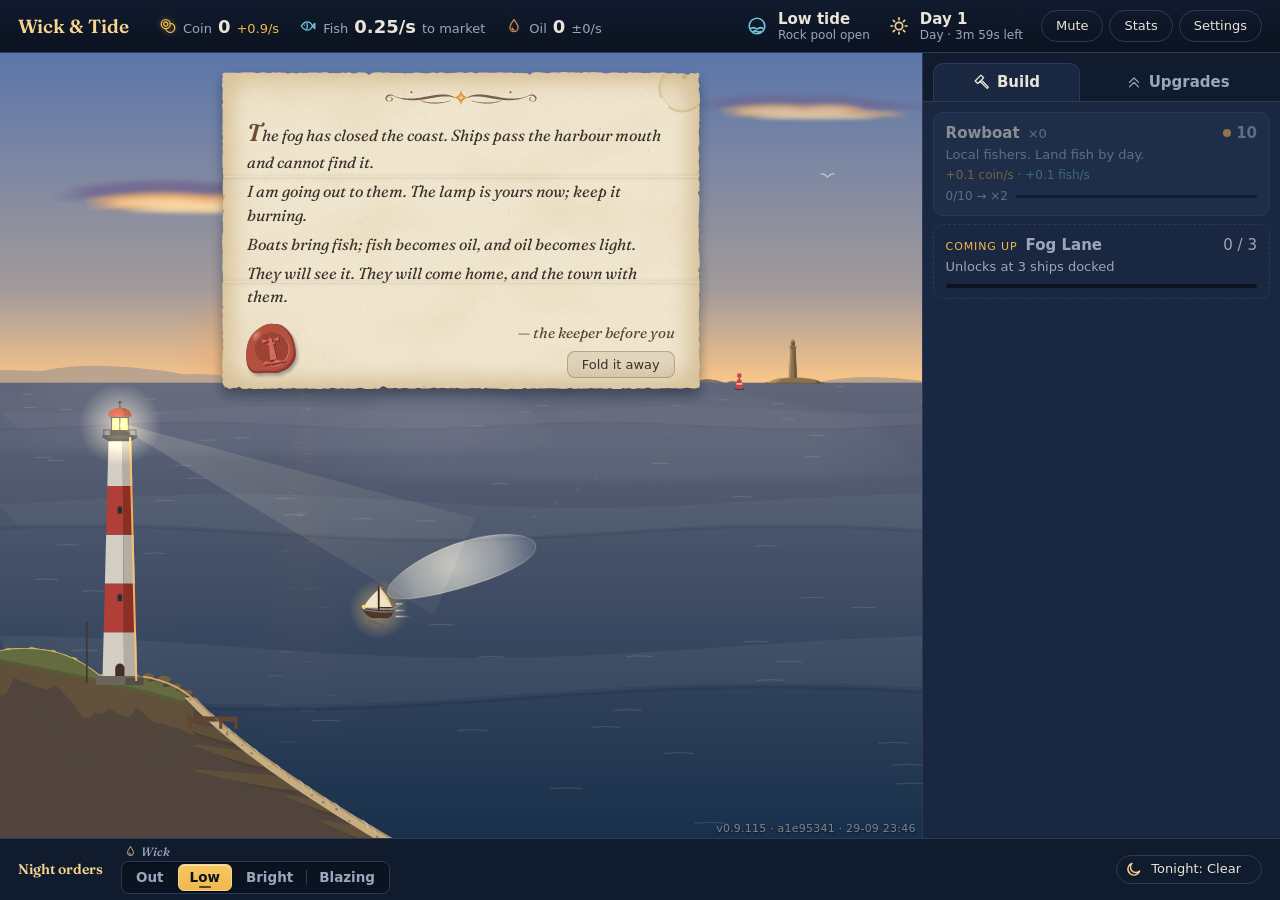
==== commit 882ac6d1: "Playtest build: main a1e95341" ====
--- a/index.html
+++ b/index.html
@@ -4,8 +4,8 @@
     <meta charset="UTF-8" />
     <meta name="viewport" content="width=device-width, initial-scale=1.0" />
     <title>Wick &amp; Tide</title>
-    <script type="module" crossorigin src="./assets/index-CO6zD3st.js"></script>
-    <link rel="stylesheet" crossorigin href="./assets/index-zuepE_or.css">
+    <script type="module" crossorigin src="./assets/index-Bhm7yrBG.js"></script>
+    <link rel="stylesheet" crossorigin href="./assets/index-BbGOjayE.css">
   </head>
   <body>
     <div id="app"></div>
--- a/assets/index-BbGOjayE.css
+++ b/assets/index-BbGOjayE.css
@@ -0,0 +1 @@
+@font-face{font-family:Fraunces Variable;font-style:normal;font-display:swap;font-weight:100 900;src:url(./fraunces-vietnamese-soft-normal-DSA2Kggd.woff2)format("woff2-variations");unicode-range:U+102-103,U+110-111,U+128-129,U+168-169,U+1A0-1A1,U+1AF-1B0,U+300-301,U+303-304,U+308-309,U+323,U+329,U+1EA0-1EF9,U+20AB}@font-face{font-family:Fraunces Variable;font-style:normal;font-display:swap;font-weight:100 900;src:url(./fraunces-latin-ext-soft-normal-DKHvU-YN.woff2)format("woff2-variations");unicode-range:U+100-2BA,U+2BD-2C5,U+2C7-2CC,U+2CE-2D7,U+2DD-2FF,U+304,U+308,U+329,U+1D00-1DBF,U+1E00-1E9F,U+1EF2-1EFF,U+2020,U+20A0-20AB,U+20AD-20C0,U+2113,U+2C60-2C7F,U+A720-A7FF}@font-face{font-family:Fraunces Variable;font-style:normal;font-display:swap;font-weight:100 900;src:url(./fraunces-latin-soft-normal-C-lS_vzd.woff2)format("woff2-variations");unicode-range:U+??,U+131,U+152-153,U+2BB-2BC,U+2C6,U+2DA,U+2DC,U+304,U+308,U+329,U+2000-206F,U+20AC,U+2122,U+2191,U+2193,U+2212,U+2215,U+FEFF,U+FFFD}@font-face{font-family:Fraunces Variable;font-style:italic;font-display:swap;font-weight:100 900;src:url(./fraunces-vietnamese-soft-italic-CyEZfaGz.woff2)format("woff2-variations");unicode-range:U+102-103,U+110-111,U+128-129,U+168-169,U+1A0-1A1,U+1AF-1B0,U+300-301,U+303-304,U+308-309,U+323,U+329,U+1EA0-1EF9,U+20AB}@font-face{font-family:Fraunces Variable;font-style:italic;font-display:swap;font-weight:100 900;src:url(./fraunces-latin-ext-soft-italic-CFDsOWEG.woff2)format("woff2-variations");unicode-range:U+100-2BA,U+2BD-2C5,U+2C7-2CC,U+2CE-2D7,U+2DD-2FF,U+304,U+308,U+329,U+1D00-1DBF,U+1E00-1E9F,U+1EF2-1EFF,U+2020,U+20A0-20AB,U+20AD-20C0,U+2113,U+2C60-2C7F,U+A720-A7FF}@font-face{font-family:Fraunces Variable;font-style:italic;font-display:swap;font-weight:100 900;src:url(./fraunces-latin-soft-italic-CIOv5diB.woff2)format("woff2-variations");unicode-range:U+??,U+131,U+152-153,U+2BB-2BC,U+2C6,U+2DA,U+2DC,U+304,U+308,U+329,U+2000-206F,U+20AC,U+2122,U+2191,U+2193,U+2212,U+2215,U+FEFF,U+FFFD}:root{--ink:#0b1220;--ink-2:#111b2e;--ink-3:#1a2740;--line:#2a3a58;--text:#e8e4d8;--muted:#9aa6bb;--lamp:#f2b84b;--lamp-soft:#f7d58e;--coin:#f2b84b;--fish:#6fc3d8;--oil:#c98a4a;--oil-text:#d99a58;--good:#7fd3a0;--warn:#ff9b7a;--radius:10px;--serif:"Fraunces Variable", "Iowan Old Style", "Palatino Linotype", Palatino, Georgia, serif;--sans:system-ui, -apple-system, "Segoe UI", Roboto, sans-serif;--lightningcss-light: ;--lightningcss-dark:initial;color-scheme:dark}*{box-sizing:border-box}html{font-variation-settings:"SOFT" 100}html,body{background:var(--ink);height:100%;color:var(--text);font:15px/1.4 var(--sans);margin:0}#app{height:100%}button{font:inherit;color:inherit;cursor:pointer}:focus-visible{outline:2px solid var(--lamp);outline-offset:2px}.layout{--shop-w:clamp(300px, 28vw, 400px);grid-template-columns:minmax(0, 1fr) var(--shop-w);grid-template-rows:auto minmax(0,1fr) auto;grid-template-areas:"hud hud""scene shop""orders orders";height:100%;display:grid}.hud{background:linear-gradient(var(--ink-2), var(--ink));border-bottom:1px solid var(--line);grid-area:hud;align-items:center;gap:18px;min-width:0;padding:10px 18px;display:flex}.brand-box{flex-direction:column;margin-right:12px;line-height:1.15;display:flex}.brand-sub{gap:8px;min-width:0;display:flex}.legacy.hidden{display:none}.mult-of{color:var(--muted);letter-spacing:.04em;text-transform:uppercase;flex:none;margin-right:-2px;font-size:10px;line-height:14px}.legacy{color:var(--lamp);font-variant-numeric:tabular-nums;cursor:help;text-underline-offset:2px;font-size:12px;-webkit-text-decoration:underline dotted #f2b84b80;text-decoration:underline dotted #f2b84b80}.brand{font:600 19px var(--serif);color:var(--lamp-soft);letter-spacing:0;white-space:nowrap;margin:0}.resources{grid-template-columns:repeat(4,minmax(118px,max-content));gap:12px 20px;display:grid}.res.hidden{visibility:hidden}.tide{color:var(--muted);font-variant-numeric:tabular-nums;align-items:center;gap:10px;margin-left:auto;display:flex}.tide .tide-name{color:var(--text);font:600 15px var(--sans)}.tide .tide-note{font-size:12px}.tide-icon{color:var(--fish)}.res{white-space:nowrap;align-items:baseline;gap:6px;min-width:0;display:flex}.res .swatch{flex:none;align-self:center}.res-coin .swatch{color:var(--coin);filter:drop-shadow(0 0 3px #f2b84b73)}.res-fish .swatch{color:var(--fish)}.res-oil .swatch{color:var(--oil)}.res-salt .swatch{color:#d8d2c2}.res .label{color:var(--muted);font-size:13px}.res .value{font-variant-numeric:tabular-nums;font-size:18px;font-weight:650}.res .rate{color:var(--good);font-variant-numeric:tabular-nums;font-size:13px}.res-coin .rate{color:var(--coin)}.res-fish .rate{color:var(--fish)}.res-oil .rate{color:var(--oil-text)}.res .rate.muted{color:var(--muted)}.res .rate.falling{color:var(--warn)}.clock{color:var(--muted);font-variant-numeric:tabular-nums;align-items:center;gap:10px;display:flex}.clock-text{white-space:nowrap;flex-direction:column;line-height:1.2;display:flex}.clock .day{color:var(--text);font:600 15px var(--sans)}.clock .phase{font-size:12px}.phase-icon{color:var(--lamp-soft)}.phase-icon[data-icon=moon]{color:var(--text)}.hud-actions{gap:6px;display:flex}.hud-btn{border:1px solid var(--line);color:var(--text);background:0 0;border-radius:99px;padding:6px 14px;font-size:13px}.hud-btn:hover{border-color:var(--lamp);color:var(--lamp-soft)}.scene{background:linear-gradient(#1b2d4f,#10213a 55%,#0c1a2c 56%,#081322);grid-area:scene;position:relative;overflow:hidden}.scene-canvas{width:100%;height:100%;display:block;position:absolute;inset:0}.build-tag{z-index:1;-webkit-user-select:none;user-select:none;color:#e8e4d880;text-shadow:0 1px 2px #050912b3;letter-spacing:.02em;white-space:nowrap;background:0 0;border:0;padding:0;font:11px/1.2 system-ui,sans-serif;position:absolute;bottom:3px;right:6px}.build-tag:hover,.build-tag:focus-visible{color:var(--lamp-soft);text-underline-offset:2px;text-decoration:underline}.scene.trailer :is(.build-tag,.whats-new-note){display:none}.whats-new-note{z-index:2;background:#0b1220c7;border:1px solid #f2b84b73;border-radius:99px;align-items:center;font-size:12px;animation:.6s ease-out both wn-in;display:flex;position:absolute;bottom:22px;right:6px}.whats-new-note button{color:var(--lamp-soft);white-space:nowrap;background:0 0;border:0;padding:4px 6px 4px 12px}.whats-new-note .wn-open:hover{text-underline-offset:2px;text-decoration:underline}.whats-new-note .wn-hide{color:var(--muted);padding:4px 10px 4px 4px;font-size:14px;line-height:1}.whats-new-note .wn-hide:hover{color:var(--lamp-soft)}@keyframes wn-in{0%{opacity:0;transform:translateY(6px)}}.reduce-motion .whats-new-note{animation:none}.coast-rule{z-index:2;border:1px solid var(--line);max-width:calc(100% - 292px);color:var(--muted);white-space:nowrap;cursor:help;background:#0b1220b8;border-radius:99px;align-items:center;gap:7px;padding:4px 12px 4px 7px;font-size:13px;transition:opacity .3s;display:flex;position:absolute;top:10px;left:10px}.coast-rule .beacon.coast-glyph{width:15px;height:15px;box-shadow:none;border-width:1px;font-size:9px}.coast-rule-name{color:var(--text,#e8e4d8);font-weight:650}.coast-rule-head{align-items:center;gap:7px;min-width:0;max-width:100%;display:flex}.coast-rule-line{text-overflow:ellipsis;overflow:hidden}.coast-rule-site{text-overflow:ellipsis;max-width:100%;color:var(--lamp-soft);overflow:hidden}.coast-rule.two{border-radius:14px;flex-direction:column;align-items:flex-start;gap:1px;padding:4px 14px 5px 7px}.coast-rule.two .coast-rule-site{border-top:1px solid var(--line);align-self:stretch;margin-top:2px;padding-top:3px;padding-left:22px;font-size:12.5px}.coast-rule-site-label,.coast-rule-goal-label{letter-spacing:.08em;text-transform:uppercase;color:var(--muted);margin-right:7px;font-size:10px;font-weight:650}.coast-rule-site[hidden]{display:none}.coast-rule-goal{text-overflow:ellipsis;max-width:100%;color:var(--text,#e8e4d8);overflow:hidden}.coast-rule.two .coast-rule-goal{border-top:1px solid var(--line);align-self:stretch;margin-top:2px;padding:3px 0 0 22px;font-size:12.5px}.coast-rule-goal-count{color:var(--muted)}.coast-rule-goal.met .coast-rule-goal-text{color:var(--lamp-soft);animation:.6s ease-out goal-met}@keyframes goal-met{0%{opacity:0}}.reduce-motion .coast-rule-goal.met .coast-rule-goal-text{animation:none}.coast-rule-goal[hidden],.coast-rule-line[hidden]{display:none}.scene:has(.coach.show) .coast-rule{opacity:0;pointer-events:none}@media (max-width:1000px){.coast-rule{max-width:calc(100% - 20px)}.scene:has(.toast.show) .coast-rule{opacity:0;pointer-events:none}}.scene.trailer .coast-rule{display:none}.scene:has(.arrival-card:not(.hidden)) .coach{visibility:hidden}.arrival-card{z-index:3;border-radius:var(--radius);border:1px solid var(--line);border-left:3px solid var(--lamp);background:#0b1220eb;width:min(340px,100% - 20px);margin-left:max(-170px,10px - 50%);animation:.6s ease-out both arrival-in;position:absolute;top:46px;left:50%;overflow:hidden;box-shadow:0 10px 28px #0006}.arrival-card.hidden,.scene.trailer .arrival-card{display:none}.scene:has(.letter.show) .arrival-card{display:none}@keyframes arrival-in{0%{opacity:0;transform:translateY(-6px)}}.arrival-art{background-position:50%;background-size:cover;height:110px}.arrival-text{gap:5px;padding:10px 14px 12px;display:grid}.arrival-text p,.arrival-text h3{margin:0}.arrival-kicker{letter-spacing:.08em;text-transform:uppercase;color:var(--lamp-soft);font-size:11px}.arrival-text h3{font-family:var(--serif,serif);color:var(--text);font-size:18px}.arrival-line{color:var(--text);font-size:14px;font-weight:650}.arrival-how{color:var(--text);font-size:13px;line-height:1.4}.arrival-more summary{cursor:pointer;color:var(--muted);font-size:12px}.arrival-more summary:focus-visible{outline:2px solid var(--lamp-soft);outline-offset:2px}.arrival-more .arrival-rule{color:var(--muted);margin-top:4px;font-size:13px;line-height:1.4}.arrival-btn{margin-top:4px;padding:7px}@media (max-height:600px){.arrival-art{height:64px}.arrival-card{top:40px}.arrival-rule,.arrival-how{font-size:12px}}.coach{border-radius:var(--radius);pointer-events:none;border:1px solid #e8e4d814;border-left:3px solid var(--lamp);max-width:min(440px,80%);color:var(--text);text-align:left;opacity:0;background:#0b1220d6;padding:10px 16px 10px 14px;font-size:14px;transition:opacity .4s,transform .4s;position:absolute;top:16px;left:50%;transform:translate(-50%,-8px);box-shadow:0 8px 24px #00000059}.coach.show{opacity:1;transform:translate(-50%)}.scene:has(.toast.show) .coach{opacity:0}.coach.show{transition-delay:.35s,0s}:is(.scene:has(.toast.show) .coach,.scene:has(.letter.show) .coach){transition-duration:.2s;transition-delay:0s}.scene:has(.coach.show) .toast.show{transition-delay:.2s}.coach:before{content:"✦";color:var(--lamp);margin-right:8px}.letter{z-index:4;scrollbar-width:none;box-sizing:border-box;color:#3a3128;width:min(500px,100% - 16px);max-height:calc(100% - 16px);font:italic 16px/1.45 var(--serif);background:0 0/100% 100% no-repeat;flex-direction:column;gap:6px;padding:22px 36px 28px;display:none;position:absolute;top:12px;left:50%;overflow-y:auto;transform:translate(-50%,-8px)}.letter.show{animation:.6s ease-out both letter-in;display:flex}@keyframes letter-in{0%{opacity:0;transform:translate(-50%,-8px)}to{opacity:1;transform:translate(-50%)}}.reduce-motion .letter.show{animation:none;transform:translate(-50%)}.letter-flourish{align-self:center;width:176px;height:21px;margin:0 0 2px;display:block}.letter-flourish svg,.letter-seal svg{width:100%;height:100%;display:block}.letter-line{margin:0}.letter-line:first-of-type:first-letter{color:#6b4e2e;font-size:1.5em;font-weight:600}.letter-foot{justify-content:space-between;align-items:flex-end;gap:12px;margin-top:2px;display:flex}.letter-seal{flex:none;width:66px;height:68px;margin:0 0 -6px -8px;transform:rotate(-9deg)}.letter.show .letter-seal{animation:.5s cubic-bezier(.3,.7,.4,1.2) .45s both seal-press}@keyframes seal-press{0%{opacity:0;transform:rotate(-9deg)scale(1.4)}to{opacity:1;transform:rotate(-9deg)scale(1)}}.reduce-motion .letter.show .letter-seal{animation:none}.letter-foot-end{flex-direction:column;align-items:flex-end;gap:8px;min-width:0;display:flex}.letter-sign{text-align:right;color:#5a4430;margin:0;font-size:15px}.letter-title{font:600 20px var(--serif);color:#3a3128;text-align:center;margin:0 0 4px;font-style:normal}.letter-action{font:600 13px/1.35 var(--sans);color:#3a3128;text-align:center;margin:6px 0 0;font-style:normal}.letter-chain{font:13px/1.3 var(--sans);grid-template-columns:repeat(5,1fr);gap:6px;margin:0;padding:0;list-style:none;display:grid}.chain-step{text-align:center;flex-direction:column;align-items:center;gap:4px;display:flex;position:relative}.chain-step svg{color:#8a5a1c}.chain-step+.chain-step:before{content:"→";color:#8a7a5a;font-style:normal;position:absolute;top:5px;left:-9px}.letter .letter-close{width:auto;font:13px var(--sans);color:#3a3128;background:#6b4e2e1a;border:1px solid #6b4e2e59;border-radius:8px;padding:5px 14px}.letter .letter-close:hover{background:#6b4e2e2e;border-color:#6b4e2e99}.letter .letter-close:focus-visible{outline-offset:2px;outline:2px solid #8a5a1c}.scene:has(.letter.show) .coach{opacity:0}.trailer-game .letter{display:none}.toasts{pointer-events:none;z-index:2;flex-direction:column;gap:8px;width:min(250px,100% - 24px);display:flex;position:absolute;top:12px;right:12px}.toast{border-radius:var(--radius);border:1px solid var(--line);border-left:3px solid var(--lamp);opacity:0;background:#0b1220e6;align-items:center;gap:10px;padding:8px 12px;transition:opacity .35s,transform .35s;display:flex;transform:translate(16px);box-shadow:0 8px 24px #00000059}.toast.show{opacity:1;transform:none}.toast-icon{width:32px;height:32px;color:var(--lamp);background:#f2b84b1f;border:1px solid #f2b84b73;border-radius:50%;flex:none;place-items:center;display:grid}.toast-badge{background:50%/contain no-repeat;flex:none;width:44px;height:44px;margin:-4px -2px -4px -4px}.toast-text{flex-direction:column;min-width:0;font-size:13px;line-height:1.3;display:flex}.toast-kicker{color:var(--lamp-soft);letter-spacing:.08em;text-transform:uppercase;font-size:11px}.toast-text strong{font:600 14px var(--serif);color:var(--text);-webkit-line-clamp:2;-webkit-box-orient:vertical;display:-webkit-box;overflow:hidden}.toast-body{color:var(--muted);-webkit-line-clamp:4;-webkit-box-orient:vertical;font-size:12px;display:-webkit-box;overflow:hidden}.toast-note{-webkit-line-clamp:2;margin-top:2px}@media (max-width:1000px),(max-height:600px){.toasts{gap:6px;width:min(230px,100% - 32px);top:8px;right:10px}.toast{gap:8px;padding:6px 10px}.toast .toast-body{display:none}.toast-icon{width:28px;height:28px}.toast-badge{width:34px;height:34px;margin:-3px -1px -3px -3px}.toast-text strong{font-size:13px}.letter{gap:4px;font-size:15px;line-height:1.4}.letter-flourish{width:150px;height:18px}.letter-seal{width:48px;height:50px}}@media (max-height:440px) and (min-width:900px){.coach{max-width:min(820px,60%);padding:6px 14px;font-size:13px;top:8px}.letter{gap:2px;width:min(820px,60%);padding:14px 30px 22px;font-size:14px;line-height:1.35;top:2px}.letter-flourish{display:none}.letter-seal{width:40px;height:42px;margin:0 0 -4px -6px}.letter-foot-end{flex-direction:row;align-items:center;gap:12px}.letter-sign{font-size:13px}.letter .letter-close{padding:3px 12px;font-size:12px}}.panel{background:var(--ink-2);border-left:1px solid var(--line)}.shop{flex-direction:column;grid-area:shop;min-height:0;display:flex}.tabs{border-bottom:1px solid var(--line);gap:4px;padding:10px 10px 0;display:flex}.tab{border-radius:var(--radius) var(--radius) 0 0;color:var(--muted);background:0 0;border:1px solid #0000;border-bottom:none;flex:1;padding:8px 10px;font-weight:600;position:relative}.tab.active{background:var(--ink-3);border-color:var(--line);color:var(--text)}.tab .icon{vertical-align:-4px;margin-right:6px}.tabs.no-icons .tab .icon{display:none}.tabs.measuring>.tab.tab{flex:none}.badge{background:var(--lamp);color:var(--ink);border-radius:99px;margin-left:6px;padding:0 6px;font-size:12px;display:none}.badge.show{display:inline-block}.buy-mode{background:var(--ink-3);align-items:center;gap:8px;padding:8px 10px 0;display:flex}.buy-mode.hidden{display:none}.buy-mode .seg{flex:1}.buy-mode .seg .buy-mode-option{white-space:nowrap;flex:1;padding:2px 6px 3px}.item{position:relative}.item.bought-many:after{content:attr(data-bought);pointer-events:none;color:var(--lamp);text-shadow:0 1px 2px #0009;font-size:15px;font-weight:700;animation:.9s ease-out forwards bought-many;position:absolute;top:-4px;right:12px}@keyframes bought-many{0%{opacity:1;transform:translateY(0)}to{opacity:0;transform:translateY(-16px)}}.reduce-motion .item.bought-many:after{animation:none}@media (prefers-reduced-motion:reduce){.item.bought-many:after{animation:none}}.shop-list{background:var(--ink-3);flex-direction:column;flex:1;gap:8px;padding:10px;display:flex;overflow-y:auto}.item{text-align:left;border-radius:var(--radius);background:#22324f;border:1px solid #34486c;grid-template-columns:1fr auto;grid-template-areas:"head cost""desc desc";gap:2px 10px;padding:10px 12px;transition:background .12s,border-color .12s,transform 80ms;display:grid}.item:hover:not(.locked){border-color:var(--lamp);background:#2a3d60}.item:active:not(.locked){transform:translateY(1px)}.item.locked{opacity:.55;cursor:default}.item.suggest{border-color:var(--lamp);animation:1.6s ease-in-out infinite suggest}@keyframes suggest{50%{box-shadow:0 0 0 3px #f2b84b59,0 0 18px #f2b84b59}}.item.bought{animation:.45s ease-out bought}@keyframes bought{0%{background:#3b4f6e;transform:scale(1);box-shadow:0 0 0 2px #f2b84bb3,0 0 16px #f2b84b73}30%{transform:scale(1.025)}to{transform:scale(1)}}.item.denied{animation:.6s ease-in-out denied}@keyframes denied{10%{transform:translate(-4px)}25%{transform:translate(3px)}40%{transform:translate(-2px)}50%{transform:none}}.item.denied .cost{animation:.6s ease-out denied-cost}@keyframes denied-cost{0%{color:#ff9b7a}}.reduce-motion .item.bought{border-color:var(--lamp)}.reduce-motion .item.denied .cost{color:#ff9b7a}@media (prefers-reduced-motion:reduce){.item.bought{border-color:var(--lamp)}.item.denied .cost{color:#ff9b7a}}.row-head{grid-area:head;align-items:baseline;gap:8px;display:flex}.item .name{font-weight:650}.item .owned{color:var(--muted);font-variant-numeric:tabular-nums;white-space:nowrap;flex:none;font-size:13px}.item .desc{color:var(--muted);grid-area:desc;font-size:13px}.item .cost{color:var(--coin);font-variant-numeric:tabular-nums;grid-area:cost;font-weight:650}.item .cost:before{content:"";background:var(--coin);vertical-align:1px;border-radius:50%;width:8px;height:8px;margin-right:5px;display:inline-block}.item.locked .cost{color:var(--muted)}.item .milestone{color:var(--muted);font-variant-numeric:tabular-nums;flex-wrap:wrap;grid-column:1/-1;align-items:center;gap:8px;margin-top:3px;font-size:12px;display:flex}.item .milestone.hidden{display:none}.milestone-text{overflow-wrap:anywhere;min-width:0}.milestone-bar{background:var(--ink);border-radius:99px;flex:48px;min-width:48px;height:3px;overflow:hidden}.milestone-fill{background:var(--coin);opacity:.75;height:100%;transition:width .3s;display:block}.milestone.close .milestone-text{color:var(--lamp);font-weight:650}.milestone.done .milestone-bar{display:none}.milestone.done .milestone-text{color:var(--lamp)}.milestone.waiting .milestone-text{color:var(--muted);font-style:italic}.item.milestone-hit{animation:1.4s ease-out milestone-hit}@keyframes milestone-hit{0%{background:#6b5320;border-color:#ffd98a;box-shadow:0 0 0 3px #ffd98ae6,0 0 28px #f2b84bcc}30%{background:#4e4428;box-shadow:0 0 0 2px #ffd98a99,0 0 20px #f2b84b80}}.item.milestone-hit .milestone-text{animation:1.4s ease-out milestone-text}@keyframes milestone-text{0%,40%{color:#ffe3a3}}.reduce-motion .item.milestone-hit{background:#4e4428;border-color:#ffd98a}@media (prefers-reduced-motion:reduce){.item.milestone-hit{background:#4e4428;border-color:#ffd98a}}.item.teaser{border-style:dashed;border-color:var(--line);cursor:default;background:0 0;grid-template-areas:"head cost""desc desc""bar bar"}.item.teaser:hover{border-color:var(--line);background:0 0}.item.teaser .name{color:var(--muted)}.item.teaser .cost{color:var(--muted);font-weight:500}.item.teaser .cost:before{display:none}.teaser-label{letter-spacing:.08em;text-transform:uppercase;color:var(--lamp);font-size:11px}.teaser-bar{background:var(--ink);border-radius:99px;grid-area:bar;height:4px;margin-top:6px;overflow:hidden}.teaser-fill{background:var(--lamp);opacity:.7;height:100%;transition:width .4s;display:block}.item.coast-own{--coast:var(--lamp);border-left:4px solid var(--coast);padding-left:9px}.item.coast-own[data-type=home]{--coast:#7fb7de}.item.coast-own[data-type=fogbound]{--coast:#d9dfdc}.item.coast-own[data-type=strait]{--coast:#f0b45c}.item.coast-own[data-type=reach]{--coast:#9a86d8}.item.coast-own[data-type=frost]{--coast:#c4e8fa}.item.coast-own[data-type=shoals]{--coast:#96c484}.item.coast-own:hover:not(.locked){border-left-color:var(--coast)}.item.teaser.coast-own,.item.teaser.coast-own:hover{border-left:4px solid var(--coast)}.item.teaser.coast-own .teaser-label{color:var(--coast)}.item.teaser.coast-own .teaser-fill{background:var(--coast)}.item.coast-own .coast-tag{letter-spacing:.06em;text-transform:uppercase;color:var(--coast);white-space:nowrap;font-size:11px;font-weight:650}.item.coast-own .coast-tag:after{content:" ·";color:var(--muted);letter-spacing:0}.row-head .beacon.coast-glyph{width:15px;height:15px;box-shadow:none;border-width:1px;align-self:center;font-size:9px}.empty{color:var(--muted);text-align:center;margin:24px 8px;font-style:italic}.orders{background:var(--ink-2);border-top:1px solid var(--line);grid-area:orders;align-items:center;gap:18px;padding:10px 18px;display:flex}.orders-title{font:600 14px var(--serif);color:var(--lamp-soft);white-space:nowrap}.wick{border:1px solid var(--line);color:var(--muted);background:0 0;border-radius:99px;padding:5px 12px}.wick.active{background:var(--lamp);border-color:var(--lamp);color:var(--ink);font-weight:650}.orders{padding-block:6px}.seg-field{flex-direction:column;align-items:flex-start;gap:2px;display:flex}.seg-label{font:italic 500 12px/1.15 var(--serif);color:var(--muted);letter-spacing:.01em;cursor:help;align-items:center;gap:4px;padding-left:3px;display:flex}.seg-label .seg-icon{color:var(--lamp-soft);opacity:.85;flex:none}.seg-auto{border:1px solid var(--line);font:600 10px/1.4 var(--sans);color:var(--muted);border-radius:99px;margin-left:2px;padding:0 5px;font-style:normal}.seg-auto.hidden{display:none}.seg-effect{font:600 11px/1.4 var(--sans);color:var(--lamp-soft);white-space:nowrap;margin-left:4px;font-style:normal}.seg-effect:before{content:"· ";color:var(--muted);font-weight:400}.seg{border:1px solid var(--line);background:#05091273;border-radius:8px;align-items:stretch;gap:2px;padding:2px;display:flex;box-shadow:inset 0 1px 2px #00000059}.seg .seg-opt{color:var(--muted);background:0 0;border:1px solid #0000;border-radius:6px;padding:3px 11px 4px;font-size:13.5px;font-weight:600;line-height:1.35;transition:background .12s,color .12s;position:relative}.seg .seg-opt.hidden{display:none}.seg .seg-opt+.seg-opt:before{content:"";background:var(--line);pointer-events:none;width:1px;position:absolute;top:5px;bottom:5px;left:-2px}.seg .seg-opt[aria-checked=true]:before,.seg .seg-opt[aria-checked=true]+.seg-opt:before{display:none}.seg .seg-opt:hover:not([aria-checked=true]):not([aria-disabled=true]){color:var(--text);background:#e8e4d812}.seg .seg-opt[aria-checked=true]{background:linear-gradient(#f5c863, var(--lamp));color:var(--ink);border-color:#f7d58e;box-shadow:0 1px #00000073,inset 0 1px #fff6d88c}.seg .seg-opt[aria-checked=true]:after{content:"";background:var(--ink);opacity:.7;border-radius:1px;width:12px;height:2px;margin-left:-6px;position:absolute;bottom:2px;left:50%}.seg .seg-opt:focus-visible{outline:2px solid var(--lamp-soft);outline-offset:1px;z-index:1}.seg .seg-opt.advised:not([aria-checked=true]){border-color:var(--lamp);color:var(--lamp-soft);border-style:dashed}.post-group.auto .seg-opt{cursor:default}.post-group.auto .seg-opt:not([aria-checked=true]){opacity:.5}.warn{color:var(--warn);font-size:13px}.warn.calm{color:var(--muted)}.hint{color:var(--muted);margin:0 0 0 auto;font-size:13px}.orders>:is(.orders-title,.forecast){flex-shrink:0}.orders[data-tight="6"]>:is(.orders-title,.forecast){flex-shrink:1}.orders>.hint{min-width:14em}.hint.hidden,.post-group.hidden,.glass-glow.hidden{display:none}.hint.dusk{color:var(--lamp-soft);animation:2.4s ease-in-out infinite alternate dusk-glow}@keyframes dusk-glow{0%{text-shadow:none}to{text-shadow:0 0 10px #f2b84b8c}}.reduce-motion .hint.dusk{animation:none}.wick-group.locked .seg-opt[aria-disabled=true]{opacity:.4;cursor:not-allowed}.glass-glow{color:var(--good);margin:0 0 8px;font-size:13px}.forecast{border:1px solid var(--line);white-space:nowrap;border-radius:99px;align-items:center;gap:8px;margin-left:auto;padding:4px 12px 4px 8px;font-size:13px;display:flex}.forecast-bonus{color:var(--muted)}.bell,.great-bell{border:1px solid var(--warn);color:var(--warn);white-space:nowrap;background:#ff9b7a1f;border-radius:99px;padding:5px 14px;font-weight:650}.bell:hover,.great-bell:hover{background:#ff9b7a40}.bell.rung{background:var(--warn);color:var(--ink);cursor:default}.bell.hidden,.great-bell.hidden{display:none}.great-bell{background:0 0;padding:5px 12px}.bell.idle{border-color:var(--line);color:var(--muted);cursor:help;background:0 0;font-weight:500}.bell.idle:hover{background:#ffffff0a}.bell-short,.orders:is([data-tight="4"],[data-tight="5"],[data-tight="6"]) .bell.idle .bell-text{display:none}.orders:is([data-tight="4"],[data-tight="5"],[data-tight="6"]) .bell.idle .bell-short{display:inline}.bell.waiting:not(.rung){color:#ffd2c2;background:#ff9b7a38;animation:3s ease-in-out infinite bell-call;box-shadow:0 0 0 2px #ff9b7a8c,0 0 14px #ff9b7a73}@keyframes bell-call{50%{background:#ff9b7a57;box-shadow:0 0 0 4px #ff9b7a40,0 0 24px #ff9b7ab3}}.coast-chip{border:1px solid var(--line);color:var(--muted);white-space:nowrap;text-overflow:ellipsis;cursor:help;border-radius:99px;flex:none;margin-left:auto;padding:5px 12px;font-size:13px;overflow:hidden}.coast-chip.hidden{display:none}.coast-chip:not(.hidden)+.forecast{margin-left:0}.coast-chip.on{color:#d9ecff;background:#7fb4e629;border-color:#7fb4e6;font-weight:650;animation:3s ease-in-out infinite chip-call;box-shadow:0 0 0 2px #7fb4e666,0 0 12px #7fb4e659}@keyframes chip-call{50%{background:#7fb4e642;box-shadow:0 0 0 4px #7fb4e633,0 0 22px #7fb4e699}}.forecast.beside-chip .forecast-text{display:none}.forecast.beside-chip .forecast-short{display:inline}.chip-short,.orders:is([data-tight="3"],[data-tight="4"],[data-tight="5"],[data-tight="6"]) .coast-chip .chip-text{display:none}.orders:is([data-tight="3"],[data-tight="4"],[data-tight="5"],[data-tight="6"]) .coast-chip .chip-short{display:inline}.orders:is([data-tight="3"],[data-tight="4"],[data-tight="5"],[data-tight="6"]) .coast-chip{max-width:190px}.post-group.nudge .seg-opt.advised:not([aria-checked=true]){animation:3s ease-in-out infinite post-call;box-shadow:0 0 0 2px #f0be5a73,0 0 12px #f0be5a66}@keyframes post-call{50%{box-shadow:0 0 0 3px #f0be5a40,0 0 20px #f0be5aa6}}.forecast[data-weather=storm]{border-color:var(--warn)}.forecast-bonus.matched{color:var(--good);font-weight:650}.weather-icon{color:var(--lamp-soft)}.forecast[data-weather=fog] .weather-icon{color:#c9d3e2}.forecast[data-weather=calm] .weather-icon{color:#8fc7e8}.forecast[data-weather=storm] .weather-icon{color:var(--warn)}@media (max-height:600px){.modal.light{padding:14px 24px}.modal.light h2{font-size:21px}}.backdrop{z-index:10;background:#050912b8;place-items:center;display:grid;position:fixed;inset:0}.modal{overscroll-behavior:contain;border:1px solid var(--line);background:linear-gradient(#1c2a45,#141f35);border-radius:14px;width:min(420px,92vw);max-height:96vh;padding:24px 28px;overflow-y:auto;box-shadow:0 20px 60px #00000080}.modal h2{font:600 24px var(--serif);color:var(--lamp-soft);margin:0 0 6px}.modal .lead{color:var(--muted);margin:0 0 14px}.log{gap:6px;margin:0 0 12px;display:grid}.log-line{border-bottom:1px dashed var(--line);justify-content:space-between;padding-bottom:4px;display:flex}.log dt{color:var(--muted)}.log dd{font-variant-numeric:tabular-nums;margin:0;font-weight:650}.modal .note{color:var(--muted);margin:0 0 16px;font-size:12px}.primary{border-radius:var(--radius);background:var(--lamp);width:100%;color:var(--ink);border:none;padding:10px;font-weight:700}.primary:hover{background:var(--lamp-soft)}.reduce-motion *{transition:none!important;animation:none!important}@media (prefers-reduced-motion:reduce){*{transition:none!important;animation:none!important}}@media (max-width:1180px){.hud{gap:14px;padding:8px 14px}.brand-box{margin-right:0}.resources{grid-template-columns:repeat(4,auto);gap:14px}.res-fish .rate,.tide .tide-note{display:none}.hud-btn{padding:5px 10px}}@media (max-width:1000px){.brand,.orders-title,.res .label,.clock .phase{display:none}.hud-actions{gap:4px}.hud-btn{padding:4px 9px;font-size:12px}}@media (max-height:800px){.item-gen.known:not(.coast-own) .desc{display:none}}@media (max-height:600px),(max-width:1000px){.item-gen:not(.coast-own) .desc,.item-up .desc{display:none}.item.coast-own .desc{-webkit-line-clamp:3;-webkit-box-orient:vertical;font-size:12px;display:-webkit-box;overflow:hidden}.item{padding:7px 10px}.item.coast-own{padding-left:7px}.shop-list{gap:6px;padding:8px}}@media (max-width:760px){.layout{grid-template:"hud""scene"40vh"shop"minmax(0,1fr)"orders"/1fr}.hud{flex-wrap:wrap;gap:10px 16px}.resources{grid-template-columns:repeat(2,auto)}.tide{margin-left:0}.orders{flex-wrap:wrap}.hint{margin-left:0}.brand,.orders-title,.res .label,.clock .phase{display:revert}}.tab.hidden{display:none}.shelf{flex-direction:column;gap:8px;display:flex}.shelf.in-north .south-only,.north-carried.hidden,.north-post-card.hidden{display:none!important}.north-carried{color:var(--muted);margin:0 2px;font-size:13px}.north-post-card{border-radius:var(--radius);background:linear-gradient(160deg,#1d2c48,#16223a);border:1px solid #3c5a86;flex-direction:column;gap:6px;padding:14px 16px;display:flex}.north-post-card .north-letter{font:italic 400 15px/1.45 var(--serif);color:var(--text);margin:0}.north-post-card .north-sign{text-align:right;font:italic 400 13px var(--serif);color:var(--muted);margin:0 0 4px}.north-post-card .north-help{color:var(--muted);margin:0;font-size:13px}.shelf h3{font:600 16px var(--serif);color:var(--lamp-soft);margin:0}.shelf .shelf-title{color:var(--muted);letter-spacing:.04em;text-transform:uppercase;font-size:14px;font-family:var(--sans);margin:10px 2px 0}.bottle-card{border-radius:var(--radius);background:radial-gradient(circle at 85% 0,#6fc3d82e,#0000 60%),#22324f;border:1px solid #34486c;flex-direction:column;gap:6px;padding:12px 14px;display:flex}.bottle-head{color:var(--muted);justify-content:space-between;align-items:baseline;font-size:13px;display:flex}.bottle-head .glass{color:var(--fish)}.glass-count{color:#bfe9f3;font-variant-numeric:tabular-nums;font-size:18px;font-weight:700}.bottle-lead,.bottle-next{color:var(--muted);margin:0;font-size:13px}.bottle-next:empty{display:none}.bottle-btn{margin-top:4px}.primary:disabled{background:var(--line);color:var(--muted);cursor:default}.item .glass-cost{color:#9fdcec}.item .glass-cost:before{background:#9fdcec;border-radius:2px;transform:rotate(45deg)}.item-perk.locked .glass-cost{color:var(--muted)}.item-perk:has(.perk-live){grid-template-areas:"head cost""desc desc""live live"}.item-perk .perk-live{color:var(--text);grid-area:live;margin-top:2px;font-size:12px}.bottles{flex-wrap:wrap;gap:8px;display:flex}.bottles .empty{text-align:left;margin:8px 4px}.bottle{width:88px;color:var(--muted);text-align:center;flex-direction:column;align-items:center;gap:4px;font-size:12px;display:flex}.bottle-glass{background:linear-gradient(#bfe9f340,#6fc3d81f);border:1px solid #bfe9f380;border-radius:16px 8px 8px 16px;width:70px;height:34px;position:relative}.bottle-glass:after{content:"";background:#a9744a;border-radius:2px;width:9px;height:10px;position:absolute;top:11px;right:-9px}.bottle-ship{border-bottom:13px solid #f3ead6;border-left:7px solid #0000;border-right:7px solid #0000;width:0;height:0;position:absolute;top:8px;left:38px}.bottle-ship:after{content:"";background:#7a4f36;border-radius:0 0 6px 6px;width:24px;height:5px;position:absolute;top:13px;left:-12px}.bottle-glass .bottle-mark{width:16px;height:16px;box-shadow:none;border-width:1px;margin-top:-8px;font-size:9px;position:absolute;top:50%;left:4px}.bottle-glass .bottle-seal{z-index:1;background:radial-gradient(circle at 40% 35%,#d8664c,#9c3624 70%);border-radius:50%;width:13px;height:13px;position:absolute;top:7px;right:-14px;box-shadow:0 1px 2px #00000073}.bottle.sealed .bottle-label{color:var(--lamp-soft)}.bottle[data-type=home] .bottle-glass{border-color:#7fb7decc}.bottle[data-type=fogbound] .bottle-glass{border-color:#d9dfdccc}.bottle[data-type=strait] .bottle-glass{border-color:#f0b45ccc}.bottle[data-type=reach] .bottle-glass{border-color:#9a86d8d9}.bottle[data-type=frost] .bottle-glass{border-color:#c4e8fae6}.bottle[data-type=shoals] .bottle-glass{border-color:#96c484d9}.secondary{border-radius:var(--radius);border:1px solid var(--line);color:var(--text);background:0 0;padding:10px;font-weight:600}.secondary:hover{border-color:var(--muted)}.modal.wide{width:min(880px,94vw);max-height:94vh;padding:18px 24px;overflow-y:auto}.modal.wide .log{gap:2px;font-size:13px}.modal.wide .primary{padding:8px}.stats-cols{grid-template-columns:1fr 1fr;gap:24px;display:grid}.stats-bests{margin-top:6px}.stats-bests .log-line{align-items:baseline;gap:12px}.stats-bests .log-line dt{flex:none}.stats-bests .log-line dd{text-align:right}.modal.wide .stats-bests .log{grid-template-columns:1fr 1fr;column-gap:24px;display:grid}.modal h3{font:600 16px var(--serif);color:var(--lamp-soft);margin:6px 0 8px}.ach-title{margin-top:4px}.ach-grid{grid-template-columns:repeat(4,1fr);gap:6px;margin:0 0 16px;padding:0;list-style:none;display:grid}.ach{border:1px solid var(--line);border-radius:var(--radius);opacity:.55;align-items:center;gap:8px;padding:6px 8px;display:flex}.ach.on{opacity:1;border-color:#f2b84b80}.ach-badge{background:50%/contain no-repeat;flex:none;width:48px;height:48px;margin:-4px -2px -4px -3px}@media (max-width:1000px),(max-height:600px){.ach-badge{width:40px;height:40px;margin:-3px -1px -3px -3px}}.sr-only{clip:rect(0 0 0 0);white-space:nowrap;border:0;width:1px;height:1px;margin:-1px;padding:0;position:absolute;overflow:hidden}.ach-text{min-width:0;color:var(--muted);flex-direction:column;font-size:11px;line-height:1.25;display:flex}.ach-text strong{color:var(--text);font-size:12.5px}@media (max-width:760px){.stats-cols,.modal.wide .stats-bests .log{grid-template-columns:1fr}.ach-grid{grid-template-columns:1fr 1fr}}.modal.settings{overscroll-behavior:contain;width:min(460px,94vw);max-height:94vh;overflow-y:auto}.set-about{color:var(--muted);margin:0 0 8px;font-size:11px}.set-about-row{justify-content:space-between;align-items:baseline;gap:10px;margin:0 0 8px;display:flex}.set-about-row .set-about{margin:0}.set-about-row .link-btn{white-space:nowrap;font-size:12px}.set-footer{z-index:1;background:#141f35;margin:0 0 -24px;padding:10px 0 24px;position:sticky;bottom:-24px;box-shadow:0 -10px 12px -8px #05091299}.set-row{border-bottom:1px dashed var(--line);justify-content:space-between;align-items:center;gap:12px;padding:6px 0;display:flex}.set-row label{color:var(--muted)}.set-row input[type=range]{width:180px;accent-color:var(--lamp)}.set-row input[type=checkbox]{width:18px;height:18px;accent-color:var(--lamp)}.set-row select{appearance:none;min-width:0;max-width:62%;font:inherit;color:#e8e2d2;cursor:pointer;text-overflow:ellipsis;background:#16203a url("data:image/svg+xml,%3Csvg xmlns='http://www.w3.org/2000/svg' width='10' height='6' viewBox='0 0 10 6'%3E%3Cpath d='M1 1l4 4 4-4' fill='none' stroke='%239AA3B5' stroke-width='1.5' stroke-linecap='round' stroke-linejoin='round'/%3E%3C/svg%3E") right 10px center no-repeat;border:1px solid #26324f;border-radius:8px;padding:5px 30px 5px 10px;font-size:14px;transition:border-color .15s}.set-row select:hover{border-color:#9aa3b5}.set-row select:focus-visible{outline-offset:1px;border-color:#f2c14e;outline:2px solid #f2c14e}.set-row select option{color:#e8e2d2;background:#16203a}.save-box{width:100%;color:var(--text);background:var(--ink);border:1px solid var(--line);resize:vertical;word-break:break-all;border-radius:8px;margin:4px 0 8px;padding:8px;font:12px/1.3 ui-monospace,Consolas,monospace}.save-box[hidden]{display:none}.link-btn{color:#9aa3b5;text-underline-offset:3px;background:0 0;border:0;padding:2px 0;font-size:13px;-webkit-text-decoration:underline #9aa3b573;text-decoration:underline #9aa3b573}.link-btn:hover{color:#e8e2d2}.save-toggle{margin-top:8px;display:block}.set-status{min-height:1.3em;color:var(--good);margin:6px 0 10px;font-size:13px}.set-danger{justify-content:space-between;align-items:center;gap:10px;margin-bottom:14px;display:flex}.link-btn.danger{text-align:left;color:#e07a5fbf;flex:none;text-decoration-color:#e07a5f66}.link-btn.danger:hover{color:#e07a5f}.link-btn.danger.armed{color:#e07a5f;font-weight:700;text-decoration-color:#e07a5f}.set-danger .secondary{flex:none;margin-left:auto}@media (max-height:440px) and (min-width:900px){.modal.settings{grid-template-columns:.9fr 1.5fr 1fr;align-items:start;column-gap:28px;width:min(1100px,96vw);max-height:96vh;padding:8px 20px 10px;display:grid}.modal.settings h2{grid-column:1/-1;margin:0;font-size:18px}.modal.settings h3{margin:2px 0;font-size:14px}.modal.settings .set-row{padding:3px 0}.modal.settings .set-row button{white-space:nowrap;padding-top:4px;padding-bottom:4px}.modal.settings .save-box{resize:none;height:44px;margin:2px 0 4px}.modal.settings .set-status{min-height:0;margin:2px 0}.modal.settings .set-danger{margin-bottom:0}.modal.settings .modal-actions{gap:6px}.modal.settings .set-row input[type=range]{width:150px}.modal.settings .set-row label{white-space:nowrap}.modal.settings{grid-template-rows:auto auto 1fr}.modal.settings>.set-group{grid-row:2/4}.modal.settings>.set-group:nth-child(2){grid-column:1;align-self:start}.modal.settings>.set-group:nth-child(3){grid-column:2}.modal.settings>.set-group:nth-child(4){grid-area:2/3}.modal.settings>.set-footer{box-shadow:none;background:0 0;grid-area:3/3;align-self:end;margin:6px 0 0;padding:0;position:static}.modal.settings .set-footer .primary{padding:7px}}@media (min-height:441px) and (max-height:640px) and (min-width:900px){.modal.settings{grid-template:"title title""sound save""display save""display done"1fr/1fr 1fr;align-items:start;column-gap:28px;width:min(860px,94vw);padding-top:16px;padding-bottom:16px;display:grid}.modal.settings h2{grid-area:title;margin:0 0 4px}.modal.settings>.set-group:nth-child(2){grid-area:sound}.modal.settings>.set-group:nth-child(3){grid-area:display}.modal.settings>.set-group:nth-child(4){grid-area:save}.modal.settings>.set-footer{box-shadow:none;background:0 0;grid-area:done;align-self:end;margin:0;padding:0;position:static}.modal.settings .save-box{resize:none;height:64px}.modal.settings .set-danger{margin-bottom:0}}.modal-actions{grid-template-columns:1fr 1fr;gap:10px;display:grid}.perk-list{flex-direction:column;gap:8px;display:flex}.tab{white-space:nowrap;padding:8px 6px}.modal.chart{width:min(640px,94vw);max-height:94vh;overflow-y:auto}.modal.chart .note{margin-bottom:10px}.modal.chart .modal-actions{grid-template-columns:1fr;margin-top:14px}.chart-head{justify-content:space-between;align-items:flex-start;gap:12px;display:flex}.chart-head button.secondary{flex:none;width:auto;margin-top:2px;padding:6px 14px;font-size:14px}.modal.chart:has(.chart-offers.three){width:min(860px,94vw)}.chart-offers.three{grid-template-columns:repeat(3,1fr)}@media (max-width:700px){.chart-offers.three{grid-template-columns:1fr}}.chart-offers{grid-template-columns:1fr 1fr;gap:12px;display:grid}.side-pick{flex-wrap:wrap;align-items:center;gap:6px 10px;margin:6px 0 10px;display:flex}.side-lead{color:var(--muted);font-size:13px}.side-pick .seg .seg-opt{padding:3px 12px;font-size:13px}.side-rule{color:var(--text);flex-basis:100%;margin:0;font-size:13px}.chart-card{text-align:left;color:var(--text);border:1px solid var(--line);border-radius:var(--radius);cursor:pointer;background:#ffffff0a;flex-direction:column;gap:6px;padding:10px;display:flex}.chart-card:hover,.chart-card:focus-visible{border-color:var(--lamp);background:#ffd68c14}.chart-name{font:600 17px var(--serif);color:var(--lamp-soft)}.chart-rule{color:var(--muted);flex:1;font-size:12.5px;line-height:1.4}.chart-sail{border-radius:var(--radius);background:var(--lamp);color:var(--ink);text-align:center;margin-top:4px;padding:7px;font-weight:700}.chart-card:hover .chart-sail{background:var(--lamp-soft)}.chart-card{position:relative}.chart-pill{background:var(--lamp);max-width:calc(100% - 32px);color:var(--ink);white-space:nowrap;text-overflow:ellipsis;border-radius:99px;padding:2px 9px;font-size:12px;font-weight:700;position:absolute;top:16px;left:16px;overflow:hidden;box-shadow:0 1px 4px #00000059}.chart-view{background:#f1e7d0 50%/100% 100% no-repeat;border:1px solid #00000059;border-radius:8px;flex:none;height:86px;display:block;position:relative;overflow:hidden;box-shadow:0 2px 6px #0000004d}@media (max-width:560px){.chart-offers{grid-template-columns:1fr}}@media (max-height:600px){.modal.chart{padding:14px 22px}.modal.chart h2{margin-bottom:4px;font-size:21px}.modal.chart .lead{margin-bottom:8px;font-size:13px}.modal.chart .income-jump{margin:0 0 6px;font-size:13px}.modal.chart h3{margin:2px 0 4px}.modal.chart .side-pick{margin:4px 0 6px}.modal.chart .side-rule{flex:200px;font-size:12px}.chart-offers{gap:8px}.chart-card{gap:4px;padding:8px}.chart-name{font-size:16px}.chart-rule{font-size:12px;line-height:1.3}.chart-sail{margin-top:2px;padding:5px}}.keepsake-help{color:var(--muted);margin:2px 2px 8px;font-size:12px}.keepsake-list{grid-template-columns:1fr 1fr;gap:8px;display:grid}.keepsake{border:1px solid var(--line);border-radius:var(--radius);background:#ffffff0a;grid-template-columns:38px minmax(0,1fr);align-content:start;gap:3px 8px;padding:8px 10px 8px 6px;display:grid}.keepsake[hidden]{display:none}.keepsake .row-head{display:contents}.keepsake .name{grid-area:1/2;align-self:center;font-weight:650}.keepsake .owned{color:var(--muted);white-space:nowrap;grid-area:2/1;place-self:start center;font-size:11px}.keepsake .desc{color:var(--muted);grid-area:2/2;font-size:12px}.keepsake.none{opacity:.55}.keepsake-icon{background:50%/contain no-repeat;grid-area:1/1;align-self:start;width:38px;height:38px;margin-top:-2px}.keepsake.none .keepsake-icon{filter:saturate(.4)}@media (max-width:1000px),(max-height:600px){.keepsake{grid-template-columns:30px minmax(0,1fr)}.keepsake-icon{width:30px;height:30px}}.chart-mastery{font:italic 12px var(--serif);color:var(--muted)}.chart-job{color:var(--lamp-soft);font-size:12px;font-weight:600}.chart-job:before{content:"";vertical-align:0;background:#c0503a;border-radius:50%;width:8px;height:8px;margin-right:6px;display:inline-block}.chart-mastery.read{color:var(--lamp-soft)}.chart-mastery.ahead{font:600 12px var(--serif);color:var(--lamp-soft);font-style:normal}.modal .keepsake-note{color:var(--good)}.modal .pace-note{color:var(--lamp-soft);margin:-6px 0 12px;font-size:13px}.book-section.hidden{display:none}.shelf .book-title{align-items:baseline;gap:8px;display:flex}.shelf .book-title>span:first-child{flex:1}.book-count{text-transform:none;letter-spacing:0;font-variant-numeric:tabular-nums;font-size:12px}.visitor-book{color:#3a3128;background:0 0/100% 100% no-repeat;grid-template-columns:repeat(2,minmax(0,1fr));gap:0 34px;padding:14px 20px 26px;display:grid}.book-page{overflow-wrap:anywhere;border-bottom:1px solid #6b4e2e33;flex-direction:column;gap:2px;padding:7px 2px 8px;display:flex}.book-page:nth-last-child(-n+2){border-bottom:0}.book-page .row-head{align-items:center;gap:6px;display:flex}.book-page .name{color:#6f604b;font:italic 14px/1.25 var(--serif);flex:1}.book-page .desc{color:#6f604b;padding-left:24px;font-size:12px;line-height:1.35}.book-page.seen .name{color:#3a3128;font-style:normal;font-weight:650}.book-page.seen .desc{color:#4a6639}.book-ship{clip-path:polygon(0 45%,45% 45%,45% 0,55% 0,55% 45%,100% 45%,85% 100%,12% 100%);background:#6f604b59;flex:none;width:18px;height:10px}.book-page.seen .book-ship{background:#b4503f}.book-page .hidden{display:none}.page-rule{text-align:left;color:#3a3128;cursor:pointer;background:#fffbee73;border:1px solid #6b4e2e52;border-radius:4px;align-items:flex-start;gap:6px;width:100%;margin:0;padding:3px 6px 4px;font-family:inherit;font-size:12px;font-weight:400;line-height:1.3;display:flex}.rule-mark{box-sizing:border-box;border:1.5px solid #6b4e2e8c;border-radius:50%;flex:none;width:11px;height:11px;margin-top:2px}.rule-body{min-width:0}.page-rule.kept{color:#2f4524;background:#4a66391f;border-color:#4a663999}.page-rule.kept .rule-mark{clip-path:polygon(14% 52%,30% 36%,43% 50%,74% 16%,90% 32%,43% 82%);background:#4a6639;border:0;border-radius:0;width:12px;height:12px}.book-section{container-type:inline-size}@container (width<=460px){.visitor-book{grid-template-columns:minmax(0,1fr);padding:12px 18px 24px 24px}.book-page{padding:6px 0 7px}.book-page:nth-last-child(2){border-bottom:1px solid #6b4e2e33}}.anchor-btn{border:1px solid var(--lamp);color:var(--lamp-soft);white-space:nowrap;background:#ffd68c1f;border-radius:99px;padding:5px 14px;font-weight:650}.anchor-btn:hover{background:#ffd68c40}.anchor-btn.hidden{display:none}.hang-btn{color:#e2eee6;white-space:nowrap;background:#8cb49624;border:1px solid #b8d0c0;border-radius:99px;padding:5px 14px;font-weight:650}.hang-btn:not(.given):not([aria-disabled=true]):hover{background:#8cb49647}.hang-btn.given{cursor:default;opacity:.85;background:0 0;border-style:dashed}.hang-btn.hidden{display:none}.convoy-btn{white-space:nowrap;color:#0d1a2b;background:linear-gradient(#9cc2df,#7ea7c7);border:1px solid #b4d3ea;border-radius:99px;padding:5px 14px;font-weight:700;box-shadow:0 2px #00000059,0 0 12px #8fb7d640}.convoy-btn.hidden{display:none}.convoy-btn:not(.at-sea):hover{background:linear-gradient(#b4d3ea,#8fb7d6)}.convoy-btn.fresh:not(.at-sea){animation:.9s ease-in-out 2 convoy-call}@keyframes convoy-call{50%{box-shadow:0 2px #00000059,0 0 0 4px #8fb7d673,0 0 22px #8fb7d699}}.convoy-btn.at-sea{color:#d8e8f4;box-shadow:none;cursor:default;opacity:.85;background:0 0;border:1px dashed #8fb7d6;font-weight:650}.modal .visitor-note{color:var(--lamp-soft);margin:0 0 14px;font-size:14px;font-style:italic}.modal .log-story{color:var(--lamp-soft);font-family:var(--serif);margin:-4px 0 14px;font-size:16px;font-style:italic;line-height:1.4}.modal .log-ready{color:var(--lamp);margin:0 0 12px;font-weight:600}.backdrop.log-backdrop{background:#05091280}.modal .anchor-note{color:var(--lamp-soft);margin:0 0 14px;font-size:14px}.great-light{font:italic 13px/1.45 var(--serif);color:var(--muted);align-items:flex-start;gap:10px;margin:14px 2px 4px;display:flex}.great-light-icon{clip-path:polygon(30% 0,70% 0,70% 12%,85% 16%,100% 100%,0 100%,15% 16%,30% 12%);background:#45506a;flex:none;width:10px;height:30px;margin-top:2px}.great-light-card{flex-direction:column;gap:8px;display:flex}.great-light-card .great-light{margin-top:0}.part-list{flex-direction:column;gap:6px;display:flex}.part-list.hidden{display:none}.item-part{grid-template-areas:"head head""desc desc""cost cost"}.item-part .part-cost{margin-top:2px;font-size:13px}.item-part .part-cost:empty,.item-part .part-cost:before{display:none}.item-part.locked .part-cost{color:var(--muted)}.item-part.built{opacity:.7;border-color:#6b5a33}.item-part.built .owned{color:var(--lamp-soft)}.item-part.built{padding-top:6px;padding-bottom:6px}.item-part.built .desc{display:none}.chain-card{border-radius:var(--radius);background:radial-gradient(circle at 15% 0,#ffc45c24,#0000 60%),#1f2c46;border:1px solid #34486c;flex-direction:column;gap:8px;padding:12px 14px;display:flex}.chain-card.hidden,.chain-btn.hidden{display:none}.chain-progress{color:var(--lamp-soft);letter-spacing:.01em;margin:0 0 6px;font-size:13px;font-weight:600}.chain-text{color:var(--muted);gap:3px;font-size:13px;display:grid}.chain-text p{margin:0}.chain-text .line-gain{color:var(--text);font-weight:600}.chain-text .line-pair{color:var(--lamp-soft)}.chain-more summary,.chart-more summary{cursor:pointer;color:var(--muted);font-size:12px}.chain-more summary:focus-visible,.chart-more summary:focus-visible{outline:2px solid var(--lamp-soft);outline-offset:2px}.chain-more-body{gap:3px;margin-top:4px;display:grid}.chain-text .line-site,.modal .site-note{color:#b9d3f0;border-left:2px solid #5f82b5;padding-left:7px}.chain-text .line-pairs{color:#e6cf9a;border-left:2px solid #b8913f;padding-left:7px}.modal .site-note{margin:8px 0 0;font-size:13px}.modal .site-note summary{cursor:pointer}.modal .site-note summary:focus-visible{outline:2px solid var(--lamp-soft);outline-offset:2px}.modal .site-note p{margin:4px 0 0}.modal .eye-unlock,.modal .chart-unlock{color:var(--lamp-soft);margin-top:10px}.chain-row{align-items:center;padding:4px 6px;display:flex}.beacon{background:#2a3550;border:2px solid #4a5d80;border-radius:50%;flex:none;width:16px;height:16px}.beacon.lit{background:#ffc45c;border-color:#ffe2a3;box-shadow:0 0 10px 3px #ffc45c8c}.beacon.lit[data-type=home]{background:#7fb7de}.beacon.lit[data-type=fogbound]{background:#d9dfdc}.beacon.lit[data-type=strait]{background:#f0b45c}.beacon.lit[data-type=reach]{background:#9a86d8}.beacon.lit[data-type=frost]{background:#c4e8fa}.beacon.lit[data-type=shoals]{background:#96c484}.beacon.next:not(.lit){border-style:dashed;border-color:#8fb0dc}.beacon.big{width:28px;height:28px;margin:0 auto 10px;font-size:15px;display:grid}.beacon{font:800 10px/1 var(--sans);color:#16203a;place-items:center;display:inline-grid}.beacon[data-glyph]:after{content:attr(data-glyph)}.modal .note.warn{color:var(--lamp-soft)}.chain-link{border-top:2px dashed #4a5d80;flex:1;height:0;margin:0 3px}.chain-link.repeat{border-top:2px solid #6b7ea3}.chain-link.lit{border-top:2px solid #ffd98a;box-shadow:0 0 6px 1px #ffc45c99}.pairs-title{font:600 12px var(--sans);color:var(--muted);letter-spacing:.04em;text-transform:uppercase;margin:6px 0 0}.pair-list{flex-direction:column;gap:4px;display:flex}.pair-list[hidden]{display:none}.pairs-toggle{all:unset;cursor:pointer;font:inherit;color:inherit;letter-spacing:inherit;text-transform:inherit;border-radius:4px;align-items:center;gap:6px;display:inline-flex}.pairs-toggle:hover{color:var(--text)}.pairs-toggle:focus-visible{outline:2px solid var(--lamp);outline-offset:2px}.pairs-caret{border-top:4px solid #0000;border-bottom:4px solid #0000;border-left:5px solid;width:0;height:0;transition:transform .15s}.pairs-toggle[aria-expanded=true] .pairs-caret{transform:rotate(90deg)}.pairs-count{color:var(--lamp-soft)}.chain-extra{flex-direction:column;gap:6px;display:flex}.chain-extra.hidden{display:none}.pair-help{color:var(--muted);margin:0 0 2px;font-size:12px}.glyph-legend{color:var(--muted);margin:0 0 4px;font-size:12px}.glyph-legend .legend-item:not(:first-of-type):before{content:" · "}.glyph-legend .legend-item[hidden],.pair[hidden],.pair-source[hidden]{display:none}.pair-source{gap:inherit;display:inline-flex}.pair-source:not([hidden])~.pair-source:not([hidden]):before{content:"/";color:var(--muted);margin:0 2px;font-size:11px}.glyph-legend .beacon{width:13px;height:13px;box-shadow:none;vertical-align:-2px;border-width:1px;font-size:8px}.chart .next-threshold{color:var(--text);font-size:1.1em}.pair{grid-template-columns:60px auto auto 1fr;align-items:center;gap:0 8px;font-size:12px;display:grid}.pair-art{background:50%/contain no-repeat;grid-row:1/3;align-self:start;width:60px;height:39px;margin-top:1px}.pair:not(.lit) .pair-art{filter:grayscale()contrast(1.25)brightness(1.2);opacity:.5}@media (max-width:1000px),(max-height:600px){.pair{grid-template-columns:48px auto auto 1fr}.pair-art{width:48px;height:31px}}.pair .name{color:var(--lamp-soft);white-space:nowrap;font-weight:650}.pair:not(.lit) .name{color:var(--muted);font-weight:600}.pair:not(.lit) .desc{color:#8793a8}.pair .desc{color:var(--muted);grid-column:2/5}.pair-icon{gap:2px;display:flex}.pair-icon .beacon{width:13px;height:13px;box-shadow:none;border-width:1px;font-size:8px}.pair:not(.lit) .pair-icon .beacon{filter:saturate(.2);border-color:#0000}.ending{z-index:8;background:radial-gradient(ellipse 40% 50% at calc(50% + clamp(0px, 100% - 592px, var(--shop-w,0px)) / 2) 64%, #0509128c, #0509124d 60%, #05091200), linear-gradient(#05091200 35%, #0509128c 70%, #050912b3);cursor:default;justify-content:center;align-items:flex-end;padding:0 16px 6%;display:flex;position:absolute;inset:0}.layout>:is(.hud,.shop,.orders)>*{transition:opacity 1.5s}.layout:has(>.scene.ending-open)>:is(.shop,.orders)>*{opacity:.12;pointer-events:none}.layout:has(>.scene.ending-open)>.hud>:not(.hud-actions){opacity:.15}@media (max-width:760px){.layout{--shop-w:0px}}.ending-roll{margin-left:clamp(0px, 100% - 560px, var(--shop-w,0px));text-align:center;text-shadow:0 1px 8px #000c;flex-direction:column;align-items:center;gap:6px;max-width:560px;display:flex}.ending h2{font:600 34px var(--serif);color:var(--lamp-soft);letter-spacing:.04em;margin:0 0 4px}.ending-lead{font:italic 18px/1.4 var(--serif);color:#f3ead6;margin:4px 0}.ending-credit{letter-spacing:.02em;color:var(--muted);margin:0;font-size:12px}.ending-credit+.ending-credit{margin-top:-3px}.ending-thanks{margin-bottom:6px}.ending-recap{font:italic 14px/1.45 var(--serif);color:#e6dcc4;margin:0 0 6px}.ending-letter{font:italic 16px/1.45 var(--serif);color:#e6dcc4;margin:4px 0 0}.ending-sign{font:italic 14px var(--serif);color:#e6dcc4;text-shadow:0 1px 6px #000000f2,0 0 2px #000c;margin:0 0 8px}.ending-keep{width:auto;margin-top:12px;padding:10px 28px}.ending-north{max-width:34em;font:italic 15px/1.45 var(--serif);color:#cfe0f4;text-shadow:0 1px 6px #000000f2;margin:14px auto 0}.ending-actions{flex-wrap:wrap;justify-content:center;gap:12px;display:flex}.ending-north-take{width:auto;margin-top:12px;padding:10px 28px}.ending:focus{outline:none}.ending-skip{letter-spacing:.02em;color:var(--muted);text-shadow:0 1px 4px #000000e6;pointer-events:none;opacity:0;margin:0;font-size:12px;animation:1.2s 1.5s forwards ending-skip-in;position:absolute;bottom:12px;right:16px}@keyframes ending-skip-in{to{opacity:.85}}.ending:is(.shown,.rolled) .ending-skip{opacity:0;transition:opacity .4s;animation:none}.reduce-motion .ending-skip{display:none}@media (prefers-reduced-motion:reduce){.ending-skip{display:none}}.scene-canvas{transform-origin:80% 40%;transition:transform 1.2s ease-in-out}.scene.ending-open .scene-canvas{transition:transform 10s cubic-bezier(.45,0,.3,1);transform:scale(1.1)}.reduce-motion .scene.ending-open .scene-canvas{transform:none}@media (prefers-reduced-motion:reduce){.scene.ending-open .scene-canvas{transform:none}}.ending-line{opacity:0;animation:1.8s forwards ending-in}.ending.shown .ending-line,.reduce-motion .ending-line{opacity:1;animation:none}@keyframes ending-in{0%{opacity:0;transform:translateY(6px)}to{opacity:1;transform:none}}.great-light-card.lit .great-light{color:var(--lamp-soft)}.great-light-card .light-great{margin-top:2px}.great-light-card .light-note{margin:0 2px}.great-light-card .part-rules{color:var(--lamp-soft);margin:0 2px;font-size:12.5px;line-height:1.4}.great-light-card .light-great.hidden,.great-light-card .light-note.hidden,.great-light-card .part-rules.hidden{display:none}.tab-progress{background:#9aa6bb40;border-radius:2px;height:3px;position:absolute;bottom:3px;left:10px;right:10px;overflow:hidden}.tab-progress.hidden{display:none}.tab-progress-fill{background:var(--lamp);width:0;height:100%;transition:width .4s;display:block}.tab.coach-tab:not(.active){color:var(--lamp-soft);outline:2px dashed var(--lamp);outline-offset:-4px;animation:1.6s ease-in-out infinite coach-pulse}@keyframes coach-pulse{50%{outline-color:#f2b84b59}}.goal-row{cursor:pointer;text-align:left;border-color:#f2b84b73;width:100%}.item.teaser.goal-row{grid-template-areas:"head cost""bar bar""step step""chain chain""job job""guest guest"}.goal-row .teaser-bar{position:relative}.goal-step{color:var(--lamp-soft);grid-area:step;margin-top:5px;font-size:12px}.goal-step.hidden{display:none}.goal-step:before{content:"";vertical-align:-1px;background:#e9edf58c;width:2px;height:11px;margin-right:7px;display:inline-block;box-shadow:0 0 0 2px #e9edf514}.goal-step.wind:before{background:var(--lamp-soft);box-shadow:0 0 0 2px #f2b84b26}.goal-row .teaser-bar{margin-top:4px}.goal-row:hover{border-color:var(--lamp)}.goal-row.ready{border-style:solid;border-color:var(--lamp)}.goal-row.ready .cost{color:var(--lamp-soft);font-weight:700}.goal-row .teaser-label,.goal-row .cost{white-space:nowrap}.goal-chain{color:var(--muted);grid-area:chain;margin-top:5px;font-size:12px}.goal-chain.hidden{display:none}.goal-chain.ready{color:var(--lamp-soft);font-weight:600}.goal-job{color:var(--text);grid-area:job;margin-top:5px;font-size:12px}.goal-job:before{content:"";vertical-align:0;border:1.5px solid #c0503a;border-radius:50%;width:8px;height:8px;margin-right:6px;display:inline-block}.goal-job.done{color:var(--lamp-soft);font-weight:600}.goal-job.done:before{background:#c0503a}.goal-job.sealing{animation:1.6s ease-out job-done}.goal-job.sealing:before{animation:.6s cubic-bezier(.3,1.6,.5,1) job-seal}@keyframes job-done{0%,30%{color:#ffe3a3;text-shadow:0 0 10px #f2b84b99}}@keyframes job-seal{0%{opacity:0;transform:scale(2.2)}}.reduce-motion .goal-job.sealing,.reduce-motion .goal-job.sealing:before{animation:none}@media (prefers-reduced-motion:reduce){.goal-job.sealing,.goal-job.sealing:before{animation:none}}.goal-job.hidden{display:none}.goal-guest{color:var(--muted);grid-area:guest;margin-top:5px;font-size:12px}.goal-guest:before{content:"";border-left:9px solid var(--lamp-soft);vertical-align:0;border-top:4px solid #0000;border-bottom:4px solid #0000;width:0;height:0;margin-right:6px;display:inline-block}.goal-guest.hidden{display:none}.goal-row .row-head{flex-wrap:wrap;row-gap:0;min-width:0}.modal.wide .modal-actions{grid-template-columns:repeat(auto-fit,minmax(0,1fr));margin-top:14px}.beacon-note{color:var(--muted);margin:2px 0 8px;font-size:13px}.beacon-head{color:var(--lamp-soft);font-size:15px;display:block}@media (max-height:600px){.chart-view{height:56px}}.scene.trailer{cursor:none;height:100%}.trailer-black{z-index:9;opacity:0;pointer-events:none;background:#03060c;position:absolute;inset:0}.trailer-caption{z-index:7;font:italic 500 clamp(22px, 3.1vw, 46px)/1.25 var(--serif);color:#f7ecd4;text-align:center;letter-spacing:.01em;text-shadow:0 2px 14px #000000d9,0 0 2px #000000e6;opacity:0;margin:0;transition:opacity .9s,transform .9s;position:absolute;top:12%;left:5%;right:5%;transform:translateY(8px)}.trailer-caption.shown{opacity:1;transform:none}.trailer-title{z-index:8;text-align:center;text-shadow:0 2px 18px #000000e6;opacity:0;background:radial-gradient(at 50% 48%,#03060c8c,#03060c26 60%,#03060c00 80%);flex-direction:column;justify-content:center;align-items:center;gap:.4em;transition:opacity 1.4s;display:flex;position:absolute;inset:0}.trailer-title.shown{opacity:1}.trailer-title h1{font:600 clamp(48px, 7.5vw, 132px)/1 var(--serif);color:var(--lamp-soft);letter-spacing:.04em;margin:0}.trailer-tagline{font:italic clamp(20px, 2.4vw, 40px)/1.3 var(--serif);color:#f3ead6;margin:0}.trailer-wishlist{border:1px solid var(--lamp);font:600 clamp(15px, 1.4vw, 24px)/1.3 var(--sans);color:var(--lamp-soft);letter-spacing:.06em;text-transform:uppercase;border-radius:999px;margin:.8em 0 0;padding:.35em 1.1em}.scene.trailer.clean .trailer-caption{display:none}.trailer-game{position:absolute;inset:0}.scene.trailer.game-shot>.scene-canvas{visibility:hidden}.scene.trailer.game-shot>.trailer-caption{top:16%;right:calc(clamp(300px,28vw,400px) + 2%)}.trailer-game .coach{display:none}.trailer-idle{font:clamp(15px, 1.5vw, 26px)/1.3 var(--serif);color:#e6dcc6;margin:0}.demo-badge{border:1px solid var(--lamp);color:var(--lamp-soft);letter-spacing:.08em;text-transform:uppercase;border-radius:99px;align-self:center;padding:3px 9px;font-size:11px;font-weight:700}.modal.demo-end{width:min(480px,92vw);max-height:94vh;overflow-y:auto}.modal.demo-end p{margin:0 0 12px;line-height:1.45}.modal.demo-end .demo-kicker{letter-spacing:.12em;text-transform:uppercase;color:var(--muted);margin:0 0 2px;font-size:11px}.modal.demo-end .demo-wishlist{color:var(--lamp-soft);font-weight:650}.modal.demo-end .set-status{min-height:1.2em;color:var(--good);margin:0 0 8px;font-size:12px}.hud>*{min-width:0}.hud-actions,.res .value,.res .rate,.res .swatch,.tide-icon,.phase-icon{flex:none}.res .label{max-width:5.5em}.res .label,.tide .tide-name,.tide .tide-note,.clock .day,.clock .phase,.brand,.legacy{text-overflow:ellipsis;white-space:nowrap;min-width:0;overflow:hidden}.tide>div,.clock-text,.brand-box{min-width:0}.tabs .tab{text-overflow:ellipsis;white-space:nowrap;flex:auto;min-width:0;overflow:hidden}.item{overflow-wrap:anywhere;grid-template-columns:minmax(0,1fr) auto}.orders>*{min-width:0}.orders-title{text-overflow:ellipsis;flex:0 auto;overflow:hidden}.wick-group,.wick-group .label,.wick,.seg-field,.seg-label,.seg-opt{white-space:nowrap;flex:none}.goal-row .teaser-label{white-space:normal;overflow-wrap:normal;max-width:100%}.goal-row .name{overflow-wrap:normal;max-width:100%}.goal-row .cost{white-space:normal;text-align:right;max-width:11em}.forecast{min-width:0;overflow:hidden}.forecast-text,.forecast-bonus{text-overflow:ellipsis;overflow:hidden}.forecast :is(.weather-icon,.forecast-short){flex:none}.keepsake-list{grid-template-columns:repeat(2,minmax(0,1fr))}.shelf p,.keepsake,.modal p{overflow-wrap:anywhere}@media (min-width:761px){.resources{gap:12px 20px;display:flex}.hud>.resources,.hud>.brand-box,.res{flex:none}.res-fish .rate{text-overflow:ellipsis;max-width:7em;overflow:hidden}.hud>.tide,.hud>.clock{flex:0 auto;min-width:3.5em}}.hud.measuring>*{flex:none}.hud.measuring>.tide{margin-left:0}.hud[data-tight="1"] :is(.tide-note,.phase),.hud[data-tight="2"] :is(.tide-note,.phase),.hud[data-tight="3"] :is(.tide-note,.phase,.mult-of),.hud[data-tight="4"] :is(.tide-note,.phase,.mult-of,.res .label),.hud[data-tight="5"] :is(.tide-note,.phase,.mult-of,.res .label,.res-fish .rate),.hud[data-tight="6"] :is(.tide-note,.phase,.mult-of,.res .label,.res-fish .rate){display:none}.hud:is([data-tight="2"],[data-tight="3"],[data-tight="4"],[data-tight="5"]) .resources{gap:12px}.hud:is([data-tight="5"],[data-tight="6"]) .res .swatch{width:14px;height:14px}.hud:is([data-tight="5"],[data-tight="6"]) .res{gap:4px}.hud[data-tight="6"] .resources{gap:12px 14px}.item.teaser.goal-row{grid-template-columns:minmax(0,1fr) minmax(0,max-content)}.forecast-bonus{flex:0 auto;min-width:0}@media (max-width:1000px){.wick{padding:5px 8px}.seg .seg-opt{padding-inline:8px}.orders{gap:12px;padding:5px 12px}}.clockwork-btn{white-space:nowrap}.clockwork-btn .cw-icon{vertical-align:-3px;margin-right:5px}.clockwork-btn .cw-short{display:none}.orders:is([data-tight="2"],[data-tight="3"],[data-tight="4"],[data-tight="5"],[data-tight="6"]) .clockwork-btn .cw-short{display:inline}.orders>:is(.bell,.great-bell,.anchor-btn,.hang-btn,.convoy-btn,.clockwork-btn,.flare-btn){white-space:nowrap;flex:none}.orders.measuring>:is(.forecast,.coast-chip,.orders-title),.orders.measuring .forecast>*{flex:none}.orders[data-tight="1"] .orders-title,.orders[data-tight="2"] :is(.orders-title,.cw-text),.orders[data-tight="3"] :is(.orders-title,.cw-text,.forecast-text),.orders:is([data-tight="4"],[data-tight="5"],[data-tight="6"]) :is(.orders-title,.cw-text,.forecast-text),.orders:is([data-tight="4"],[data-tight="6"]) .forecast-bonus,.orders:is([data-tight="3"],[data-tight="4"],[data-tight="5"],[data-tight="6"])>.hint,.forecast-short{display:none}.orders:is([data-tight="4"],[data-tight="5"],[data-tight="6"]) .forecast-short{display:inline}.orders:is([data-tight="2"],[data-tight="3"],[data-tight="4"],[data-tight="5"],[data-tight="6"]) .clockwork-btn{padding-inline:10px}.orders:is([data-tight="4"],[data-tight="5"],[data-tight="6"]){gap:12px}.orders:is([data-tight="4"],[data-tight="5"],[data-tight="6"]) .forecast{padding-inline:8px 10px}.orders:is([data-tight="5"],[data-tight="6"]){flex-wrap:wrap;row-gap:6px}@media (max-height:440px) and (min-width:900px){.seg-field{flex-direction:row;align-items:center;gap:6px}.orders[data-tight="2"] .seg-label,.orders[data-tight="3"] .seg-label,.orders:is([data-tight="4"],[data-tight="5"],[data-tight="6"]) .seg-label{display:none}}.item .gain{color:var(--good);font-variant-numeric:tabular-nums;grid-column:1/-1;font-size:12px}.item .gain.hidden{display:none}.item .gain.big{color:var(--lamp);font-weight:650}.item.locked .gain{color:var(--muted)}.item.locked .gain.big{color:var(--lamp)}.amt-coin{color:var(--coin)}.amt-fish{color:var(--fish)}.amt-oil{color:var(--oil-text)}.amt.neg{color:var(--warn)}.item.locked .gain .amt{opacity:.75}.item .gain.status,.item.locked .gain.status{color:var(--coast,var(--muted))}.res.has-panel{cursor:pointer;border-radius:6px;margin:-2px -6px;padding:2px 6px;transition:background .12s}.res.has-panel:hover,.res.has-panel[aria-expanded=true]{background:#ffffff0f}.income-panel{z-index:6;background:var(--ink-2);border:1px solid var(--line);border-radius:var(--radius);width:min(340px,100vw - 16px);max-height:calc(100vh - 80px);padding:10px 14px 12px;position:fixed;overflow-y:auto;box-shadow:0 10px 30px #00000073}.income-panel.hidden{display:none}.income-panel[data-res=coin]{border-top:3px solid var(--coin)}.income-panel[data-res=fish]{border-top:3px solid var(--fish)}.income-panel[data-res=oil]{border-top:3px solid var(--oil)}.income-panel[data-res=coin] .income-line:not(.factor) .income-value{color:var(--coin)}.income-panel[data-res=fish] .income-line:not(.factor) .income-value{color:var(--fish)}.income-panel[data-res=oil] .income-line:not(.factor) .income-value{color:var(--oil-text)}.income-panel .income-line .income-value.neg{color:var(--warn)}.income-title{font:600 16px var(--serif);color:var(--lamp-soft);margin:0 0 4px}.income-line{grid-template-columns:1fr auto;gap:0 12px;padding:2px 0;font-size:13px;display:grid}.income-value{font-variant-numeric:tabular-nums;text-align:right;font-weight:650}.income-detail{color:var(--muted);grid-column:1/-1;font-size:12px}.income-line.head{color:var(--muted);text-transform:uppercase;letter-spacing:.06em;margin-top:8px;font-size:11px}.income-line.factor{color:var(--muted);padding-left:14px;font-size:12px}.income-line.factor .income-value{font-weight:400}.income-line.factor.sub{letter-spacing:.06em;text-transform:uppercase;color:var(--lamp-soft);padding-top:4px;font-size:11px}.income-line.total{border-top:1px solid var(--line);margin-top:3px;padding-top:5px;font-weight:650}.income-line.note{color:var(--muted);grid-template-columns:1fr;font-size:12px}.income-line.note+.income-line.note{padding-top:0}.income-line.has-factors{cursor:pointer;border-radius:4px;position:relative}.income-line.has-factors:hover .income-label{color:var(--lamp-soft)}.income-line.has-factors:focus-visible{outline:1px solid var(--lamp-soft);outline-offset:1px}.income-chev{width:10px;color:var(--muted);text-align:center;font-size:10px;line-height:17px;position:absolute;top:2px;left:-12px}.income-chev:before{content:"▾"}.income-line.closed .income-chev:before{content:"▸"}.income-line.note.has-factors .income-chev{line-height:16px}.income-line.factor.folded{display:none}@media (max-height:600px){.income-line.intro{display:none}.income-line.intro+.income-line.head{margin-top:2px}}.ship-tip{z-index:4;pointer-events:none;border:1px solid var(--lamp);border-radius:var(--radius);max-width:280px;color:var(--text);opacity:0;background:#0b1220e6;padding:8px 12px;font-size:13px;line-height:1.35;transition:opacity .15s;position:absolute;top:0;left:0;box-shadow:0 8px 24px #00000059}.ship-tip.show{opacity:1}.ship-tip-title{color:var(--lamp);margin-bottom:2px;font-size:14px;display:block}.ship-tip p{margin:2px 0 0}.dev-tests-btn{border-style:dashed}@media (max-width:1600px){.hud .dev-tests-btn{padding:6px 9px}.hud .dev-badge{display:none}}.dev-badge{color:var(--lamp-soft);opacity:.85;font-size:11px}.dev-tests{z-index:30;border:1px dashed var(--lamp);border-radius:var(--radius);background:#0b1220eb;width:250px;padding:10px 12px;font-size:13px;position:absolute;top:10px;left:10px}.dev-tests[hidden]{display:none}.dev-tests h4{color:var(--muted);text-transform:uppercase;letter-spacing:.06em;margin:8px 0 4px;font-size:12px;font-weight:600}.dev-head{justify-content:space-between;align-items:center;display:flex}.dev-close{background:0 0;border:0;padding:0 4px;font-size:18px;line-height:1}.dev-row{flex-wrap:wrap;gap:4px;display:flex}.dev-choice{border:1px solid var(--line);background:var(--ink-2);border-radius:6px;min-width:34px;padding:3px 8px;font-size:12px}.dev-choice[aria-checked=true]{border-color:var(--lamp);background:var(--ink-3);color:var(--lamp-soft)}.dev-note,.dev-foot{color:var(--muted);margin:4px 0 0;font-size:11px}.dev-slider{align-items:center;gap:6px;margin-top:6px;font-size:12px;display:flex}.dev-slider input{flex:1}.dev-feedback{left:auto;right:10px}.dev-kinds{margin-top:6px}.modal.whats-new{flex-direction:column;width:min(560px,94vw);max-height:90vh;display:flex}.modal.whats-new .wn-list{overscroll-behavior:contain;margin:0 -8px 14px 0;padding-right:8px;overflow-y:auto}.wn-entry{border-left:2px solid var(--line);margin-bottom:10px;padding:2px 0 6px 12px}.wn-entry.fresh{border-left-color:var(--lamp)}.wn-entry h3{align-items:baseline;gap:10px;margin:0 0 4px;display:flex}.wn-entry .wn-date{color:var(--muted);font:12px system-ui,sans-serif}.wn-entry .wn-new{color:var(--lamp-soft);letter-spacing:.06em;text-transform:uppercase;background:#f2b84b2e;border-radius:99px;padding:1px 8px;font:600 11px system-ui,sans-serif}.wn-entry ul{margin:0;padding-left:18px;font-size:14px;line-height:1.45}.wn-entry li{margin-bottom:3px}.wn-entry:not(.fresh) ul{color:#c9cfdb}.modal .has-tip{cursor:help}.modal .has-tip:after{content:" ⓘ";color:var(--muted);font-size:.85em}.item.bell-row{cursor:default;border-color:#d8a93a73;grid-template-areas:"head cost""desc desc""fan fan""scale scale"}.item.bell-row:hover{background:#22324f;border-color:#d8a93ab3}.item.bell-row:active{transform:none}.bell-row .bell-where{color:var(--lamp-soft);font-size:12.5px;font-weight:600}.bell-row .bell-fan{grid-area:fan;justify-content:space-between;margin-top:6px}.bell-row .bell-scale.hidden{display:none}.bell-row .bell-scale{color:var(--muted);grid-area:scale;justify-content:space-between;gap:6px;margin-top:3px;font-size:11px;line-height:1.2;display:flex}.bell-row .seg .seg-opt.bell-lane{flex:1;min-height:24px;padding:2px 0}.bell-row .bell-lane:after,.seg .seg-opt.bell-lane:before,.seg .seg-opt.bell-lane+.seg-opt:before{display:none}.bell-lane{background-position:50%;background-repeat:no-repeat;background-image:radial-gradient(circle, var(--muted) 0 2.5px, transparent 3px)!important}.seg .seg-opt.bell-lane[aria-checked=true]{background-image:linear-gradient(#f5c863, var(--lamp))!important}.seg .seg-opt.bell-lane[aria-checked=true]:after{content:"";opacity:1;background:var(--ink);clip-path:polygon(50% 0,72% 8%,80% 40%,100% 85%,100% 100%,0 100%,0 85%,20% 40%,28% 8%);border-radius:6px 6px 2px 2px;width:12px;height:13px;margin:-7px 0 0 -6px;display:block;top:50%;bottom:auto;left:50%}.item.stores-row{cursor:default;border-color:#6fc3d866;grid-template-areas:"head cost""desc desc""sides sides"}.item.stores-row:hover{background:#22324f}.item.stores-row:active{transform:none}.item.stores-row.due{border-color:var(--lamp);animation:1.6s ease-in-out infinite suggest}@media (prefers-reduced-motion:reduce){.item.stores-row.due{animation:none}}.reduce-motion .item.stores-row.due{animation:none}.stores-row .stores-state{color:var(--lamp-soft);font-size:12.5px;font-weight:600}.stores-row .cost:before,.stores-sides.hidden{display:none}.stores-sides{grid-area:sides;grid-template-columns:1fr 1fr;gap:6px;margin-top:6px;display:grid}.stores-side{text-align:left;border:1px solid var(--line);background:var(--ink);color:inherit;font:inherit;cursor:pointer;border-radius:8px;flex-direction:column;gap:2px;padding:6px 8px;display:flex}.stores-side:hover,.stores-side:focus-visible{border-color:var(--lamp);background:#22324f}.stores-name{font-size:13px;font-weight:700}.stores-rule{color:var(--muted);font-size:11.5px;line-height:1.3}.item.stores-wait .cost{color:var(--muted);font-weight:500}.item.bell-row.unhung{border-color:var(--lamp);animation:1.6s ease-in-out infinite suggest}@media (prefers-reduced-motion:reduce){.item.bell-row.unhung{animation:none}}.reduce-motion .item.bell-row.unhung{animation:none}.bell-row .desc.hidden,.brand-sub.hidden{display:none}.brand-sub.has-panel{cursor:pointer}.income-line.missing{opacity:.5;font-style:italic}.page-rule.page-kept{cursor:default}.beacon-pick{border:0;flex-direction:column;gap:4px;margin:10px 0 4px;padding:0;display:flex}.beacon-pick legend{font:600 12px/1.4 var(--sans);color:var(--muted);margin-bottom:4px;padding:0}.pick-row{border:1px solid var(--line);cursor:pointer;text-align:left;border-radius:8px;grid-template-columns:auto auto 1fr;align-items:center;column-gap:8px;padding:5px 8px;font-size:13px;display:grid}.pick-row:has(input:checked){border-color:var(--lamp-soft);background:#ffc45c1a}.pick-row input{accent-color:var(--lamp-soft);margin:0}.pick-row .beacon{width:14px;height:14px;box-shadow:none;border-width:1px;font-size:8px}.pick-row b{font-weight:700}.pick-row .pick-pair{color:var(--muted);grid-column:2/-1;font-size:12px;line-height:1.35}.pick-row.pairs .pick-pair{color:var(--lamp-soft)}@media (max-height:600px){.beacon-pick{gap:2px;margin:6px 0 2px}.pick-row{padding:3px 8px}.pick-row .pick-pair{font-size:11px}}.modal.light:has(.beacon-pick.many){width:min(680px,94vw)}.beacon-pick.many{grid-template-columns:1fr 1fr;display:grid}.beacon-pick.many .pick-row{align-content:start}@media (max-width:600px){.beacon-pick.many{grid-template-columns:1fr}}.modal.light .modal-actions{background:#141f35;margin:0 -28px -24px;padding:12px 28px 24px;position:sticky;bottom:-24px;box-shadow:0 -10px 14px -8px #05091299}@media (max-height:600px){.modal.light .modal-actions{margin:0 -24px -14px;padding:8px 24px 14px;bottom:-14px}}.study-view{flex-direction:column;gap:8px;display:flex}.study-lead{font-family:var(--serif);color:var(--muted);margin:0;font-size:13px;font-style:italic}.study-lead.hidden,.study-stake.hidden,.flare-btn.hidden,.wick.hidden,.study-kept.hidden,.study-buy.hidden{display:none}.study-tree{border-radius:var(--radius);border:1px solid var(--line);background:radial-gradient(at 50% 6%,#f2b84b24,#0000 55%),#0a101e59;grid-template-rows:repeat(4,1fr);grid-template-columns:repeat(3,1fr);height:232px;padding:0;display:grid;position:relative}.study-links{pointer-events:none;width:100%;height:100%;position:absolute;inset:0}.study-links line{stroke:#34486c;stroke-width:2px;stroke-dasharray:3 4}.study-links line.open{stroke:#8a6a45;stroke-dasharray:none}.study-links line.lit{stroke:var(--lamp);stroke-width:3px;stroke-dasharray:none;filter:drop-shadow(0 0 3px #f2b84b99)}.study-node{color:var(--muted);font:inherit;background:0 0;border:0;flex-direction:column;justify-content:flex-start;align-items:center;min-width:0;margin:0;padding:0;display:flex;position:relative}.node-dot{--size:30px;width:var(--size);height:var(--size);margin-top:calc(23.2px - var(--size) / 2);color:#6d7f9f;font:600 12px var(--serif);font-variant-numeric:lining-nums;background:#152036;border:2px solid #3d5178;border-radius:50%;flex:none;place-items:center;transition:background .3s,border-color .3s,box-shadow .3s;display:grid}.node-name{text-align:center;text-overflow:ellipsis;white-space:nowrap;max-width:100%;margin-top:2px;padding:0 3px;font-size:12px;line-height:1.15;overflow:hidden}.study-node{cursor:pointer}.study-node.closed .node-dot{color:#53658a;background:#15203699;border-style:dashed}.study-node.closed .node-name{opacity:.7}.study-node.open .node-dot{border-color:var(--oil);color:var(--oil)}.study-node.open .node-name{color:var(--text)}.study-node.ready .node-dot{color:#ffd9a8;background:#3b2a17;animation:1.8s ease-in-out infinite study-pulse}.study-node.done .node-dot{border-color:var(--lamp);background:radial-gradient(circle at 40% 35%, #ffe8b0, var(--lamp) 60%, #b07a22);color:#2a1a05;box-shadow:0 0 12px #f2b84b8c}.study-node.done .node-name{color:var(--lamp-soft)}.study-links line.kept{stroke:#9fdcec;stroke-opacity:.7;stroke-dasharray:none}.study-node.carried .node-dot{background:radial-gradient(circle at 40% 35%,#e3f6fb,#9fdcec 60%,#4f8ea0);border-color:#9fdcec;box-shadow:0 0 10px #9fdcec80}.study-node.carried .node-name{color:#9fdcec}.study-node.kept .node-dot{outline-offset:2px;outline:2px solid #9fdcec8c}.study-node.selected .node-name{color:var(--text);text-underline-offset:3px;text-decoration:underline;-webkit-text-decoration-color:var(--oil);text-decoration-color:var(--oil);font-weight:650}.study-node.selected .node-dot{transform:scale(1.12)}.study-node:focus-visible{outline:none}.study-node:focus-visible .node-dot{box-shadow:0 0 0 3px var(--ink), 0 0 0 5px var(--focus,#9fdcec)}@keyframes study-pulse{0%,to{border-color:var(--oil);box-shadow:0 0 #c98a4a00}50%{border-color:#ffc27a;box-shadow:0 0 10px 3px #c98a4a8c}}.reduce-motion .study-node.ready .node-dot{animation:none;box-shadow:0 0 10px 2px #c98a4a80}.study-groups{display:flex}.study-groups .seg{flex:1}.study-groups .seg-opt{flex:1;padding:2px 8px 3px;font-size:13px}.study-groups .seg-opt.study-ready:after{content:"";background:var(--oil);border-radius:50%;width:6px;height:6px;position:absolute;top:4px;right:6px}.study-tree.hidden,.study-town.hidden,.node-need.hidden,.study-group-option.hidden{display:none}.study-node.forgone{opacity:.45}.study-town{border-radius:var(--radius);border:1px solid var(--line);background:radial-gradient(at 50% 0,#c98a4a1f,#0000 60%),#0a101e59;grid-template-rows:auto;grid-template-columns:repeat(4,1fr);grid-auto-rows:minmax(76px,auto);align-content:start;gap:4px 0;padding:8px 0 6px;display:grid}.study-town-lead{font-family:var(--serif);color:var(--muted);text-align:center;grid-column:1/-1;margin:0 12px 6px;font-size:12px;font-style:italic}.town-node .node-dot{margin-top:4px}.study-town-page{grid-template-rows:auto minmax(76px,auto) auto}.study-mastery-lead{margin:4px 12px 2px}.town-node .node-name{white-space:normal}.node-need{white-space:normal;text-wrap:balance;letter-spacing:-.1px;text-align:center;color:#8ea0c0;font-variant-numeric:tabular-nums;max-width:100%;padding:0 2px;font-size:10px;line-height:1.2}.study-card{border-radius:var(--radius);background:var(--card,#1d2a44);border:1px solid var(--line);z-index:2;flex-direction:column;gap:4px;padding:10px 12px;display:flex;position:sticky;bottom:0;box-shadow:0 -8px 14px -6px #060a14bf}.study-card-name{font:600 15px var(--serif);color:var(--text);margin:0}.study-card-rule{color:var(--text);margin:0;font-size:13px}.study-line{font-family:var(--serif);color:#b9b2a0;margin:0;font-size:12px;font-style:italic}.study-kept{color:#9fdcec;align-items:center;gap:5px;margin:0;font-size:12px;display:inline-flex}.study-card-foot{flex-wrap:wrap;justify-content:space-between;align-items:center;gap:8px;margin-top:4px;display:flex}.study-card-oil{color:var(--muted);font-variant-numeric:tabular-nums;margin:0;font-size:12px}.study-card-oil.short{color:#e0a86a}.study-buy{border:1px solid var(--oil);color:var(--muted);white-space:nowrap;background:0 0;border-radius:99px;flex:none;padding:5px 14px;font-size:13px;font-weight:650}.study-buy.ready{background:linear-gradient(#e7b27a, var(--oil));color:#2a1a05;box-shadow:0 0 10px #c98a4a73}.study-buy[aria-disabled=true]{opacity:.65;cursor:default}.study-stake{color:#b4d3ea;background:0 0;border:1px solid #b4d3ea;border-radius:99px;align-self:flex-start;padding:4px 12px;font-size:12px}.study-stake[aria-pressed=true]{background:#b4d3ea29}.study-foot{text-align:center;font-family:var(--serif);color:var(--muted);margin:2px 0 0;font-size:12px;font-style:italic}.tab.study-ready:after{content:"";background:var(--oil);border-radius:50%;width:6px;height:6px;position:absolute;top:6px;right:6px}@media (max-height:760px){.study-tree{height:208px}.node-dot{margin-top:calc(20.8px - var(--size) / 2)}}@media (max-height:600px){.study-tree{height:176px}.study-town{grid-auto-rows:minmax(64px,auto)}.study-town-page{grid-template-rows:auto minmax(64px,auto) auto}.node-dot{--size:24px;margin-top:calc(17.6px - var(--size) / 2);font-size:11px}.node-name{font-size:10px}.study-lead,.study-foot{display:none}}.flare-btn{border:1px solid var(--lamp);color:var(--muted);white-space:nowrap;background:0 0;border-radius:99px;padding:5px 14px;font-weight:650}.flare-btn.ready{color:#2a1a05;background:linear-gradient(#ffe2a0,#f2b84b);box-shadow:0 0 12px #f2b84b73}.flare-btn[aria-disabled=true]{opacity:.6;cursor:default}.chart-forecast{color:var(--muted);font-size:12px}
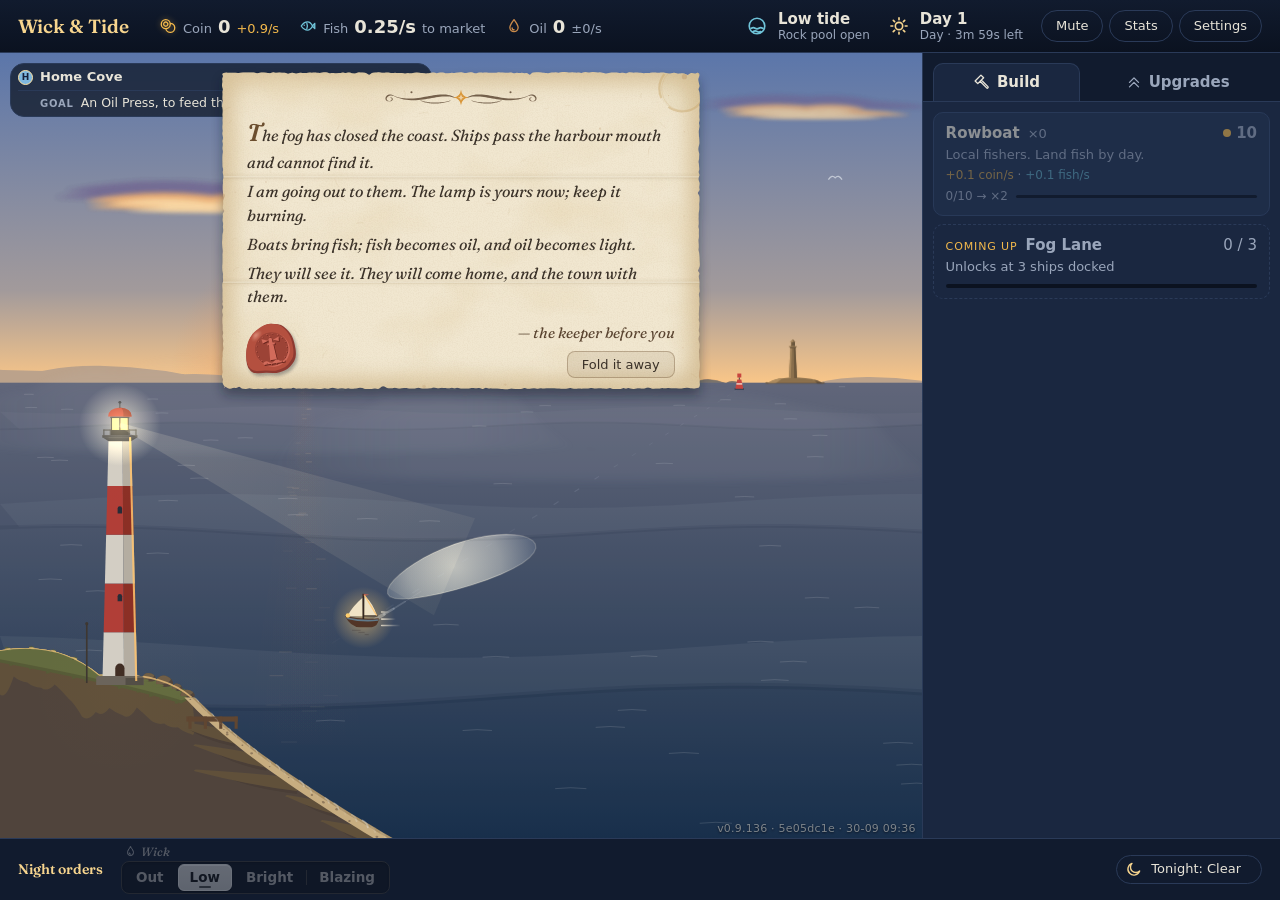
==== commit 356bedc5: "Playtest build: main 5e05dc1e" ====
--- a/index.html
+++ b/index.html
@@ -4,8 +4,8 @@
     <meta charset="UTF-8" />
     <meta name="viewport" content="width=device-width, initial-scale=1.0" />
     <title>Wick &amp; Tide</title>
-    <script type="module" crossorigin src="./assets/index-Bhm7yrBG.js"></script>
-    <link rel="stylesheet" crossorigin href="./assets/index-BbGOjayE.css">
+    <script type="module" crossorigin src="./assets/index-BVyA_nJR.js"></script>
+    <link rel="stylesheet" crossorigin href="./assets/index-iTozKE-v.css">
   </head>
   <body>
     <div id="app"></div>
--- a/assets/index-iTozKE-v.css
+++ b/assets/index-iTozKE-v.css
@@ -0,0 +1 @@
+@font-face{font-family:Fraunces Variable;font-style:normal;font-display:swap;font-weight:100 900;src:url(./fraunces-vietnamese-soft-normal-DSA2Kggd.woff2)format("woff2-variations");unicode-range:U+102-103,U+110-111,U+128-129,U+168-169,U+1A0-1A1,U+1AF-1B0,U+300-301,U+303-304,U+308-309,U+323,U+329,U+1EA0-1EF9,U+20AB}@font-face{font-family:Fraunces Variable;font-style:normal;font-display:swap;font-weight:100 900;src:url(./fraunces-latin-ext-soft-normal-DKHvU-YN.woff2)format("woff2-variations");unicode-range:U+100-2BA,U+2BD-2C5,U+2C7-2CC,U+2CE-2D7,U+2DD-2FF,U+304,U+308,U+329,U+1D00-1DBF,U+1E00-1E9F,U+1EF2-1EFF,U+2020,U+20A0-20AB,U+20AD-20C0,U+2113,U+2C60-2C7F,U+A720-A7FF}@font-face{font-family:Fraunces Variable;font-style:normal;font-display:swap;font-weight:100 900;src:url(./fraunces-latin-soft-normal-C-lS_vzd.woff2)format("woff2-variations");unicode-range:U+??,U+131,U+152-153,U+2BB-2BC,U+2C6,U+2DA,U+2DC,U+304,U+308,U+329,U+2000-206F,U+20AC,U+2122,U+2191,U+2193,U+2212,U+2215,U+FEFF,U+FFFD}@font-face{font-family:Fraunces Variable;font-style:italic;font-display:swap;font-weight:100 900;src:url(./fraunces-vietnamese-soft-italic-CyEZfaGz.woff2)format("woff2-variations");unicode-range:U+102-103,U+110-111,U+128-129,U+168-169,U+1A0-1A1,U+1AF-1B0,U+300-301,U+303-304,U+308-309,U+323,U+329,U+1EA0-1EF9,U+20AB}@font-face{font-family:Fraunces Variable;font-style:italic;font-display:swap;font-weight:100 900;src:url(./fraunces-latin-ext-soft-italic-CFDsOWEG.woff2)format("woff2-variations");unicode-range:U+100-2BA,U+2BD-2C5,U+2C7-2CC,U+2CE-2D7,U+2DD-2FF,U+304,U+308,U+329,U+1D00-1DBF,U+1E00-1E9F,U+1EF2-1EFF,U+2020,U+20A0-20AB,U+20AD-20C0,U+2113,U+2C60-2C7F,U+A720-A7FF}@font-face{font-family:Fraunces Variable;font-style:italic;font-display:swap;font-weight:100 900;src:url(./fraunces-latin-soft-italic-CIOv5diB.woff2)format("woff2-variations");unicode-range:U+??,U+131,U+152-153,U+2BB-2BC,U+2C6,U+2DA,U+2DC,U+304,U+308,U+329,U+2000-206F,U+20AC,U+2122,U+2191,U+2193,U+2212,U+2215,U+FEFF,U+FFFD}:root{--ink:#0b1220;--ink-2:#111b2e;--ink-3:#1a2740;--line:#2a3a58;--text:#e8e4d8;--muted:#9aa6bb;--lamp:#f2b84b;--lamp-soft:#f7d58e;--coin:#f2b84b;--fish:#6fc3d8;--oil:#c98a4a;--oil-text:#d99a58;--good:#7fd3a0;--warn:#ff9b7a;--radius:10px;--serif:"Fraunces Variable", "Iowan Old Style", "Palatino Linotype", Palatino, Georgia, serif;--sans:system-ui, -apple-system, "Segoe UI", Roboto, sans-serif;--lightningcss-light: ;--lightningcss-dark:initial;color-scheme:dark}*{box-sizing:border-box}html{font-variation-settings:"SOFT" 100}html,body{background:var(--ink);height:100%;color:var(--text);font:15px/1.4 var(--sans);margin:0}#app{height:100%}button{font:inherit;color:inherit;cursor:pointer}:focus-visible{outline:2px solid var(--lamp);outline-offset:2px}.layout{--shop-w:clamp(300px, 28vw, 400px);grid-template-columns:minmax(0, 1fr) var(--shop-w);grid-template-rows:auto minmax(0,1fr) auto;grid-template-areas:"hud hud""scene shop""orders orders";height:100%;display:grid}.hud{background:linear-gradient(var(--ink-2), var(--ink));border-bottom:1px solid var(--line);grid-area:hud;align-items:center;gap:18px;min-width:0;padding:10px 18px;display:flex}.brand-box{flex-direction:column;margin-right:12px;line-height:1.15;display:flex}.brand-sub{gap:8px;min-width:0;display:flex}.legacy.hidden{display:none}.mult-of{color:var(--muted);letter-spacing:.04em;text-transform:uppercase;flex:none;margin-right:-2px;font-size:10px;line-height:14px}.legacy{color:var(--lamp);font-variant-numeric:tabular-nums;cursor:help;text-underline-offset:2px;font-size:12px;-webkit-text-decoration:underline dotted #f2b84b80;text-decoration:underline dotted #f2b84b80}.brand{font:600 19px var(--serif);color:var(--lamp-soft);letter-spacing:0;white-space:nowrap;margin:0}.resources{grid-template-columns:repeat(4,minmax(118px,max-content));gap:12px 20px;display:grid}.res.hidden{visibility:hidden}.tide{color:var(--muted);font-variant-numeric:tabular-nums;align-items:center;gap:10px;margin-left:auto;display:flex}.tide .tide-name{color:var(--text);font:600 15px var(--sans)}.tide .tide-note{font-size:12px}.tide-icon{color:var(--fish)}.res{white-space:nowrap;align-items:baseline;gap:6px;min-width:0;display:flex}.res .swatch{flex:none;align-self:center}.res-coin .swatch{color:var(--coin);filter:drop-shadow(0 0 3px #f2b84b73)}.res-fish .swatch{color:var(--fish)}.res-oil .swatch{color:var(--oil)}.res-salt .swatch{color:#d8d2c2}.res .label{color:var(--muted);font-size:13px}.res .value{font-variant-numeric:tabular-nums;font-size:18px;font-weight:650}.res .rate{color:var(--good);font-variant-numeric:tabular-nums;font-size:13px}.res-coin .rate{color:var(--coin)}.res-coin{position:relative}.res-coin.beacon-lit .value,.res-coin.beacon-lit .rate{animation:3s ease-out beacon-glow}@keyframes beacon-glow{0%,45%{color:#ffe3a3;text-shadow:0 0 12px #f2b84be6,0 0 24px #f2b84b80}}.beacon-chip{z-index:5;pointer-events:none;background:var(--lamp);color:var(--ink);border-radius:99px;padding:1px 10px;font-size:15px;font-weight:800;animation:2.4s ease-out forwards beacon-chip;position:absolute;top:100%;left:50%;transform:translate(-50%);box-shadow:0 0 16px #f2b84bb3}@keyframes beacon-chip{0%{opacity:0;transform:translate(-50%,10px)scale(.6)}18%{opacity:1;transform:translate(-50%)scale(1.15)}30%{transform:translate(-50%)scale(1)}75%{opacity:1}to{opacity:0;transform:translate(-50%,-14px)}}.reduce-motion .res-coin.beacon-lit .value,.reduce-motion .res-coin.beacon-lit .rate{color:#ffe3a3;animation:none}.reduce-motion .beacon-chip{animation:none}.res-fish .rate{color:var(--fish)}.res-oil .rate{color:var(--oil-text)}.res .rate.muted{color:var(--muted)}.res .rate.falling{color:var(--warn)}.clock{color:var(--muted);font-variant-numeric:tabular-nums;align-items:center;gap:10px;display:flex}.clock-text{white-space:nowrap;flex-direction:column;line-height:1.2;display:flex}.clock .day{color:var(--text);font:600 15px var(--sans)}.clock .phase{font-size:12px}.phase-icon{color:var(--lamp-soft)}.phase-icon[data-icon=moon]{color:var(--text)}.hud-actions{gap:6px;display:flex}.hud-btn{border:1px solid var(--line);color:var(--text);background:0 0;border-radius:99px;padding:6px 14px;font-size:13px}.hud-btn:hover{border-color:var(--lamp);color:var(--lamp-soft)}.scene{background:linear-gradient(#1b2d4f,#10213a 55%,#0c1a2c 56%,#081322);grid-area:scene;position:relative;overflow:hidden}.scene-canvas{width:100%;height:100%;display:block;position:absolute;inset:0}.build-tag{z-index:1;-webkit-user-select:none;user-select:none;color:#e8e4d880;text-shadow:0 1px 2px #050912b3;letter-spacing:.02em;white-space:nowrap;background:0 0;border:0;padding:0;font:11px/1.2 system-ui,sans-serif;position:absolute;bottom:3px;right:6px}.build-tag:hover,.build-tag:focus-visible{color:var(--lamp-soft);text-underline-offset:2px;text-decoration:underline}.scene.trailer :is(.build-tag,.whats-new-note){display:none}.whats-new-note{z-index:2;background:#0b1220c7;border:1px solid #f2b84b73;border-radius:99px;align-items:center;font-size:12px;animation:.6s ease-out both wn-in;display:flex;position:absolute;bottom:22px;right:6px}.whats-new-note button{color:var(--lamp-soft);white-space:nowrap;background:0 0;border:0;padding:4px 6px 4px 12px}.whats-new-note .wn-open:hover{text-underline-offset:2px;text-decoration:underline}.whats-new-note .wn-hide{color:var(--muted);padding:4px 10px 4px 4px;font-size:14px;line-height:1}.whats-new-note .wn-hide:hover{color:var(--lamp-soft)}@keyframes wn-in{0%{opacity:0;transform:translateY(6px)}}.reduce-motion .whats-new-note{animation:none}.coast-rule{z-index:2;border:1px solid var(--line);max-width:calc(100% - 292px);color:var(--muted);white-space:nowrap;cursor:help;background:#0b1220b8;border-radius:99px;align-items:center;gap:7px;padding:4px 12px 4px 7px;font-size:13px;transition:opacity .3s;display:flex;position:absolute;top:10px;left:10px}.coast-rule .beacon.coast-glyph{width:15px;height:15px;box-shadow:none;border-width:1px;font-size:9px}.coast-rule-name{color:var(--text,#e8e4d8);font-weight:650}.coast-rule-head{align-items:center;gap:7px;min-width:0;max-width:100%;display:flex}.coast-rule-line{text-overflow:ellipsis;overflow:hidden}.coast-rule-site{text-overflow:ellipsis;max-width:100%;color:var(--lamp-soft);overflow:hidden}.coast-rule.two{border-radius:14px;flex-direction:column;align-items:flex-start;gap:1px;padding:4px 14px 5px 7px}.coast-rule.two .coast-rule-site{border-top:1px solid var(--line);align-self:stretch;margin-top:2px;padding-top:3px;padding-left:22px;font-size:12.5px}.coast-rule-site-label,.coast-rule-goal-label{letter-spacing:.08em;text-transform:uppercase;color:var(--muted);margin-right:7px;font-size:10px;font-weight:650}.coast-rule-site[hidden]{display:none}.coast-rule-goal{text-overflow:ellipsis;max-width:100%;color:var(--text,#e8e4d8);overflow:hidden}.coast-rule.two .coast-rule-goal{border-top:1px solid var(--line);align-self:stretch;margin-top:2px;padding:3px 0 0 22px;font-size:12.5px}.coast-rule-goal-count{color:var(--muted)}.coast-rule-goal.met .coast-rule-goal-text{color:var(--lamp-soft);animation:.6s ease-out goal-met}@keyframes goal-met{0%{opacity:0}}.reduce-motion .coast-rule-goal.met .coast-rule-goal-text{animation:none}.coast-rule-goal[hidden],.coast-rule-line[hidden]{display:none}.scene:has(.coach.show):not(:has(.toast.show,.letter.show,.arrival-card:not(.hidden))) .coast-rule{opacity:0;pointer-events:none}@media (max-width:1000px){.coast-rule{max-width:calc(100% - 20px)}.scene:has(.toast.show) .coast-rule{opacity:0;pointer-events:none}}.scene.trailer .coast-rule{display:none}.scene:has(.arrival-card:not(.hidden)) .coach{visibility:hidden}.arrival-card{z-index:3;border-radius:var(--radius);border:1px solid var(--line);border-left:3px solid var(--lamp);background:#0b1220eb;width:min(340px,100% - 20px);margin-left:max(-170px,10px - 50%);animation:.6s ease-out both arrival-in;position:absolute;top:46px;left:50%;overflow:hidden;box-shadow:0 10px 28px #0006}.arrival-card.hidden,.scene.trailer .arrival-card{display:none}.scene:has(.letter.show) .arrival-card{display:none}@keyframes arrival-in{0%{opacity:0;transform:translateY(-6px)}}.arrival-art{background-position:50%;background-size:cover;height:110px}.arrival-text{gap:5px;padding:10px 14px 12px;display:grid}.arrival-text p,.arrival-text h3{margin:0}.arrival-kicker{letter-spacing:.08em;text-transform:uppercase;color:var(--lamp-soft);font-size:11px}.arrival-text h3{font-family:var(--serif,serif);color:var(--text);font-size:18px}.arrival-line{color:var(--text);font-size:14px;font-weight:650}.arrival-how{color:var(--text);font-size:13px;line-height:1.4}.arrival-more summary{cursor:pointer;color:var(--muted);font-size:12px}.arrival-more summary:focus-visible{outline:2px solid var(--lamp-soft);outline-offset:2px}.arrival-more .arrival-rule{color:var(--muted);margin-top:4px;font-size:13px;line-height:1.4}.arrival-btn{margin-top:4px;padding:7px}@media (max-height:600px){.arrival-art{height:64px}.arrival-card{top:40px}.arrival-rule,.arrival-how{font-size:12px}}.coach{border-radius:var(--radius);pointer-events:none;border:1px solid #e8e4d814;border-left:3px solid var(--lamp);max-width:min(440px,80%);color:var(--text);text-align:left;opacity:0;background:#0b1220d6;padding:10px 16px 10px 14px;font-size:14px;transition:opacity .4s,transform .4s;position:absolute;top:16px;left:50%;transform:translate(-50%,-8px);box-shadow:0 8px 24px #00000059}.coach.show{opacity:1;transform:translate(-50%)}.scene:has(.toast.show) .coach{opacity:0}.coach.show{transition-delay:.35s,0s}:is(.scene:has(.toast.show) .coach,.scene:has(.letter.show) .coach){transition-duration:.2s;transition-delay:0s}.scene:has(.coach.show) .toast.show{transition-delay:.2s}.coach:before{content:"✦";color:var(--lamp);margin-right:8px}.letter{z-index:4;scrollbar-width:none;box-sizing:border-box;color:#3a3128;width:min(500px,100% - 16px);max-height:calc(100% - 16px);font:italic 16px/1.45 var(--serif);background:0 0/100% 100% no-repeat;flex-direction:column;gap:6px;padding:22px 36px 28px;display:none;position:absolute;top:12px;left:50%;overflow-y:auto;transform:translate(-50%,-8px)}.letter.show{animation:.6s ease-out both letter-in;display:flex}@keyframes letter-in{0%{opacity:0;transform:translate(-50%,-8px)}to{opacity:1;transform:translate(-50%)}}.reduce-motion .letter.show{animation:none;transform:translate(-50%)}.letter-flourish{align-self:center;width:176px;height:21px;margin:0 0 2px;display:block}.letter-flourish svg,.letter-seal svg{width:100%;height:100%;display:block}.letter-line{margin:0}.letter-line:first-of-type:first-letter{color:#6b4e2e;font-size:1.5em;font-weight:600}.letter-foot{justify-content:space-between;align-items:flex-end;gap:12px;margin-top:2px;display:flex}.letter-seal{flex:none;width:66px;height:68px;margin:0 0 -6px -8px;transform:rotate(-9deg)}.letter.show .letter-seal{animation:.5s cubic-bezier(.3,.7,.4,1.2) .45s both seal-press}@keyframes seal-press{0%{opacity:0;transform:rotate(-9deg)scale(1.4)}to{opacity:1;transform:rotate(-9deg)scale(1)}}.reduce-motion .letter.show .letter-seal{animation:none}.letter-foot-end{flex-direction:column;align-items:flex-end;gap:8px;min-width:0;display:flex}.letter-sign{text-align:right;color:#5a4430;margin:0;font-size:15px}.letter-title{font:600 20px var(--serif);color:#3a3128;text-align:center;margin:0 0 4px;font-style:normal}.letter-action{font:600 13px/1.35 var(--sans);color:#3a3128;text-align:center;margin:6px 0 0;font-style:normal}.letter-chain{font:13px/1.3 var(--sans);grid-template-columns:repeat(5,1fr);gap:6px;margin:0;padding:0;list-style:none;display:grid}.chain-step{text-align:center;flex-direction:column;align-items:center;gap:4px;display:flex;position:relative}.chain-step svg{color:#8a5a1c}.chain-step+.chain-step:before{content:"→";color:#8a7a5a;font-style:normal;position:absolute;top:5px;left:-9px}.letter .letter-close{width:auto;font:13px var(--sans);color:#3a3128;background:#6b4e2e1a;border:1px solid #6b4e2e59;border-radius:8px;padding:5px 14px}.letter .letter-close:hover{background:#6b4e2e2e;border-color:#6b4e2e99}.letter .letter-close:focus-visible{outline-offset:2px;outline:2px solid #8a5a1c}.scene:has(.letter.show) .coach{opacity:0}.trailer-game .letter{display:none}.toasts{pointer-events:none;z-index:2;flex-direction:column;gap:8px;width:min(250px,100% - 24px);display:flex;position:absolute;top:12px;right:12px}.toast{border-radius:var(--radius);border:1px solid var(--line);border-left:3px solid var(--lamp);opacity:0;background:#0b1220e6;align-items:center;gap:10px;padding:8px 12px;transition:opacity .35s,transform .35s;display:flex;transform:translate(16px);box-shadow:0 8px 24px #00000059}.toast.show{opacity:1;transform:none}.toast-icon{width:32px;height:32px;color:var(--lamp);background:#f2b84b1f;border:1px solid #f2b84b73;border-radius:50%;flex:none;place-items:center;display:grid}.toast-badge{background:50%/contain no-repeat;flex:none;width:44px;height:44px;margin:-4px -2px -4px -4px}.toast-text{flex-direction:column;min-width:0;font-size:13px;line-height:1.3;display:flex}.toast-kicker{color:var(--lamp-soft);letter-spacing:.08em;text-transform:uppercase;font-size:11px}.toast-text strong{font:600 14px var(--serif);color:var(--text);-webkit-line-clamp:2;-webkit-box-orient:vertical;display:-webkit-box;overflow:hidden}.toast-body{color:var(--muted);-webkit-line-clamp:5;-webkit-box-orient:vertical;font-size:12px;display:-webkit-box;overflow:hidden}.toast-note{-webkit-line-clamp:2;margin-top:2px}@media (max-width:1000px),(max-height:600px){.toasts{gap:6px;width:min(230px,100% - 32px);top:8px;right:10px}.toast{gap:8px;padding:6px 10px}.toast .toast-body{display:none}.toast-icon{width:28px;height:28px}.toast-badge{width:34px;height:34px;margin:-3px -1px -3px -3px}.toast-text strong{font-size:13px}.letter{gap:4px;font-size:15px;line-height:1.4}.letter-flourish{width:150px;height:18px}.letter-seal{width:48px;height:50px}}@media (max-height:440px) and (min-width:900px){.coach{max-width:min(820px,60%);padding:6px 14px;font-size:13px;top:8px}.letter{gap:2px;width:min(820px,60%);padding:14px 30px 22px;font-size:14px;line-height:1.35;top:2px}.letter-flourish{display:none}.letter-seal{width:40px;height:42px;margin:0 0 -4px -6px}.letter-foot-end{flex-direction:row;align-items:center;gap:12px}.letter-sign{font-size:13px}.letter .letter-close{padding:3px 12px;font-size:12px}}.panel{background:var(--ink-2);border-left:1px solid var(--line)}.shop{flex-direction:column;grid-area:shop;min-height:0;display:flex}.tabs{border-bottom:1px solid var(--line);gap:4px;padding:10px 10px 0;display:flex}.tab{border-radius:var(--radius) var(--radius) 0 0;color:var(--muted);background:0 0;border:1px solid #0000;border-bottom:none;flex:1;padding:8px 10px;font-weight:600;position:relative}.tab.active{background:var(--ink-3);border-color:var(--line);color:var(--text)}.tab .icon{vertical-align:-4px;margin-right:6px}.tabs.no-icons .tab .icon{display:none}.tabs.no-icons{gap:2px;padding-left:6px;padding-right:6px}.tabs.no-icons .tab{padding-left:4px;padding-right:4px}.tabs.no-icons .badge{margin-left:3px;padding:0 5px}.tabs.measuring>.tab.tab{flex:none}.badge{background:var(--lamp);color:var(--ink);border-radius:99px;margin-left:6px;padding:0 6px;font-size:12px;display:none}.badge.show{display:inline-block}.buy-mode{background:var(--ink-3);align-items:center;gap:8px;padding:8px 10px 0;display:flex}.buy-mode.hidden{display:none}.buy-mode .seg{flex:1}.buy-mode .seg .buy-mode-option{white-space:nowrap;flex:1;padding:2px 6px 3px}.item{position:relative}.item.bought-many:after{content:attr(data-bought);pointer-events:none;color:var(--lamp);text-shadow:0 1px 2px #0009;font-size:15px;font-weight:700;animation:.9s ease-out forwards bought-many;position:absolute;top:-4px;right:12px}@keyframes bought-many{0%{opacity:1;transform:translateY(0)}to{opacity:0;transform:translateY(-16px)}}.reduce-motion .item.bought-many:after{animation:none}@media (prefers-reduced-motion:reduce){.item.bought-many:after{animation:none}}.shop-list{background:var(--ink-3);flex-direction:column;flex:1;gap:8px;padding:10px;display:flex;overflow-y:auto}.item{text-align:left;border-radius:var(--radius);background:#22324f;border:1px solid #34486c;grid-template-columns:1fr auto;grid-template-areas:"head cost""desc desc";gap:2px 10px;padding:10px 12px;transition:background .12s,border-color .12s,transform 80ms;display:grid}.item:hover:not(.locked){border-color:var(--lamp);background:#2a3d60}.item:active:not(.locked){transform:translateY(1px)}.item.locked{opacity:.55;cursor:default}.item.suggest{border-color:var(--lamp);animation:1.6s ease-in-out infinite suggest}@keyframes suggest{50%{box-shadow:0 0 0 3px #f2b84b59,0 0 18px #f2b84b59}}.item.bought{animation:.45s ease-out bought}@keyframes bought{0%{background:#3b4f6e;transform:scale(1);box-shadow:0 0 0 2px #f2b84bb3,0 0 16px #f2b84b73}30%{transform:scale(1.025)}to{transform:scale(1)}}.item.denied{animation:.6s ease-in-out denied}@keyframes denied{10%{transform:translate(-4px)}25%{transform:translate(3px)}40%{transform:translate(-2px)}50%{transform:none}}.item.denied .cost{animation:.6s ease-out denied-cost}@keyframes denied-cost{0%{color:#ff9b7a}}.reduce-motion .item.bought{border-color:var(--lamp)}.reduce-motion .item.denied .cost{color:#ff9b7a}@media (prefers-reduced-motion:reduce){.item.bought{border-color:var(--lamp)}.item.denied .cost{color:#ff9b7a}}.row-head{grid-area:head;align-items:baseline;gap:8px;display:flex}.item .name{font-weight:650}.item .owned{color:var(--muted);font-variant-numeric:tabular-nums;white-space:nowrap;flex:none;font-size:13px}.item .desc{color:var(--muted);grid-area:desc;font-size:13px}.item .cost{color:var(--coin);font-variant-numeric:tabular-nums;grid-area:cost;font-weight:650}.item .cost:before{content:"";background:var(--coin);vertical-align:1px;border-radius:50%;width:8px;height:8px;margin-right:5px;display:inline-block}.item.locked .cost{color:var(--muted)}.item .milestone{color:var(--muted);font-variant-numeric:tabular-nums;flex-wrap:wrap;grid-column:1/-1;align-items:center;gap:8px;margin-top:3px;font-size:12px;display:flex}.item .milestone.hidden{display:none}.milestone-text{overflow-wrap:anywhere;min-width:0}.milestone-bar{background:var(--ink);border-radius:99px;flex:48px;min-width:48px;height:3px;overflow:hidden}.milestone-fill{background:var(--coin);opacity:.75;height:100%;transition:width .3s;display:block}.milestone.close .milestone-text{color:var(--lamp);font-weight:650}.milestone.done .milestone-bar{display:none}.milestone.done .milestone-text{color:var(--lamp)}.milestone.waiting .milestone-text{color:var(--muted);font-style:italic}.item.milestone-hit{animation:1.4s ease-out milestone-hit}@keyframes milestone-hit{0%{background:#6b5320;border-color:#ffd98a;box-shadow:0 0 0 3px #ffd98ae6,0 0 28px #f2b84bcc}30%{background:#4e4428;box-shadow:0 0 0 2px #ffd98a99,0 0 20px #f2b84b80}}.item.milestone-hit .milestone-text{animation:1.4s ease-out milestone-text}@keyframes milestone-text{0%,40%{color:#ffe3a3}}.reduce-motion .item.milestone-hit{background:#4e4428;border-color:#ffd98a}@media (prefers-reduced-motion:reduce){.item.milestone-hit{background:#4e4428;border-color:#ffd98a}}.item.teaser{border-style:dashed;border-color:var(--line);cursor:default;background:0 0;grid-template-areas:"head cost""desc desc""bar bar"}.item.teaser:hover{border-color:var(--line);background:0 0}.item.teaser .name{color:var(--muted)}.item.teaser .cost{color:var(--muted);font-weight:500}.item.teaser .cost:before{display:none}.teaser-label{letter-spacing:.08em;text-transform:uppercase;color:var(--lamp);font-size:11px}.teaser-bar{background:var(--ink);border-radius:99px;grid-area:bar;height:4px;margin-top:6px;overflow:hidden}.teaser-fill{background:var(--lamp);opacity:.7;height:100%;transition:width .4s;display:block}.item.coast-own{--coast:var(--lamp);border-left:4px solid var(--coast);padding-left:9px}.item.coast-own[data-type=home]{--coast:#7fb7de}.item.coast-own[data-type=fogbound]{--coast:#d9dfdc}.item.coast-own[data-type=strait]{--coast:#f0b45c}.item.coast-own[data-type=reach]{--coast:#9a86d8}.item.coast-own[data-type=frost]{--coast:#c4e8fa}.item.coast-own[data-type=shoals]{--coast:#96c484}.item.coast-own:hover:not(.locked){border-left-color:var(--coast)}.item.teaser.coast-own,.item.teaser.coast-own:hover{border-left:4px solid var(--coast)}.item.teaser.coast-own .teaser-label{color:var(--coast)}.item.teaser.coast-own .teaser-fill{background:var(--coast)}.item.coast-own .coast-tag{letter-spacing:.06em;text-transform:uppercase;color:var(--coast);white-space:nowrap;font-size:11px;font-weight:650}.item.coast-own .coast-tag:after{content:" ·";color:var(--muted);letter-spacing:0}.row-head .beacon.coast-glyph{width:15px;height:15px;box-shadow:none;border-width:1px;align-self:center;font-size:9px}.empty{color:var(--muted);text-align:center;margin:24px 8px;font-style:italic}.orders{background:var(--ink-2);border-top:1px solid var(--line);grid-area:orders;align-items:center;gap:18px;padding:10px 18px;display:flex}.orders-title{font:600 14px var(--serif);color:var(--lamp-soft);white-space:nowrap}.wick{border:1px solid var(--line);color:var(--muted);background:0 0;border-radius:99px;padding:5px 12px}.wick.active{background:var(--lamp);border-color:var(--lamp);color:var(--ink);font-weight:650}.orders{padding-block:6px}.seg-field{flex-direction:column;align-items:flex-start;gap:2px;display:flex}.seg-label{font:italic 500 12px/1.15 var(--serif);color:var(--muted);letter-spacing:.01em;cursor:help;align-items:center;gap:4px;padding-left:3px;display:flex}.seg-label .seg-icon{color:var(--lamp-soft);opacity:.85;flex:none}.seg-auto{border:1px solid var(--line);font:600 10px/1.4 var(--sans);color:var(--muted);border-radius:99px;margin-left:2px;padding:0 5px;font-style:normal}.seg-auto.hidden{display:none}.seg-effect{font:600 11px/1.4 var(--sans);color:var(--lamp-soft);white-space:nowrap;margin-left:4px;font-style:normal}.seg-effect:before{content:"· ";color:var(--muted);font-weight:400}.seg{border:1px solid var(--line);background:#05091273;border-radius:8px;align-items:stretch;gap:2px;padding:2px;display:flex;box-shadow:inset 0 1px 2px #00000059}.seg .seg-opt{color:var(--muted);background:0 0;border:1px solid #0000;border-radius:6px;padding:3px 11px 4px;font-size:13.5px;font-weight:600;line-height:1.35;transition:background .12s,color .12s;position:relative}.seg .seg-opt.hidden{display:none}.seg .seg-opt+.seg-opt:before{content:"";background:var(--line);pointer-events:none;width:1px;position:absolute;top:5px;bottom:5px;left:-2px}.seg .seg-opt[aria-checked=true]:before,.seg .seg-opt[aria-checked=true]+.seg-opt:before{display:none}.seg .seg-opt:hover:not([aria-checked=true]):not([aria-disabled=true]){color:var(--text);background:#e8e4d812}.seg .seg-opt[aria-checked=true]{background:linear-gradient(#f5c863, var(--lamp));color:var(--ink);border-color:#f7d58e;box-shadow:0 1px #00000073,inset 0 1px #fff6d88c}.seg .seg-opt[aria-checked=true]:after{content:"";background:var(--ink);opacity:.7;border-radius:1px;width:12px;height:2px;margin-left:-6px;position:absolute;bottom:2px;left:50%}.seg .seg-opt:focus-visible{outline:2px solid var(--lamp-soft);outline-offset:1px;z-index:1}.seg .seg-opt.advised:not([aria-checked=true]){border-color:var(--lamp);color:var(--lamp-soft);border-style:dashed}.post-group.auto .seg-opt{cursor:default}.post-group.auto .seg-opt:not([aria-checked=true]){opacity:.5}.warn{color:var(--warn);font-size:13px}.warn.calm{color:var(--muted)}.hint{color:var(--muted);margin:0 0 0 auto;font-size:13px}.orders>:is(.orders-title,.forecast){flex-shrink:0}.orders[data-tight="6"]>:is(.orders-title,.forecast){flex-shrink:1}.orders>.hint,.orders>.warn:not(:empty){min-width:14em}.hint.hidden,.post-group.hidden,.glass-glow.hidden{display:none}.hint.dusk{color:var(--lamp-soft);animation:2.4s ease-in-out infinite alternate dusk-glow}@keyframes dusk-glow{0%{text-shadow:none}to{text-shadow:0 0 10px #f2b84b8c}}.reduce-motion .hint.dusk{animation:none}.wick-group.locked .seg-opt[aria-disabled=true]{opacity:.4;cursor:not-allowed}.wick-group.dry .seg,.wick-group.dry .seg-label{opacity:.45;filter:grayscale()}.glass-glow{color:var(--good);margin:0 0 8px;font-size:13px}.forecast{border:1px solid var(--line);white-space:nowrap;border-radius:99px;align-items:center;gap:8px;margin-left:auto;padding:4px 12px 4px 8px;font-size:13px;display:flex}.forecast-bonus{color:var(--muted)}.bell,.great-bell{border:1px solid var(--warn);color:var(--warn);white-space:nowrap;background:#ff9b7a1f;border-radius:99px;padding:5px 14px;font-weight:650}.bell:hover,.great-bell:hover{background:#ff9b7a40}.bell.rung{background:var(--warn);color:var(--ink);cursor:default}.bell.hidden,.great-bell.hidden{display:none}.great-bell{background:0 0;padding:5px 12px}.bell-pill{flex-direction:column;align-items:flex-start;gap:2px;display:flex}.bell-pill.hidden,.bell-head.hidden{display:none}.bell-sides{align-items:stretch;gap:6px;display:flex}.bell-pill .bell-head{color:var(--warn);opacity:.9}.bell-pill.choosing .bell:has(.bell-last:not(.hidden)){border-radius:14px;flex-direction:column;align-items:center;padding:2px 14px;line-height:1.15;display:inline-flex}.bell-pill.choosing .great-bell{border-radius:14px;align-self:stretch;align-items:center;display:inline-flex}.bell-pill.choosing .bell{align-self:stretch}.bell-last{opacity:.85;font-size:11px;font-weight:500}.bell-last.hidden{display:none}.bell.idle{border-color:var(--line);color:var(--muted);cursor:help;background:0 0;font-weight:500}.bell.idle:hover{background:#ffffff0a}.bell-short,.orders:is([data-tight="4"],[data-tight="5"],[data-tight="6"]) .bell.idle .bell-text{display:none}.orders:is([data-tight="4"],[data-tight="5"],[data-tight="6"]) .bell.idle .bell-short{display:inline}.bell.waiting:not(.rung){color:#ffd2c2;background:#ff9b7a38;animation:3s ease-in-out infinite bell-call;box-shadow:0 0 0 2px #ff9b7a8c,0 0 14px #ff9b7a73}@keyframes bell-call{50%{background:#ff9b7a57;box-shadow:0 0 0 4px #ff9b7a40,0 0 24px #ff9b7ab3}}.coast-chip{border:1px solid var(--line);color:var(--muted);white-space:nowrap;text-overflow:ellipsis;cursor:help;border-radius:99px;flex:none;margin-left:auto;padding:5px 12px;font-size:13px;overflow:hidden}.coast-chip.hidden{display:none}.coast-chip:not(.hidden)+.forecast{margin-left:0}.coast-chip.on{color:#d9ecff;background:#7fb4e629;border-color:#7fb4e6;font-weight:650;animation:3s ease-in-out infinite chip-call;box-shadow:0 0 0 2px #7fb4e666,0 0 12px #7fb4e659}@keyframes chip-call{50%{background:#7fb4e642;box-shadow:0 0 0 4px #7fb4e633,0 0 22px #7fb4e699}}.forecast.beside-chip .forecast-text{display:none}.forecast.beside-chip .forecast-short{display:inline}.chip-short,.orders:is([data-tight="3"],[data-tight="4"],[data-tight="5"],[data-tight="6"]) .coast-chip .chip-text{display:none}.orders:is([data-tight="3"],[data-tight="4"],[data-tight="5"],[data-tight="6"]) .coast-chip .chip-short{display:inline}.orders:is([data-tight="3"],[data-tight="4"],[data-tight="5"],[data-tight="6"]) .coast-chip{max-width:190px}.post-group.nudge .seg-opt.advised:not([aria-checked=true]){animation:3s ease-in-out infinite post-call;box-shadow:0 0 0 2px #f0be5a73,0 0 12px #f0be5a66}@keyframes post-call{50%{box-shadow:0 0 0 3px #f0be5a40,0 0 20px #f0be5aa6}}.forecast[data-weather=storm]{border-color:var(--warn)}.forecast-bonus.matched{color:var(--good);font-weight:650}.weather-icon{color:var(--lamp-soft)}.forecast[data-weather=fog] .weather-icon{color:#c9d3e2}.forecast[data-weather=calm] .weather-icon{color:#8fc7e8}.forecast[data-weather=storm] .weather-icon{color:var(--warn)}@media (max-height:600px){.modal.light{padding:14px 24px}.modal.light h2{font-size:21px}}.backdrop{z-index:10;background:#050912b8;place-items:center;display:grid;position:fixed;inset:0}.modal{overscroll-behavior:contain;border:1px solid var(--line);background:linear-gradient(#1c2a45,#141f35);border-radius:14px;width:min(420px,92vw);max-height:96vh;padding:24px 28px;overflow-y:auto;box-shadow:0 20px 60px #00000080}.modal h2{font:600 24px var(--serif);color:var(--lamp-soft);margin:0 0 6px}.modal .lead{color:var(--muted);margin:0 0 14px}.log{gap:6px;margin:0 0 12px;display:grid}.log-line{border-bottom:1px dashed var(--line);justify-content:space-between;padding-bottom:4px;display:flex}.log dt{color:var(--muted)}.log dd{font-variant-numeric:tabular-nums;margin:0;font-weight:650}.log-since{border-left:2px solid var(--lamp);margin:0 0 6px;padding-left:10px}.log-details{color:var(--muted);margin:4px 0 10px;font-size:13px}.log-details summary{cursor:pointer}.log-details .log,.log-details .log-pace{margin:6px 0 0}.modal .note{color:var(--muted);margin:0 0 16px;font-size:12px}.primary{border-radius:var(--radius);background:var(--lamp);width:100%;color:var(--ink);border:none;padding:10px;font-weight:700}.primary:hover{background:var(--lamp-soft)}.reduce-motion *{transition:none!important;animation:none!important}@media (prefers-reduced-motion:reduce){*{transition:none!important;animation:none!important}}@media (max-width:1180px){.hud{gap:14px;padding:8px 14px}.brand-box{margin-right:0}.resources{grid-template-columns:repeat(4,auto);gap:14px}.res-fish .rate,.tide .tide-note{display:none}.hud-btn{padding:5px 10px}}@media (max-width:1000px){.brand,.orders-title,.res .label,.clock .phase{display:none}.hud-actions{gap:4px}.hud-btn{padding:4px 9px;font-size:12px}}@media (max-height:800px){.item-gen.known:not(.coast-own) .desc{display:none}}@media (max-height:600px),(max-width:1000px){.item-gen:not(.coast-own) .desc,.item-up .desc{display:none}.item.coast-own .desc{-webkit-line-clamp:3;-webkit-box-orient:vertical;font-size:12px;display:-webkit-box;overflow:hidden}.item{padding:7px 10px}.item.coast-own{padding-left:7px}.shop-list{gap:6px;padding:8px}.ready-strip{margin:0 0 -8px;bottom:-8px}}@media (max-width:760px){.layout{grid-template:"hud""scene"40vh"shop"minmax(0,1fr)"orders"/1fr}.hud{flex-wrap:wrap;gap:10px 16px}.resources{grid-template-columns:repeat(2,auto)}.tide{margin-left:0}.orders{flex-wrap:wrap}.hint{margin-left:0}.brand,.orders-title,.res .label,.clock .phase{display:revert}}.tab.hidden{display:none}.shelf{flex-direction:column;gap:8px;display:flex}.shelf.in-north .south-only,.north-carried.hidden,.north-post-card.hidden{display:none!important}.north-carried{color:var(--muted);margin:0 2px;font-size:13px}.north-post-card{border-radius:var(--radius);background:linear-gradient(160deg,#1d2c48,#16223a);border:1px solid #3c5a86;flex-direction:column;gap:6px;padding:14px 16px;display:flex}.north-post-card .north-letter{font:italic 400 15px/1.45 var(--serif);color:var(--text);margin:0}.north-post-card .north-sign{text-align:right;font:italic 400 13px var(--serif);color:var(--muted);margin:0 0 4px}.north-post-card .north-help{color:var(--muted);margin:0;font-size:13px}.shelf h3{font:600 16px var(--serif);color:var(--lamp-soft);margin:0}.shelf .shelf-title{color:var(--muted);letter-spacing:.04em;text-transform:uppercase;font-size:14px;font-family:var(--sans);margin:10px 2px 0}.bottle-card{border-radius:var(--radius);background:radial-gradient(circle at 85% 0,#6fc3d82e,#0000 60%),#22324f;border:1px solid #34486c;flex-direction:column;gap:6px;padding:12px 14px;display:flex}.bottle-head{color:var(--muted);justify-content:space-between;align-items:baseline;font-size:13px;display:flex}.bottle-head .glass{color:var(--fish)}.glass-count{color:#bfe9f3;font-variant-numeric:tabular-nums;font-size:18px;font-weight:700}.bottle-lead,.bottle-next,.bottle-before{color:var(--muted);margin:0;font-size:13px}.bottle-next:empty,.bottle-before:empty,.bottle-more.hidden,.ready-strip.hidden{display:none}.bottle-more-body{color:var(--muted);margin:4px 0 0;font-size:12px}.ready-strip{z-index:3;border:none;border-top:1px solid var(--lamp);border-radius:var(--radius) var(--radius) 0 0;color:var(--lamp-soft);text-align:center;cursor:pointer;background:#2a3550;margin:0 0 -10px;padding:7px 10px;font-size:13px;font-weight:700;position:sticky;bottom:-10px}.ready-strip:hover{background:#33416a}.bottle-btn{white-space:pre-line;margin-top:4px}.primary:disabled{background:var(--line);color:var(--muted);cursor:default}.item .glass-cost{color:#9fdcec}.item .glass-cost:before{background:#9fdcec;border-radius:2px;transform:rotate(45deg)}.item-perk.locked .glass-cost{color:var(--muted)}.item-perk:has(.perk-live){grid-template-areas:"head cost""desc desc""live live"}.item-perk .perk-live{color:var(--text);grid-area:live;margin-top:2px;font-size:12px}.bottles{flex-wrap:wrap;gap:8px;display:flex}.bottles .empty{text-align:left;margin:8px 4px}.bottle{width:88px;color:var(--muted);text-align:center;flex-direction:column;align-items:center;gap:4px;font-size:12px;display:flex}.bottle-glass{background:linear-gradient(#bfe9f340,#6fc3d81f);border:1px solid #bfe9f380;border-radius:16px 8px 8px 16px;width:70px;height:34px;position:relative}.bottle-glass:after{content:"";background:#a9744a;border-radius:2px;width:9px;height:10px;position:absolute;top:11px;right:-9px}.bottle-ship{border-bottom:13px solid #f3ead6;border-left:7px solid #0000;border-right:7px solid #0000;width:0;height:0;position:absolute;top:8px;left:38px}.bottle-ship:after{content:"";background:#7a4f36;border-radius:0 0 6px 6px;width:24px;height:5px;position:absolute;top:13px;left:-12px}.bottle-glass .bottle-mark{width:16px;height:16px;box-shadow:none;border-width:1px;margin-top:-8px;font-size:9px;position:absolute;top:50%;left:4px}.bottle-glass .bottle-seal{z-index:1;background:radial-gradient(circle at 40% 35%,#d8664c,#9c3624 70%);border-radius:50%;width:13px;height:13px;position:absolute;top:7px;right:-14px;box-shadow:0 1px 2px #00000073}.bottle.sealed .bottle-label{color:var(--lamp-soft)}.bottle[data-type=home] .bottle-glass{border-color:#7fb7decc}.bottle[data-type=fogbound] .bottle-glass{border-color:#d9dfdccc}.bottle[data-type=strait] .bottle-glass{border-color:#f0b45ccc}.bottle[data-type=reach] .bottle-glass{border-color:#9a86d8d9}.bottle[data-type=frost] .bottle-glass{border-color:#c4e8fae6}.bottle[data-type=shoals] .bottle-glass{border-color:#96c484d9}.secondary{border-radius:var(--radius);border:1px solid var(--line);color:var(--text);background:0 0;padding:10px;font-weight:600}.secondary:hover{border-color:var(--muted)}.modal.wide{width:min(880px,94vw);max-height:94vh;padding:18px 24px;overflow-y:auto}.modal.wide .log{gap:2px;font-size:13px}.modal.wide .primary{padding:8px}.stats-cols{grid-template-columns:1fr 1fr;gap:24px;display:grid}.stats-bests{margin-top:6px}.stats-bests .log-line{align-items:baseline;gap:12px}.stats-bests .log-line dt{flex:none}.stats-bests .log-line dd{text-align:right}.modal.wide .stats-bests .log{grid-template-columns:1fr 1fr;column-gap:24px;display:grid}.modal h3{font:600 16px var(--serif);color:var(--lamp-soft);margin:6px 0 8px}.ach-title{margin-top:4px}.ach-grid{grid-template-columns:repeat(4,1fr);gap:6px;margin:0 0 16px;padding:0;list-style:none;display:grid}.ach{border:1px solid var(--line);border-radius:var(--radius);opacity:.55;align-items:center;gap:8px;padding:6px 8px;display:flex}.ach.on{opacity:1;border-color:#f2b84b80}.ach-badge{background:50%/contain no-repeat;flex:none;width:48px;height:48px;margin:-4px -2px -4px -3px}@media (max-width:1000px),(max-height:600px){.ach-badge{width:40px;height:40px;margin:-3px -1px -3px -3px}}.sr-only{clip:rect(0 0 0 0);white-space:nowrap;border:0;width:1px;height:1px;margin:-1px;padding:0;position:absolute;overflow:hidden}.ach-text{min-width:0;color:var(--muted);flex-direction:column;font-size:11px;line-height:1.25;display:flex}.ach-text strong{color:var(--text);font-size:12.5px}@media (max-width:760px){.stats-cols,.modal.wide .stats-bests .log{grid-template-columns:1fr}.ach-grid{grid-template-columns:1fr 1fr}}.modal.settings{overscroll-behavior:contain;width:min(460px,94vw);max-height:94vh;overflow-y:auto}.set-about{color:var(--muted);margin:0 0 8px;font-size:11px}.set-about-row{justify-content:space-between;align-items:baseline;gap:10px;margin:0 0 8px;display:flex}.set-about-row .set-about{margin:0}.set-about-row .link-btn{white-space:nowrap;font-size:12px}.set-footer{z-index:1;background:#141f35;margin:0 0 -24px;padding:10px 0 24px;position:sticky;bottom:-24px;box-shadow:0 -10px 12px -8px #05091299}.set-row{border-bottom:1px dashed var(--line);justify-content:space-between;align-items:center;gap:12px;padding:6px 0;display:flex}.set-row label{color:var(--muted)}.set-row input[type=range]{width:180px;accent-color:var(--lamp)}.set-row input[type=checkbox]{width:18px;height:18px;accent-color:var(--lamp)}.set-row select{appearance:none;min-width:0;max-width:62%;font:inherit;color:#e8e2d2;cursor:pointer;text-overflow:ellipsis;background:#16203a url("data:image/svg+xml,%3Csvg xmlns='http://www.w3.org/2000/svg' width='10' height='6' viewBox='0 0 10 6'%3E%3Cpath d='M1 1l4 4 4-4' fill='none' stroke='%239AA3B5' stroke-width='1.5' stroke-linecap='round' stroke-linejoin='round'/%3E%3C/svg%3E") right 10px center no-repeat;border:1px solid #26324f;border-radius:8px;padding:5px 30px 5px 10px;font-size:14px;transition:border-color .15s}.set-row select:hover{border-color:#9aa3b5}.set-row select:focus-visible{outline-offset:1px;border-color:#f2c14e;outline:2px solid #f2c14e}.set-row select option{color:#e8e2d2;background:#16203a}.save-box{width:100%;color:var(--text);background:var(--ink);border:1px solid var(--line);resize:vertical;word-break:break-all;border-radius:8px;margin:4px 0 8px;padding:8px;font:12px/1.3 ui-monospace,Consolas,monospace}.save-box[hidden]{display:none}.link-btn{color:#9aa3b5;text-underline-offset:3px;background:0 0;border:0;padding:2px 0;font-size:13px;-webkit-text-decoration:underline #9aa3b573;text-decoration:underline #9aa3b573}.link-btn:hover{color:#e8e2d2}.save-toggle{margin-top:8px;display:block}.set-status{min-height:1.3em;color:var(--good);margin:6px 0 10px;font-size:13px}.set-danger{justify-content:space-between;align-items:center;gap:10px;margin-bottom:14px;display:flex}.link-btn.danger{text-align:left;color:#e07a5fbf;flex:none;text-decoration-color:#e07a5f66}.link-btn.danger:hover{color:#e07a5f}.link-btn.danger.armed{color:#e07a5f;font-weight:700;text-decoration-color:#e07a5f}.set-danger .secondary{flex:none;margin-left:auto}@media (max-height:440px) and (min-width:900px){.modal.settings{grid-template-columns:.9fr 1.5fr 1fr;align-items:start;column-gap:28px;width:min(1100px,96vw);max-height:96vh;padding:8px 20px 10px;display:grid}.modal.settings h2{grid-column:1/-1;margin:0;font-size:18px}.modal.settings h3{margin:2px 0;font-size:14px}.modal.settings .set-row{padding:3px 0}.modal.settings .set-row button{white-space:nowrap;padding-top:4px;padding-bottom:4px}.modal.settings .save-box{resize:none;height:44px;margin:2px 0 4px}.modal.settings .set-status{min-height:0;margin:2px 0}.modal.settings .set-danger{margin-bottom:0}.modal.settings .modal-actions{gap:6px}.modal.settings .set-row input[type=range]{width:150px}.modal.settings .set-row label{white-space:nowrap}.modal.settings{grid-template-rows:auto auto 1fr}.modal.settings>.set-group{grid-row:2/4}.modal.settings>.set-group:nth-child(2){grid-column:1;align-self:start}.modal.settings>.set-group:nth-child(3){grid-column:2}.modal.settings>.set-group:nth-child(4){grid-area:2/3}.modal.settings>.set-footer{box-shadow:none;background:0 0;grid-area:3/3;align-self:end;margin:6px 0 0;padding:0;position:static}.modal.settings .set-footer .primary{padding:7px}}@media (min-height:441px) and (max-height:640px) and (min-width:900px){.modal.settings{grid-template:"title title""sound save""display save""display done"1fr/1fr 1fr;align-items:start;column-gap:28px;width:min(860px,94vw);padding-top:16px;padding-bottom:16px;display:grid}.modal.settings h2{grid-area:title;margin:0 0 4px}.modal.settings>.set-group:nth-child(2){grid-area:sound}.modal.settings>.set-group:nth-child(3){grid-area:display}.modal.settings>.set-group:nth-child(4){grid-area:save}.modal.settings>.set-footer{box-shadow:none;background:0 0;grid-area:done;align-self:end;margin:0;padding:0;position:static}.modal.settings .save-box{resize:none;height:64px}.modal.settings .set-danger{margin-bottom:0}}.modal-actions{grid-template-columns:1fr 1fr;gap:10px;display:grid}.perk-list{flex-direction:column;gap:8px;display:flex}.tab{white-space:nowrap;padding:8px 6px}.modal.chart{width:min(640px,94vw);max-height:94vh;overflow-y:auto}.modal.chart .note{margin-bottom:10px}.modal.chart .modal-actions{grid-template-columns:1fr;margin-top:14px}.chart-head{justify-content:space-between;align-items:flex-start;gap:12px;display:flex}.chart-head button.secondary{flex:none;width:auto;margin-top:2px;padding:6px 14px;font-size:14px}.modal.chart:has(.chart-offers.three){width:min(860px,94vw)}.chart-offers.three{grid-template-columns:repeat(3,1fr)}@media (max-width:700px){.chart-offers.three{grid-template-columns:1fr}}.chart-offers{grid-template-columns:1fr 1fr;gap:12px;display:grid}.side-pick{flex-wrap:wrap;align-items:center;gap:6px 10px;margin:6px 0 10px;display:flex}.side-lead{color:var(--muted);font-size:13px}.side-pick .seg .seg-opt{padding:3px 12px;font-size:13px}.side-rule{color:var(--text);flex-basis:100%;margin:0;font-size:13px}.side-note{color:var(--muted);flex-basis:100%;margin:0;font-size:12px;font-style:italic}.chart-card{text-align:left;color:var(--text);border:1px solid var(--line);border-radius:var(--radius);cursor:pointer;background:#ffffff0a;flex-direction:column;gap:6px;padding:10px;display:flex}.chart-card:hover,.chart-card:focus-visible{border-color:var(--lamp);background:#ffd68c14}.chart-name{font:600 17px var(--serif);color:var(--lamp-soft)}.chart-rule{color:var(--muted);flex:1;font-size:12.5px;line-height:1.4}.chart-sail{border-radius:var(--radius);background:var(--lamp);color:var(--ink);text-align:center;margin-top:4px;padding:7px;font-weight:700}.chart-card:hover .chart-sail{background:var(--lamp-soft)}.chart-card{position:relative}.chart-pill{background:var(--lamp);max-width:calc(100% - 32px);color:var(--ink);white-space:nowrap;text-overflow:ellipsis;border-radius:99px;padding:2px 9px;font-size:12px;font-weight:700;position:absolute;top:16px;left:16px;overflow:hidden;box-shadow:0 1px 4px #00000059}.chart-view{background:#f1e7d0 50%/100% 100% no-repeat;border:1px solid #00000059;border-radius:8px;flex:none;height:86px;display:block;position:relative;overflow:hidden;box-shadow:0 2px 6px #0000004d}@media (max-width:560px){.chart-offers{grid-template-columns:1fr}}@media (max-height:760px){.modal.chart{padding:18px 26px}.modal.chart .lead{margin-bottom:10px}.modal.chart h3{margin:4px 0 6px}.chart-card{gap:5px}.chart-view{height:66px}}@media (max-height:600px){.modal.chart{padding:14px 22px}.modal.chart h2{margin-bottom:4px;font-size:21px}.modal.chart .lead{margin-bottom:8px;font-size:13px}.modal.chart .income-jump{margin:0 0 6px;font-size:13px}.modal.chart h3{margin:2px 0 4px}.modal.chart .side-pick{margin:4px 0 6px}.modal.chart .side-rule{flex:200px;font-size:12px}.modal.chart .side-note{display:none}.chart-offers{gap:8px}.chart-card{gap:4px;padding:8px}.chart-name{font-size:16px}.chart-rule{font-size:12px;line-height:1.3}.chart-sail{margin-top:2px;padding:5px}}.keepsake-help{color:var(--muted);margin:2px 2px 8px;font-size:12px}.what-stays .stays-list{color:var(--muted);margin:4px 2px 6px;padding:0;font-size:12px;list-style:none}.what-stays .stays-list li{margin:3px 0;line-height:1.35}.what-stays .stays-list b{color:var(--text);font-weight:600}.shelf-pages{display:none}.shelf[data-layout=C]>.shelf-pages:not([hidden]){z-index:3;background:var(--ink-3);border-bottom:1px solid var(--line);margin:-10px -10px 2px;padding:8px 10px;display:flex;position:sticky;top:-10px}.shelf[data-layout=C]>.shelf-pages .seg{flex:1}.shelf[data-layout=C]>.shelf-pages .seg-opt{white-space:nowrap;flex:1;padding:2px 8px 3px;font-size:13px}.shelf[data-layout=C][data-page=now]>[data-slot]:not([data-slot=now]),.shelf[data-layout=C][data-page=chain]>[data-slot]:not([data-slot=chain]),.shelf[data-layout=C][data-page=collection]>[data-slot]:not([data-slot=collection]){display:none!important}.shelf-fold{display:none}.shelf[data-layout=E]>.shelf-fold:not(.hidden){border:1px solid var(--line);border-radius:var(--radius);text-align:left;background:#ffffff0a;align-items:baseline;gap:8px;width:100%;margin:0;padding:8px 10px;display:flex}.shelf[data-layout=E]>.shelf-fold:hover,.shelf[data-layout=E]>.shelf-fold[aria-expanded=true]{background:#ffffff14}.shelf-fold .fold-mark:before{content:"▸";color:var(--muted)}.shelf-fold[aria-expanded=true] .fold-mark:before{content:"▾"}.shelf-fold .fold-name{white-space:nowrap;font-weight:600}.shelf-fold .fold-count{min-width:0;color:var(--muted);text-align:right;text-overflow:ellipsis;white-space:nowrap;margin-left:auto;font-size:12px;overflow:hidden}.shelf[data-layout=E]>[data-fold]:not(.fold-open){display:none!important}.shelf[data-layout=E]>h3[data-fold],.shelf[data-layout=E]>[data-fold]>.shelf-title{display:none}.shelf-book-row.hidden,.shelf[data-layout=B]>[data-book]:not(.book-live),.shelf[data-layout=B]>.what-stays{display:none!important}.shelf-book-row{border:1px solid var(--line);border-radius:var(--radius);text-align:left;background:#ffffff0d;align-items:baseline;gap:8px;width:100%;padding:10px 12px;display:flex}.shelf-book-row:hover{background:#ffffff17}.shelf-book-row .book-row-name{font:600 16px var(--serif);color:var(--lamp-soft);white-space:nowrap}.shelf-book-row .book-row-summary{min-width:0;color:var(--muted);flex:1;font-size:12px}.shelf-book-row .book-row-go{color:var(--muted);font-size:18px}.modal.keeper-book{width:min(1100px,96vw)}.keeper-book .book-spread{grid-template-columns:1fr 1fr;align-items:start;gap:20px;display:grid}.keeper-book .book-leaf+.book-leaf{border-left:1px solid var(--line);padding-left:20px}@media (max-width:1000px){.keeper-book .book-spread{grid-template-columns:1fr}.keeper-book .book-leaf+.book-leaf{border-left:0;padding-left:0}}.desk-open.hidden,.shelf[data-layout=D]>[data-book]:not(.book-live),.shelf[data-layout=D]>.what-stays,.desk .desk-open,.desk .chain-btn{display:none!important}.desk-open{border:1px solid var(--line);border-radius:var(--radius);width:100%;font:600 15px var(--serif);color:var(--lamp-soft);text-align:left;background:#ffffff0d;padding:8px 12px}.desk-open:after{content:" ›";color:var(--muted)}.desk-open:hover{background:#ffffff17}.study-view>.desk-open{margin-bottom:8px}.modal.desk{flex-direction:column;width:min(1180px,96vw);height:min(88vh,900px);padding:16px 20px;display:flex;overflow:hidden}.desk-head{justify-content:space-between;align-items:center;gap:12px;display:flex}.desk-head h2{margin:0}.desk-cols{flex:1;grid-template-columns:1.1fr 1fr 1fr;gap:18px;min-height:0;margin-top:10px;display:grid}.desk-col{overscroll-behavior:contain;min-height:0;padding-right:4px;overflow-y:auto}.desk-col+.desk-col{border-left:1px solid var(--line);padding-left:16px}.desk .chain-card .beacon{transform:scale(1.35)}.desk .chain-card .chain-row{padding:8px 6px}.desk-study .study-card{box-shadow:none;position:static}.desk-study-title{font:600 16px var(--serif);color:var(--lamp-soft);margin:0 0 8px}@media (max-width:1000px){.modal.desk{height:auto;max-height:94vh;display:block;overflow-y:auto}.desk-cols{grid-template-columns:1fr 1fr;min-height:auto}.desk-col{overflow:visible}.desk-col.desk-study{border-left:0;border-top:1px solid var(--line);grid-column:1/-1;padding-top:10px;padding-left:0}}.keepsake-list{grid-template-columns:1fr 1fr;gap:8px;display:grid}.keepsake{border:1px solid var(--line);border-radius:var(--radius);background:#ffffff0a;grid-template-columns:38px minmax(0,1fr);align-content:start;gap:3px 8px;padding:8px 10px 8px 6px;display:grid}.keepsake[hidden]{display:none}.keepsake .row-head{display:contents}.keepsake .name{grid-area:1/2;align-self:center;font-weight:650}.keepsake .owned{color:var(--muted);white-space:nowrap;grid-area:2/1;place-self:start center;font-size:11px}.keepsake .desc{color:var(--muted);grid-area:2/2;font-size:12px}.keepsake.none{opacity:.55}.keepsake-icon{background:50%/contain no-repeat;grid-area:1/1;align-self:start;width:38px;height:38px;margin-top:-2px}.keepsake.none .keepsake-icon{filter:saturate(.4)}@media (max-width:1000px),(max-height:600px){.keepsake{grid-template-columns:30px minmax(0,1fr)}.keepsake-icon{width:30px;height:30px}}.chart-mastery{font:italic 12px var(--serif);color:var(--muted)}.chart-job{color:var(--lamp-soft);font-size:12px;font-weight:600}.chart-job:before{content:"";vertical-align:0;background:#c0503a;border-radius:50%;width:8px;height:8px;margin-right:6px;display:inline-block}.chart-mastery.read{color:var(--lamp-soft)}.chart-mastery.ahead{font:600 12px var(--serif);color:var(--lamp-soft);font-style:normal}.modal .keepsake-note{color:var(--good)}.modal .pace-note{color:var(--lamp-soft);margin:-6px 0 12px;font-size:13px}.book-section.hidden{display:none}.shelf .book-title{align-items:baseline;gap:8px;display:flex}.shelf .book-title>span:first-child{flex:1}.book-count{text-transform:none;letter-spacing:0;font-variant-numeric:tabular-nums;font-size:12px}.visitor-book{color:#3a3128;background:0 0/100% 100% no-repeat;grid-template-columns:repeat(2,minmax(0,1fr));gap:0 34px;padding:14px 20px 26px;display:grid}.book-page{overflow-wrap:anywhere;border-bottom:1px solid #6b4e2e33;flex-direction:column;gap:2px;padding:7px 2px 8px;display:flex}.book-page:nth-last-child(-n+2){border-bottom:0}.book-page .row-head{align-items:center;gap:6px;display:flex}.book-page .name{color:#6f604b;font:italic 14px/1.25 var(--serif);flex:1}.book-page .desc{color:#6f604b;padding-left:24px;font-size:12px;line-height:1.35}.book-page.seen .name{color:#3a3128;font-style:normal;font-weight:650}.book-page.seen .desc{color:#4a6639}.book-ship{clip-path:polygon(0 45%,45% 45%,45% 0,55% 0,55% 45%,100% 45%,85% 100%,12% 100%);background:#6f604b59;flex:none;width:18px;height:10px}.book-page.seen .book-ship{background:#b4503f}.book-page .hidden{display:none}.page-rule{text-align:left;color:#3a3128;cursor:pointer;background:#fffbee73;border:1px solid #6b4e2e52;border-radius:4px;align-items:flex-start;gap:6px;width:100%;margin:0;padding:3px 6px 4px;font-family:inherit;font-size:12px;font-weight:400;line-height:1.3;display:flex}.rule-mark{box-sizing:border-box;border:1.5px solid #6b4e2e8c;border-radius:50%;flex:none;width:11px;height:11px;margin-top:2px}.rule-body{min-width:0}.page-rule.kept{color:#2f4524;background:#4a66391f;border-color:#4a663999}.page-rule.kept .rule-mark{clip-path:polygon(14% 52%,30% 36%,43% 50%,74% 16%,90% 32%,43% 82%);background:#4a6639;border:0;border-radius:0;width:12px;height:12px}.book-section{container-type:inline-size}@container (width<=460px){.visitor-book{grid-template-columns:minmax(0,1fr);padding:12px 18px 24px 24px}.book-page{padding:6px 0 7px}.book-page:nth-last-child(2){border-bottom:1px solid #6b4e2e33}}.anchor-btn{border:1px solid var(--lamp);color:var(--lamp-soft);white-space:nowrap;background:#ffd68c1f;border-radius:99px;padding:5px 14px;font-weight:650}.anchor-btn:hover{background:#ffd68c40}.anchor-btn.hidden{display:none}.hang-btn{color:#e2eee6;white-space:nowrap;background:#8cb49624;border:1px solid #b8d0c0;border-radius:99px;padding:5px 14px;font-weight:650}.hang-btn:not(.given):not([aria-disabled=true]):hover{background:#8cb49647}.hang-btn.given{cursor:default;opacity:.85;background:0 0;border-style:dashed}.hang-btn.hidden{display:none}.convoy-btn{white-space:nowrap;color:#0d1a2b;background:linear-gradient(#9cc2df,#7ea7c7);border:1px solid #b4d3ea;border-radius:99px;padding:5px 14px;font-weight:700;box-shadow:0 2px #00000059,0 0 12px #8fb7d640}.convoy-btn.hidden{display:none}.convoy-btn:not(.at-sea):hover{background:linear-gradient(#b4d3ea,#8fb7d6)}.convoy-btn.fresh:not(.at-sea){animation:.9s ease-in-out 2 convoy-call}@keyframes convoy-call{50%{box-shadow:0 2px #00000059,0 0 0 4px #8fb7d673,0 0 22px #8fb7d699}}.convoy-btn.at-sea{color:#d8e8f4;box-shadow:none;cursor:default;opacity:.85;background:0 0;border:1px dashed #8fb7d6;font-weight:650}.modal .visitor-note{color:var(--lamp-soft);margin:0 0 14px;font-size:14px;font-style:italic}.modal .log-story{color:var(--lamp-soft);font-family:var(--serif);margin:-4px 0 14px;font-size:16px;font-style:italic;line-height:1.4}.modal .log-ready{color:var(--lamp);margin:0 0 12px;font-weight:600}.modal-actions .log-bottle{grid-column:1/-1}.backdrop.log-backdrop{background:#05091280}.modal .anchor-note{color:var(--lamp-soft);margin:0 0 14px;font-size:14px}.great-light{font:italic 13px/1.45 var(--serif);color:var(--muted);align-items:flex-start;gap:10px;margin:14px 2px 4px;display:flex}.great-light-icon{clip-path:polygon(30% 0,70% 0,70% 12%,85% 16%,100% 100%,0 100%,15% 16%,30% 12%);background:#45506a;flex:none;width:10px;height:30px;margin-top:2px}.great-light-card{flex-direction:column;gap:8px;display:flex}.great-light-card .great-light{margin-top:0}.part-list{flex-direction:column;gap:6px;display:flex}.part-list.hidden{display:none}.item-part{grid-template-areas:"head head""desc desc""cost cost"}.item-part .part-cost{margin-top:2px;font-size:13px}.item-part .part-cost:empty,.item-part .part-cost:before{display:none}.item-part.locked .part-cost{color:var(--muted)}.item-part.built{opacity:.7;border-color:#6b5a33}.item-part.built .owned{color:var(--lamp-soft)}.item-part.built{padding-top:6px;padding-bottom:6px}.item-part.built .desc{display:none}.chain-card{border-radius:var(--radius);background:radial-gradient(circle at 15% 0,#ffc45c24,#0000 60%),#1f2c46;border:1px solid #34486c;flex-direction:column;gap:8px;padding:12px 14px;display:flex}.chain-card.hidden,.chain-btn.hidden{display:none}.chain-progress{color:var(--lamp-soft);letter-spacing:.01em;margin:0 0 6px;font-size:13px;font-weight:600}.chain-text{color:var(--muted);gap:3px;font-size:13px;display:grid}.chain-text p{margin:0}.chain-text .line-gain{color:var(--text);font-weight:600}.chain-text .line-pair{color:var(--lamp-soft)}.chain-more summary,.chart-more summary{cursor:pointer;color:var(--muted);font-size:12px}.chain-more summary:focus-visible,.chart-more summary:focus-visible{outline:2px solid var(--lamp-soft);outline-offset:2px}.chain-more-body{gap:3px;margin-top:4px;display:grid}.chain-text .line-site,.modal .site-note{color:#b9d3f0;border-left:2px solid #5f82b5;padding-left:7px}.chain-text .line-pairs{color:#e6cf9a;border-left:2px solid #b8913f;padding-left:7px}.modal .site-note{margin:8px 0 0;font-size:13px}.modal .site-note summary{cursor:pointer}.modal .site-note summary:focus-visible{outline:2px solid var(--lamp-soft);outline-offset:2px}.modal .site-note p{margin:4px 0 0}.modal .eye-unlock,.modal .chart-unlock{color:var(--lamp-soft);margin-top:10px}.chain-row{align-items:center;padding:4px 6px;display:flex}.beacon{background:#2a3550;border:2px solid #4a5d80;border-radius:50%;flex:none;width:16px;height:16px}.beacon.lit{background:#ffc45c;border-color:#ffe2a3;box-shadow:0 0 10px 3px #ffc45c8c}.beacon.lit[data-type=home]{background:#7fb7de}.beacon.lit[data-type=fogbound]{background:#d9dfdc}.beacon.lit[data-type=strait]{background:#f0b45c}.beacon.lit[data-type=reach]{background:#9a86d8}.beacon.lit[data-type=frost]{background:#c4e8fa}.beacon.lit[data-type=shoals]{background:#96c484}.beacon.next:not(.lit){border-style:dashed;border-color:#8fb0dc}.beacon.big{width:28px;height:28px;margin:0 auto 10px;font-size:15px;display:grid}.beacon{font:800 10px/1 var(--sans);color:#16203a;place-items:center;display:inline-grid}.beacon[data-glyph]:after{content:attr(data-glyph)}.modal .note.warn{color:var(--lamp-soft)}.chain-link{border-top:2px dashed #4a5d80;flex:1;height:0;margin:0 3px}.chain-link.repeat{border-top:2px solid #6b7ea3}.chain-link.lit{border-top:2px solid #ffd98a;box-shadow:0 0 6px 1px #ffc45c99}.pairs-title{font:600 12px var(--sans);color:var(--muted);letter-spacing:.04em;text-transform:uppercase;margin:6px 0 0}.pair-list{flex-direction:column;gap:4px;display:flex}.pair-list[hidden]{display:none}.pairs-toggle{all:unset;cursor:pointer;font:inherit;color:inherit;letter-spacing:inherit;text-transform:inherit;border-radius:4px;align-items:center;gap:6px;display:inline-flex}.pairs-toggle:hover{color:var(--text)}.pairs-toggle:focus-visible{outline:2px solid var(--lamp);outline-offset:2px}.pairs-caret{border-top:4px solid #0000;border-bottom:4px solid #0000;border-left:5px solid;width:0;height:0;transition:transform .15s}.pairs-toggle[aria-expanded=true] .pairs-caret{transform:rotate(90deg)}.pairs-count{color:var(--lamp-soft)}.chain-extra{flex-direction:column;gap:6px;display:flex}.chain-extra.hidden{display:none}.pair-help{color:var(--muted);margin:0 0 2px;font-size:12px}.glyph-legend{color:var(--muted);margin:0 0 4px;font-size:12px}.glyph-legend .legend-item:not(:first-of-type):before{content:" · "}.glyph-legend .legend-item[hidden],.pair[hidden],.pair-source[hidden]{display:none}.pair-source{gap:inherit;display:inline-flex}.pair-source:not([hidden])~.pair-source:not([hidden]):before{content:"/";color:var(--muted);margin:0 2px;font-size:11px}.glyph-legend .beacon{width:13px;height:13px;box-shadow:none;vertical-align:-2px;border-width:1px;font-size:8px}.chart .next-threshold{color:var(--text);font-size:1.1em}.pair{grid-template-columns:60px auto auto 1fr;align-items:center;gap:0 8px;font-size:12px;display:grid}.pair-art{background:50%/contain no-repeat;grid-row:1/3;align-self:start;width:60px;height:39px;margin-top:1px}.pair:not(.lit) .pair-art{filter:grayscale()contrast(1.25)brightness(1.2);opacity:.5}@media (max-width:1000px),(max-height:600px){.pair{grid-template-columns:48px auto auto 1fr}.pair-art{width:48px;height:31px}}.pair .name{color:var(--lamp-soft);white-space:nowrap;font-weight:650}.pair:not(.lit) .name{color:var(--muted);font-weight:600}.pair:not(.lit) .desc{color:#8793a8}.pair .desc{color:var(--muted);grid-column:2/5}.pair-icon{gap:2px;display:flex}.pair-icon .beacon{width:13px;height:13px;box-shadow:none;border-width:1px;font-size:8px}.pair:not(.lit) .pair-icon .beacon{filter:saturate(.2);border-color:#0000}.ending{z-index:8;background:radial-gradient(ellipse 40% 50% at calc(50% + clamp(0px, 100% - 592px, var(--shop-w,0px)) / 2) 64%, #0509128c, #0509124d 60%, #05091200), linear-gradient(#05091200 35%, #0509128c 70%, #050912b3);cursor:default;justify-content:center;align-items:flex-end;padding:0 16px 6%;display:flex;position:absolute;inset:0}.layout>:is(.hud,.shop,.orders)>*{transition:opacity 1.5s}.layout:has(>.scene.ending-open)>:is(.shop,.orders)>*{opacity:.12;pointer-events:none}.layout:has(>.scene.ending-open)>.hud>:not(.hud-actions){opacity:.15}@media (max-width:760px){.layout{--shop-w:0px}}.ending-roll{margin-left:clamp(0px, 100% - 560px, var(--shop-w,0px));text-align:center;text-shadow:0 1px 8px #000c;flex-direction:column;align-items:center;gap:6px;max-width:560px;display:flex}.ending h2{font:600 34px var(--serif);color:var(--lamp-soft);letter-spacing:.04em;margin:0 0 4px}.ending-lead{font:italic 18px/1.4 var(--serif);color:#f3ead6;margin:4px 0}.ending-credit{letter-spacing:.02em;color:var(--muted);margin:0;font-size:12px}.ending-credit+.ending-credit{margin-top:-3px}.ending-thanks{margin-bottom:6px}.ending-recap{font:italic 14px/1.45 var(--serif);color:#e6dcc4;margin:0 0 6px}.ending-letter{font:italic 16px/1.45 var(--serif);color:#e6dcc4;margin:4px 0 0}.ending-sign{font:italic 14px var(--serif);color:#e6dcc4;text-shadow:0 1px 6px #000000f2,0 0 2px #000c;margin:0 0 8px}.ending-keep{width:auto;margin-top:12px;padding:10px 28px}.ending-north{max-width:34em;font:italic 15px/1.45 var(--serif);color:#cfe0f4;text-shadow:0 1px 6px #000000f2;margin:14px auto 0}.ending-actions{flex-wrap:wrap;justify-content:center;gap:12px;display:flex}.ending-north-take{width:auto;margin-top:12px;padding:10px 28px}.ending:focus{outline:none}.ending-skip{letter-spacing:.02em;color:var(--muted);text-shadow:0 1px 4px #000000e6;pointer-events:none;opacity:0;margin:0;font-size:12px;animation:1.2s 1.5s forwards ending-skip-in;position:absolute;bottom:12px;right:16px}@keyframes ending-skip-in{to{opacity:.85}}.ending:is(.shown,.rolled) .ending-skip{opacity:0;transition:opacity .4s;animation:none}.reduce-motion .ending-skip{display:none}@media (prefers-reduced-motion:reduce){.ending-skip{display:none}}.scene-canvas{transform-origin:80% 40%;transition:transform 1.2s ease-in-out}.scene.ending-open .scene-canvas{transition:transform 10s cubic-bezier(.45,0,.3,1);transform:scale(1.1)}.reduce-motion .scene.ending-open .scene-canvas{transform:none}@media (prefers-reduced-motion:reduce){.scene.ending-open .scene-canvas{transform:none}}.ending-line{opacity:0;animation:1.8s forwards ending-in}.ending.shown .ending-line,.reduce-motion .ending-line{opacity:1;animation:none}@keyframes ending-in{0%{opacity:0;transform:translateY(6px)}to{opacity:1;transform:none}}.great-light-card.lit .great-light{color:var(--lamp-soft)}.great-light-card .light-great{margin-top:2px}.great-light-card .light-note{margin:0 2px}.great-light-card .part-rules{color:var(--lamp-soft);margin:0 2px;font-size:12.5px;line-height:1.4}.great-light-card .light-great.hidden,.great-light-card .light-note.hidden,.great-light-card .part-rules.hidden{display:none}.tab-progress{background:#9aa6bb40;border-radius:2px;height:3px;position:absolute;bottom:3px;left:10px;right:10px;overflow:hidden}.tab-progress.hidden{display:none}.tab-progress-fill{background:var(--lamp);width:0;height:100%;transition:width .4s;display:block}.tab.coach-tab:not(.active){color:var(--lamp-soft);outline:2px dashed var(--lamp);outline-offset:-4px;animation:1.6s ease-in-out infinite coach-pulse}@keyframes coach-pulse{50%{outline-color:#f2b84b59}}.goal-row{cursor:pointer;text-align:left;border-color:#f2b84b73;width:100%}.item.teaser.goal-row{grid-template-areas:"head cost""bar bar""step step""chain chain""job job""guest guest""rule rule""next next"}.goal-line{color:var(--text);align-items:baseline;gap:7px;margin-top:5px;font-size:12px;display:flex}.goal-line.hidden{display:none}.goal-line-label{letter-spacing:.08em;text-transform:uppercase;min-width:4.4em;color:var(--muted);flex:none;font-size:10px;font-weight:650}.goal-line-body{min-width:0}.goal-tick{color:#8fd19e;white-space:nowrap;margin-top:2px;font-size:11px;display:block}.goal-tick:empty{display:none}.goal-rule{grid-area:rule}.goal-rule.done .goal-line-text{color:var(--lamp-soft)}.goal-next{color:var(--muted);grid-area:next}.goal-row .teaser-bar{position:relative}.goal-step{color:var(--lamp-soft);grid-area:step;margin-top:5px;font-size:12px}.goal-step.hidden{display:none}.goal-step:before{content:"";vertical-align:-1px;background:#e9edf58c;width:2px;height:11px;margin-right:7px;display:inline-block;box-shadow:0 0 0 2px #e9edf514}.goal-step.wind:before{background:var(--lamp-soft);box-shadow:0 0 0 2px #f2b84b26}.goal-row .teaser-bar{margin-top:4px}.goal-row:hover{border-color:var(--lamp)}.goal-row.ready{border-style:solid;border-color:var(--lamp)}.goal-row.ready .cost{color:var(--lamp-soft);font-weight:700}.goal-row .teaser-label,.goal-row .cost{white-space:nowrap}.goal-chain{color:var(--muted);grid-area:chain;margin-top:5px;font-size:12px}.goal-chain.hidden{display:none}.goal-chain.ready{color:var(--lamp-soft);font-weight:600}.goal-job{grid-area:job}.goal-job .goal-line-label:after{content:"";vertical-align:0;border:1.5px solid #c0503a;border-radius:50%;width:7px;height:7px;margin-left:5px;display:inline-block}.goal-job.done{color:var(--lamp-soft);font-weight:600}.goal-job.done .goal-line-label:after{background:#c0503a}.goal-job.sealing{animation:1.6s ease-out job-done}.goal-job.sealing .goal-line-label:after{animation:.6s cubic-bezier(.3,1.6,.5,1) job-seal}@keyframes job-done{0%,30%{color:#ffe3a3;text-shadow:0 0 10px #f2b84b99}}@keyframes job-seal{0%{opacity:0;transform:scale(2.2)}}.reduce-motion .goal-job.sealing,.reduce-motion .goal-job.sealing .goal-line-label:after{animation:none}@media (prefers-reduced-motion:reduce){.goal-job.sealing,.goal-job.sealing .goal-line-label:after{animation:none}}.goal-job.hidden{display:none}.goal-guest{grid-area:guest}.goal-row .row-head{flex-wrap:wrap;row-gap:0;min-width:0}.modal.wide .modal-actions{grid-template-columns:repeat(auto-fit,minmax(0,1fr));margin-top:14px}.beacon-note{color:var(--muted);margin:2px 0 8px;font-size:13px}.beacon-head{color:var(--lamp-soft);font-size:15px;display:block}.chart-repeat{border:1px solid var(--line);color:var(--muted);border-radius:99px;align-self:flex-start;padding:0 7px;font-size:11.5px}@media (max-height:600px){.chart-view{height:56px}}.scene.trailer{cursor:none;height:100%}.trailer-black{z-index:9;opacity:0;pointer-events:none;background:#03060c;position:absolute;inset:0}.trailer-caption{z-index:7;font:italic 500 clamp(22px, 3.1vw, 46px)/1.25 var(--serif);color:#f7ecd4;text-align:center;letter-spacing:.01em;text-shadow:0 2px 14px #000000d9,0 0 2px #000000e6;opacity:0;margin:0;transition:opacity .9s,transform .9s;position:absolute;top:12%;left:5%;right:5%;transform:translateY(8px)}.trailer-caption.shown{opacity:1;transform:none}.trailer-title{z-index:8;text-align:center;text-shadow:0 2px 18px #000000e6;opacity:0;background:radial-gradient(at 50% 48%,#03060c8c,#03060c26 60%,#03060c00 80%);flex-direction:column;justify-content:center;align-items:center;gap:.4em;transition:opacity 1.4s;display:flex;position:absolute;inset:0}.trailer-title.shown{opacity:1}.trailer-title h1{font:600 clamp(48px, 7.5vw, 132px)/1 var(--serif);color:var(--lamp-soft);letter-spacing:.04em;margin:0}.trailer-tagline{font:italic clamp(20px, 2.4vw, 40px)/1.3 var(--serif);color:#f3ead6;margin:0}.trailer-wishlist{border:1px solid var(--lamp);font:600 clamp(15px, 1.4vw, 24px)/1.3 var(--sans);color:var(--lamp-soft);letter-spacing:.06em;text-transform:uppercase;border-radius:999px;margin:.8em 0 0;padding:.35em 1.1em}.scene.trailer.clean .trailer-caption{display:none}.trailer-game{position:absolute;inset:0}.scene.trailer.game-shot>.scene-canvas{visibility:hidden}.scene.trailer.game-shot>.trailer-caption{top:16%;right:calc(clamp(300px,28vw,400px) + 2%)}.trailer-game .coach{display:none}.trailer-idle{font:clamp(15px, 1.5vw, 26px)/1.3 var(--serif);color:#e6dcc6;margin:0}.demo-badge{border:1px solid var(--lamp);color:var(--lamp-soft);letter-spacing:.08em;text-transform:uppercase;border-radius:99px;align-self:center;padding:3px 9px;font-size:11px;font-weight:700}.modal.demo-end{width:min(480px,92vw);max-height:94vh;overflow-y:auto}.modal.demo-end p{margin:0 0 12px;line-height:1.45}.modal.demo-end .demo-kicker{letter-spacing:.12em;text-transform:uppercase;color:var(--muted);margin:0 0 2px;font-size:11px}.modal.demo-end .demo-wishlist{color:var(--lamp-soft);font-weight:650}.modal.demo-end .set-status{min-height:1.2em;color:var(--good);margin:0 0 8px;font-size:12px}.hud>*{min-width:0}.hud-actions,.res .value,.res .rate,.res .swatch,.tide-icon,.phase-icon{flex:none}.res .label{max-width:5.5em}.res .label,.tide .tide-name,.tide .tide-note,.clock .day,.clock .phase,.brand,.legacy{text-overflow:ellipsis;white-space:nowrap;min-width:0;overflow:hidden}.tide>div,.clock-text,.brand-box{min-width:0}.tabs .tab{text-overflow:ellipsis;white-space:nowrap;flex:auto;min-width:0;overflow:hidden}.item{overflow-wrap:anywhere;grid-template-columns:minmax(0,1fr) auto}.orders>*{min-width:0}.orders-title{text-overflow:ellipsis;flex:0 auto;overflow:hidden}.wick-group,.wick-group .label,.wick,.seg-field,.seg-label,.seg-opt{white-space:nowrap;flex:none}.goal-row .teaser-label{white-space:normal;overflow-wrap:normal;max-width:100%}.goal-row .name{overflow-wrap:normal;max-width:100%}.goal-row .cost{white-space:normal;text-align:right;max-width:11em}.forecast{min-width:0;overflow:hidden}.forecast-text,.forecast-bonus{text-overflow:ellipsis;overflow:hidden}.forecast :is(.weather-icon,.forecast-short){flex:none}.keepsake-list{grid-template-columns:repeat(2,minmax(0,1fr))}.shelf p,.keepsake,.modal p{overflow-wrap:anywhere}@media (min-width:761px){.resources{gap:12px 20px;display:flex}.hud>.resources,.hud>.brand-box,.res{flex:none}.res-fish .rate{text-overflow:ellipsis;max-width:7em;overflow:hidden}.hud>.tide,.hud>.clock{flex:0 auto;min-width:3.5em}}.hud.measuring>*{flex:none}.hud.measuring>.tide{margin-left:0}.hud[data-tight="1"] :is(.tide-note,.phase),.hud[data-tight="2"] :is(.tide-note,.phase),.hud[data-tight="3"] :is(.tide-note,.phase,.mult-of),.hud[data-tight="4"] :is(.tide-note,.phase,.mult-of,.res .label),.hud[data-tight="5"] :is(.tide-note,.phase,.mult-of,.res .label,.res-fish .rate),.hud[data-tight="6"] :is(.tide-note,.phase,.mult-of,.res .label,.res-fish .rate){display:none}.hud:is([data-tight="2"],[data-tight="3"],[data-tight="4"],[data-tight="5"]) .resources{gap:12px}.hud:is([data-tight="5"],[data-tight="6"]) .res .swatch{width:14px;height:14px}.hud:is([data-tight="5"],[data-tight="6"]) .res{gap:4px}.hud[data-tight="6"] .resources{gap:12px 14px}.item.teaser.goal-row{grid-template-columns:minmax(0,1fr) minmax(0,max-content)}.forecast-bonus{flex:0 auto;min-width:0}@media (max-width:1000px){.wick{padding:5px 8px}.seg .seg-opt{padding-inline:8px}.orders{gap:12px;padding:5px 12px}}.clockwork-btn{white-space:nowrap}.clockwork-btn .cw-icon{vertical-align:-3px;margin-right:5px}.clockwork-btn .cw-short{display:none}.orders:is([data-tight="2"],[data-tight="3"],[data-tight="4"],[data-tight="5"],[data-tight="6"]) .clockwork-btn .cw-short{display:inline}.orders>:is(.bell-pill,.anchor-btn,.hang-btn,.convoy-btn,.clockwork-btn,.flare-btn),.bell-sides>:is(.bell,.great-bell){white-space:nowrap;flex:none}.orders.measuring>:is(.forecast,.coast-chip,.orders-title),.orders.measuring .forecast>*{flex:none}.orders[data-tight="1"] .orders-title,.orders[data-tight="2"] :is(.orders-title,.cw-text),.orders[data-tight="3"] :is(.orders-title,.cw-text,.forecast-text),.orders:is([data-tight="4"],[data-tight="5"],[data-tight="6"]) :is(.orders-title,.cw-text,.forecast-text),.orders:is([data-tight="4"],[data-tight="6"]) .forecast-bonus,.orders:is([data-tight="3"],[data-tight="4"],[data-tight="5"],[data-tight="6"])>.hint,.forecast-short{display:none}.orders:is([data-tight="4"],[data-tight="5"],[data-tight="6"]) .forecast-short{display:inline}.orders:is([data-tight="2"],[data-tight="3"],[data-tight="4"],[data-tight="5"],[data-tight="6"]) .clockwork-btn{padding-inline:10px}.orders:is([data-tight="4"],[data-tight="5"],[data-tight="6"]){gap:12px}.orders:is([data-tight="4"],[data-tight="5"],[data-tight="6"]) .forecast{padding-inline:8px 10px}.orders:is([data-tight="5"],[data-tight="6"]){flex-wrap:wrap;row-gap:6px}@media (max-height:440px) and (min-width:900px){.seg-field,.bell-pill{flex-direction:row;align-items:center;gap:6px}.orders[data-tight="2"] .seg-label,.orders[data-tight="3"] .seg-label,.orders:is([data-tight="4"],[data-tight="5"],[data-tight="6"]) .seg-label{display:none}}.item .gain{color:var(--good);font-variant-numeric:tabular-nums;grid-column:1/-1;font-size:12px}.item .gain.hidden{display:none}.item .gain.big{color:var(--lamp);font-weight:650}.item.locked .gain{color:var(--muted)}.item.locked .gain.big{color:var(--lamp)}.amt-coin{color:var(--coin)}.amt-fish{color:var(--fish)}.amt-oil{color:var(--oil-text)}.amt.neg{color:var(--warn)}.item.locked .gain .amt{opacity:.75}.item .gain.status,.item.locked .gain.status{color:var(--coast,var(--muted))}.res.has-panel{cursor:pointer;border-radius:6px;margin:-2px -6px;padding:2px 6px;transition:background .12s}.res.has-panel:hover,.res.has-panel[aria-expanded=true]{background:#ffffff0f}.income-panel{z-index:6;background:var(--ink-2);border:1px solid var(--line);border-radius:var(--radius);width:min(340px,100vw - 16px);max-height:calc(100vh - 80px);padding:10px 14px 12px;position:fixed;overflow-y:auto;box-shadow:0 10px 30px #00000073}.income-panel.hidden{display:none}.income-panel[data-res=coin]{border-top:3px solid var(--coin)}.income-panel[data-res=fish]{border-top:3px solid var(--fish)}.income-panel[data-res=oil]{border-top:3px solid var(--oil)}.income-panel[data-res=coin] .income-line:not(.factor) .income-value{color:var(--coin)}.income-panel[data-res=fish] .income-line:not(.factor) .income-value{color:var(--fish)}.income-panel[data-res=oil] .income-line:not(.factor) .income-value{color:var(--oil-text)}.income-panel .income-line .income-value.neg{color:var(--warn)}.income-title{font:600 16px var(--serif);color:var(--lamp-soft);margin:0 0 4px}.income-line{grid-template-columns:1fr auto;gap:0 12px;padding:2px 0;font-size:13px;display:grid}.income-value{font-variant-numeric:tabular-nums;text-align:right;font-weight:650}.income-detail{color:var(--muted);grid-column:1/-1;font-size:12px}.income-line.head{color:var(--muted);text-transform:uppercase;letter-spacing:.06em;margin-top:8px;font-size:11px}.income-line.factor{color:var(--muted);padding-left:14px;font-size:12px}.income-line.factor .income-value{font-weight:400}.income-line.factor.sub{letter-spacing:.06em;text-transform:uppercase;color:var(--lamp-soft);padding-top:4px;font-size:11px}.income-line.total{border-top:1px solid var(--line);margin-top:3px;padding-top:5px;font-weight:650}.income-line.note{color:var(--muted);grid-template-columns:1fr;font-size:12px}.income-line.note+.income-line.note{padding-top:0}.income-line.has-factors{cursor:pointer;border-radius:4px;position:relative}.income-line.has-factors:hover .income-label{color:var(--lamp-soft)}.income-line.has-factors:focus-visible{outline:1px solid var(--lamp-soft);outline-offset:1px}.income-chev{width:10px;color:var(--muted);text-align:center;font-size:10px;line-height:17px;position:absolute;top:2px;left:-12px}.income-chev:before{content:"▾"}.income-line.closed .income-chev:before{content:"▸"}.income-line.note.has-factors .income-chev{line-height:16px}.income-line.factor.folded{display:none}@media (max-height:600px){.income-line.intro{display:none}.income-line.intro+.income-line.head{margin-top:2px}}.ship-tip{z-index:4;pointer-events:none;border:1px solid var(--lamp);border-radius:var(--radius);max-width:280px;color:var(--text);opacity:0;background:#0b1220e6;padding:8px 12px;font-size:13px;line-height:1.35;transition:opacity .15s;position:absolute;top:0;left:0;box-shadow:0 8px 24px #00000059}.ship-tip.show{opacity:1}.ship-tip-title{color:var(--lamp);margin-bottom:2px;font-size:14px;display:block}.ship-tip p{margin:2px 0 0}.dev-tests-btn{border-style:dashed}@media (max-width:1600px){.hud .dev-tests-btn{padding:6px 9px}.hud .dev-badge{display:none}}.dev-badge{color:var(--lamp-soft);opacity:.85;font-size:11px}.dev-tests{z-index:30;border:1px dashed var(--lamp);border-radius:var(--radius);background:#0b1220eb;width:250px;padding:10px 12px;font-size:13px;position:absolute;top:10px;left:10px}.dev-tests[hidden]{display:none}.dev-tests h4{color:var(--muted);text-transform:uppercase;letter-spacing:.06em;margin:8px 0 4px;font-size:12px;font-weight:600}.dev-head{justify-content:space-between;align-items:center;display:flex}.dev-close{background:0 0;border:0;padding:0 4px;font-size:18px;line-height:1}.dev-row{flex-wrap:wrap;gap:4px;display:flex}.dev-choice{border:1px solid var(--line);background:var(--ink-2);border-radius:6px;min-width:34px;padding:3px 8px;font-size:12px}.dev-choice[aria-checked=true]{border-color:var(--lamp);background:var(--ink-3);color:var(--lamp-soft)}.dev-note,.dev-foot{color:var(--muted);margin:4px 0 0;font-size:11px}.dev-slider{align-items:center;gap:6px;margin-top:6px;font-size:12px;display:flex}.dev-slider input{flex:1}.dev-feedback{left:auto;right:10px}.dev-kinds{margin-top:6px}.modal.whats-new{flex-direction:column;width:min(560px,94vw);max-height:90vh;display:flex}.modal.whats-new .wn-list{overscroll-behavior:contain;margin:0 -8px 14px 0;padding-right:8px;overflow-y:auto}.wn-entry{border-left:2px solid var(--line);margin-bottom:10px;padding:2px 0 6px 12px}.wn-entry.fresh{border-left-color:var(--lamp)}.wn-entry h3{align-items:baseline;gap:10px;margin:0 0 4px;display:flex}.wn-entry .wn-date{color:var(--muted);font:12px system-ui,sans-serif}.wn-entry .wn-new{color:var(--lamp-soft);letter-spacing:.06em;text-transform:uppercase;background:#f2b84b2e;border-radius:99px;padding:1px 8px;font:600 11px system-ui,sans-serif}.wn-entry ul{margin:0;padding-left:18px;font-size:14px;line-height:1.45}.wn-entry li{margin-bottom:3px}.wn-entry:not(.fresh) ul{color:#c9cfdb}.modal .has-tip{cursor:help}.modal .has-tip:after{content:" ⓘ";color:var(--muted);font-size:.85em}.item.bell-row{cursor:default;border-color:#d8a93a73;grid-template-areas:"head cost""desc desc""fan fan""scale scale"}.item.bell-row:hover{background:#22324f;border-color:#d8a93ab3}.item.bell-row:active{transform:none}.bell-row .bell-where{color:var(--lamp-soft);font-size:12.5px;font-weight:600}.bell-row .bell-fan{grid-area:fan;justify-content:space-between;margin-top:6px}.bell-row .bell-scale.hidden{display:none}.bell-row .bell-scale{color:var(--muted);grid-area:scale;justify-content:space-between;gap:6px;margin-top:3px;font-size:11px;line-height:1.2;display:flex}.bell-row .seg .seg-opt.bell-lane{flex:1;min-height:24px;padding:2px 0}.bell-row .bell-lane:after,.seg .seg-opt.bell-lane:before,.seg .seg-opt.bell-lane+.seg-opt:before{display:none}.bell-lane{background-position:50%;background-repeat:no-repeat;background-image:radial-gradient(circle, var(--muted) 0 2.5px, transparent 3px)!important}.seg .seg-opt.bell-lane[aria-checked=true]{background-image:linear-gradient(#f5c863, var(--lamp))!important}.seg .seg-opt.bell-lane[aria-checked=true]:after{content:"";opacity:1;background:var(--ink);clip-path:polygon(50% 0,72% 8%,80% 40%,100% 85%,100% 100%,0 100%,0 85%,20% 40%,28% 8%);border-radius:6px 6px 2px 2px;width:12px;height:13px;margin:-7px 0 0 -6px;display:block;top:50%;bottom:auto;left:50%}.item.stores-row{cursor:default;border-color:#6fc3d866;grid-template-areas:"head cost""desc desc""split split""sides sides"}.item.stores-row:hover{background:#22324f}.item.stores-row:active{transform:none}.item.stores-row.due{border-color:var(--lamp);animation:1.6s ease-in-out infinite suggest}@media (prefers-reduced-motion:reduce){.item.stores-row.due{animation:none}}.reduce-motion .item.stores-row.due{animation:none}.stores-row .stores-state{color:var(--lamp-soft);font-size:12.5px;font-weight:600}.stores-row .cost:before,.stores-sides.hidden{display:none}.stores-row .stores-split{color:var(--text);grid-area:split;margin-top:4px;font-size:12.5px;font-weight:600}.stores-row .stores-split.hidden{display:none}.stores-sides{grid-area:sides;grid-template-columns:1fr 1fr;gap:6px;margin-top:6px;display:grid}.stores-side{text-align:left;border:1px solid var(--line);background:var(--ink);color:inherit;font:inherit;cursor:pointer;border-radius:8px;flex-direction:column;gap:2px;padding:6px 8px;display:flex}.stores-side:hover,.stores-side:focus-visible{border-color:var(--lamp);background:#22324f}.stores-name{font-size:13px;font-weight:700}.stores-rule{color:var(--muted);font-size:11.5px;line-height:1.3}.item.stores-wait .cost{color:var(--muted);font-weight:500}.item.bell-row.unhung{border-color:var(--lamp);animation:1.6s ease-in-out infinite suggest}@media (prefers-reduced-motion:reduce){.item.bell-row.unhung{animation:none}}.reduce-motion .item.bell-row.unhung{animation:none}.bell-row .desc.hidden,.brand-sub.hidden{display:none}.brand-sub.has-panel{cursor:pointer}.income-line.missing{opacity:.5;font-style:italic}.page-rule.page-kept{cursor:default}.page-rule.page-wish{margin-top:3px}.page-rule.page-wish:not(.kept){color:#6f604b;font-style:italic}.beacon-pick{border:0;flex-direction:column;gap:4px;margin:10px 0 4px;padding:0;display:flex}.beacon-pick legend{font:600 12px/1.4 var(--sans);color:var(--muted);margin-bottom:4px;padding:0}.pick-row{border:1px solid var(--line);cursor:pointer;text-align:left;border-radius:8px;grid-template-columns:auto auto 1fr;align-items:center;column-gap:8px;padding:5px 8px;font-size:13px;display:grid}.pick-row:has(input:checked){border-color:var(--lamp-soft);background:#ffc45c1a}.pick-row input{accent-color:var(--lamp-soft);margin:0}.pick-row .beacon{width:14px;height:14px;box-shadow:none;border-width:1px;font-size:8px}.pick-row b{font-weight:700}.pick-row .pick-pair{color:var(--muted);grid-column:2/-1;font-size:12px;line-height:1.35}.pick-row.pairs .pick-pair{color:var(--lamp-soft)}.pick-row .pick-here{color:var(--text);font-weight:600}.pick-row.quiet{opacity:.62}.pick-row.quiet.pairs .pick-pair,.pick-row.quiet .pick-here{color:var(--muted);font-weight:400}.pick-row.quiet:has(input:checked){opacity:1}@media (max-height:600px){.beacon-pick{gap:2px;margin:6px 0 2px}.pick-row{padding:3px 8px}.pick-row .pick-pair{font-size:11px}}.modal.light:has(.beacon-pick.many){width:min(680px,94vw)}.beacon-pick.many{grid-template-columns:1fr 1fr;display:grid}.beacon-pick.many .pick-row{align-content:start}@media (max-height:600px){.beacon-pick.many .pick-desc{display:none}}@media (max-width:600px){.beacon-pick.many{grid-template-columns:1fr}}.modal.light .modal-actions{background:#141f35;margin:0 -28px -24px;padding:12px 28px 24px;position:sticky;bottom:-24px;box-shadow:0 -10px 14px -8px #05091299}@media (max-height:600px){.modal.light .modal-actions{margin:0 -24px -14px;padding:8px 24px 14px;bottom:-14px}}.study-view{flex-direction:column;gap:8px;display:flex}.study-lead{font-family:var(--serif);color:var(--muted);margin:0;font-size:13px;font-style:italic}.study-lead.hidden,.study-stake.hidden,.flare-btn.hidden,.wick.hidden,.study-kept.hidden,.study-buy.hidden{display:none}.study-tree{border-radius:var(--radius);border:1px solid var(--line);background:radial-gradient(at 50% 6%,#f2b84b24,#0000 55%),#0a101e59;grid-template-rows:repeat(4,1fr);grid-template-columns:repeat(3,1fr);height:232px;padding:0;display:grid;position:relative}.study-links{pointer-events:none;width:100%;height:100%;position:absolute;inset:0}.study-links line{stroke:#34486c;stroke-width:2px;stroke-dasharray:3 4}.study-links line.open{stroke:#8a6a45;stroke-dasharray:none}.study-links line.lit{stroke:var(--lamp);stroke-width:3px;stroke-dasharray:none;filter:drop-shadow(0 0 3px #f2b84b99)}.study-node{color:var(--muted);font:inherit;background:0 0;border:0;flex-direction:column;justify-content:flex-start;align-items:center;min-width:0;margin:0;padding:0;display:flex;position:relative}.node-dot{--size:30px;width:var(--size);height:var(--size);margin-top:calc(23.2px - var(--size) / 2);color:#6d7f9f;font:600 12px var(--serif);font-variant-numeric:lining-nums;background:#152036;border:2px solid #3d5178;border-radius:50%;flex:none;place-items:center;transition:background .3s,border-color .3s,box-shadow .3s;display:grid}.node-name{text-align:center;text-overflow:ellipsis;white-space:nowrap;max-width:100%;margin-top:2px;padding:0 3px;font-size:12px;line-height:1.15;overflow:hidden}.study-node{cursor:pointer}.study-node.closed .node-dot{color:#53658a;background:#15203699;border-style:dashed}.study-node.closed .node-name{opacity:.7}.study-node.open .node-dot{border-color:var(--oil);color:var(--oil)}.study-node.open .node-name{color:var(--text)}.study-node.ready .node-dot{color:#ffd9a8;background:#3b2a17;animation:1.8s ease-in-out infinite study-pulse}.study-node.done .node-dot{border-color:var(--lamp);background:radial-gradient(circle at 40% 35%, #ffe8b0, var(--lamp) 60%, #b07a22);color:#2a1a05;box-shadow:0 0 12px #f2b84b8c}.study-node.done .node-name{color:var(--lamp-soft)}.study-links line.kept{stroke:#9fdcec;stroke-opacity:.7;stroke-dasharray:none}.study-node.carried .node-dot{background:radial-gradient(circle at 40% 35%,#e3f6fb,#9fdcec 60%,#4f8ea0);border-color:#9fdcec;box-shadow:0 0 10px #9fdcec80}.study-node.carried .node-name{color:#9fdcec}.study-node.kept .node-dot{outline-offset:2px;outline:2px solid #9fdcec8c}.study-node.selected .node-name{color:var(--text);text-underline-offset:3px;text-decoration:underline;-webkit-text-decoration-color:var(--oil);text-decoration-color:var(--oil);font-weight:650}.study-node.selected .node-dot{transform:scale(1.12)}.study-node:focus-visible{outline:none}.study-node:focus-visible .node-dot{box-shadow:0 0 0 3px var(--ink), 0 0 0 5px var(--focus,#9fdcec)}@keyframes study-pulse{0%,to{border-color:var(--oil);box-shadow:0 0 #c98a4a00}50%{border-color:#ffc27a;box-shadow:0 0 10px 3px #c98a4a8c}}.reduce-motion .study-node.ready .node-dot{animation:none;box-shadow:0 0 10px 2px #c98a4a80}.study-groups{display:flex}.study-groups .seg{flex:1}.study-groups .seg-opt{flex:1;padding:2px 8px 3px;font-size:13px}.study-groups .seg-opt.study-ready:after{content:"";background:var(--oil);border-radius:50%;width:6px;height:6px;position:absolute;top:4px;right:6px}.study-tree.hidden,.study-town.hidden,.node-need.hidden,.study-group-option.hidden{display:none}.study-node.forgone{opacity:.45}.study-town{border-radius:var(--radius);border:1px solid var(--line);background:radial-gradient(at 50% 0,#c98a4a1f,#0000 60%),#0a101e59;grid-template-rows:auto;grid-template-columns:repeat(4,1fr);grid-auto-rows:minmax(76px,auto);align-content:start;gap:4px 0;padding:8px 0 6px;display:grid}.study-town-lead{font-family:var(--serif);color:var(--muted);text-align:center;grid-column:1/-1;margin:0 12px 6px;font-size:12px;font-style:italic}.town-node .node-dot{margin-top:4px}.study-town-page{grid-template-rows:auto minmax(76px,auto) auto}.study-mastery-lead{margin:4px 12px 2px}.town-node .node-name{white-space:normal}.node-need{white-space:normal;text-wrap:balance;letter-spacing:-.1px;text-align:center;color:#8ea0c0;font-variant-numeric:tabular-nums;max-width:100%;padding:0 2px;font-size:10px;line-height:1.2}.study-card{border-radius:var(--radius);background:var(--card,#1d2a44);border:1px solid var(--line);z-index:2;flex-direction:column;gap:4px;padding:10px 12px;display:flex;position:sticky;bottom:0;box-shadow:0 -8px 14px -6px #060a14bf}.study-card-name{font:600 15px var(--serif);color:var(--text);margin:0}.study-card-rule{color:var(--text);margin:0;font-size:13px}.study-line{font-family:var(--serif);color:#b9b2a0;margin:0;font-size:12px;font-style:italic}.study-kept{color:#9fdcec;align-items:center;gap:5px;margin:0;font-size:12px;display:inline-flex}.study-card-foot{flex-wrap:wrap;justify-content:space-between;align-items:center;gap:8px;margin-top:4px;display:flex}.study-card-oil{color:var(--muted);font-variant-numeric:tabular-nums;margin:0;font-size:12px}.study-card-oil.short{color:#e0a86a}.study-buy{border:1px solid var(--oil);color:var(--muted);white-space:nowrap;background:0 0;border-radius:99px;flex:none;padding:5px 14px;font-size:13px;font-weight:650}.study-buy.ready{background:linear-gradient(#e7b27a, var(--oil));color:#2a1a05;box-shadow:0 0 10px #c98a4a73}.study-buy[aria-disabled=true]{opacity:.65;cursor:default}.study-stake{color:#b4d3ea;background:0 0;border:1px solid #b4d3ea;border-radius:99px;align-self:flex-start;padding:4px 12px;font-size:12px}.study-stake[aria-pressed=true]{background:#b4d3ea29}.study-foot{text-align:center;font-family:var(--serif);color:var(--muted);margin:2px 0 0;font-size:12px;font-style:italic}.tab.study-ready:after{content:"";background:var(--oil);border-radius:50%;width:6px;height:6px;position:absolute;top:6px;right:6px}@media (max-height:760px){.study-tree{height:208px}.node-dot{margin-top:calc(20.8px - var(--size) / 2)}}@media (max-height:600px){.study-tree{height:176px}.study-town{grid-auto-rows:minmax(64px,auto)}.study-town-page{grid-template-rows:auto minmax(64px,auto) auto}.node-dot{--size:24px;margin-top:calc(17.6px - var(--size) / 2);font-size:11px}.node-name{font-size:10px}.study-lead,.study-foot{display:none}}.flare-btn{border:1px solid var(--lamp);color:var(--muted);white-space:nowrap;background:0 0;border-radius:99px;padding:5px 14px;font-weight:650}.flare-btn.ready{color:#2a1a05;background:linear-gradient(#ffe2a0,#f2b84b);box-shadow:0 0 12px #f2b84b73}.flare-btn[aria-disabled=true]{opacity:.6;cursor:default}.chart-forecast{color:var(--muted);font-size:12px}.study-town.only-town .study-mastery-lead,.study-town.only-town .town-node[data-branch=mastery],.study-town.only-mastery .study-town-lead:not(.study-mastery-lead),.study-town.only-mastery .town-node:not([data-branch=mastery]){display:none}.study-town.only-mastery .study-mastery-lead{grid-row:1!important}.study-town.only-mastery .town-node[data-branch=mastery]{grid-row:2!important}.study-town.only-mastery,.study-town.only-town{grid-template-rows:auto minmax(76px,auto)}@media (max-height:600px){.study-town.only-mastery,.study-town.only-town{grid-template-rows:auto minmax(64px,auto)}}.study-view.layout-e .study-town-lead,.study-view.layout-e .node-need{display:none}.study-info{color:var(--muted);font-size:.85em;display:none}.study-view.layout-e .study-info,.study-info.study-lead-info{display:inline}
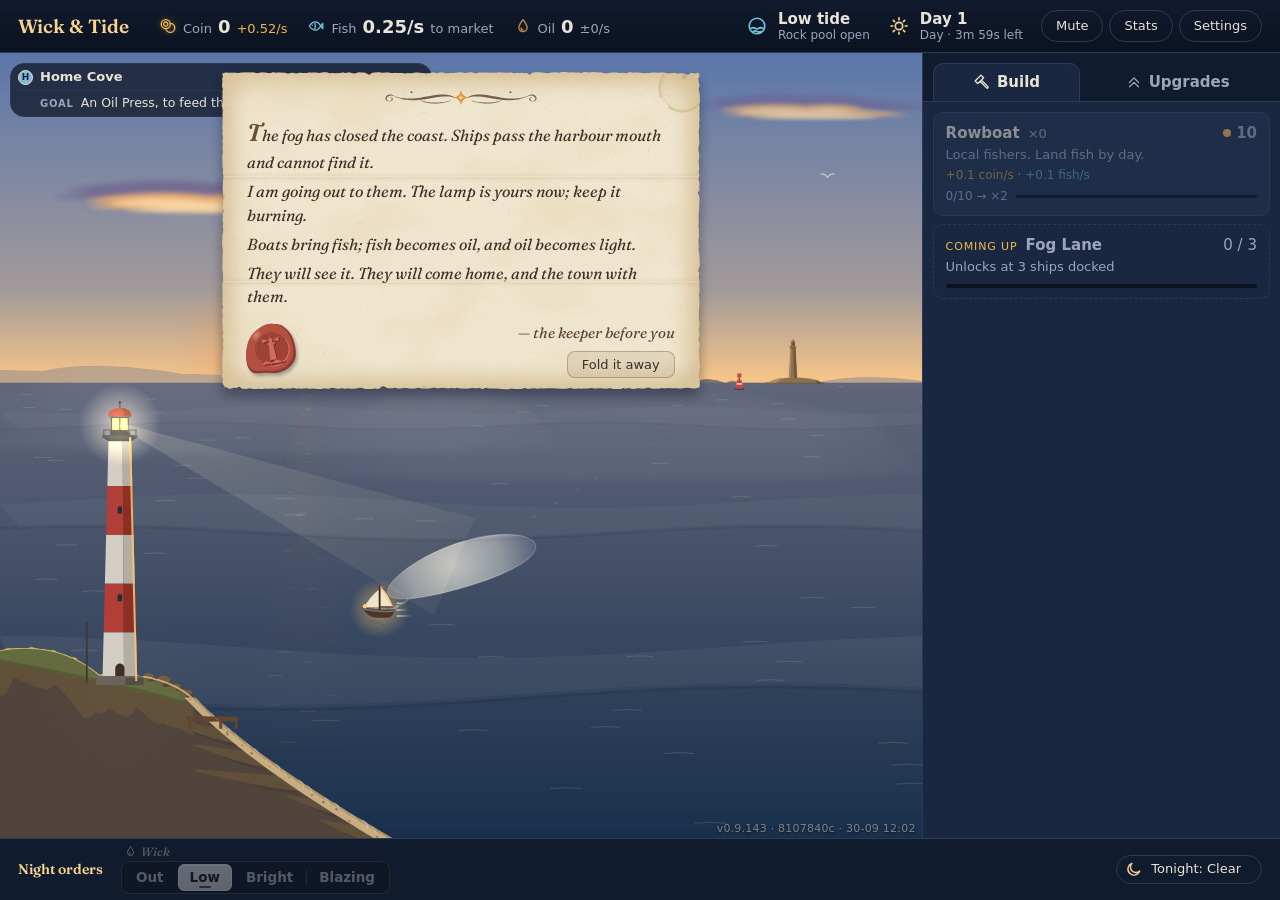
==== commit 2ede035f: "Playtest build: main 8107840c" ====
--- a/index.html
+++ b/index.html
@@ -4,8 +4,8 @@
     <meta charset="UTF-8" />
     <meta name="viewport" content="width=device-width, initial-scale=1.0" />
     <title>Wick &amp; Tide</title>
-    <script type="module" crossorigin src="./assets/index-BVyA_nJR.js"></script>
-    <link rel="stylesheet" crossorigin href="./assets/index-iTozKE-v.css">
+    <script type="module" crossorigin src="./assets/index-Bk1DlK-O.js"></script>
+    <link rel="stylesheet" crossorigin href="./assets/index-B8Uov4M6.css">
   </head>
   <body>
     <div id="app"></div>
--- a/assets/index-B8Uov4M6.css
+++ b/assets/index-B8Uov4M6.css
@@ -0,0 +1 @@
+@font-face{font-family:Fraunces Variable;font-style:normal;font-display:swap;font-weight:100 900;src:url(./fraunces-vietnamese-soft-normal-DSA2Kggd.woff2)format("woff2-variations");unicode-range:U+102-103,U+110-111,U+128-129,U+168-169,U+1A0-1A1,U+1AF-1B0,U+300-301,U+303-304,U+308-309,U+323,U+329,U+1EA0-1EF9,U+20AB}@font-face{font-family:Fraunces Variable;font-style:normal;font-display:swap;font-weight:100 900;src:url(./fraunces-latin-ext-soft-normal-DKHvU-YN.woff2)format("woff2-variations");unicode-range:U+100-2BA,U+2BD-2C5,U+2C7-2CC,U+2CE-2D7,U+2DD-2FF,U+304,U+308,U+329,U+1D00-1DBF,U+1E00-1E9F,U+1EF2-1EFF,U+2020,U+20A0-20AB,U+20AD-20C0,U+2113,U+2C60-2C7F,U+A720-A7FF}@font-face{font-family:Fraunces Variable;font-style:normal;font-display:swap;font-weight:100 900;src:url(./fraunces-latin-soft-normal-C-lS_vzd.woff2)format("woff2-variations");unicode-range:U+??,U+131,U+152-153,U+2BB-2BC,U+2C6,U+2DA,U+2DC,U+304,U+308,U+329,U+2000-206F,U+20AC,U+2122,U+2191,U+2193,U+2212,U+2215,U+FEFF,U+FFFD}@font-face{font-family:Fraunces Variable;font-style:italic;font-display:swap;font-weight:100 900;src:url(./fraunces-vietnamese-soft-italic-CyEZfaGz.woff2)format("woff2-variations");unicode-range:U+102-103,U+110-111,U+128-129,U+168-169,U+1A0-1A1,U+1AF-1B0,U+300-301,U+303-304,U+308-309,U+323,U+329,U+1EA0-1EF9,U+20AB}@font-face{font-family:Fraunces Variable;font-style:italic;font-display:swap;font-weight:100 900;src:url(./fraunces-latin-ext-soft-italic-CFDsOWEG.woff2)format("woff2-variations");unicode-range:U+100-2BA,U+2BD-2C5,U+2C7-2CC,U+2CE-2D7,U+2DD-2FF,U+304,U+308,U+329,U+1D00-1DBF,U+1E00-1E9F,U+1EF2-1EFF,U+2020,U+20A0-20AB,U+20AD-20C0,U+2113,U+2C60-2C7F,U+A720-A7FF}@font-face{font-family:Fraunces Variable;font-style:italic;font-display:swap;font-weight:100 900;src:url(./fraunces-latin-soft-italic-CIOv5diB.woff2)format("woff2-variations");unicode-range:U+??,U+131,U+152-153,U+2BB-2BC,U+2C6,U+2DA,U+2DC,U+304,U+308,U+329,U+2000-206F,U+20AC,U+2122,U+2191,U+2193,U+2212,U+2215,U+FEFF,U+FFFD}:root{--ink:#0b1220;--ink-2:#111b2e;--ink-3:#1a2740;--line:#2a3a58;--text:#e8e4d8;--muted:#9aa6bb;--lamp:#f2b84b;--lamp-soft:#f7d58e;--coin:#f2b84b;--fish:#6fc3d8;--oil:#c98a4a;--oil-text:#d99a58;--good:#7fd3a0;--warn:#ff9b7a;--radius:10px;--serif:"Fraunces Variable", "Iowan Old Style", "Palatino Linotype", Palatino, Georgia, serif;--sans:system-ui, -apple-system, "Segoe UI", Roboto, sans-serif;--lightningcss-light: ;--lightningcss-dark:initial;color-scheme:dark}*{box-sizing:border-box}html{font-variation-settings:"SOFT" 100}html,body{background:var(--ink);height:100%;color:var(--text);font:15px/1.4 var(--sans);margin:0}#app{height:100%}button{font:inherit;color:inherit;cursor:pointer}:focus-visible{outline:2px solid var(--lamp);outline-offset:2px}.layout{--shop-w:clamp(300px, 28vw, 400px);grid-template-columns:minmax(0, 1fr) var(--shop-w);grid-template-rows:auto minmax(0,1fr) auto;grid-template-areas:"hud hud""scene shop""orders orders";height:100%;display:grid}.hud{background:linear-gradient(var(--ink-2), var(--ink));border-bottom:1px solid var(--line);grid-area:hud;align-items:center;gap:18px;min-width:0;padding:10px 18px;display:flex}.brand-box{flex-direction:column;margin-right:12px;line-height:1.15;display:flex}.brand-sub{gap:8px;min-width:0;display:flex}.legacy.hidden{display:none}.mult-of{color:var(--muted);letter-spacing:.04em;text-transform:uppercase;flex:none;margin-right:-2px;font-size:10px;line-height:14px}.legacy{color:var(--lamp);font-variant-numeric:tabular-nums;cursor:help;text-underline-offset:2px;font-size:12px;-webkit-text-decoration:underline dotted #f2b84b80;text-decoration:underline dotted #f2b84b80}.brand{font:600 19px var(--serif);color:var(--lamp-soft);letter-spacing:0;white-space:nowrap;margin:0}.resources{grid-template-columns:repeat(4,minmax(118px,max-content));gap:12px 20px;display:grid}.res.hidden{visibility:hidden}.tide{color:var(--muted);font-variant-numeric:tabular-nums;align-items:center;gap:10px;margin-left:auto;display:flex}.tide .tide-name{color:var(--text);font:600 15px var(--sans)}.tide .tide-note{font-size:12px}.tide-icon{color:var(--fish)}.res{white-space:nowrap;align-items:baseline;gap:6px;min-width:0;display:flex}.res .swatch{flex:none;align-self:center}.res-coin .swatch{color:var(--coin);filter:drop-shadow(0 0 3px #f2b84b73)}.res-fish .swatch{color:var(--fish)}.res-oil .swatch{color:var(--oil)}.res-salt .swatch{color:#d8d2c2}.res .label{color:var(--muted);font-size:13px}.res .value{font-variant-numeric:tabular-nums;font-size:18px;font-weight:650}.res .rate{color:var(--good);font-variant-numeric:tabular-nums;font-size:13px}.res-coin .rate{color:var(--coin)}.res-coin{position:relative}.res-coin.beacon-lit .value,.res-coin.beacon-lit .rate{animation:3s ease-out beacon-glow}@keyframes beacon-glow{0%,45%{color:#ffe3a3;text-shadow:0 0 12px #f2b84be6,0 0 24px #f2b84b80}}.beacon-chip{z-index:5;pointer-events:none;background:var(--lamp);color:var(--ink);border-radius:99px;padding:1px 10px;font-size:15px;font-weight:800;animation:2.4s ease-out forwards beacon-chip;position:absolute;top:100%;left:50%;transform:translate(-50%);box-shadow:0 0 16px #f2b84bb3}@keyframes beacon-chip{0%{opacity:0;transform:translate(-50%,10px)scale(.6)}18%{opacity:1;transform:translate(-50%)scale(1.15)}30%{transform:translate(-50%)scale(1)}75%{opacity:1}to{opacity:0;transform:translate(-50%,-14px)}}.reduce-motion .res-coin.beacon-lit .value,.reduce-motion .res-coin.beacon-lit .rate{color:#ffe3a3;animation:none}.reduce-motion .beacon-chip{animation:none}.res-fish .rate{color:var(--fish)}.res-oil .rate{color:var(--oil-text)}.res .rate.muted{color:var(--muted)}.res .rate.falling{color:var(--warn)}.clock{color:var(--muted);font-variant-numeric:tabular-nums;align-items:center;gap:10px;display:flex}.clock-text{white-space:nowrap;flex-direction:column;line-height:1.2;display:flex}.clock .day{color:var(--text);font:600 15px var(--sans)}.clock .phase{font-size:12px}.phase-icon{color:var(--lamp-soft)}.phase-icon[data-icon=moon]{color:var(--text)}.hud-actions{gap:6px;display:flex}.hud-btn{border:1px solid var(--line);color:var(--text);background:0 0;border-radius:99px;padding:6px 14px;font-size:13px}.hud-btn:hover{border-color:var(--lamp);color:var(--lamp-soft)}.scene{background:linear-gradient(#1b2d4f,#10213a 55%,#0c1a2c 56%,#081322);grid-area:scene;position:relative;overflow:hidden}.scene-canvas{width:100%;height:100%;display:block;position:absolute;inset:0}.build-tag{z-index:1;-webkit-user-select:none;user-select:none;color:#e8e4d880;text-shadow:0 1px 2px #050912b3;letter-spacing:.02em;white-space:nowrap;background:0 0;border:0;padding:0;font:11px/1.2 system-ui,sans-serif;position:absolute;bottom:3px;right:6px}.build-tag:hover,.build-tag:focus-visible{color:var(--lamp-soft);text-underline-offset:2px;text-decoration:underline}.scene.trailer :is(.build-tag,.whats-new-note){display:none}.whats-new-note{z-index:2;background:#0b1220c7;border:1px solid #f2b84b73;border-radius:99px;align-items:center;font-size:12px;animation:.6s ease-out both wn-in;display:flex;position:absolute;bottom:22px;right:6px}.whats-new-note button{color:var(--lamp-soft);white-space:nowrap;background:0 0;border:0;padding:4px 6px 4px 12px}.whats-new-note .wn-open:hover{text-underline-offset:2px;text-decoration:underline}.whats-new-note .wn-hide{color:var(--muted);padding:4px 10px 4px 4px;font-size:14px;line-height:1}.whats-new-note .wn-hide:hover{color:var(--lamp-soft)}@keyframes wn-in{0%{opacity:0;transform:translateY(6px)}}.reduce-motion .whats-new-note{animation:none}.coast-rule{z-index:2;border:1px solid var(--line);max-width:calc(100% - 292px);color:var(--muted);white-space:nowrap;cursor:help;background:#0b1220b8;border-radius:99px;align-items:center;gap:7px;padding:4px 12px 4px 7px;font-size:13px;transition:opacity .3s;display:flex;position:absolute;top:10px;left:10px}.coast-rule .beacon.coast-glyph{width:15px;height:15px;box-shadow:none;border-width:1px;font-size:9px}.coast-rule-name{color:var(--text,#e8e4d8);font-weight:650}.coast-rule-head{align-items:center;gap:7px;min-width:0;max-width:100%;display:flex}.coast-rule-line{text-overflow:ellipsis;overflow:hidden}.coast-rule-site{text-overflow:ellipsis;max-width:100%;color:var(--lamp-soft);overflow:hidden}.coast-rule.two{border-radius:14px;flex-direction:column;align-items:flex-start;gap:1px;padding:4px 14px 5px 7px}.coast-rule.two .coast-rule-site{border-top:1px solid var(--line);align-self:stretch;margin-top:2px;padding-top:3px;padding-left:22px;font-size:12.5px}.coast-rule-site-label,.coast-rule-goal-label,.coast-rule-guest-label,.coast-rule-job-label{letter-spacing:.08em;text-transform:uppercase;color:var(--muted);margin-right:7px;font-size:10px;font-weight:650}.coast-rule-site[hidden]{display:none}.coast-rule-goal,.coast-rule-guest,.coast-rule-job{text-overflow:ellipsis;max-width:100%;color:var(--text,#e8e4d8);overflow:hidden}.coast-rule.two .coast-rule-goal,.coast-rule.two .coast-rule-guest,.coast-rule.two .coast-rule-job{border-top:1px solid var(--line);align-self:stretch;margin-top:2px;padding:3px 0 0 22px;font-size:12.5px}.coast-rule-goal-count{color:var(--muted)}.coast-rule-goal.met .coast-rule-goal-text{color:var(--lamp-soft);animation:.6s ease-out goal-met}@keyframes goal-met{0%{opacity:0}}.reduce-motion .coast-rule-goal.met .coast-rule-goal-text{animation:none}.coast-rule-goal[hidden],.coast-rule-guest[hidden],.coast-rule-job[hidden],.coast-rule-line[hidden]{display:none}.coast-rule-job.done .coast-rule-job-text{color:var(--lamp-soft)}.scene:has(.coach.show):not(:has(.toast.show,.letter.show,.arrival-card:not(.hidden))) .coast-rule{opacity:0;pointer-events:none}@media (max-width:1000px){.coast-rule{max-width:calc(100% - 20px)}.scene:has(.toast.show) .coast-rule{opacity:0;pointer-events:none}}.scene.trailer .coast-rule{display:none}.scene:has(.arrival-card:not(.hidden)) .coach{visibility:hidden}.arrival-card{z-index:3;border-radius:var(--radius);border:1px solid var(--line);border-left:3px solid var(--lamp);background:#0b1220eb;width:min(340px,100% - 20px);margin-left:max(-170px,10px - 50%);animation:.6s ease-out both arrival-in;position:absolute;top:46px;left:50%;overflow:hidden;box-shadow:0 10px 28px #0006}.arrival-card.hidden,.scene.trailer .arrival-card{display:none}.scene:has(.letter.show) .arrival-card{display:none}@keyframes arrival-in{0%{opacity:0;transform:translateY(-6px)}}.arrival-art{background-position:50%;background-size:cover;height:110px}.arrival-text{gap:5px;padding:10px 14px 12px;display:grid}.arrival-text p,.arrival-text h3{margin:0}.arrival-kicker{letter-spacing:.08em;text-transform:uppercase;color:var(--lamp-soft);font-size:11px}.arrival-text h3{font-family:var(--serif,serif);color:var(--text);font-size:18px}.arrival-line{color:var(--text);font-size:14px;font-weight:650}.arrival-how{color:var(--text);font-size:13px;line-height:1.4}.arrival-more summary{cursor:pointer;color:var(--muted);font-size:12px}.arrival-more summary:focus-visible{outline:2px solid var(--lamp-soft);outline-offset:2px}.arrival-more .arrival-rule{color:var(--muted);margin-top:4px;font-size:13px;line-height:1.4}.arrival-btn{margin-top:4px;padding:7px}@media (max-height:600px){.arrival-art{height:64px}.arrival-card{top:40px}.arrival-rule,.arrival-how{font-size:12px}}.coach{border-radius:var(--radius);pointer-events:none;border:1px solid #e8e4d814;border-left:3px solid var(--lamp);max-width:min(440px,80%);color:var(--text);text-align:left;opacity:0;background:#0b1220d6;padding:10px 16px 10px 14px;font-size:14px;transition:opacity .4s,transform .4s;position:absolute;top:16px;left:50%;transform:translate(-50%,-8px);box-shadow:0 8px 24px #00000059}.coach.show{opacity:1;transform:translate(-50%)}.scene:has(.toast.show) .coach{opacity:0}.coach.show{transition-delay:.35s,0s}:is(.scene:has(.toast.show) .coach,.scene:has(.letter.show) .coach){transition-duration:.2s;transition-delay:0s}.scene:has(.coach.show) .toast.show{transition-delay:.2s}.coach:before{content:"✦";color:var(--lamp);margin-right:8px}.letter{z-index:4;scrollbar-width:none;box-sizing:border-box;color:#3a3128;width:min(500px,100% - 16px);max-height:calc(100% - 16px);font:italic 16px/1.45 var(--serif);background:0 0/100% 100% no-repeat;flex-direction:column;gap:6px;padding:22px 36px 28px;display:none;position:absolute;top:12px;left:50%;overflow-y:auto;transform:translate(-50%,-8px)}.letter.show{animation:.6s ease-out both letter-in;display:flex}@keyframes letter-in{0%{opacity:0;transform:translate(-50%,-8px)}to{opacity:1;transform:translate(-50%)}}.reduce-motion .letter.show{animation:none;transform:translate(-50%)}.letter-flourish{align-self:center;width:176px;height:21px;margin:0 0 2px;display:block}.letter-flourish svg,.letter-seal svg{width:100%;height:100%;display:block}.letter-line{margin:0}.letter-line:first-of-type:first-letter{color:#6b4e2e;font-size:1.5em;font-weight:600}.letter-foot{justify-content:space-between;align-items:flex-end;gap:12px;margin-top:2px;display:flex}.letter-seal{flex:none;width:66px;height:68px;margin:0 0 -6px -8px;transform:rotate(-9deg)}.letter.show .letter-seal{animation:.5s cubic-bezier(.3,.7,.4,1.2) .45s both seal-press}@keyframes seal-press{0%{opacity:0;transform:rotate(-9deg)scale(1.4)}to{opacity:1;transform:rotate(-9deg)scale(1)}}.reduce-motion .letter.show .letter-seal{animation:none}.letter-foot-end{flex-direction:column;align-items:flex-end;gap:8px;min-width:0;display:flex}.letter-sign{text-align:right;color:#5a4430;margin:0;font-size:15px}.letter-title{font:600 20px var(--serif);color:#3a3128;text-align:center;margin:0 0 4px;font-style:normal}.letter-action{font:600 13px/1.35 var(--sans);color:#3a3128;text-align:center;margin:6px 0 0;font-style:normal}.letter-chain{font:13px/1.3 var(--sans);grid-template-columns:repeat(5,1fr);gap:6px;margin:0;padding:0;list-style:none;display:grid}.chain-step{text-align:center;flex-direction:column;align-items:center;gap:4px;display:flex;position:relative}.chain-step svg{color:#8a5a1c}.chain-step+.chain-step:before{content:"→";color:#8a7a5a;font-style:normal;position:absolute;top:5px;left:-9px}.letter .letter-close{width:auto;font:13px var(--sans);color:#3a3128;background:#6b4e2e1a;border:1px solid #6b4e2e59;border-radius:8px;padding:5px 14px}.letter .letter-close:hover{background:#6b4e2e2e;border-color:#6b4e2e99}.letter .letter-close:focus-visible{outline-offset:2px;outline:2px solid #8a5a1c}.scene:has(.letter.show) .coach{opacity:0}.trailer-game .letter{display:none}.toasts{pointer-events:none;z-index:2;flex-direction:column;gap:8px;width:min(250px,100% - 24px);display:flex;position:absolute;top:12px;right:12px}.toast{border-radius:var(--radius);border:1px solid var(--line);border-left:3px solid var(--lamp);opacity:0;background:#0b1220e6;align-items:center;gap:10px;padding:8px 12px;transition:opacity .35s,transform .35s;display:flex;transform:translate(16px);box-shadow:0 8px 24px #00000059}.toast.show{opacity:1;transform:none}.toast-icon{width:32px;height:32px;color:var(--lamp);background:#f2b84b1f;border:1px solid #f2b84b73;border-radius:50%;flex:none;place-items:center;display:grid}.toast-badge{background:50%/contain no-repeat;flex:none;width:44px;height:44px;margin:-4px -2px -4px -4px}.toast-text{flex-direction:column;min-width:0;font-size:13px;line-height:1.3;display:flex}.toast-kicker{color:var(--lamp-soft);letter-spacing:.08em;text-transform:uppercase;font-size:11px}.toast-text strong{font:600 14px var(--serif);color:var(--text);-webkit-line-clamp:2;-webkit-box-orient:vertical;display:-webkit-box;overflow:hidden}.toast-body{color:var(--muted);-webkit-line-clamp:5;-webkit-box-orient:vertical;font-size:12px;display:-webkit-box;overflow:hidden}.toast-note{-webkit-line-clamp:2;margin-top:2px}@media (max-width:1000px),(max-height:600px){.toasts{gap:6px;width:min(230px,100% - 32px);top:8px;right:10px}.toast{gap:8px;padding:6px 10px}.toast .toast-body{display:none}.toast-icon{width:28px;height:28px}.toast-badge{width:34px;height:34px;margin:-3px -1px -3px -3px}.toast-text strong{font-size:13px}.letter{gap:4px;font-size:15px;line-height:1.4}.letter-flourish{width:150px;height:18px}.letter-seal{width:48px;height:50px}}@media (max-height:440px) and (min-width:900px){.coach{max-width:min(820px,60%);padding:6px 14px;font-size:13px;top:8px}.letter{gap:2px;width:min(820px,60%);padding:14px 30px 22px;font-size:14px;line-height:1.35;top:2px}.letter-flourish{display:none}.letter-seal{width:40px;height:42px;margin:0 0 -4px -6px}.letter-foot-end{flex-direction:row;align-items:center;gap:12px}.letter-sign{font-size:13px}.letter .letter-close{padding:3px 12px;font-size:12px}}.panel{background:var(--ink-2);border-left:1px solid var(--line)}.shop{flex-direction:column;grid-area:shop;min-height:0;display:flex}.tabs{border-bottom:1px solid var(--line);gap:4px;padding:10px 10px 0;display:flex}.tab{border-radius:var(--radius) var(--radius) 0 0;color:var(--muted);background:0 0;border:1px solid #0000;border-bottom:none;flex:1;padding:8px 10px;font-weight:600;position:relative}.tab.active{background:var(--ink-3);border-color:var(--line);color:var(--text)}.tab .icon{vertical-align:-4px;margin-right:6px}.tabs.no-icons .tab .icon{display:none}.tabs.no-icons{gap:2px;padding-left:6px;padding-right:6px}.tabs.no-icons .tab{padding-left:4px;padding-right:4px}.tabs.no-icons .badge{margin-left:3px;padding:0 5px}.tabs.measuring>.tab.tab{flex:none}.badge{background:var(--lamp);color:var(--ink);border-radius:99px;margin-left:6px;padding:0 6px;font-size:12px;display:none}.badge.show{display:inline-block}.buy-mode{background:var(--ink-3);align-items:center;gap:8px;padding:8px 10px 0;display:flex}.buy-mode.hidden{display:none}.buy-mode .seg{flex:1}.buy-mode .seg .buy-mode-option{white-space:nowrap;flex:1;padding:2px 6px 3px}.item{position:relative}.item.bought-many:after{content:attr(data-bought);pointer-events:none;color:var(--lamp);text-shadow:0 1px 2px #0009;font-size:15px;font-weight:700;animation:.9s ease-out forwards bought-many;position:absolute;top:-4px;right:12px}@keyframes bought-many{0%{opacity:1;transform:translateY(0)}to{opacity:0;transform:translateY(-16px)}}.reduce-motion .item.bought-many:after{animation:none}@media (prefers-reduced-motion:reduce){.item.bought-many:after{animation:none}}.shop-list{background:var(--ink-3);flex-direction:column;flex:1;gap:8px;padding:10px;display:flex;overflow-y:auto}.item{text-align:left;border-radius:var(--radius);background:#22324f;border:1px solid #34486c;grid-template-columns:1fr auto;grid-template-areas:"head cost""desc desc";gap:2px 10px;padding:10px 12px;transition:background .12s,border-color .12s,transform 80ms;display:grid}.item:hover:not(.locked){border-color:var(--lamp);background:#2a3d60}.item:active:not(.locked){transform:translateY(1px)}.item.locked{opacity:.55;cursor:default}.item.suggest{border-color:var(--lamp);animation:1.6s ease-in-out infinite suggest}@keyframes suggest{50%{box-shadow:0 0 0 3px #f2b84b59,0 0 18px #f2b84b59}}.item.bought{animation:.45s ease-out bought}@keyframes bought{0%{background:#3b4f6e;transform:scale(1);box-shadow:0 0 0 2px #f2b84bb3,0 0 16px #f2b84b73}30%{transform:scale(1.025)}to{transform:scale(1)}}.item.denied{animation:.6s ease-in-out denied}@keyframes denied{10%{transform:translate(-4px)}25%{transform:translate(3px)}40%{transform:translate(-2px)}50%{transform:none}}.item.denied .cost{animation:.6s ease-out denied-cost}@keyframes denied-cost{0%{color:#ff9b7a}}.reduce-motion .item.bought{border-color:var(--lamp)}.reduce-motion .item.denied .cost{color:#ff9b7a}@media (prefers-reduced-motion:reduce){.item.bought{border-color:var(--lamp)}.item.denied .cost{color:#ff9b7a}}.row-head{grid-area:head;align-items:baseline;gap:8px;display:flex}.item .name{font-weight:650}.item .owned{color:var(--muted);font-variant-numeric:tabular-nums;white-space:nowrap;flex:none;font-size:13px}.item .desc{color:var(--muted);grid-area:desc;font-size:13px}.item .cost{color:var(--coin);font-variant-numeric:tabular-nums;grid-area:cost;font-weight:650}.item .cost:before{content:"";background:var(--coin);vertical-align:1px;border-radius:50%;width:8px;height:8px;margin-right:5px;display:inline-block}.item.locked .cost{color:var(--muted)}.item .milestone{color:var(--muted);font-variant-numeric:tabular-nums;flex-wrap:wrap;grid-column:1/-1;align-items:center;gap:8px;margin-top:3px;font-size:12px;display:flex}.item .milestone.hidden{display:none}.milestone-text{overflow-wrap:anywhere;min-width:0}.milestone-bar{background:var(--ink);border-radius:99px;flex:48px;min-width:48px;height:3px;overflow:hidden}.milestone-fill{background:var(--coin);opacity:.75;height:100%;transition:width .3s;display:block}.milestone.close .milestone-text{color:var(--lamp);font-weight:650}.milestone.done .milestone-bar{display:none}.milestone.done .milestone-text{color:var(--lamp)}.milestone.waiting .milestone-text{color:var(--muted);font-style:italic}.item.milestone-hit{animation:1.4s ease-out milestone-hit}@keyframes milestone-hit{0%{background:#6b5320;border-color:#ffd98a;box-shadow:0 0 0 3px #ffd98ae6,0 0 28px #f2b84bcc}30%{background:#4e4428;box-shadow:0 0 0 2px #ffd98a99,0 0 20px #f2b84b80}}.item.milestone-hit .milestone-text{animation:1.4s ease-out milestone-text}@keyframes milestone-text{0%,40%{color:#ffe3a3}}.reduce-motion .item.milestone-hit{background:#4e4428;border-color:#ffd98a}@media (prefers-reduced-motion:reduce){.item.milestone-hit{background:#4e4428;border-color:#ffd98a}}.item.teaser{border-style:dashed;border-color:var(--line);cursor:default;background:0 0;grid-template-areas:"head cost""desc desc""bar bar"}.item.teaser:hover{border-color:var(--line);background:0 0}.item.teaser .name{color:var(--muted)}.item.teaser .cost{color:var(--muted);font-weight:500}.item.teaser .cost:before{display:none}.teaser-label{letter-spacing:.08em;text-transform:uppercase;color:var(--lamp);font-size:11px}.teaser-bar{background:var(--ink);border-radius:99px;grid-area:bar;height:4px;margin-top:6px;overflow:hidden}.teaser-fill{background:var(--lamp);opacity:.7;height:100%;transition:width .4s;display:block}.item.coast-own{--coast:var(--lamp);border-left:4px solid var(--coast);padding-left:9px}.item.coast-own[data-type=home]{--coast:#7fb7de}.item.coast-own[data-type=fogbound]{--coast:#d9dfdc}.item.coast-own[data-type=strait]{--coast:#f0b45c}.item.coast-own[data-type=reach]{--coast:#9a86d8}.item.coast-own[data-type=frost]{--coast:#c4e8fa}.item.coast-own[data-type=shoals]{--coast:#96c484}.item.coast-own:hover:not(.locked){border-left-color:var(--coast)}.item.teaser.coast-own,.item.teaser.coast-own:hover{border-left:4px solid var(--coast)}.item.teaser.coast-own .teaser-label{color:var(--coast)}.item.teaser.coast-own .teaser-fill{background:var(--coast)}.item.coast-own .coast-tag{letter-spacing:.06em;text-transform:uppercase;color:var(--coast);white-space:nowrap;font-size:11px;font-weight:650}.item.coast-own .coast-tag:after{content:" ·";color:var(--muted);letter-spacing:0}.row-head .beacon.coast-glyph{width:15px;height:15px;box-shadow:none;border-width:1px;align-self:center;font-size:9px}.empty{color:var(--muted);text-align:center;margin:24px 8px;font-style:italic}.orders{background:var(--ink-2);border-top:1px solid var(--line);grid-area:orders;align-items:center;gap:18px;padding:10px 18px;display:flex}.orders-title{font:600 14px var(--serif);color:var(--lamp-soft);white-space:nowrap}.wick{border:1px solid var(--line);color:var(--muted);background:0 0;border-radius:99px;padding:5px 12px}.wick.active{background:var(--lamp);border-color:var(--lamp);color:var(--ink);font-weight:650}.orders{padding-block:6px}.seg-field{flex-direction:column;align-items:flex-start;gap:2px;display:flex}.seg-label{font:italic 500 12px/1.15 var(--serif);color:var(--muted);letter-spacing:.01em;cursor:help;align-items:center;gap:4px;padding-left:3px;display:flex}.seg-label .seg-icon{color:var(--lamp-soft);opacity:.85;flex:none}.seg-auto{border:1px solid var(--line);font:600 10px/1.4 var(--sans);color:var(--muted);border-radius:99px;margin-left:2px;padding:0 5px;font-style:normal}.seg-auto.hidden{display:none}.seg-effect{font:600 11px/1.4 var(--sans);color:var(--lamp-soft);white-space:nowrap;margin-left:4px;font-style:normal}.seg-effect:before{content:"· ";color:var(--muted);font-weight:400}.seg{border:1px solid var(--line);background:#05091273;border-radius:8px;align-items:stretch;gap:2px;padding:2px;display:flex;box-shadow:inset 0 1px 2px #00000059}.seg .seg-opt{color:var(--muted);background:0 0;border:1px solid #0000;border-radius:6px;padding:3px 11px 4px;font-size:13.5px;font-weight:600;line-height:1.35;transition:background .12s,color .12s;position:relative}.seg .seg-opt.hidden{display:none}.seg .seg-opt+.seg-opt:before{content:"";background:var(--line);pointer-events:none;width:1px;position:absolute;top:5px;bottom:5px;left:-2px}.seg .seg-opt[aria-checked=true]:before,.seg .seg-opt[aria-checked=true]+.seg-opt:before{display:none}.seg .seg-opt:hover:not([aria-checked=true]):not([aria-disabled=true]){color:var(--text);background:#e8e4d812}.seg .seg-opt[aria-checked=true]{background:linear-gradient(#f5c863, var(--lamp));color:var(--ink);border-color:#f7d58e;box-shadow:0 1px #00000073,inset 0 1px #fff6d88c}.seg .seg-opt[aria-checked=true]:after{content:"";background:var(--ink);opacity:.7;border-radius:1px;width:12px;height:2px;margin-left:-6px;position:absolute;bottom:2px;left:50%}.seg .seg-opt:focus-visible{outline:2px solid var(--lamp-soft);outline-offset:1px;z-index:1}.seg .seg-opt.advised:not([aria-checked=true]){border-color:var(--lamp);color:var(--lamp-soft);border-style:dashed}.post-group.auto .seg-opt{cursor:default}.post-group.auto .seg-opt:not([aria-checked=true]){opacity:.5}.warn{color:var(--warn);font-size:13px}.warn.calm{color:var(--muted)}.hint{color:var(--muted);margin:0 0 0 auto;font-size:13px}.orders>:is(.orders-title,.forecast){flex-shrink:0}.orders[data-tight="6"]>:is(.orders-title,.forecast){flex-shrink:1}.orders>.hint,.orders>.warn:not(:empty){min-width:14em}.hint.hidden,.post-group.hidden,.glass-glow.hidden{display:none}.hint.dusk{color:var(--lamp-soft);animation:2.4s ease-in-out infinite alternate dusk-glow}@keyframes dusk-glow{0%{text-shadow:none}to{text-shadow:0 0 10px #f2b84b8c}}.reduce-motion .hint.dusk{animation:none}.wick-group.locked .seg-opt[aria-disabled=true]{opacity:.4;cursor:not-allowed}.wick-group.dry .seg,.wick-group.dry .seg-label{opacity:.45;filter:grayscale()}.glass-glow{color:var(--good);margin:0 0 8px;font-size:13px}.forecast{border:1px solid var(--line);white-space:nowrap;border-radius:99px;align-items:center;gap:8px;margin-left:auto;padding:4px 12px 4px 8px;font-size:13px;display:flex}.forecast-bonus{color:var(--muted)}.bell,.great-bell{border:1px solid var(--warn);color:var(--warn);white-space:nowrap;background:#ff9b7a1f;border-radius:99px;padding:5px 14px;font-weight:650}.bell:hover,.great-bell:hover{background:#ff9b7a40}.bell.rung{background:var(--warn);color:var(--ink);cursor:default}.bell.hidden,.great-bell.hidden{display:none}.great-bell{background:0 0;padding:5px 12px}.bell-pill{flex-direction:column;align-items:flex-start;gap:2px;display:flex}.bell-pill.hidden,.bell-head.hidden{display:none}.bell-sides{align-items:stretch;gap:6px;display:flex}.bell-pill .bell-head{color:var(--warn);opacity:.9}.bell-pill.choosing .bell:has(.bell-last:not(.hidden)){border-radius:14px;flex-direction:column;align-items:center;padding:2px 14px;line-height:1.15;display:inline-flex}.bell-pill.choosing .great-bell{border-radius:14px;align-self:stretch;align-items:center;display:inline-flex}.bell-pill.choosing .bell{align-self:stretch}.bell-last{opacity:.85;font-size:11px;font-weight:500}.bell-last.hidden{display:none}.bell.idle{border-color:var(--line);color:var(--muted);cursor:help;background:0 0;font-weight:500}.bell.idle:hover{background:#ffffff0a}.bell-short,.orders:is([data-tight="4"],[data-tight="5"],[data-tight="6"]) .bell.idle .bell-text{display:none}.orders:is([data-tight="4"],[data-tight="5"],[data-tight="6"]) .bell.idle .bell-short{display:inline}.bell.waiting:not(.rung){color:#ffd2c2;background:#ff9b7a38;animation:3s ease-in-out infinite bell-call;box-shadow:0 0 0 2px #ff9b7a8c,0 0 14px #ff9b7a73}@keyframes bell-call{50%{background:#ff9b7a57;box-shadow:0 0 0 4px #ff9b7a40,0 0 24px #ff9b7ab3}}.coast-chip{border:1px solid var(--line);color:var(--muted);white-space:nowrap;text-overflow:ellipsis;cursor:help;border-radius:99px;flex:none;margin-left:auto;padding:5px 12px;font-size:13px;overflow:hidden}.coast-chip.hidden{display:none}.coast-chip:not(.hidden)+.forecast{margin-left:0}.coast-chip.on{color:#d9ecff;background:#7fb4e629;border-color:#7fb4e6;font-weight:650;animation:3s ease-in-out infinite chip-call;box-shadow:0 0 0 2px #7fb4e666,0 0 12px #7fb4e659}@keyframes chip-call{50%{background:#7fb4e642;box-shadow:0 0 0 4px #7fb4e633,0 0 22px #7fb4e699}}.forecast.beside-chip .forecast-text{display:none}.forecast.beside-chip .forecast-short{display:inline}.chip-short,.orders:is([data-tight="3"],[data-tight="4"],[data-tight="5"],[data-tight="6"]) .coast-chip .chip-text{display:none}.orders:is([data-tight="3"],[data-tight="4"],[data-tight="5"],[data-tight="6"]) .coast-chip .chip-short{display:inline}.orders:is([data-tight="3"],[data-tight="4"],[data-tight="5"],[data-tight="6"]) .coast-chip{max-width:190px}.post-group.nudge .seg-opt.advised:not([aria-checked=true]){animation:3s ease-in-out infinite post-call;box-shadow:0 0 0 2px #f0be5a73,0 0 12px #f0be5a66}@keyframes post-call{50%{box-shadow:0 0 0 3px #f0be5a40,0 0 20px #f0be5aa6}}.forecast[data-weather=storm]{border-color:var(--warn)}.forecast-bonus.matched{color:var(--good);font-weight:650}.weather-icon{color:var(--lamp-soft)}.forecast[data-weather=fog] .weather-icon{color:#c9d3e2}.forecast[data-weather=calm] .weather-icon{color:#8fc7e8}.forecast[data-weather=storm] .weather-icon{color:var(--warn)}@media (max-height:600px){.modal.light{padding:14px 24px}.modal.light h2{font-size:21px}}.backdrop{z-index:10;background:#050912b8;place-items:center;display:grid;position:fixed;inset:0}.modal{overscroll-behavior:contain;border:1px solid var(--line);background:linear-gradient(#1c2a45,#141f35);border-radius:14px;width:min(420px,92vw);max-height:96vh;padding:24px 28px;overflow-y:auto;box-shadow:0 20px 60px #00000080}.modal h2{font:600 24px var(--serif);color:var(--lamp-soft);margin:0 0 6px}.modal .lead{color:var(--muted);margin:0 0 14px}.log{gap:6px;margin:0 0 12px;display:grid}.log-line{border-bottom:1px dashed var(--line);justify-content:space-between;padding-bottom:4px;display:flex}.log dt{color:var(--muted)}.log dd{font-variant-numeric:tabular-nums;margin:0;font-weight:650}.log-since{border-left:2px solid var(--lamp);margin:0 0 6px;padding-left:10px}.log-details{color:var(--muted);margin:4px 0 10px;font-size:13px}.log-details summary{cursor:pointer}.log-details .log,.log-details .log-pace{margin:6px 0 0}.modal .note{color:var(--muted);margin:0 0 16px;font-size:12px}.primary{border-radius:var(--radius);background:var(--lamp);width:100%;color:var(--ink);border:none;padding:10px;font-weight:700}.primary:hover{background:var(--lamp-soft)}.reduce-motion *{transition:none!important;animation:none!important}@media (prefers-reduced-motion:reduce){*{transition:none!important;animation:none!important}}@media (max-width:1180px){.hud{gap:14px;padding:8px 14px}.brand-box{margin-right:0}.resources{grid-template-columns:repeat(4,auto);gap:14px}.res-fish .rate,.tide .tide-note{display:none}.hud-btn{padding:5px 10px}}@media (max-width:1000px){.brand,.orders-title,.res .label,.clock .phase{display:none}.hud-actions{gap:4px}.hud-btn{padding:4px 9px;font-size:12px}}@media (max-height:800px){.item-gen.known:not(.coast-own) .desc{display:none}}@media (max-height:600px),(max-width:1000px){.item-gen:not(.coast-own) .desc,.item-up .desc{display:none}.item.coast-own .desc{-webkit-line-clamp:3;-webkit-box-orient:vertical;font-size:12px;display:-webkit-box;overflow:hidden}.item{padding:7px 10px}.item.coast-own{padding-left:7px}.shop-list{gap:6px;padding:8px}.ready-strip{margin:0 0 -8px;bottom:-8px}}@media (max-width:760px){.layout{grid-template:"hud""scene"40vh"shop"minmax(0,1fr)"orders"/1fr}.hud{flex-wrap:wrap;gap:10px 16px}.resources{grid-template-columns:repeat(2,auto)}.tide{margin-left:0}.orders{flex-wrap:wrap}.hint{margin-left:0}.brand,.orders-title,.res .label,.clock .phase{display:revert}}.tab.hidden{display:none}.shelf{flex-direction:column;gap:8px;display:flex}.shelf.in-north .south-only,.north-carried.hidden,.north-post-card.hidden{display:none!important}.north-carried{color:var(--muted);margin:0 2px;font-size:13px}.north-post-card{border-radius:var(--radius);background:linear-gradient(160deg,#1d2c48,#16223a);border:1px solid #3c5a86;flex-direction:column;gap:6px;padding:14px 16px;display:flex}.north-post-card .north-letter{font:italic 400 15px/1.45 var(--serif);color:var(--text);margin:0}.north-post-card .north-sign{text-align:right;font:italic 400 13px var(--serif);color:var(--muted);margin:0 0 4px}.north-post-card .north-help{color:var(--muted);margin:0;font-size:13px}.shelf h3{font:600 16px var(--serif);color:var(--lamp-soft);margin:0}.shelf .shelf-title{color:var(--muted);letter-spacing:.04em;text-transform:uppercase;font-size:14px;font-family:var(--sans);margin:10px 2px 0}.bottle-card{border-radius:var(--radius);background:radial-gradient(circle at 85% 0,#6fc3d82e,#0000 60%),#22324f;border:1px solid #34486c;flex-direction:column;gap:6px;padding:12px 14px;display:flex}.bottle-head{color:var(--muted);justify-content:space-between;align-items:baseline;font-size:13px;display:flex}.bottle-head .glass{color:var(--fish)}.glass-count{color:#bfe9f3;font-variant-numeric:tabular-nums;font-size:18px;font-weight:700}.bottle-lead,.bottle-next,.bottle-before{color:var(--muted);margin:0;font-size:13px}.bottle-next:empty,.bottle-before:empty,.bottle-more.hidden,.ready-strip.hidden{display:none}.bottle-more-body{color:var(--muted);margin:4px 0 0;font-size:12px}.ready-strip{z-index:3;border:none;border-top:1px solid var(--lamp);border-radius:var(--radius) var(--radius) 0 0;color:var(--lamp-soft);text-align:center;cursor:pointer;background:#2a3550;margin:0 0 -10px;padding:7px 10px;font-size:13px;font-weight:700;position:sticky;bottom:-10px}.ready-strip:hover{background:#33416a}.bottle-btn{white-space:pre-line;margin-top:4px}.primary:disabled{background:var(--line);color:var(--muted);cursor:default}.item .glass-cost{color:#9fdcec}.item .glass-cost:before{background:#9fdcec;border-radius:2px;transform:rotate(45deg)}.item-perk.locked .glass-cost{color:var(--muted)}.item-perk:has(.perk-live){grid-template-areas:"head cost""desc desc""live live"}.item-perk .perk-live{color:var(--text);grid-area:live;margin-top:2px;font-size:12px}.bottles{flex-wrap:wrap;gap:8px;display:flex}.bottles .empty{text-align:left;margin:8px 4px}.bottle{width:88px;color:var(--muted);text-align:center;flex-direction:column;align-items:center;gap:4px;font-size:12px;display:flex}.bottle-glass{background:linear-gradient(#bfe9f340,#6fc3d81f);border:1px solid #bfe9f380;border-radius:16px 8px 8px 16px;width:70px;height:34px;position:relative}.bottle-glass:after{content:"";background:#a9744a;border-radius:2px;width:9px;height:10px;position:absolute;top:11px;right:-9px}.bottle-ship{border-bottom:13px solid #f3ead6;border-left:7px solid #0000;border-right:7px solid #0000;width:0;height:0;position:absolute;top:8px;left:38px}.bottle-ship:after{content:"";background:#7a4f36;border-radius:0 0 6px 6px;width:24px;height:5px;position:absolute;top:13px;left:-12px}.bottle-glass .bottle-mark{width:16px;height:16px;box-shadow:none;border-width:1px;margin-top:-8px;font-size:9px;position:absolute;top:50%;left:4px}.bottle-glass .bottle-seal{z-index:1;background:radial-gradient(circle at 40% 35%,#d8664c,#9c3624 70%);border-radius:50%;width:13px;height:13px;position:absolute;top:7px;right:-14px;box-shadow:0 1px 2px #00000073}.bottle.sealed .bottle-label{color:var(--lamp-soft)}.bottle[data-type=home] .bottle-glass{border-color:#7fb7decc}.bottle[data-type=fogbound] .bottle-glass{border-color:#d9dfdccc}.bottle[data-type=strait] .bottle-glass{border-color:#f0b45ccc}.bottle[data-type=reach] .bottle-glass{border-color:#9a86d8d9}.bottle[data-type=frost] .bottle-glass{border-color:#c4e8fae6}.bottle[data-type=shoals] .bottle-glass{border-color:#96c484d9}.secondary{border-radius:var(--radius);border:1px solid var(--line);color:var(--text);background:0 0;padding:10px;font-weight:600}.secondary:hover{border-color:var(--muted)}.modal.wide{width:min(880px,94vw);max-height:94vh;padding:18px 24px;overflow-y:auto}.modal.wide .log{gap:2px;font-size:13px}.modal.wide .primary{padding:8px}.stats-cols{grid-template-columns:1fr 1fr;gap:24px;display:grid}.stats-bests{margin-top:6px}.stats-bests .log-line{align-items:baseline;gap:12px}.stats-bests .log-line dt{flex:none}.stats-bests .log-line dd{text-align:right}.modal.wide .stats-bests .log{grid-template-columns:1fr 1fr;column-gap:24px;display:grid}.modal h3{font:600 16px var(--serif);color:var(--lamp-soft);margin:6px 0 8px}.ach-title{margin-top:4px}.ach-grid{grid-template-columns:repeat(4,1fr);gap:6px;margin:0 0 16px;padding:0;list-style:none;display:grid}.ach{border:1px solid var(--line);border-radius:var(--radius);opacity:.55;align-items:center;gap:8px;padding:6px 8px;display:flex}.ach.on{opacity:1;border-color:#f2b84b80}.ach-badge{background:50%/contain no-repeat;flex:none;width:48px;height:48px;margin:-4px -2px -4px -3px}@media (max-width:1000px),(max-height:600px){.ach-badge{width:40px;height:40px;margin:-3px -1px -3px -3px}}.sr-only{clip:rect(0 0 0 0);white-space:nowrap;border:0;width:1px;height:1px;margin:-1px;padding:0;position:absolute;overflow:hidden}.ach-text{min-width:0;color:var(--muted);flex-direction:column;font-size:11px;line-height:1.25;display:flex}.ach-text strong{color:var(--text);font-size:12.5px}@media (max-width:760px){.stats-cols,.modal.wide .stats-bests .log{grid-template-columns:1fr}.ach-grid{grid-template-columns:1fr 1fr}}.modal.settings{overscroll-behavior:contain;width:min(460px,94vw);max-height:94vh;overflow-y:auto}.set-about{color:var(--muted);margin:0 0 8px;font-size:11px}.set-about-row{justify-content:space-between;align-items:baseline;gap:10px;margin:0 0 8px;display:flex}.set-about-row .set-about{margin:0}.set-about-row .link-btn{white-space:nowrap;font-size:12px}.set-footer{z-index:1;background:#141f35;margin:0 0 -24px;padding:10px 0 24px;position:sticky;bottom:-24px;box-shadow:0 -10px 12px -8px #05091299}.set-row{border-bottom:1px dashed var(--line);justify-content:space-between;align-items:center;gap:12px;padding:6px 0;display:flex}.set-row label{color:var(--muted)}.set-row input[type=range]{width:180px;accent-color:var(--lamp)}.set-row input[type=checkbox]{width:18px;height:18px;accent-color:var(--lamp)}.set-row select{appearance:none;min-width:0;max-width:62%;font:inherit;color:#e8e2d2;cursor:pointer;text-overflow:ellipsis;background:#16203a url("data:image/svg+xml,%3Csvg xmlns='http://www.w3.org/2000/svg' width='10' height='6' viewBox='0 0 10 6'%3E%3Cpath d='M1 1l4 4 4-4' fill='none' stroke='%239AA3B5' stroke-width='1.5' stroke-linecap='round' stroke-linejoin='round'/%3E%3C/svg%3E") right 10px center no-repeat;border:1px solid #26324f;border-radius:8px;padding:5px 30px 5px 10px;font-size:14px;transition:border-color .15s}.set-row select:hover{border-color:#9aa3b5}.set-row select:focus-visible{outline-offset:1px;border-color:#f2c14e;outline:2px solid #f2c14e}.set-row select option{color:#e8e2d2;background:#16203a}.save-box{width:100%;color:var(--text);background:var(--ink);border:1px solid var(--line);resize:vertical;word-break:break-all;border-radius:8px;margin:4px 0 8px;padding:8px;font:12px/1.3 ui-monospace,Consolas,monospace}.save-box[hidden]{display:none}.link-btn{color:#9aa3b5;text-underline-offset:3px;background:0 0;border:0;padding:2px 0;font-size:13px;-webkit-text-decoration:underline #9aa3b573;text-decoration:underline #9aa3b573}.link-btn:hover{color:#e8e2d2}.save-toggle{margin-top:8px;display:block}.set-status{min-height:1.3em;color:var(--good);margin:6px 0 10px;font-size:13px}.set-danger{justify-content:space-between;align-items:center;gap:10px;margin-bottom:14px;display:flex}.link-btn.danger{text-align:left;color:#e07a5fbf;flex:none;text-decoration-color:#e07a5f66}.link-btn.danger:hover{color:#e07a5f}.link-btn.danger.armed{color:#e07a5f;font-weight:700;text-decoration-color:#e07a5f}.set-danger .secondary{flex:none;margin-left:auto}@media (max-height:440px) and (min-width:900px){.modal.settings{grid-template-columns:.9fr 1.5fr 1fr;align-items:start;column-gap:28px;width:min(1100px,96vw);max-height:96vh;padding:8px 20px 10px;display:grid}.modal.settings h2{grid-column:1/-1;margin:0;font-size:18px}.modal.settings h3{margin:2px 0;font-size:14px}.modal.settings .set-row{padding:3px 0}.modal.settings .set-row button{white-space:nowrap;padding-top:4px;padding-bottom:4px}.modal.settings .save-box{resize:none;height:44px;margin:2px 0 4px}.modal.settings .set-status{min-height:0;margin:2px 0}.modal.settings .set-danger{margin-bottom:0}.modal.settings .modal-actions{gap:6px}.modal.settings .set-row input[type=range]{width:150px}.modal.settings .set-row label{white-space:nowrap}.modal.settings{grid-template-rows:auto auto 1fr}.modal.settings>.set-group{grid-row:2/4}.modal.settings>.set-group:nth-child(2){grid-column:1;align-self:start}.modal.settings>.set-group:nth-child(3){grid-column:2}.modal.settings>.set-group:nth-child(4){grid-area:2/3}.modal.settings>.set-footer{box-shadow:none;background:0 0;grid-area:3/3;align-self:end;margin:6px 0 0;padding:0;position:static}.modal.settings .set-footer .primary{padding:7px}}@media (min-height:441px) and (max-height:640px) and (min-width:900px){.modal.settings{grid-template:"title title""sound save""display save""display done"1fr/1fr 1fr;align-items:start;column-gap:28px;width:min(860px,94vw);padding-top:16px;padding-bottom:16px;display:grid}.modal.settings h2{grid-area:title;margin:0 0 4px}.modal.settings>.set-group:nth-child(2){grid-area:sound}.modal.settings>.set-group:nth-child(3){grid-area:display}.modal.settings>.set-group:nth-child(4){grid-area:save}.modal.settings>.set-footer{box-shadow:none;background:0 0;grid-area:done;align-self:end;margin:0;padding:0;position:static}.modal.settings .save-box{resize:none;height:64px}.modal.settings .set-danger{margin-bottom:0}}.modal-actions{grid-template-columns:1fr 1fr;gap:10px;display:grid}.perk-list{flex-direction:column;gap:8px;display:flex}.tab{white-space:nowrap;padding:8px 6px}.modal.chart{width:min(640px,94vw);max-height:94vh;overflow-y:auto}.modal.chart .note{margin-bottom:10px}.modal.chart .modal-actions{grid-template-columns:1fr;margin-top:14px}.chart-head{justify-content:space-between;align-items:flex-start;gap:12px;display:flex}.chart-head button.secondary{flex:none;width:auto;margin-top:2px;padding:6px 14px;font-size:14px}.modal.chart:has(.chart-offers.three){width:min(860px,94vw)}.chart-offers.three{grid-template-columns:repeat(3,1fr)}@media (max-width:700px){.chart-offers.three{grid-template-columns:1fr}}.chart-offers{grid-template-columns:1fr 1fr;gap:12px;display:grid}.side-pick{flex-wrap:wrap;align-items:center;gap:6px 10px;margin:6px 0 10px;display:flex}.side-lead{color:var(--muted);font-size:13px}.side-pick .seg .seg-opt{padding:3px 12px;font-size:13px}.side-rule{color:var(--text);flex-basis:100%;margin:0;font-size:13px}.side-note{color:var(--muted);flex-basis:100%;margin:0;font-size:12px;font-style:italic}.chart-card{text-align:left;color:var(--text);border:1px solid var(--line);border-radius:var(--radius);cursor:pointer;background:#ffffff0a;flex-direction:column;gap:6px;padding:10px;display:flex}.chart-card:hover,.chart-card:focus-visible{border-color:var(--lamp);background:#ffd68c14}.chart-name{font:600 17px var(--serif);color:var(--lamp-soft)}.chart-rule{color:var(--muted);flex:1;font-size:12.5px;line-height:1.4}.chart-sail{border-radius:var(--radius);background:var(--lamp);color:var(--ink);text-align:center;margin-top:4px;padding:7px;font-weight:700}.chart-card:hover .chart-sail{background:var(--lamp-soft)}.chart-card{position:relative}.chart-pill{background:var(--lamp);max-width:calc(100% - 32px);color:var(--ink);white-space:nowrap;text-overflow:ellipsis;border-radius:99px;padding:2px 9px;font-size:12px;font-weight:700;position:absolute;top:16px;left:16px;overflow:hidden;box-shadow:0 1px 4px #00000059}.chart-view{background:#f1e7d0 50%/100% 100% no-repeat;border:1px solid #00000059;border-radius:8px;flex:none;height:86px;display:block;position:relative;overflow:hidden;box-shadow:0 2px 6px #0000004d}@media (max-width:560px){.chart-offers{grid-template-columns:1fr}}@media (max-height:760px){.modal.chart{padding:18px 26px}.modal.chart .lead{margin-bottom:10px}.modal.chart h3{margin:4px 0 6px}.chart-card{gap:5px}.chart-view{height:66px}}@media (max-height:600px){.modal.chart{padding:14px 22px}.modal.chart h2{margin-bottom:4px;font-size:21px}.modal.chart .lead{margin-bottom:8px;font-size:13px}.modal.chart .income-jump{margin:0 0 6px;font-size:13px}.modal.chart h3{margin:2px 0 4px}.modal.chart .side-pick{margin:4px 0 6px}.modal.chart .side-rule{flex:200px;font-size:12px}.modal.chart .side-note{display:none}.chart-offers{gap:8px}.chart-card{gap:4px;padding:8px}.chart-name{font-size:16px}.chart-rule{font-size:12px;line-height:1.3}.chart-sail{margin-top:2px;padding:5px}}.keepsake-help{color:var(--muted);margin:2px 2px 8px;font-size:12px}.what-stays .stays-list{color:var(--muted);margin:4px 2px 6px;padding:0;font-size:12px;list-style:none}.what-stays .stays-list li{margin:3px 0;line-height:1.35}.what-stays .stays-list b{color:var(--text);font-weight:600}.shelf-pages{display:none}.shelf[data-layout=C]>.shelf-pages:not([hidden]){z-index:3;background:var(--ink-3);border-bottom:1px solid var(--line);margin:-10px -10px 2px;padding:8px 10px;display:flex;position:sticky;top:-10px}.shelf[data-layout=C]>.shelf-pages .seg{flex:1}.shelf[data-layout=C]>.shelf-pages .seg-opt{white-space:nowrap;flex:1;padding:2px 8px 3px;font-size:13px}.shelf[data-layout=C][data-page=now]>[data-slot]:not([data-slot=now]),.shelf[data-layout=C][data-page=chain]>[data-slot]:not([data-slot=chain]),.shelf[data-layout=C][data-page=collection]>[data-slot]:not([data-slot=collection]){display:none!important}.shelf-fold{display:none}.shelf[data-layout=E]>.shelf-fold:not(.hidden){border:1px solid var(--line);border-radius:var(--radius);text-align:left;background:#ffffff0a;align-items:baseline;gap:8px;width:100%;margin:0;padding:8px 10px;display:flex}.shelf[data-layout=E]>.shelf-fold:hover,.shelf[data-layout=E]>.shelf-fold[aria-expanded=true]{background:#ffffff14}.shelf-fold .fold-mark:before{content:"▸";color:var(--muted)}.shelf-fold[aria-expanded=true] .fold-mark:before{content:"▾"}.shelf-fold .fold-name{white-space:nowrap;font-weight:600}.shelf-fold .fold-count{min-width:0;color:var(--muted);text-align:right;text-overflow:ellipsis;white-space:nowrap;margin-left:auto;font-size:12px;overflow:hidden}.shelf[data-layout=E]>[data-fold]:not(.fold-open){display:none!important}.shelf[data-layout=E]>h3[data-fold],.shelf[data-layout=E]>[data-fold]>.shelf-title{display:none}.shelf-book-row.hidden,.shelf[data-layout=B]>[data-book]:not(.book-live),.shelf[data-layout=B]>.what-stays{display:none!important}.shelf-book-row{border:1px solid var(--line);border-radius:var(--radius);text-align:left;background:#ffffff0d;align-items:baseline;gap:8px;width:100%;padding:10px 12px;display:flex}.shelf-book-row:hover{background:#ffffff17}.shelf-book-row .book-row-name{font:600 16px var(--serif);color:var(--lamp-soft);white-space:nowrap}.shelf-book-row .book-row-summary{min-width:0;color:var(--muted);flex:1;font-size:12px}.shelf-book-row .book-row-go{color:var(--muted);font-size:18px}.modal.keeper-book{flex-direction:column;width:min(1100px,96vw);display:flex;overflow:hidden}.keeper-book .book-spread{overscroll-behavior:contain;grid-template-columns:1fr 1fr;align-items:start;gap:20px;min-height:0;padding-right:4px;display:grid;overflow-y:auto}.keeper-book .modal-actions{flex:none}.keeper-book .book-leaf+.book-leaf{border-left:1px solid var(--line);padding-left:20px}@media (max-width:1000px){.keeper-book .book-spread{grid-template-columns:1fr}.keeper-book .book-leaf+.book-leaf{border-left:0;padding-left:0}}.desk-open.hidden,.shelf[data-layout=D]>[data-book]:not(.book-live),.shelf[data-layout=D]>.what-stays,.desk .desk-open,.desk .chain-btn{display:none!important}.desk-open{border:1px solid var(--line);border-radius:var(--radius);width:100%;font:600 15px var(--serif);color:var(--lamp-soft);text-align:left;background:#ffffff0d;padding:8px 12px}.desk-open:after{content:" ›";color:var(--muted)}.desk-open:hover{background:#ffffff17}.study-view>.desk-open{margin-bottom:8px}.modal.desk{flex-direction:column;width:min(1180px,96vw);height:min(88vh,900px);padding:16px 20px;display:flex;overflow:hidden}.desk-head{justify-content:space-between;align-items:center;gap:12px;display:flex}.desk-head h2{margin:0}.desk-cols{flex:1;grid-template-columns:1.1fr 1fr 1fr;gap:18px;min-height:0;margin-top:10px;display:grid}.desk-col{overscroll-behavior:contain;min-height:0;padding-right:4px;overflow-y:auto}.desk-col+.desk-col{border-left:1px solid var(--line);padding-left:16px}.desk .chain-card .beacon{transform:scale(1.35)}.desk .chain-card .chain-row{padding:8px 6px}.desk-study .study-card{box-shadow:none;position:static}.desk-study-title{font:600 16px var(--serif);color:var(--lamp-soft);margin:0 0 8px}@media (max-width:1000px){.modal.desk{height:auto;max-height:94vh;display:block;overflow-y:auto}.desk-cols{grid-template-columns:1fr 1fr;min-height:auto}.desk-col{overflow:visible}.desk-col.desk-study{border-left:0;border-top:1px solid var(--line);grid-column:1/-1;padding-top:10px;padding-left:0}}.keepsake-list{grid-template-columns:1fr 1fr;gap:8px;display:grid}.keepsake{border:1px solid var(--line);border-radius:var(--radius);background:#ffffff0a;grid-template-columns:38px minmax(0,1fr);align-content:start;gap:3px 8px;padding:8px 10px 8px 6px;display:grid}.keepsake[hidden]{display:none}.keepsake .row-head{display:contents}.keepsake .name{grid-area:1/2;align-self:center;font-weight:650}.keepsake .owned{color:var(--muted);white-space:nowrap;grid-area:2/1;place-self:start center;font-size:11px}.keepsake .desc{color:var(--muted);grid-area:2/2;font-size:12px}.keepsake.none{opacity:.55}.keepsake-icon{background:50%/contain no-repeat;grid-area:1/1;align-self:start;width:38px;height:38px;margin-top:-2px}.keepsake.none .keepsake-icon{filter:saturate(.4)}@media (max-width:1000px),(max-height:600px){.keepsake{grid-template-columns:30px minmax(0,1fr)}.keepsake-icon{width:30px;height:30px}}.chart-mastery{font:italic 12px var(--serif);color:var(--muted)}.chart-job{color:var(--lamp-soft);font-size:12px;font-weight:600}.chart-job:before{content:"";vertical-align:0;background:#c0503a;border-radius:50%;width:8px;height:8px;margin-right:6px;display:inline-block}.chart-mastery.read{color:var(--lamp-soft)}.chart-mastery.ahead{font:600 12px var(--serif);color:var(--lamp-soft);font-style:normal}.modal .keepsake-note{color:var(--good)}.modal .pace-note{color:var(--lamp-soft);margin:-6px 0 12px;font-size:13px}.book-section.hidden{display:none}.shelf .book-title{align-items:baseline;gap:8px;display:flex}.shelf .book-title>span:first-child{flex:1}.book-count{text-transform:none;letter-spacing:0;font-variant-numeric:tabular-nums;font-size:12px}.visitor-book{color:#3a3128;background:0 0/100% 100% no-repeat;grid-template-columns:repeat(2,minmax(0,1fr));gap:0 34px;padding:14px 20px 26px;display:grid}.book-page{overflow-wrap:anywhere;border-bottom:1px solid #6b4e2e33;flex-direction:column;gap:2px;padding:7px 2px 8px;display:flex}.book-page:nth-last-child(-n+2){border-bottom:0}.book-page .row-head{align-items:center;gap:6px;display:flex}.book-page .name{color:#6f604b;font:italic 14px/1.25 var(--serif);flex:1}.book-page .desc{color:#6f604b;padding-left:24px;font-size:12px;line-height:1.35}.book-page.seen .name{color:#3a3128;font-style:normal;font-weight:650}.book-page.seen .desc{color:#4a6639}.book-ship{clip-path:polygon(0 45%,45% 45%,45% 0,55% 0,55% 45%,100% 45%,85% 100%,12% 100%);background:#6f604b59;flex:none;width:18px;height:10px}.book-page.seen .book-ship{background:#b4503f}.book-page .hidden{display:none}.page-rule{text-align:left;color:#3a3128;cursor:pointer;background:#fffbee73;border:1px solid #6b4e2e52;border-radius:4px;align-items:flex-start;gap:6px;width:100%;margin:0;padding:3px 6px 4px;font-family:inherit;font-size:12px;font-weight:400;line-height:1.3;display:flex}.rule-mark{box-sizing:border-box;border:1.5px solid #6b4e2e8c;border-radius:50%;flex:none;width:11px;height:11px;margin-top:2px}.rule-body{min-width:0}.page-rule.kept{color:#2f4524;background:#4a66391f;border-color:#4a663999}.page-rule.kept .rule-mark{clip-path:polygon(14% 52%,30% 36%,43% 50%,74% 16%,90% 32%,43% 82%);background:#4a6639;border:0;border-radius:0;width:12px;height:12px}.book-section{container-type:inline-size}@container (width<=460px){.visitor-book{grid-template-columns:minmax(0,1fr);padding:12px 18px 24px 24px}.book-page{padding:6px 0 7px}.book-page:nth-last-child(2){border-bottom:1px solid #6b4e2e33}}.anchor-btn{border:1px solid var(--lamp);color:var(--lamp-soft);white-space:nowrap;background:#ffd68c1f;border-radius:99px;padding:5px 14px;font-weight:650}.anchor-btn:hover{background:#ffd68c40}.anchor-btn.hidden{display:none}.hang-btn{color:#e2eee6;white-space:nowrap;background:#8cb49624;border:1px solid #b8d0c0;border-radius:99px;padding:5px 14px;font-weight:650}.hang-btn:not(.given):not([aria-disabled=true]):hover{background:#8cb49647}.hang-btn.given{cursor:default;opacity:.85;background:0 0;border-style:dashed}.hang-btn.hidden{display:none}.convoy-btn{white-space:nowrap;color:#0d1a2b;background:linear-gradient(#9cc2df,#7ea7c7);border:1px solid #b4d3ea;border-radius:99px;padding:5px 14px;font-weight:700;box-shadow:0 2px #00000059,0 0 12px #8fb7d640}.convoy-btn.hidden{display:none}.convoy-btn:not(.at-sea):hover{background:linear-gradient(#b4d3ea,#8fb7d6)}.convoy-btn.fresh:not(.at-sea){animation:.9s ease-in-out 2 convoy-call}@keyframes convoy-call{50%{box-shadow:0 2px #00000059,0 0 0 4px #8fb7d673,0 0 22px #8fb7d699}}.convoy-btn.at-sea{color:#d8e8f4;box-shadow:none;cursor:default;opacity:.85;background:0 0;border:1px dashed #8fb7d6;font-weight:650}.modal .visitor-note{color:var(--lamp-soft);margin:0 0 14px;font-size:14px;font-style:italic}.modal .log-story{color:var(--lamp-soft);font-family:var(--serif);margin:-4px 0 14px;font-size:16px;font-style:italic;line-height:1.4}.modal .log-ready{color:var(--lamp);margin:0 0 12px;font-weight:600}.modal-actions .log-bottle{grid-column:1/-1}.backdrop.log-backdrop{background:#05091280}.modal .anchor-note{color:var(--lamp-soft);margin:0 0 14px;font-size:14px}.great-light{font:italic 13px/1.45 var(--serif);color:var(--muted);align-items:flex-start;gap:10px;margin:14px 2px 4px;display:flex}.great-light-icon{clip-path:polygon(30% 0,70% 0,70% 12%,85% 16%,100% 100%,0 100%,15% 16%,30% 12%);background:#45506a;flex:none;width:10px;height:30px;margin-top:2px}.great-light-card{flex-direction:column;gap:8px;display:flex}.great-light-card .great-light{margin-top:0}.part-list{flex-direction:column;gap:6px;display:flex}.part-list.hidden{display:none}.item-part{grid-template-areas:"head head""desc desc""cost cost"}.item-part .part-cost{margin-top:2px;font-size:13px}.item-part .part-cost:empty,.item-part .part-cost:before{display:none}.item-part.locked .part-cost{color:var(--muted)}.item-part.built{opacity:.7;border-color:#6b5a33}.item-part.built .owned{color:var(--lamp-soft)}.item-part.built{padding-top:6px;padding-bottom:6px}.item-part.built .desc{display:none}.chain-card{border-radius:var(--radius);background:radial-gradient(circle at 15% 0,#ffc45c24,#0000 60%),#1f2c46;border:1px solid #34486c;flex-direction:column;gap:8px;padding:12px 14px;display:flex}.chain-card.hidden,.chain-btn.hidden{display:none}.chain-progress{color:var(--lamp-soft);letter-spacing:.01em;margin:0 0 6px;font-size:13px;font-weight:600}.chain-text{color:var(--muted);gap:3px;font-size:13px;display:grid}.chain-text p{margin:0}.chain-text .line-gain{color:var(--text);font-weight:600}.chain-text .line-pair{color:var(--lamp-soft)}.chain-more summary,.chart-more summary{cursor:pointer;color:var(--muted);font-size:12px}.chain-more summary:focus-visible,.chart-more summary:focus-visible{outline:2px solid var(--lamp-soft);outline-offset:2px}.chain-more-body{gap:3px;margin-top:4px;display:grid}.chain-text .line-site,.modal .site-note{color:#b9d3f0;border-left:2px solid #5f82b5;padding-left:7px}.chain-text .line-pairs{color:#e6cf9a;border-left:2px solid #b8913f;padding-left:7px}.modal .site-note{margin:8px 0 0;font-size:13px}.modal .site-note summary{cursor:pointer}.modal .site-note summary:focus-visible{outline:2px solid var(--lamp-soft);outline-offset:2px}.modal .site-note p{margin:4px 0 0}.modal .eye-unlock,.modal .chart-unlock{color:var(--lamp-soft);margin-top:10px}.chain-row{align-items:center;padding:4px 6px;display:flex}.beacon{background:#2a3550;border:2px solid #4a5d80;border-radius:50%;flex:none;width:16px;height:16px}.beacon.lit{background:#ffc45c;border-color:#ffe2a3;box-shadow:0 0 10px 3px #ffc45c8c}.beacon.lit[data-type=home]{background:#7fb7de}.beacon.lit[data-type=fogbound]{background:#d9dfdc}.beacon.lit[data-type=strait]{background:#f0b45c}.beacon.lit[data-type=reach]{background:#9a86d8}.beacon.lit[data-type=frost]{background:#c4e8fa}.beacon.lit[data-type=shoals]{background:#96c484}.beacon.next:not(.lit){border-style:dashed;border-color:#8fb0dc}.beacon.big{width:28px;height:28px;margin:0 auto 10px;font-size:15px;display:grid}.beacon{font:800 10px/1 var(--sans);color:#16203a;place-items:center;display:inline-grid}.beacon[data-glyph]:after{content:attr(data-glyph)}.modal .note.warn{color:var(--lamp-soft)}.chain-link{border-top:2px dashed #4a5d80;flex:1;height:0;margin:0 3px}.chain-link.repeat{border-top:2px solid #6b7ea3}.chain-link.lit{border-top:2px solid #ffd98a;box-shadow:0 0 6px 1px #ffc45c99}.pairs-title{font:600 12px var(--sans);color:var(--muted);letter-spacing:.04em;text-transform:uppercase;margin:6px 0 0}.pair-list{flex-direction:column;gap:4px;display:flex}.pair-list[hidden]{display:none}.pairs-toggle{all:unset;cursor:pointer;font:inherit;color:inherit;letter-spacing:inherit;text-transform:inherit;border-radius:4px;align-items:center;gap:6px;display:inline-flex}.pairs-toggle:hover{color:var(--text)}.pairs-toggle:focus-visible{outline:2px solid var(--lamp);outline-offset:2px}.pairs-caret{border-top:4px solid #0000;border-bottom:4px solid #0000;border-left:5px solid;width:0;height:0;transition:transform .15s}.pairs-toggle[aria-expanded=true] .pairs-caret{transform:rotate(90deg)}.pairs-count{color:var(--lamp-soft)}.chain-extra{flex-direction:column;gap:6px;display:flex}.chain-extra.hidden{display:none}.pair-help{color:var(--muted);margin:0 0 2px;font-size:12px}.glyph-legend{color:var(--muted);margin:0 0 4px;font-size:12px}.glyph-legend .legend-item:not(:first-of-type):before{content:" · "}.glyph-legend .legend-item[hidden],.pair[hidden],.pair-source[hidden]{display:none}.pair-source{gap:inherit;display:inline-flex}.pair-source:not([hidden])~.pair-source:not([hidden]):before{content:"/";color:var(--muted);margin:0 2px;font-size:11px}.glyph-legend .beacon{width:13px;height:13px;box-shadow:none;vertical-align:-2px;border-width:1px;font-size:8px}.chart .next-threshold{color:var(--text);font-size:1.1em}.pair{grid-template-columns:60px auto auto 1fr;align-items:center;gap:0 8px;font-size:12px;display:grid}.pair-art{background:50%/contain no-repeat;grid-row:1/3;align-self:start;width:60px;height:39px;margin-top:1px}.pair:not(.lit) .pair-art{filter:grayscale()contrast(1.25)brightness(1.2);opacity:.5}@media (max-width:1000px),(max-height:600px){.pair{grid-template-columns:48px auto auto 1fr}.pair-art{width:48px;height:31px}}.pair .name{color:var(--lamp-soft);white-space:nowrap;font-weight:650}.pair:not(.lit) .name{color:var(--muted);font-weight:600}.pair:not(.lit) .desc{color:#8793a8}.pair .desc{color:var(--muted);grid-column:2/5}.pair-icon{gap:2px;display:flex}.pair-icon .beacon{width:13px;height:13px;box-shadow:none;border-width:1px;font-size:8px}.pair:not(.lit) .pair-icon .beacon{filter:saturate(.2);border-color:#0000}.ending{z-index:8;background:radial-gradient(ellipse 40% 50% at calc(50% + clamp(0px, 100% - 592px, var(--shop-w,0px)) / 2) 64%, #0509128c, #0509124d 60%, #05091200), linear-gradient(#05091200 35%, #0509128c 70%, #050912b3);cursor:default;justify-content:center;align-items:flex-end;padding:0 16px 6%;display:flex;position:absolute;inset:0}.layout>:is(.hud,.shop,.orders)>*{transition:opacity 1.5s}.layout:has(>.scene.ending-open)>:is(.shop,.orders)>*{opacity:.12;pointer-events:none}.layout:has(>.scene.ending-open)>.hud>:not(.hud-actions){opacity:.15}@media (max-width:760px){.layout{--shop-w:0px}}.ending-roll{margin-left:clamp(0px, 100% - 560px, var(--shop-w,0px));text-align:center;text-shadow:0 1px 8px #000c;flex-direction:column;align-items:center;gap:6px;max-width:560px;display:flex}.ending h2{font:600 34px var(--serif);color:var(--lamp-soft);letter-spacing:.04em;margin:0 0 4px}.ending-lead{font:italic 18px/1.4 var(--serif);color:#f3ead6;margin:4px 0}.ending-credit{letter-spacing:.02em;color:var(--muted);margin:0;font-size:12px}.ending-credit+.ending-credit{margin-top:-3px}.ending-thanks{margin-bottom:6px}.ending-recap{font:italic 14px/1.45 var(--serif);color:#e6dcc4;margin:0 0 6px}.ending-letter{font:italic 16px/1.45 var(--serif);color:#e6dcc4;margin:4px 0 0}.ending-sign{font:italic 14px var(--serif);color:#e6dcc4;text-shadow:0 1px 6px #000000f2,0 0 2px #000c;margin:0 0 8px}.ending-keep{width:auto;margin-top:12px;padding:10px 28px}.ending-north{max-width:34em;font:italic 15px/1.45 var(--serif);color:#cfe0f4;text-shadow:0 1px 6px #000000f2;margin:14px auto 0}.ending-actions{flex-wrap:wrap;justify-content:center;gap:12px;display:flex}.ending-north-take{width:auto;margin-top:12px;padding:10px 28px}.ending:focus{outline:none}.ending-skip{letter-spacing:.02em;color:var(--muted);text-shadow:0 1px 4px #000000e6;pointer-events:none;opacity:0;margin:0;font-size:12px;animation:1.2s 1.5s forwards ending-skip-in;position:absolute;bottom:12px;right:16px}@keyframes ending-skip-in{to{opacity:.85}}.ending:is(.shown,.rolled) .ending-skip{opacity:0;transition:opacity .4s;animation:none}.reduce-motion .ending-skip{display:none}@media (prefers-reduced-motion:reduce){.ending-skip{display:none}}.scene-canvas{transform-origin:80% 40%;transition:transform 1.2s ease-in-out}.scene.ending-open .scene-canvas{transition:transform 10s cubic-bezier(.45,0,.3,1);transform:scale(1.1)}.reduce-motion .scene.ending-open .scene-canvas{transform:none}@media (prefers-reduced-motion:reduce){.scene.ending-open .scene-canvas{transform:none}}.ending-line{opacity:0;animation:1.8s forwards ending-in}.ending.shown .ending-line,.reduce-motion .ending-line{opacity:1;animation:none}@keyframes ending-in{0%{opacity:0;transform:translateY(6px)}to{opacity:1;transform:none}}.great-light-card.lit .great-light{color:var(--lamp-soft)}.great-light-card .light-great{margin-top:2px}.great-light-card .light-note{margin:0 2px}.great-light-card .part-rules{color:var(--lamp-soft);margin:0 2px;font-size:12.5px;line-height:1.4}.great-light-card .light-great.hidden,.great-light-card .light-note.hidden,.great-light-card .part-rules.hidden{display:none}.tab-progress{background:#9aa6bb40;border-radius:2px;height:3px;position:absolute;bottom:3px;left:10px;right:10px;overflow:hidden}.tab-progress.hidden{display:none}.tab-progress-fill{background:var(--lamp);width:0;height:100%;transition:width .4s;display:block}.tab.coach-tab:not(.active){color:var(--lamp-soft);outline:2px dashed var(--lamp);outline-offset:-4px;animation:1.6s ease-in-out infinite coach-pulse}@keyframes coach-pulse{50%{outline-color:#f2b84b59}}.goal-row{cursor:pointer;text-align:left;border-color:#f2b84b73;width:100%}.item.teaser.goal-row{grid-template-areas:"head cost""bar bar""step step""chain chain""job job""guest guest""rule rule""next next"}.goal-line{color:var(--text);align-items:baseline;gap:7px;margin-top:5px;font-size:12px;display:flex}.goal-line.hidden{display:none}.goal-line-label{letter-spacing:.08em;text-transform:uppercase;min-width:4.4em;color:var(--muted);flex:none;font-size:10px;font-weight:650}.goal-line-body{min-width:0}.goal-tick{color:#8fd19e;white-space:nowrap;margin-top:2px;font-size:11px;display:block}.goal-tick:empty{display:none}.goal-rule{grid-area:rule}.goal-rule.done .goal-line-text{color:var(--lamp-soft)}.goal-next{color:var(--muted);grid-area:next}.goal-row .teaser-bar{position:relative}.goal-step{color:var(--lamp-soft);grid-area:step;margin-top:5px;font-size:12px}.goal-step.hidden{display:none}.goal-step:before{content:"";vertical-align:-1px;background:#e9edf58c;width:2px;height:11px;margin-right:7px;display:inline-block;box-shadow:0 0 0 2px #e9edf514}.goal-step.wind:before{background:var(--lamp-soft);box-shadow:0 0 0 2px #f2b84b26}.goal-row .teaser-bar{margin-top:4px}.goal-row:hover{border-color:var(--lamp)}.goal-row.ready{border-style:solid;border-color:var(--lamp)}.goal-row.ready .cost{color:var(--lamp-soft);font-weight:700}.goal-row .teaser-label,.goal-row .cost{white-space:nowrap}.goal-chain{color:var(--muted);grid-area:chain;margin-top:5px;font-size:12px}.goal-chain.hidden{display:none}.goal-chain.ready{color:var(--lamp-soft);font-weight:600}.goal-job{grid-area:job}.goal-job .goal-line-label:after{content:"";vertical-align:0;border:1.5px solid #c0503a;border-radius:50%;width:7px;height:7px;margin-left:5px;display:inline-block}.goal-job.done{color:var(--lamp-soft);font-weight:600}.goal-job.done .goal-line-label:after{background:#c0503a}.goal-job.sealing{animation:1.6s ease-out job-done}.goal-job.sealing .goal-line-label:after{animation:.6s cubic-bezier(.3,1.6,.5,1) job-seal}@keyframes job-done{0%,30%{color:#ffe3a3;text-shadow:0 0 10px #f2b84b99}}@keyframes job-seal{0%{opacity:0;transform:scale(2.2)}}.reduce-motion .goal-job.sealing,.reduce-motion .goal-job.sealing .goal-line-label:after{animation:none}@media (prefers-reduced-motion:reduce){.goal-job.sealing,.goal-job.sealing .goal-line-label:after{animation:none}}.goal-job.hidden{display:none}.goal-guest{grid-area:guest}.goal-row .row-head{flex-wrap:wrap;row-gap:0;min-width:0}.modal.wide .modal-actions{grid-template-columns:repeat(auto-fit,minmax(0,1fr));margin-top:14px}.beacon-note{color:var(--muted);margin:2px 0 8px;font-size:13px}.beacon-head{color:var(--lamp-soft);font-size:15px;display:block}.chart-repeat{border:1px solid var(--line);color:var(--muted);border-radius:99px;align-self:flex-start;padding:0 7px;font-size:11.5px}@media (max-height:600px){.chart-view{height:56px}}.scene.trailer{cursor:none;height:100%}.trailer-black{z-index:9;opacity:0;pointer-events:none;background:#03060c;position:absolute;inset:0}.trailer-caption{z-index:7;font:italic 500 clamp(22px, 3.1vw, 46px)/1.25 var(--serif);color:#f7ecd4;text-align:center;letter-spacing:.01em;text-shadow:0 2px 14px #000000d9,0 0 2px #000000e6;opacity:0;margin:0;transition:opacity .9s,transform .9s;position:absolute;top:12%;left:5%;right:5%;transform:translateY(8px)}.trailer-caption.shown{opacity:1;transform:none}.trailer-title{z-index:8;text-align:center;text-shadow:0 2px 18px #000000e6;opacity:0;background:radial-gradient(at 50% 48%,#03060c8c,#03060c26 60%,#03060c00 80%);flex-direction:column;justify-content:center;align-items:center;gap:.4em;transition:opacity 1.4s;display:flex;position:absolute;inset:0}.trailer-title.shown{opacity:1}.trailer-title h1{font:600 clamp(48px, 7.5vw, 132px)/1 var(--serif);color:var(--lamp-soft);letter-spacing:.04em;margin:0}.trailer-tagline{font:italic clamp(20px, 2.4vw, 40px)/1.3 var(--serif);color:#f3ead6;margin:0}.trailer-wishlist{border:1px solid var(--lamp);font:600 clamp(15px, 1.4vw, 24px)/1.3 var(--sans);color:var(--lamp-soft);letter-spacing:.06em;text-transform:uppercase;border-radius:999px;margin:.8em 0 0;padding:.35em 1.1em}.scene.trailer.clean .trailer-caption{display:none}.trailer-game{position:absolute;inset:0}.scene.trailer.game-shot>.scene-canvas{visibility:hidden}.scene.trailer.game-shot>.trailer-caption{top:16%;right:calc(clamp(300px,28vw,400px) + 2%)}.trailer-game .coach{display:none}.trailer-idle{font:clamp(15px, 1.5vw, 26px)/1.3 var(--serif);color:#e6dcc6;margin:0}.demo-badge{border:1px solid var(--lamp);color:var(--lamp-soft);letter-spacing:.08em;text-transform:uppercase;border-radius:99px;align-self:center;padding:3px 9px;font-size:11px;font-weight:700}.modal.demo-end{width:min(480px,92vw);max-height:94vh;overflow-y:auto}.modal.demo-end p{margin:0 0 12px;line-height:1.45}.modal.demo-end .demo-kicker{letter-spacing:.12em;text-transform:uppercase;color:var(--muted);margin:0 0 2px;font-size:11px}.modal.demo-end .demo-wishlist{color:var(--lamp-soft);font-weight:650}.modal.demo-end .set-status{min-height:1.2em;color:var(--good);margin:0 0 8px;font-size:12px}.hud>*{min-width:0}.hud-actions,.res .value,.res .rate,.res .swatch,.tide-icon,.phase-icon{flex:none}.res .label{max-width:5.5em}.res .label,.tide .tide-name,.tide .tide-note,.clock .day,.clock .phase,.brand,.legacy{text-overflow:ellipsis;white-space:nowrap;min-width:0;overflow:hidden}.tide>div,.clock-text,.brand-box{min-width:0}.tabs .tab{text-overflow:ellipsis;white-space:nowrap;flex:auto;min-width:0;overflow:hidden}.item{overflow-wrap:anywhere;grid-template-columns:minmax(0,1fr) auto}.orders>*{min-width:0}.orders-title{text-overflow:ellipsis;flex:0 auto;overflow:hidden}.wick-group,.wick-group .label,.wick,.seg-field,.seg-label,.seg-opt{white-space:nowrap;flex:none}.goal-row .teaser-label{white-space:normal;overflow-wrap:normal;max-width:100%}.goal-row .name{overflow-wrap:normal;max-width:100%}.goal-row .cost{white-space:normal;text-align:right;max-width:11em}.forecast{min-width:0;overflow:hidden}.forecast-text,.forecast-bonus{text-overflow:ellipsis;overflow:hidden}.forecast :is(.weather-icon,.forecast-short){flex:none}.keepsake-list{grid-template-columns:repeat(2,minmax(0,1fr))}.shelf p,.keepsake,.modal p{overflow-wrap:anywhere}@media (min-width:761px){.resources{gap:12px 20px;display:flex}.hud>.resources,.hud>.brand-box,.res{flex:none}.res-fish .rate{text-overflow:ellipsis;max-width:7em;overflow:hidden}.hud>.tide,.hud>.clock{flex:0 auto;min-width:3.5em}}.hud.measuring>*{flex:none}.hud.measuring>.tide{margin-left:0}.hud[data-tight="1"] :is(.tide-note,.phase),.hud[data-tight="2"] :is(.tide-note,.phase),.hud[data-tight="3"] :is(.tide-note,.phase,.mult-of),.hud[data-tight="4"] :is(.tide-note,.phase,.mult-of,.res .label),.hud[data-tight="5"] :is(.tide-note,.phase,.mult-of,.res .label,.res-fish .rate),.hud[data-tight="6"] :is(.tide-note,.phase,.mult-of,.res .label,.res-fish .rate){display:none}.hud:is([data-tight="2"],[data-tight="3"],[data-tight="4"],[data-tight="5"]) .resources{gap:12px}.hud:is([data-tight="5"],[data-tight="6"]) .res .swatch{width:14px;height:14px}.hud:is([data-tight="5"],[data-tight="6"]) .res{gap:4px}.hud[data-tight="6"] .resources{gap:12px 14px}.item.teaser.goal-row{grid-template-columns:minmax(0,1fr) minmax(0,max-content)}.forecast-bonus{flex:0 auto;min-width:0}@media (max-width:1000px){.wick{padding:5px 8px}.seg .seg-opt{padding-inline:8px}.orders{gap:12px;padding:5px 12px}}.clockwork-btn{white-space:nowrap}.clockwork-btn .cw-icon{vertical-align:-3px;margin-right:5px}.clockwork-btn .cw-short{display:none}.orders:is([data-tight="2"],[data-tight="3"],[data-tight="4"],[data-tight="5"],[data-tight="6"]) .clockwork-btn .cw-short{display:inline}.orders>:is(.bell-pill,.anchor-btn,.hang-btn,.convoy-btn,.clockwork-btn,.flare-btn),.bell-sides>:is(.bell,.great-bell){white-space:nowrap;flex:none}.orders.measuring>:is(.forecast,.coast-chip,.orders-title),.orders.measuring .forecast>*{flex:none}.orders[data-tight="1"] .orders-title,.orders[data-tight="2"] :is(.orders-title,.cw-text),.orders[data-tight="3"] :is(.orders-title,.cw-text,.forecast-text),.orders:is([data-tight="4"],[data-tight="5"],[data-tight="6"]) :is(.orders-title,.cw-text,.forecast-text),.orders:is([data-tight="4"],[data-tight="6"]) .forecast-bonus,.orders:is([data-tight="3"],[data-tight="4"],[data-tight="5"],[data-tight="6"])>.hint,.forecast-short{display:none}.orders:is([data-tight="4"],[data-tight="5"],[data-tight="6"]) .forecast-short{display:inline}.orders:is([data-tight="2"],[data-tight="3"],[data-tight="4"],[data-tight="5"],[data-tight="6"]) .clockwork-btn{padding-inline:10px}.orders:is([data-tight="4"],[data-tight="5"],[data-tight="6"]){gap:12px}.orders:is([data-tight="4"],[data-tight="5"],[data-tight="6"]) .forecast{padding-inline:8px 10px}.orders:is([data-tight="5"],[data-tight="6"]){flex-wrap:wrap;row-gap:6px}@media (max-height:440px) and (min-width:900px){.seg-field,.bell-pill{flex-direction:row;align-items:center;gap:6px}.orders[data-tight="2"] .seg-label,.orders[data-tight="3"] .seg-label,.orders:is([data-tight="4"],[data-tight="5"],[data-tight="6"]) .seg-label{display:none}}.item .gain{color:var(--good);font-variant-numeric:tabular-nums;grid-column:1/-1;font-size:12px}.item .gain.hidden{display:none}.item .gain.big{color:var(--lamp);font-weight:650}.item.locked .gain{color:var(--muted)}.item.locked .gain.big{color:var(--lamp)}.amt-coin{color:var(--coin)}.amt-fish{color:var(--fish)}.amt-oil{color:var(--oil-text)}.amt.neg{color:var(--warn)}.item.locked .gain .amt{opacity:.75}.item .gain.status,.item.locked .gain.status{color:var(--coast,var(--muted))}.res.has-panel{cursor:pointer;border-radius:6px;margin:-2px -6px;padding:2px 6px;transition:background .12s}.res.has-panel:hover,.res.has-panel[aria-expanded=true]{background:#ffffff0f}.income-panel{z-index:6;background:var(--ink-2);border:1px solid var(--line);border-radius:var(--radius);width:min(340px,100vw - 16px);max-height:calc(100vh - 80px);padding:10px 14px 12px;position:fixed;overflow-y:auto;box-shadow:0 10px 30px #00000073}.income-panel.hidden{display:none}.income-panel[data-res=coin]{border-top:3px solid var(--coin)}.income-panel[data-res=fish]{border-top:3px solid var(--fish)}.income-panel[data-res=oil]{border-top:3px solid var(--oil)}.income-panel[data-res=coin] .income-line:not(.factor) .income-value{color:var(--coin)}.income-panel[data-res=fish] .income-line:not(.factor) .income-value{color:var(--fish)}.income-panel[data-res=oil] .income-line:not(.factor) .income-value{color:var(--oil-text)}.income-panel .income-line .income-value.neg{color:var(--warn)}.income-title{font:600 16px var(--serif);color:var(--lamp-soft);margin:0 0 4px}.income-line{grid-template-columns:1fr auto;gap:0 12px;padding:2px 0;font-size:13px;display:grid}.income-value{font-variant-numeric:tabular-nums;text-align:right;font-weight:650}.income-detail{color:var(--muted);grid-column:1/-1;font-size:12px}.income-line.head{color:var(--muted);text-transform:uppercase;letter-spacing:.06em;margin-top:8px;font-size:11px}.income-line.factor{color:var(--muted);padding-left:14px;font-size:12px}.income-line.factor .income-value{font-weight:400}.income-line.factor.sub{letter-spacing:.06em;text-transform:uppercase;color:var(--lamp-soft);padding-top:4px;font-size:11px}.income-line.total{border-top:1px solid var(--line);margin-top:3px;padding-top:5px;font-weight:650}.income-line.note{color:var(--muted);grid-template-columns:1fr;font-size:12px}.income-line.note+.income-line.note{padding-top:0}.income-line.has-factors{cursor:pointer;border-radius:4px;position:relative}.income-line.has-factors:hover .income-label{color:var(--lamp-soft)}.income-line.has-factors:focus-visible{outline:1px solid var(--lamp-soft);outline-offset:1px}.income-chev{width:10px;color:var(--muted);text-align:center;font-size:10px;line-height:17px;position:absolute;top:2px;left:-12px}.income-chev:before{content:"▾"}.income-line.closed .income-chev:before{content:"▸"}.income-line.note.has-factors .income-chev{line-height:16px}.income-line.factor.folded{display:none}@media (max-height:600px){.income-line.intro{display:none}.income-line.intro+.income-line.head{margin-top:2px}}.ship-tip{z-index:4;pointer-events:none;border:1px solid var(--lamp);border-radius:var(--radius);max-width:280px;color:var(--text);opacity:0;background:#0b1220e6;padding:8px 12px;font-size:13px;line-height:1.35;transition:opacity .15s;position:absolute;top:0;left:0;box-shadow:0 8px 24px #00000059}.ship-tip.show{opacity:1}.ship-tip-title{color:var(--lamp);margin-bottom:2px;font-size:14px;display:block}.ship-tip p{margin:2px 0 0}.dev-tests-btn{border-style:dashed}@media (max-width:1600px){.hud .dev-tests-btn{padding:6px 9px}.hud .dev-badge{display:none}}.dev-badge{color:var(--lamp-soft);opacity:.85;font-size:11px}.dev-tests{z-index:30;border:1px dashed var(--lamp);border-radius:var(--radius);background:#0b1220eb;width:250px;padding:10px 12px;font-size:13px;position:absolute;top:10px;left:10px}.dev-tests[hidden]{display:none}.dev-tests h4{color:var(--muted);text-transform:uppercase;letter-spacing:.06em;margin:8px 0 4px;font-size:12px;font-weight:600}.dev-head{justify-content:space-between;align-items:center;display:flex}.dev-close{background:0 0;border:0;padding:0 4px;font-size:18px;line-height:1}.dev-row{flex-wrap:wrap;gap:4px;display:flex}.dev-choice{border:1px solid var(--line);background:var(--ink-2);border-radius:6px;min-width:34px;padding:3px 8px;font-size:12px}.dev-choice[aria-checked=true]{border-color:var(--lamp);background:var(--ink-3);color:var(--lamp-soft)}.dev-note,.dev-foot{color:var(--muted);margin:4px 0 0;font-size:11px}.dev-slider{align-items:center;gap:6px;margin-top:6px;font-size:12px;display:flex}.dev-slider input{flex:1}.dev-feedback{left:auto;right:10px}.dev-kinds{margin-top:6px}.modal.whats-new{flex-direction:column;width:min(560px,94vw);max-height:90vh;display:flex}.modal.whats-new .wn-list{overscroll-behavior:contain;margin:0 -8px 14px 0;padding-right:8px;overflow-y:auto}.wn-entry{border-left:2px solid var(--line);margin-bottom:10px;padding:2px 0 6px 12px}.wn-entry.fresh{border-left-color:var(--lamp)}.wn-entry h3{align-items:baseline;gap:10px;margin:0 0 4px;display:flex}.wn-entry .wn-date{color:var(--muted);font:12px system-ui,sans-serif}.wn-entry .wn-new{color:var(--lamp-soft);letter-spacing:.06em;text-transform:uppercase;background:#f2b84b2e;border-radius:99px;padding:1px 8px;font:600 11px system-ui,sans-serif}.wn-entry ul{margin:0;padding-left:18px;font-size:14px;line-height:1.45}.wn-entry li{margin-bottom:3px}.wn-entry:not(.fresh) ul{color:#c9cfdb}.modal .has-tip{cursor:help}.modal .has-tip:after{content:" ⓘ";color:var(--muted);font-size:.85em}.item.bell-row{cursor:default;border-color:#d8a93a73;grid-template-areas:"head cost""desc desc""fan fan""scale scale"}.item.bell-row:hover{background:#22324f;border-color:#d8a93ab3}.item.bell-row:active{transform:none}.bell-row .bell-where{color:var(--lamp-soft);font-size:12.5px;font-weight:600}.bell-row .bell-fan{grid-area:fan;justify-content:space-between;margin-top:6px}.bell-row .bell-scale.hidden{display:none}.bell-row .bell-scale{color:var(--muted);grid-area:scale;justify-content:space-between;gap:6px;margin-top:3px;font-size:11px;line-height:1.2;display:flex}.bell-row .seg .seg-opt.bell-lane{flex:1;min-height:24px;padding:2px 0}.bell-row .bell-lane:after,.seg .seg-opt.bell-lane:before,.seg .seg-opt.bell-lane+.seg-opt:before{display:none}.bell-lane{background-position:50%;background-repeat:no-repeat;background-image:radial-gradient(circle, var(--muted) 0 2.5px, transparent 3px)!important}.seg .seg-opt.bell-lane[aria-checked=true]{background-image:linear-gradient(#f5c863, var(--lamp))!important}.seg .seg-opt.bell-lane[aria-checked=true]:after{content:"";opacity:1;background:var(--ink);clip-path:polygon(50% 0,72% 8%,80% 40%,100% 85%,100% 100%,0 100%,0 85%,20% 40%,28% 8%);border-radius:6px 6px 2px 2px;width:12px;height:13px;margin:-7px 0 0 -6px;display:block;top:50%;bottom:auto;left:50%}.item.stores-row{cursor:default;border-color:#6fc3d866;grid-template-areas:"head cost""desc desc""split split""sides sides"}.item.stores-row:hover{background:#22324f}.item.stores-row:active{transform:none}.item.stores-row.due{border-color:var(--lamp);animation:1.6s ease-in-out infinite suggest}@media (prefers-reduced-motion:reduce){.item.stores-row.due{animation:none}}.reduce-motion .item.stores-row.due{animation:none}.stores-row .stores-state{color:var(--lamp-soft);font-size:12.5px;font-weight:600}.stores-row .cost:before,.stores-sides.hidden{display:none}.stores-row .stores-split{color:var(--text);grid-area:split;margin-top:4px;font-size:12.5px;font-weight:600}.stores-row .stores-split.hidden{display:none}.stores-sides{grid-area:sides;grid-template-columns:1fr 1fr;gap:6px;margin-top:6px;display:grid}.stores-side{text-align:left;border:1px solid var(--line);background:var(--ink);color:inherit;font:inherit;cursor:pointer;border-radius:8px;flex-direction:column;gap:2px;padding:6px 8px;display:flex}.stores-side:hover,.stores-side:focus-visible{border-color:var(--lamp);background:#22324f}.stores-name{font-size:13px;font-weight:700}.stores-rule{color:var(--muted);font-size:11.5px;line-height:1.3}.item.stores-wait .cost{color:var(--muted);font-weight:500}.item.bell-row.unhung{border-color:var(--lamp);animation:1.6s ease-in-out infinite suggest}@media (prefers-reduced-motion:reduce){.item.bell-row.unhung{animation:none}}.reduce-motion .item.bell-row.unhung{animation:none}.bell-row .desc.hidden,.brand-sub.hidden{display:none}.brand-sub.has-panel{cursor:pointer}.income-line.missing{opacity:.5;font-style:italic}.page-rule.page-kept{cursor:default}.page-rule.page-wish{margin-top:3px}.page-rule.page-wish:not(.kept){color:#6f604b;font-style:italic}.beacon-pick{border:0;flex-direction:column;gap:4px;margin:10px 0 4px;padding:0;display:flex}.beacon-pick legend{font:600 12px/1.4 var(--sans);color:var(--muted);margin-bottom:4px;padding:0}.pick-row{border:1px solid var(--line);cursor:pointer;text-align:left;border-radius:8px;grid-template-columns:auto auto 1fr;align-items:center;column-gap:8px;padding:5px 8px;font-size:13px;display:grid}.pick-row:has(input:checked){border-color:var(--lamp-soft);background:#ffc45c1a}.pick-row input{accent-color:var(--lamp-soft);margin:0}.pick-row .beacon{width:14px;height:14px;box-shadow:none;border-width:1px;font-size:8px}.pick-row b{font-weight:700}.pick-row .pick-pair{color:var(--muted);grid-column:2/-1;font-size:12px;line-height:1.35}.pick-row.pairs .pick-pair{color:var(--lamp-soft)}.pick-row .pick-here{color:var(--text);font-weight:600}.pick-row.quiet{opacity:.62}.pick-row.quiet.pairs .pick-pair,.pick-row.quiet .pick-here{color:var(--muted);font-weight:400}.pick-row.quiet:has(input:checked){opacity:1}@media (max-height:600px){.beacon-pick{gap:2px;margin:6px 0 2px}.pick-row{padding:3px 8px}.pick-row .pick-pair{font-size:11px}}.modal.light:has(.beacon-pick.many){width:min(680px,94vw)}.beacon-pick.many{grid-template-columns:1fr 1fr;display:grid}.beacon-pick.many .pick-row{align-content:start}@media (max-height:600px){.beacon-pick.many .pick-desc{display:none}}@media (max-width:600px){.beacon-pick.many{grid-template-columns:1fr}}.modal.light .modal-actions{background:#141f35;margin:0 -28px -24px;padding:12px 28px 24px;position:sticky;bottom:-24px;box-shadow:0 -10px 14px -8px #05091299}@media (max-height:600px){.modal.light .modal-actions{margin:0 -24px -14px;padding:8px 24px 14px;bottom:-14px}}.study-view{flex-direction:column;gap:8px;display:flex}.study-lead{font-family:var(--serif);color:var(--muted);margin:0;font-size:13px;font-style:italic}.study-lead.hidden,.study-stake.hidden,.flare-btn.hidden,.wick.hidden,.study-kept.hidden,.study-buy.hidden{display:none}.study-tree{border-radius:var(--radius);border:1px solid var(--line);background:radial-gradient(at 50% 6%,#f2b84b24,#0000 55%),#0a101e59;grid-template-rows:repeat(4,1fr);grid-template-columns:repeat(3,1fr);height:232px;padding:0;display:grid;position:relative}.study-links{pointer-events:none;width:100%;height:100%;position:absolute;inset:0}.study-links line{stroke:#34486c;stroke-width:2px;stroke-dasharray:3 4}.study-links line.open{stroke:#8a6a45;stroke-dasharray:none}.study-links line.lit{stroke:var(--lamp);stroke-width:3px;stroke-dasharray:none;filter:drop-shadow(0 0 3px #f2b84b99)}.study-node{color:var(--muted);font:inherit;background:0 0;border:0;flex-direction:column;justify-content:flex-start;align-items:center;min-width:0;margin:0;padding:0;display:flex;position:relative}.node-dot{--size:30px;width:var(--size);height:var(--size);margin-top:calc(23.2px - var(--size) / 2);color:#6d7f9f;font:600 12px var(--serif);font-variant-numeric:lining-nums;background:#152036;border:2px solid #3d5178;border-radius:50%;flex:none;place-items:center;transition:background .3s,border-color .3s,box-shadow .3s;display:grid}.node-name{text-align:center;text-overflow:ellipsis;white-space:nowrap;max-width:100%;margin-top:2px;padding:0 3px;font-size:12px;line-height:1.15;overflow:hidden}.study-node{cursor:pointer}.study-node.closed .node-dot{color:#53658a;background:#15203699;border-style:dashed}.study-node.closed .node-name{opacity:.7}.study-node.open .node-dot{border-color:var(--oil);color:var(--oil)}.study-node.open .node-name{color:var(--text)}.study-node.ready .node-dot{color:#ffd9a8;background:#3b2a17;animation:1.8s ease-in-out infinite study-pulse}.study-node.done .node-dot{border-color:var(--lamp);background:radial-gradient(circle at 40% 35%, #ffe8b0, var(--lamp) 60%, #b07a22);color:#2a1a05;box-shadow:0 0 12px #f2b84b8c}.study-node.done .node-name{color:var(--lamp-soft)}.study-links line.kept{stroke:#9fdcec;stroke-opacity:.7;stroke-dasharray:none}.study-node.carried .node-dot{background:radial-gradient(circle at 40% 35%,#e3f6fb,#9fdcec 60%,#4f8ea0);border-color:#9fdcec;box-shadow:0 0 10px #9fdcec80}.study-node.carried .node-name{color:#9fdcec}.study-node.kept .node-dot{outline-offset:2px;outline:2px solid #9fdcec8c}.study-node.selected .node-name{color:var(--text);text-underline-offset:3px;text-decoration:underline;-webkit-text-decoration-color:var(--oil);text-decoration-color:var(--oil);font-weight:650}.study-node.selected .node-dot{transform:scale(1.12)}.study-node:focus-visible{outline:none}.study-node:focus-visible .node-dot{box-shadow:0 0 0 3px var(--ink), 0 0 0 5px var(--focus,#9fdcec)}@keyframes study-pulse{0%,to{border-color:var(--oil);box-shadow:0 0 #c98a4a00}50%{border-color:#ffc27a;box-shadow:0 0 10px 3px #c98a4a8c}}.reduce-motion .study-node.ready .node-dot{animation:none;box-shadow:0 0 10px 2px #c98a4a80}.study-groups{display:flex}.study-groups .seg{flex:1}.study-groups .seg-opt{flex:1;padding:2px 8px 3px;font-size:13px}.study-groups .seg-opt.study-ready:after{content:"";background:var(--oil);border-radius:50%;width:6px;height:6px;position:absolute;top:4px;right:6px}.study-tree.hidden,.study-town.hidden,.node-need.hidden,.study-group-option.hidden{display:none}.study-node.forgone{opacity:.45}.study-town{border-radius:var(--radius);border:1px solid var(--line);background:radial-gradient(at 50% 0,#c98a4a1f,#0000 60%),#0a101e59;grid-template-rows:auto;grid-template-columns:repeat(4,1fr);grid-auto-rows:minmax(76px,auto);align-content:start;gap:4px 0;padding:8px 0 6px;display:grid}.study-town-lead{font-family:var(--serif);color:var(--muted);text-align:center;grid-column:1/-1;margin:0 12px 6px;font-size:12px;font-style:italic}.town-node .node-dot{margin-top:4px}.study-town-page{grid-template-rows:auto minmax(76px,auto) auto}.study-mastery-lead{margin:4px 12px 2px}.town-node .node-name{white-space:normal}.node-need{white-space:normal;text-wrap:balance;letter-spacing:-.1px;text-align:center;color:#8ea0c0;font-variant-numeric:tabular-nums;max-width:100%;padding:0 2px;font-size:10px;line-height:1.2}.study-card{border-radius:var(--radius);background:var(--card,#1d2a44);border:1px solid var(--line);z-index:2;flex-direction:column;gap:4px;padding:10px 12px;display:flex;position:sticky;bottom:0;box-shadow:0 -8px 14px -6px #060a14bf}.study-card-name{font:600 15px var(--serif);color:var(--text);margin:0}.study-card-rule{color:var(--text);margin:0;font-size:13px}.study-line{font-family:var(--serif);color:#b9b2a0;margin:0;font-size:12px;font-style:italic}.study-kept{color:#9fdcec;align-items:center;gap:5px;margin:0;font-size:12px;display:inline-flex}.study-card-foot{flex-wrap:wrap;justify-content:space-between;align-items:center;gap:8px;margin-top:4px;display:flex}.study-card-oil{color:var(--muted);font-variant-numeric:tabular-nums;margin:0;font-size:12px}.study-card-oil.short{color:#e0a86a}.study-buy{border:1px solid var(--oil);color:var(--muted);white-space:nowrap;background:0 0;border-radius:99px;flex:none;padding:5px 14px;font-size:13px;font-weight:650}.study-buy.ready{background:linear-gradient(#e7b27a, var(--oil));color:#2a1a05;box-shadow:0 0 10px #c98a4a73}.study-buy[aria-disabled=true]{opacity:.65;cursor:default}.study-stake{color:#b4d3ea;background:0 0;border:1px solid #b4d3ea;border-radius:99px;align-self:flex-start;padding:4px 12px;font-size:12px}.study-stake[aria-pressed=true]{background:#b4d3ea29}.study-foot{text-align:center;font-family:var(--serif);color:var(--muted);margin:2px 0 0;font-size:12px;font-style:italic}.tab.study-ready:after{content:"";background:var(--oil);border-radius:50%;width:6px;height:6px;position:absolute;top:6px;right:6px}@media (max-height:760px){.study-tree{height:208px}.node-dot{margin-top:calc(20.8px - var(--size) / 2)}}@media (max-height:600px){.study-tree{height:176px}.study-town{grid-auto-rows:minmax(64px,auto)}.study-town-page{grid-template-rows:auto minmax(64px,auto) auto}.node-dot{--size:24px;margin-top:calc(17.6px - var(--size) / 2);font-size:11px}.node-name{font-size:10px}.study-lead,.study-foot{display:none}}.flare-btn{border:1px solid var(--lamp);color:var(--muted);white-space:nowrap;background:0 0;border-radius:99px;padding:5px 14px;font-weight:650}.flare-btn.ready{color:#2a1a05;background:linear-gradient(#ffe2a0,#f2b84b);box-shadow:0 0 12px #f2b84b73}.flare-btn[aria-disabled=true]{opacity:.6;cursor:default}.chart-forecast{color:var(--muted);font-size:12px}.study-town.only-town .study-mastery-lead,.study-town.only-town .town-node[data-branch=mastery],.study-town.only-mastery .study-town-lead:not(.study-mastery-lead),.study-town.only-mastery .town-node:not([data-branch=mastery]){display:none}.study-town.only-mastery .study-mastery-lead{grid-row:1!important}.study-town.only-mastery .town-node[data-branch=mastery]{grid-row:2!important}.study-town.only-mastery,.study-town.only-town{grid-template-rows:auto minmax(76px,auto)}@media (max-height:600px){.study-town.only-mastery,.study-town.only-town{grid-template-rows:auto minmax(64px,auto)}}.study-view.layout-e .study-town-lead,.study-view.layout-e .node-need{display:none}.study-info{color:var(--muted);font-size:.85em;display:none}.study-view.layout-e .study-info,.study-info.study-lead-info{display:inline}
